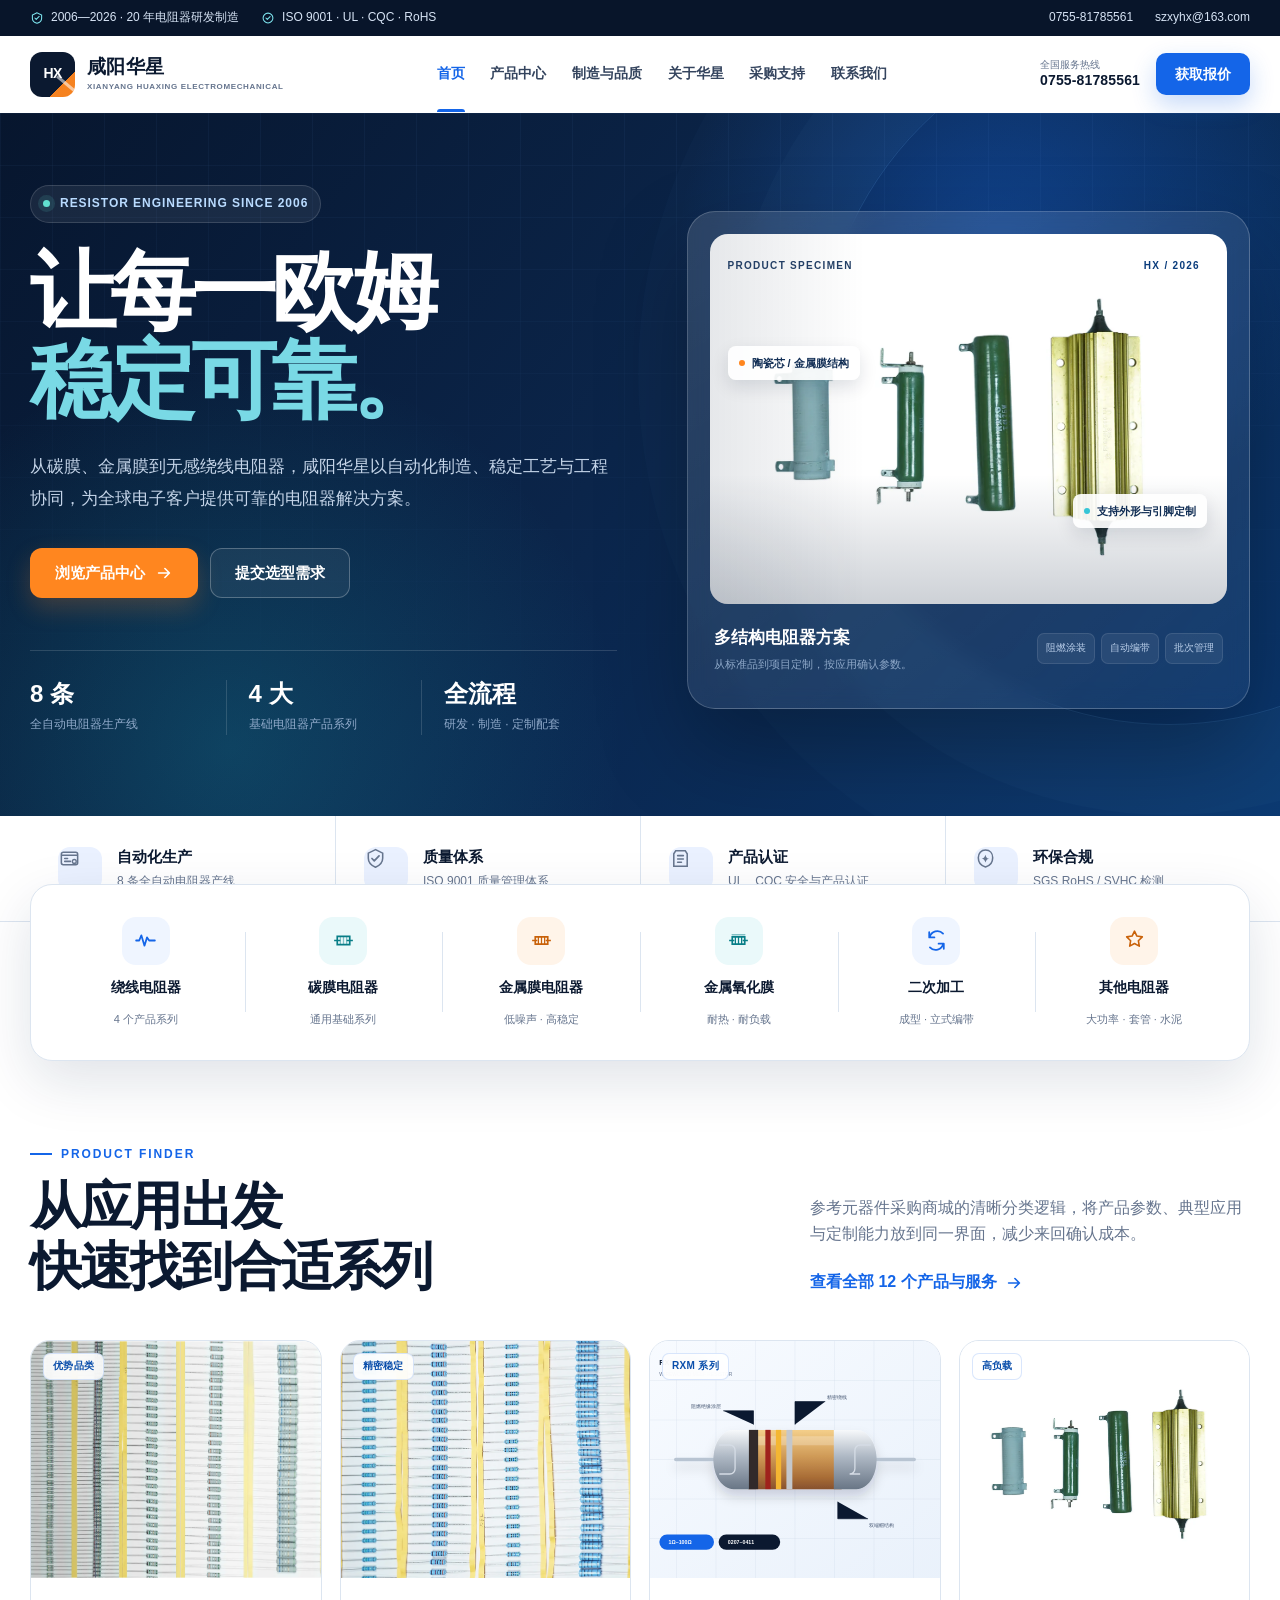
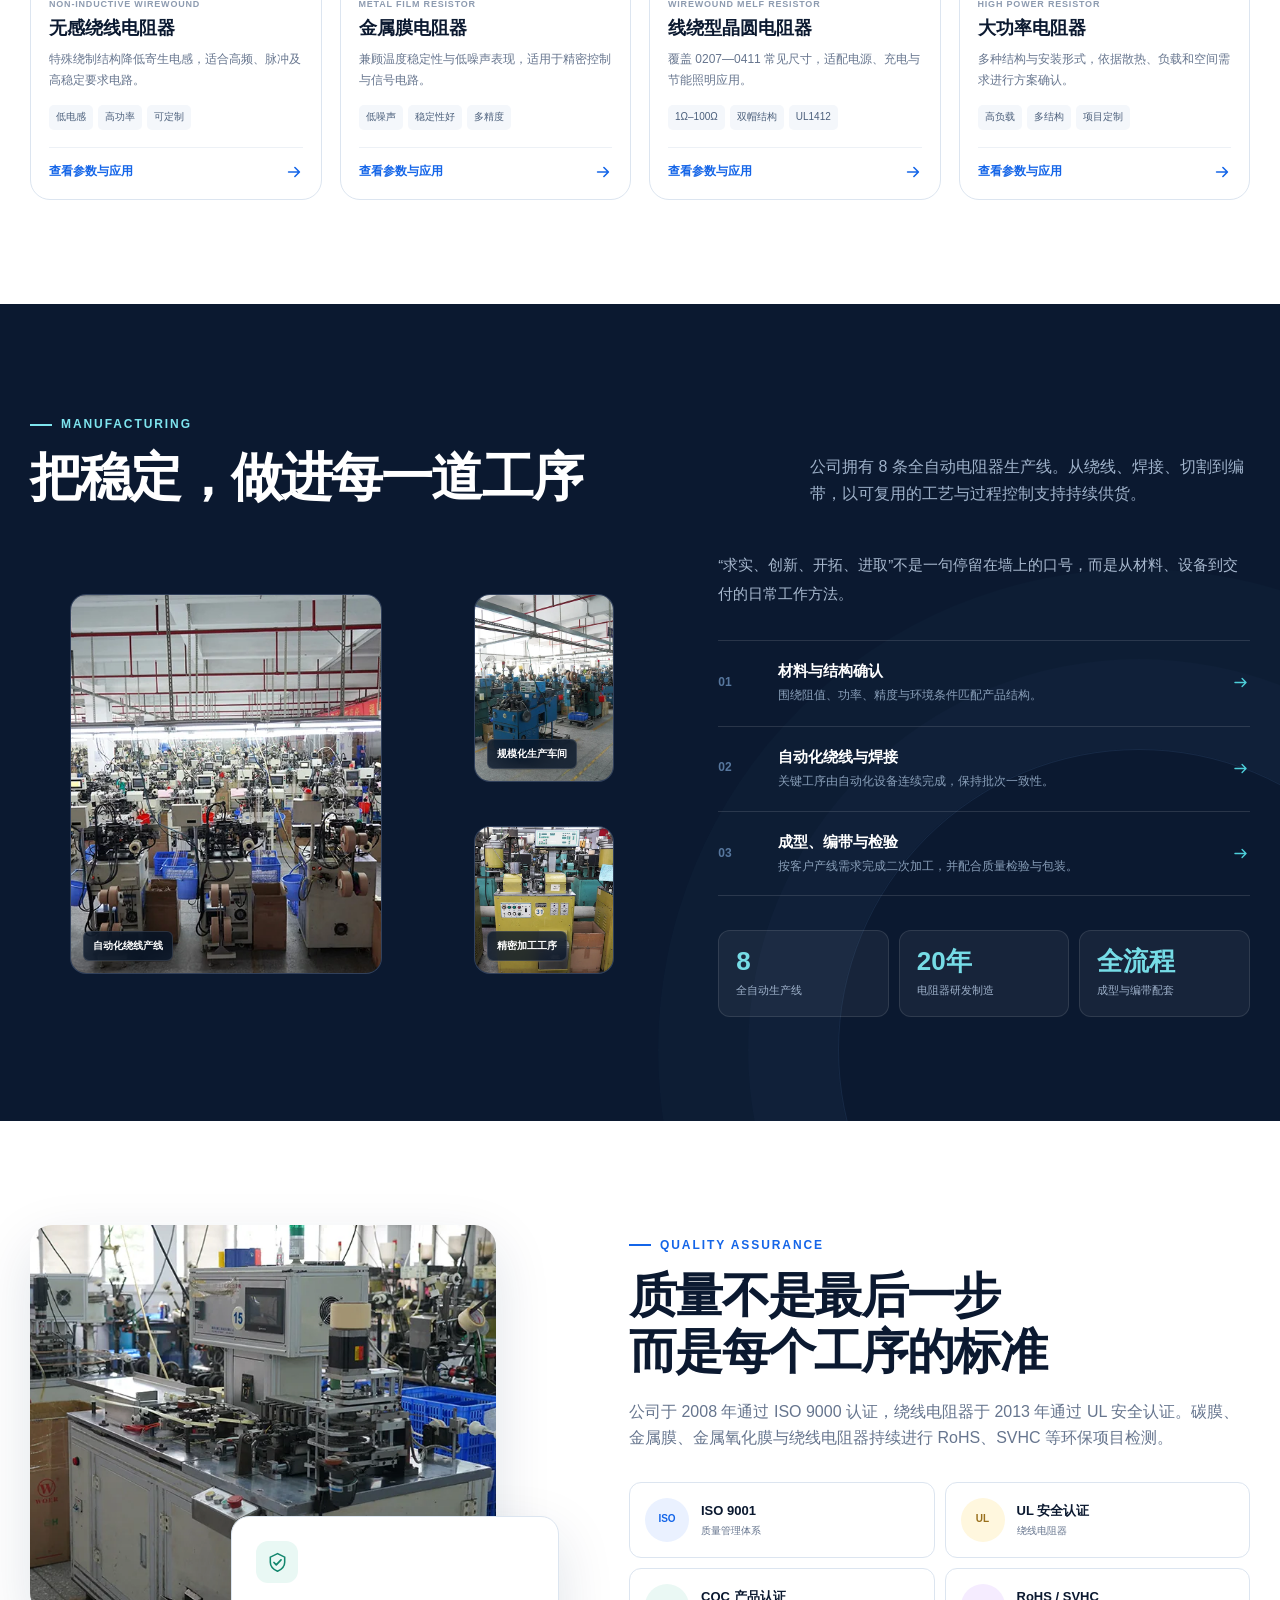
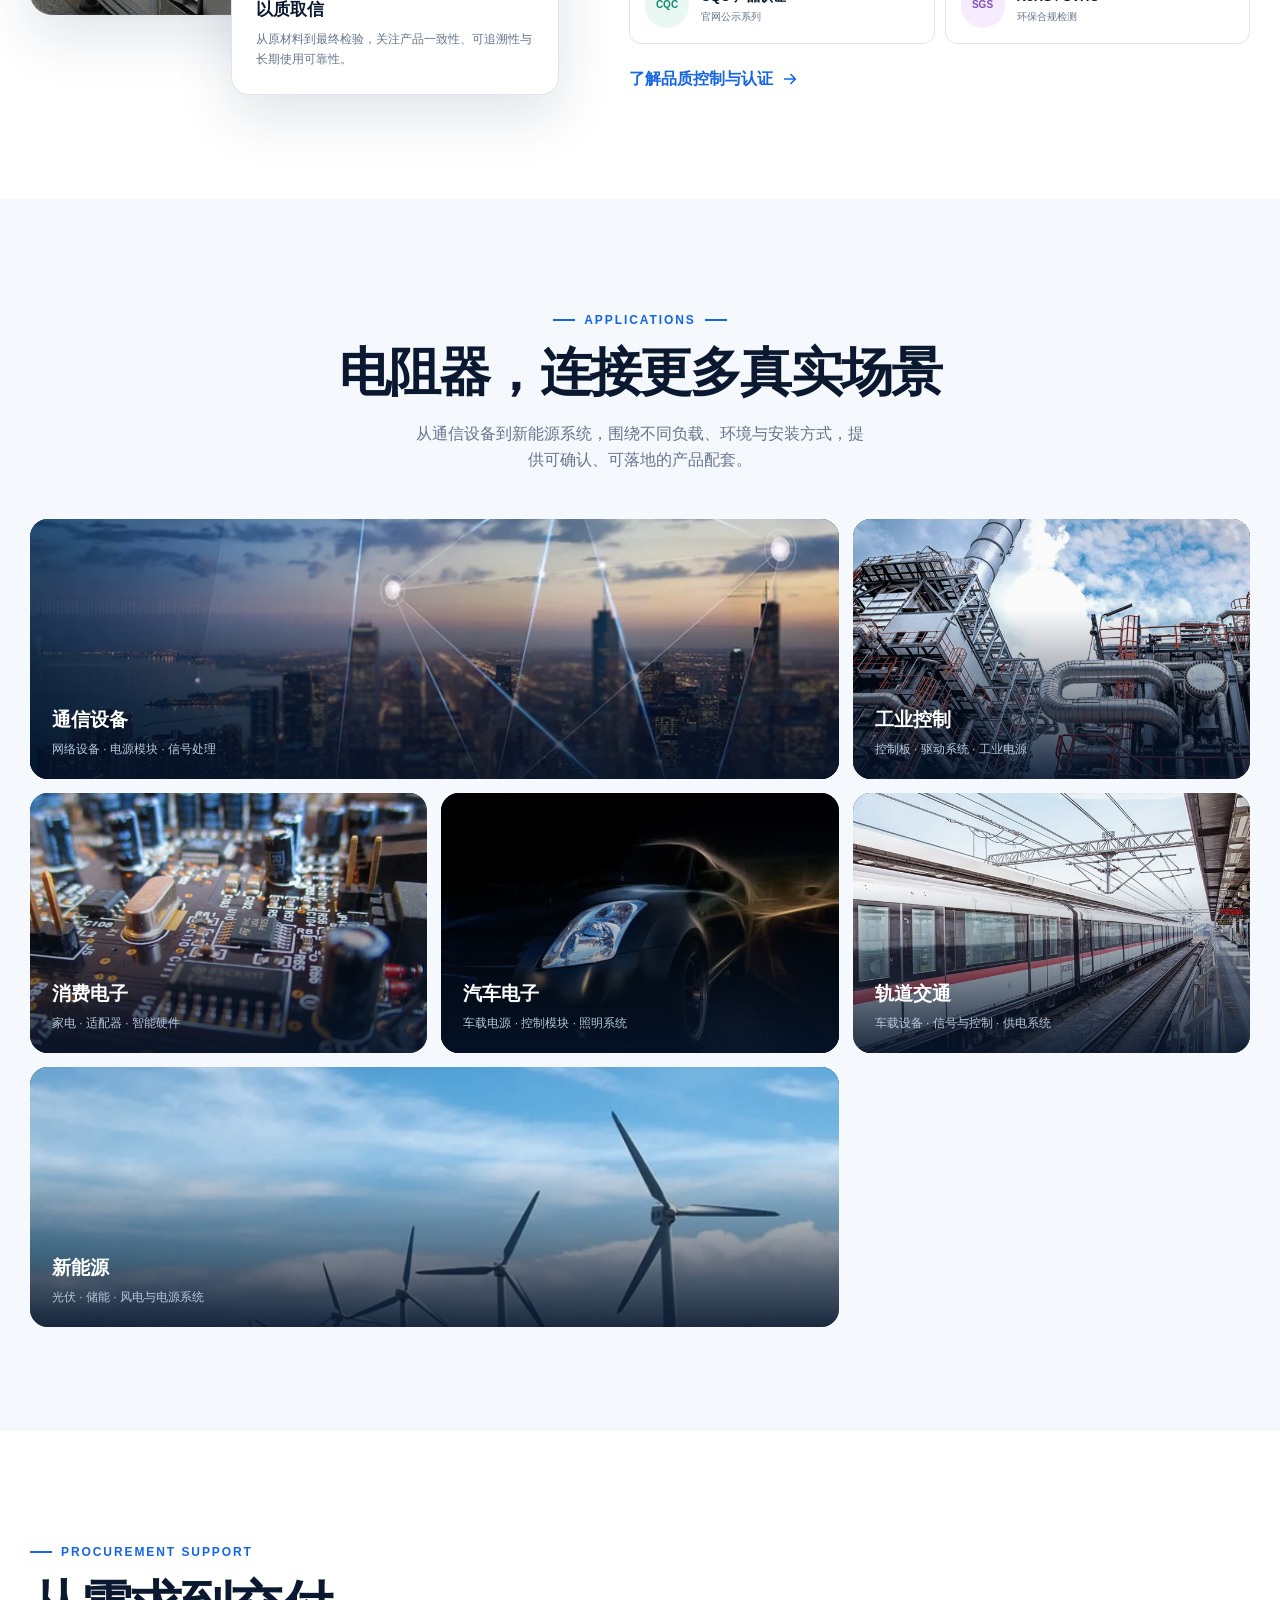
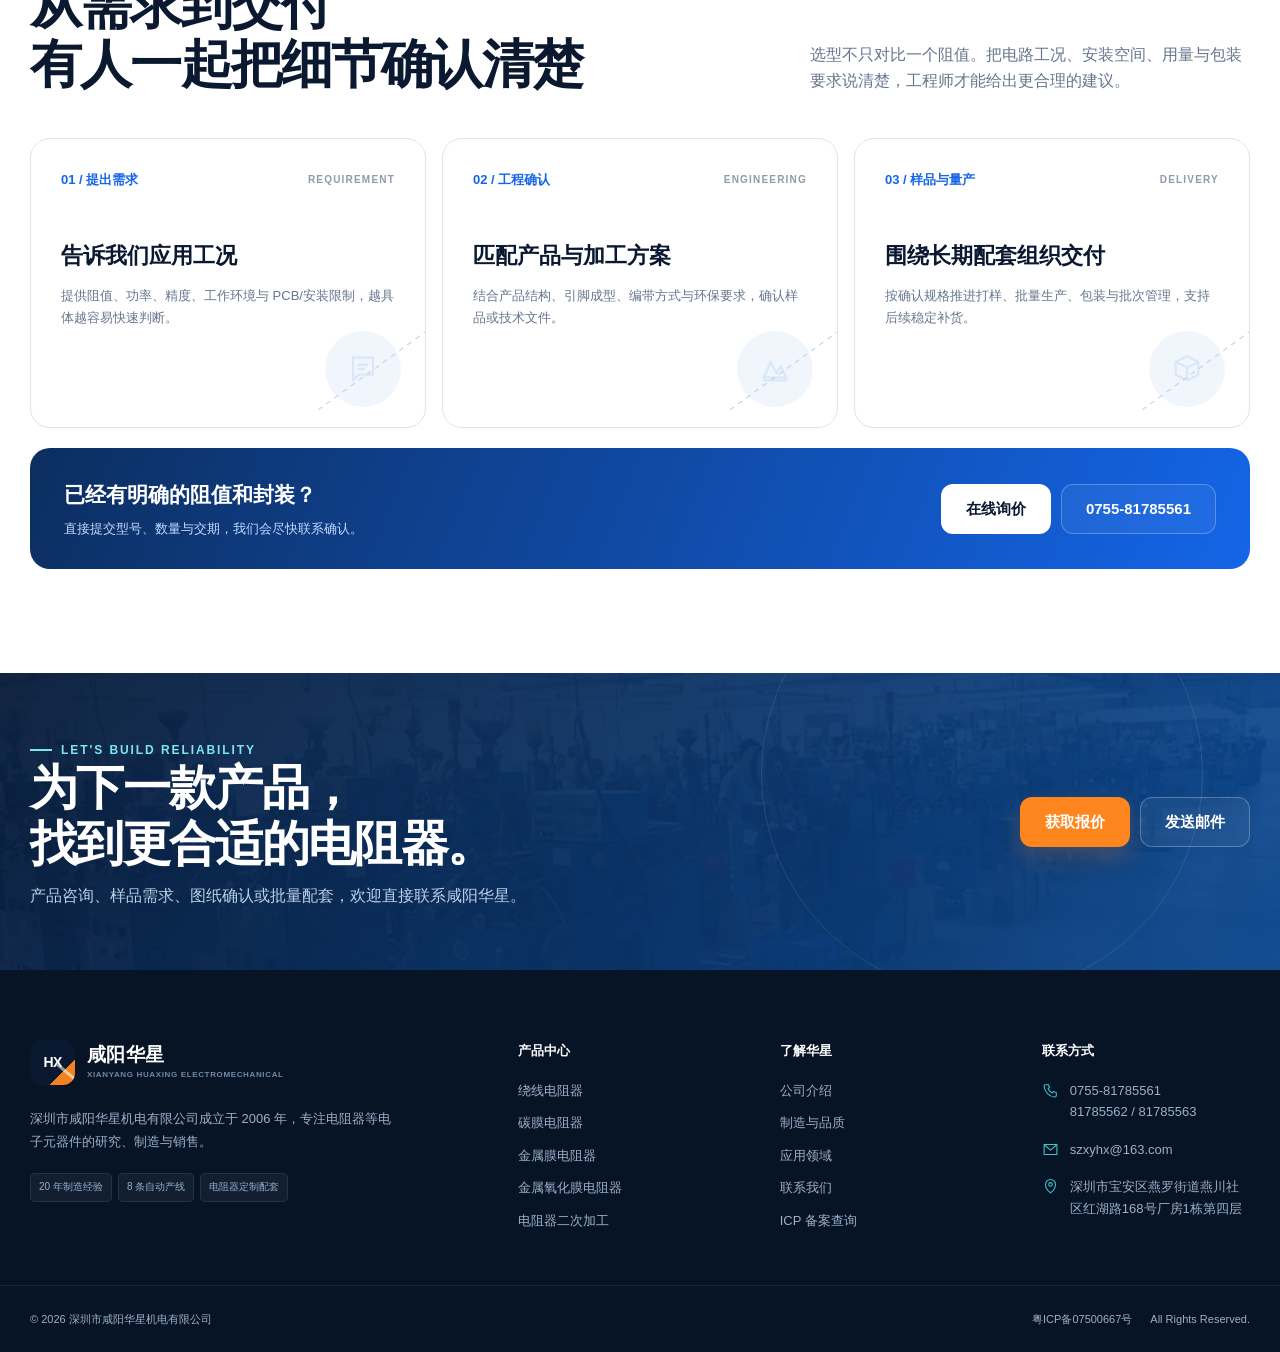
==== index.html @ 6aeedf69 "Build Xianyang Huaxing corporate website" ====
<!doctype html>
<html lang="zh-CN">
<head>
  <meta charset="utf-8">
  <meta name="viewport" content="width=device-width, initial-scale=1">
  <title>咸阳华星｜电阻器研发制造商｜深圳市咸阳华星机电有限公司</title>
  <meta name="description" content="深圳市咸阳华星机电有限公司成立于2006年，专注绕线、碳膜、金属膜、金属氧化膜电阻器及二次加工，为电源、工业控制、家电与新能源客户提供电阻器选型、定制与批量供货服务。">
  <meta name="keywords" content="咸阳华星,华星机电,电阻器厂家,绕线电阻器,无感绕线电阻器,金属膜电阻器,碳膜电阻器,金属氧化膜电阻器,深圳电阻器">
  <meta name="theme-color" content="#0b1930">
  <meta property="og:type" content="website">
  <meta property="og:title" content="咸阳华星｜让每一欧姆，稳定可靠">
  <meta property="og:description" content="20年专注电阻器研发与制造。绕线、膜式、二次加工及定制方案。">
  <meta property="og:image" content="assets/images/high-power.webp">
  <link rel="icon" href="assets/images/favicon.svg" type="image/svg+xml">
  <link rel="stylesheet" href="assets/css/styles.css">
  <script type="application/ld+json">
  {
    "@context": "https://schema.org",
    "@type": "Organization",
    "name": "深圳市咸阳华星机电有限公司",
    "alternateName": "咸阳华星",
    "url": "https://hhcnmtkrt8-lab.github.io/hx-ohm/",
    "foundingDate": "2006",
    "email": "szxyhx@163.com",
    "telephone": "+86-755-81785561",
    "address": {
      "@type": "PostalAddress",
      "addressLocality": "深圳市",
      "addressRegion": "广东",
      "streetAddress": "宝安区燕罗街道燕川社区红湖路168号厂房1栋第四层",
      "addressCountry": "CN"
    },
    "description": "专注电子元器件产品研究、制造与销售的电阻器研发制造企业。"
  }
  </script>
</head>
<body>
  <a class="skip-link" href="#main-content">跳至主要内容</a>
  <noscript><div class="no-script">浏览器未启用 JavaScript，产品筛选与询价表单增强功能将不可用；电话、邮箱及产品信息仍可正常浏览。</div></noscript>

  <div class="topbar">
    <div class="container topbar-inner">
      <div class="topbar-group">
        <span class="topbar-item">
          <svg viewBox="0 0 20 20" aria-hidden="true"><path d="M10 2.5 3.4 5.7v4.6c0 4 2.8 6.3 6.6 7.2 3.8-.9 6.6-3.2 6.6-7.2V5.7L10 2.5Z" fill="none" stroke="currentColor" stroke-width="1.5"/><path d="m6.9 10 2 2 4.2-4.2" fill="none" stroke="currentColor" stroke-width="1.5" stroke-linecap="round" stroke-linejoin="round"/></svg>
          2006—2026 · 20 年电阻器研发制造
        </span>
        <span class="topbar-item">
          <svg viewBox="0 0 20 20" aria-hidden="true"><circle cx="10" cy="10" r="7" fill="none" stroke="currentColor" stroke-width="1.5"/><path d="m7 10 2 2 4-4" fill="none" stroke="currentColor" stroke-width="1.5" stroke-linecap="round" stroke-linejoin="round"/></svg>
          ISO 9001 · UL · CQC · RoHS
        </span>
      </div>
      <div class="topbar-group">
        <a class="topbar-item" href="tel:+8675581785561">0755-81785561</a>
        <a class="topbar-item" href="mailto:szxyhx@163.com">szxyhx@163.com</a>
      </div>
    </div>
  </div>

  <header class="site-header">
    <div class="container header-inner">
      <a class="brand" href="index.html" aria-label="咸阳华星首页">
        <span class="brand-mark" aria-hidden="true">HX</span>
        <span class="brand-copy">
          <strong>咸阳华星</strong>
          <span>XIANYANG HUAXING ELECTROMECHANICAL</span>
        </span>
      </a>
      <nav class="primary-nav" id="primary-nav" aria-label="主导航">
        <a href="index.html" aria-current="page">首页</a>
        <a href="products.html">产品中心</a>
        <a href="quality.html">制造与品质</a>
        <a href="about.html">关于华星</a>
        <a href="index.html#support">采购支持</a>
        <a href="contact.html">联系我们</a>
      </nav>
      <div class="header-actions">
        <a class="header-hotline" href="tel:+8675581785561">
          <span>全国服务热线</span>
          <strong>0755-81785561</strong>
        </a>
        <a class="button button-primary header-quote" href="contact.html#inquiry">获取报价</a>
        <button class="nav-toggle" type="button" data-nav-toggle aria-controls="primary-nav" aria-expanded="false" aria-label="打开导航菜单"><span></span></button>
      </div>
    </div>
  </header>

  <main id="main-content">
    <section class="hero">
      <div class="container hero-inner">
        <div class="hero-copy">
          <span class="hero-pill"><i></i>RESISTOR ENGINEERING SINCE 2006</span>
          <h1>让每一欧姆<br><span>稳定可靠。</span></h1>
          <p class="hero-lead">从碳膜、金属膜到无感绕线电阻器，咸阳华星以自动化制造、稳定工艺与工程协同，为全球电子客户提供可靠的电阻器解决方案。</p>
          <div class="hero-actions">
            <a class="button button-orange" href="products.html">
              浏览产品中心
              <svg viewBox="0 0 20 20" aria-hidden="true"><path d="M4 10h11M11 5l5 5-5 5" fill="none" stroke="currentColor" stroke-width="1.8" stroke-linecap="round" stroke-linejoin="round"/></svg>
            </a>
            <a class="button button-outline-light" href="contact.html#inquiry">提交选型需求</a>
          </div>
          <div class="hero-proof" aria-label="公司能力概览">
            <div class="hero-proof-item">
              <strong>8 条</strong>
              <span>全自动电阻器生产线</span>
            </div>
            <div class="hero-proof-item">
              <strong>4 大</strong>
              <span>基础电阻器产品系列</span>
            </div>
            <div class="hero-proof-item">
              <strong>全流程</strong>
              <span>研发 · 制造 · 定制配套</span>
            </div>
          </div>
        </div>

        <div class="product-stage" aria-label="产品制造示意">
          <div class="stage-screen">
            <img src="assets/images/high-power.webp" alt="大功率及绕线电阻器产品组图" width="1200" height="947">
            <div class="stage-topline">
              <span>PRODUCT SPECIMEN</span>
              <span>HX / 2026</span>
            </div>
            <span class="stage-callout stage-callout-one">陶瓷芯 / 金属膜结构</span>
            <span class="stage-callout stage-callout-two">支持外形与引脚定制</span>
          </div>
          <div class="stage-caption">
            <div>
              <strong>多结构电阻器方案</strong>
              <span>从标准品到项目定制，按应用确认参数。</span>
            </div>
            <div class="stage-chip-row">
              <span>阻燃涂装</span>
              <span>自动编带</span>
              <span>批次管理</span>
            </div>
          </div>
        </div>
      </div>
    </section>

    <div class="trust-bar">
      <div class="container trust-grid">
        <div class="trust-item">
          <span class="trust-icon"><svg viewBox="0 0 24 24" aria-hidden="true"><path d="M3.5 8.5h17M5.5 5.5h13a2 2 0 0 1 2 2v9a2 2 0 0 1-2 2h-13a2 2 0 0 1-2-2v-9a2 2 0 0 1 2-2Z" fill="none" stroke="currentColor" stroke-width="1.6"/><path d="M7 12h3M7 15h6" stroke="currentColor" stroke-width="1.6" stroke-linecap="round"/><circle cx="17" cy="15" r="2" fill="none" stroke="currentColor" stroke-width="1.4"/></svg></span>
          <div><strong>自动化生产</strong><span>8 条全自动电阻器产线</span></div>
        </div>
        <div class="trust-item">
          <span class="trust-icon"><svg viewBox="0 0 24 24" aria-hidden="true"><path d="M12 2.8 4.5 6.4v5.4c0 4.8 3.2 7.5 7.5 9.3 4.3-1.8 7.5-4.5 7.5-9.3V6.4L12 2.8Z" fill="none" stroke="currentColor" stroke-width="1.6"/><path d="m8.3 12 2.4 2.4 5-5.2" fill="none" stroke="currentColor" stroke-width="1.8" stroke-linecap="round" stroke-linejoin="round"/></svg></span>
          <div><strong>质量体系</strong><span>ISO 9001 质量管理体系</span></div>
        </div>
        <div class="trust-item">
          <span class="trust-icon"><svg viewBox="0 0 24 24" aria-hidden="true"><path d="M7 4h10l2 3v13H5V7l2-3Z" fill="none" stroke="currentColor" stroke-width="1.6"/><path d="M9 12.5h6M9 16h4M9 9h6" stroke="currentColor" stroke-width="1.6" stroke-linecap="round"/></svg></span>
          <div><strong>产品认证</strong><span>UL、CQC 安全与产品认证</span></div>
        </div>
        <div class="trust-item">
          <span class="trust-icon"><svg viewBox="0 0 24 24" aria-hidden="true"><path d="M12 3.2c4.6 0 7.5 3.4 7.5 8 0 4.7-3 8.4-7.5 9.6-4.5-1.2-7.5-4.9-7.5-9.6 0-4.6 2.9-8 7.5-8Z" fill="none" stroke="currentColor" stroke-width="1.6"/><path d="M8 12.1c2.2-.2 3.2-1.8 4-4.1.6 2.8 1.7 4.2 4 4.1-2.3.4-3.3 1.9-4 4.2-.8-2.3-1.8-3.8-4-4.2Z" fill="currentColor"/></svg></span>
          <div><strong>环保合规</strong><span>SGS RoHS / SVHC 检测</span></div>
        </div>
      </div>
    </div>

    <section class="category-panel container" aria-labelledby="category-heading" data-reveal>
      <h2 class="visually-hidden" id="category-heading">产品分类</h2>
      <div class="category-grid">
        <a class="category-card" href="products.html?category=wirewound">
          <span class="category-icon"><svg viewBox="0 0 24 24" aria-hidden="true"><path d="M3 12h3l2-5 3 10 2.5-8 2 3H21" fill="none" stroke="currentColor" stroke-width="1.7" stroke-linecap="round" stroke-linejoin="round"/></svg></span>
          <strong>绕线电阻器</strong>
          <span>4 个产品系列</span>
        </a>
        <a class="category-card" href="products.html?category=carbon">
          <span class="category-icon"><svg viewBox="0 0 24 24" aria-hidden="true"><path d="M3 12h6M15 12h6M6 8h12v8H6z" fill="none" stroke="currentColor" stroke-width="1.6"/><path d="M9 8v8M12 8v8M15 8v8" stroke="currentColor" stroke-width="1.2" opacity=".45"/></svg></span>
          <strong>碳膜电阻器</strong>
          <span>通用基础系列</span>
        </a>
        <a class="category-card" href="products.html?category=metal">
          <span class="category-icon"><svg viewBox="0 0 24 24" aria-hidden="true"><path d="M3 12h5M16 12h5M6 8.5h12v7H6z" fill="none" stroke="currentColor" stroke-width="1.6"/><path d="M9 8.5v7M12 8.5v7M15 8.5v7" stroke="currentColor" stroke-width="1.2"/></svg></span>
          <strong>金属膜电阻器</strong>
          <span>低噪声 · 高稳定</span>
        </a>
        <a class="category-card" href="products.html?category=oxide">
          <span class="category-icon"><svg viewBox="0 0 24 24" aria-hidden="true"><path d="M3 12h5M16 12h5M6 8.5h12v7H6z" fill="none" stroke="currentColor" stroke-width="1.6"/><path d="M9 8.5v7M12 8.5v7M15 8.5v7" stroke="currentColor" stroke-width="1.2"/><path d="M6 6.5h12" stroke="currentColor" stroke-width="1.5" stroke-linecap="round" opacity=".45"/></svg></span>
          <strong>金属氧化膜</strong>
          <span>耐热 · 耐负载</span>
        </a>
        <a class="category-card" href="products.html?category=processing">
          <span class="category-icon"><svg viewBox="0 0 24 24" aria-hidden="true"><path d="M5 4v5h5M19 20v-5h-5M5.5 9a7.5 7.5 0 0 1 12.8-3.6M18.5 15a7.5 7.5 0 0 1-12.8 3.6" fill="none" stroke="currentColor" stroke-width="1.7" stroke-linecap="round" stroke-linejoin="round"/></svg></span>
          <strong>二次加工</strong>
          <span>成型 · 立式编带</span>
        </a>
        <a class="category-card" href="products.html?category=other">
          <span class="category-icon"><svg viewBox="0 0 24 24" aria-hidden="true"><path d="m12 3 2.3 4.7 5.2.8-3.8 3.7.9 5.2-4.6-2.5-4.6 2.5.9-5.2-3.8-3.7 5.2-.8L12 3Z" fill="none" stroke="currentColor" stroke-width="1.55" stroke-linejoin="round"/></svg></span>
          <strong>其他电阻器</strong>
          <span>大功率 · 套管 · 水泥</span>
        </a>
      </div>
    </section>

    <section class="section product-showcase" id="featured">
      <div class="container">
        <div class="section-heading" data-reveal>
          <div>
            <span class="eyebrow">PRODUCT FINDER</span>
            <h2>从应用出发<br>快速找到合适系列</h2>
          </div>
          <div>
            <p>参考元器件采购商城的清晰分类逻辑，将产品参数、典型应用与定制能力放到同一界面，减少来回确认成本。</p>
            <a class="section-link" href="products.html">查看全部 12 个产品与服务
              <svg viewBox="0 0 20 20" aria-hidden="true"><path d="M4 10h11M11 5l5 5-5 5" fill="none" stroke="currentColor" stroke-width="1.8" stroke-linecap="round" stroke-linejoin="round"/></svg>
            </a>
          </div>
        </div>

        <div class="product-grid">
          <article class="product-card" data-product-id="non-inductive-wirewound">
            <button class="product-card-link" type="button" aria-label="查看无感绕线电阻器详情">
              <span class="product-media">
                <span class="product-badge">优势品类</span>
                <img src="assets/images/non-inductive-wound.webp" alt="无感绕线电阻器编带产品" loading="lazy" width="1200" height="947">
              </span>
              <span class="product-copy">
                <span class="product-family">NON-INDUCTIVE WIREWOUND</span>
                <strong>无感绕线电阻器</strong>
                <span class="product-summary">特殊绕制结构降低寄生电感，适合高频、脉冲及高稳定要求电路。</span>
                <span class="product-tags"><span>低电感</span><span>高功率</span><span>可定制</span></span>
                <span class="product-card-footer"><span>查看参数与应用</span><svg viewBox="0 0 20 20" aria-hidden="true"><path d="M4 10h11M11 5l5 5-5 5" fill="none" stroke="currentColor" stroke-width="1.8" stroke-linecap="round" stroke-linejoin="round"/></svg></span>
              </span>
            </button>
          </article>
          <article class="product-card" data-product-id="metal-film">
            <button class="product-card-link" type="button" aria-label="查看金属膜电阻器详情">
              <span class="product-media">
                <span class="product-badge">精密稳定</span>
                <img src="assets/images/metal-film-main.webp" alt="金属膜电阻器编带产品" loading="lazy" width="1200" height="947">
              </span>
              <span class="product-copy">
                <span class="product-family">METAL FILM RESISTOR</span>
                <strong>金属膜电阻器</strong>
                <span class="product-summary">兼顾温度稳定性与低噪声表现，适用于精密控制与信号电路。</span>
                <span class="product-tags"><span>低噪声</span><span>稳定性好</span><span>多精度</span></span>
                <span class="product-card-footer"><span>查看参数与应用</span><svg viewBox="0 0 20 20" aria-hidden="true"><path d="M4 10h11M11 5l5 5-5 5" fill="none" stroke="currentColor" stroke-width="1.8" stroke-linecap="round" stroke-linejoin="round"/></svg></span>
              </span>
            </button>
          </article>
          <article class="product-card" data-product-id="rxm-wirewound">
            <button class="product-card-link" type="button" aria-label="查看线绕型晶圆电阻器详情">
              <span class="product-media">
                <span class="product-badge">RXM 系列</span>
                <img src="assets/images/rxm-illustration.svg" alt="线绕型晶圆电阻器结构示意" loading="lazy" width="960" height="720">
              </span>
              <span class="product-copy">
                <span class="product-family">WIREWOUND MELF RESISTOR</span>
                <strong>线绕型晶圆电阻器</strong>
                <span class="product-summary">覆盖 0207—0411 常见尺寸，适配电源、充电与节能照明应用。</span>
                <span class="product-tags"><span>1Ω–100Ω</span><span>双帽结构</span><span>UL1412</span></span>
                <span class="product-card-footer"><span>查看参数与应用</span><svg viewBox="0 0 20 20" aria-hidden="true"><path d="M4 10h11M11 5l5 5-5 5" fill="none" stroke="currentColor" stroke-width="1.8" stroke-linecap="round" stroke-linejoin="round"/></svg></span>
              </span>
            </button>
          </article>
          <article class="product-card" data-product-id="high-power">
            <button class="product-card-link" type="button" aria-label="查看大功率电阻器详情">
              <span class="product-media">
                <span class="product-badge">高负载</span>
                <img src="assets/images/high-power.webp" alt="多种大功率电阻器产品" loading="lazy" width="1200" height="947">
              </span>
              <span class="product-copy">
                <span class="product-family">HIGH POWER RESISTOR</span>
                <strong>大功率电阻器</strong>
                <span class="product-summary">多种结构与安装形式，依据散热、负载和空间需求进行方案确认。</span>
                <span class="product-tags"><span>高负载</span><span>多结构</span><span>项目定制</span></span>
                <span class="product-card-footer"><span>查看参数与应用</span><svg viewBox="0 0 20 20" aria-hidden="true"><path d="M4 10h11M11 5l5 5-5 5" fill="none" stroke="currentColor" stroke-width="1.8" stroke-linecap="round" stroke-linejoin="round"/></svg></span>
              </span>
            </button>
          </article>
        </div>
      </div>
    </section>

    <section class="section manufacturing" id="manufacturing">
      <div class="container">
        <div class="section-heading" data-reveal>
          <div>
            <span class="eyebrow eyebrow-light">MANUFACTURING</span>
            <h2>把稳定，做进每一道工序</h2>
          </div>
          <p>公司拥有 8 条全自动电阻器生产线。从绕线、焊接、切割到编带，以可复用的工艺与过程控制支持持续供货。</p>
        </div>
        <div class="manufacturing-grid">
          <div class="factory-mosaic" data-reveal>
            <figure class="factory-photo">
              <img src="assets/images/factory-winding.webp" alt="咸阳华星自动化绕线生产车间" loading="lazy" width="800" height="533">
              <span>自动化绕线产线</span>
            </figure>
            <figure class="factory-photo">
              <img src="assets/images/factory-welding.webp" alt="咸阳华星生产车间全貌" loading="lazy" width="800" height="533">
              <span>规模化生产车间</span>
            </figure>
            <figure class="factory-photo">
              <img src="assets/images/factory-cut.webp" alt="咸阳华星切割与加工设备" loading="lazy" width="800" height="533">
              <span>精密加工工序</span>
            </figure>
          </div>
          <div class="manufacturing-copy" data-reveal>
            <p>“求实、创新、开拓、进取”不是一句停留在墙上的口号，而是从材料、设备到交付的日常工作方法。</p>
            <div class="process-list">
              <div class="process-row">
                <span class="process-number">01</span>
                <div><strong>材料与结构确认</strong><p>围绕阻值、功率、精度与环境条件匹配产品结构。</p></div>
                <svg viewBox="0 0 24 24" aria-hidden="true"><path d="M5 12h14M14 7l5 5-5 5" fill="none" stroke="currentColor" stroke-width="1.7" stroke-linecap="round" stroke-linejoin="round"/></svg>
              </div>
              <div class="process-row">
                <span class="process-number">02</span>
                <div><strong>自动化绕线与焊接</strong><p>关键工序由自动化设备连续完成，保持批次一致性。</p></div>
                <svg viewBox="0 0 24 24" aria-hidden="true"><path d="M5 12h14M14 7l5 5-5 5" fill="none" stroke="currentColor" stroke-width="1.7" stroke-linecap="round" stroke-linejoin="round"/></svg>
              </div>
              <div class="process-row">
                <span class="process-number">03</span>
                <div><strong>成型、编带与检验</strong><p>按客户产线需求完成二次加工，并配合质量检验与包装。</p></div>
                <svg viewBox="0 0 24 24" aria-hidden="true"><path d="M5 12h14M14 7l5 5-5 5" fill="none" stroke="currentColor" stroke-width="1.7" stroke-linecap="round" stroke-linejoin="round"/></svg>
              </div>
            </div>
            <div class="manufacturing-stats">
              <div class="manufacturing-stat"><strong>8</strong><span>全自动生产线</span></div>
              <div class="manufacturing-stat"><strong>20年</strong><span>电阻器研发制造</span></div>
              <div class="manufacturing-stat"><strong>全流程</strong><span>成型与编带配套</span></div>
            </div>
          </div>
        </div>
      </div>
    </section>

    <section class="section" id="quality">
      <div class="container quality-grid">
        <div class="quality-visual" data-reveal>
          <div class="quality-image-main">
            <img src="assets/images/factory-taping.webp" alt="自动化编带设备与生产工序" loading="lazy" width="800" height="533">
          </div>
          <div class="quality-float-card">
            <span class="quality-float-icon"><svg viewBox="0 0 24 24" aria-hidden="true"><path d="M12 2.8 4.5 6.4v5.4c0 4.8 3.2 7.5 7.5 9.3 4.3-1.8 7.5-4.5 7.5-9.3V6.4L12 2.8Z" fill="none" stroke="currentColor" stroke-width="1.6"/><path d="m8.3 12 2.4 2.4 5-5.2" fill="none" stroke="currentColor" stroke-width="1.8" stroke-linecap="round" stroke-linejoin="round"/></svg></span>
            <strong>以质取信</strong>
            <p>从原材料到最终检验，关注产品一致性、可追溯性与长期使用可靠性。</p>
          </div>
        </div>
        <div class="quality-copy" data-reveal>
          <span class="eyebrow">QUALITY ASSURANCE</span>
          <h2>质量不是最后一步<br>而是每个工序的标准</h2>
          <p>公司于 2008 年通过 ISO 9000 认证，绕线电阻器于 2013 年通过 UL 安全认证。碳膜、金属膜、金属氧化膜与绕线电阻器持续进行 RoHS、SVHC 等环保项目检测。</p>
          <div class="certification-list">
            <div class="certification-item"><b>ISO</b><div><strong>ISO 9001</strong><span>质量管理体系</span></div></div>
            <div class="certification-item"><b>UL</b><div><strong>UL 安全认证</strong><span>绕线电阻器</span></div></div>
            <div class="certification-item"><b>CQC</b><div><strong>CQC 产品认证</strong><span>官网公示系列</span></div></div>
            <div class="certification-item"><b>SGS</b><div><strong>RoHS / SVHC</strong><span>环保合规检测</span></div></div>
          </div>
          <a class="section-link" href="quality.html">了解品质控制与认证
            <svg viewBox="0 0 20 20" aria-hidden="true"><path d="M4 10h11M11 5l5 5-5 5" fill="none" stroke="currentColor" stroke-width="1.8" stroke-linecap="round" stroke-linejoin="round"/></svg>
          </a>
        </div>
      </div>
    </section>

    <section class="section section-soft" id="applications">
      <div class="container">
        <div class="section-heading section-heading-centered" data-reveal>
          <span class="eyebrow">APPLICATIONS</span>
          <h2>电阻器，连接更多真实场景</h2>
          <p>从通信设备到新能源系统，围绕不同负载、环境与安装方式，提供可确认、可落地的产品配套。</p>
        </div>
        <div class="applications-grid" data-reveal>
          <article class="application-card">
            <img src="assets/images/application-1.webp" alt="通信网络与智慧城市应用" loading="lazy" width="760" height="440">
            <div class="application-content"><strong>通信设备</strong><span>网络设备 · 电源模块 · 信号处理</span></div>
          </article>
          <article class="application-card">
            <img src="assets/images/application-2.webp" alt="工业控制与大型工业设施" loading="lazy" width="760" height="440">
            <div class="application-content"><strong>工业控制</strong><span>控制板 · 驱动系统 · 工业电源</span></div>
          </article>
          <article class="application-card">
            <img src="assets/images/application-3.webp" alt="电子电路与消费电子" loading="lazy" width="760" height="440">
            <div class="application-content"><strong>消费电子</strong><span>家电 · 适配器 · 智能硬件</span></div>
          </article>
          <article class="application-card">
            <img src="assets/images/application-5.webp" alt="汽车电子应用" loading="lazy" width="760" height="440">
            <div class="application-content"><strong>汽车电子</strong><span>车载电源 · 控制模块 · 照明系统</span></div>
          </article>
          <article class="application-card">
            <img src="assets/images/application-7.webp" alt="轨道交通应用" loading="lazy" width="760" height="440">
            <div class="application-content"><strong>轨道交通</strong><span>车载设备 · 信号与控制 · 供电系统</span></div>
          </article>
          <article class="application-card">
            <img src="assets/images/application-8.webp" alt="风电与清洁能源应用" loading="lazy" width="760" height="440">
            <div class="application-content"><strong>新能源</strong><span>光伏 · 储能 · 风电与电源系统</span></div>
          </article>
        </div>
      </div>
    </section>

    <section class="section" id="support">
      <div class="container">
        <div class="section-heading" data-reveal>
          <div>
            <span class="eyebrow">PROCUREMENT SUPPORT</span>
            <h2>从需求到交付<br>有人一起把细节确认清楚</h2>
          </div>
          <p>选型不只对比一个阻值。把电路工况、安装空间、用量与包装要求说清楚，工程师才能给出更合理的建议。</p>
        </div>
        <div class="support-grid">
          <article class="support-card" data-reveal>
            <div class="support-step"><b>01 / 提出需求</b><span>REQUIREMENT</span></div>
            <h3>告诉我们应用工况</h3>
            <p>提供阻值、功率、精度、工作环境与 PCB/安装限制，越具体越容易快速判断。</p>
            <span class="support-icon"><svg viewBox="0 0 24 24" aria-hidden="true"><path d="M5 4h14v12H9l-4 4V4Z" fill="none" stroke="currentColor" stroke-width="1.6"/><path d="M9 9h6M9 12h4" stroke="currentColor" stroke-width="1.6" stroke-linecap="round"/></svg></span>
          </article>
          <article class="support-card" data-reveal>
            <div class="support-step"><b>02 / 工程确认</b><span>ENGINEERING</span></div>
            <h3>匹配产品与加工方案</h3>
            <p>结合产品结构、引脚成型、编带方式与环保要求，确认样品或技术文件。</p>
            <span class="support-icon"><svg viewBox="0 0 24 24" aria-hidden="true"><path d="M4 18 9 7l4 8 3-5 4 8H4Z" fill="none" stroke="currentColor" stroke-width="1.6" stroke-linejoin="round"/><path d="M4 20h16" stroke="currentColor" stroke-width="1.6" stroke-linecap="round"/></svg></span>
          </article>
          <article class="support-card" data-reveal>
            <div class="support-step"><b>03 / 样品与量产</b><span>DELIVERY</span></div>
            <h3>围绕长期配套组织交付</h3>
            <p>按确认规格推进打样、批量生产、包装与批次管理，支持后续稳定补货。</p>
            <span class="support-icon"><svg viewBox="0 0 24 24" aria-hidden="true"><path d="m4 7 8-4 8 4-8 4-8-4Z" fill="none" stroke="currentColor" stroke-width="1.6" stroke-linejoin="round"/><path d="M4 7v9l8 4 8-4V7M12 11v9" fill="none" stroke="currentColor" stroke-width="1.6" stroke-linejoin="round"/></svg></span>
          </article>
        </div>
        <div class="support-cta" data-reveal>
          <div>
            <strong>已经有明确的阻值和封装？</strong>
            <p>直接提交型号、数量与交期，我们会尽快联系确认。</p>
          </div>
          <div class="support-contact">
            <a class="button button-light" href="contact.html#inquiry">在线询价</a>
            <a class="button button-outline-light" href="tel:+8675581785561">0755-81785561</a>
          </div>
        </div>
      </div>
    </section>

    <section class="cta-band">
      <div class="container cta-band-inner">
        <div>
          <span class="eyebrow eyebrow-light">LET'S BUILD RELIABILITY</span>
          <h2>为下一款产品，<br>找到更合适的电阻器。</h2>
          <p>产品咨询、样品需求、图纸确认或批量配套，欢迎直接联系咸阳华星。</p>
        </div>
        <div class="cta-band-actions">
          <a class="button button-orange" href="contact.html#inquiry">获取报价</a>
          <a class="button button-outline-light" href="mailto:szxyhx@163.com">发送邮件</a>
        </div>
      </div>
    </section>
  </main>

  <footer class="site-footer">
    <div class="container footer-main">
      <div class="footer-brand">
        <a class="brand" href="index.html" aria-label="咸阳华星首页">
          <span class="brand-mark" aria-hidden="true">HX</span>
          <span class="brand-copy"><strong>咸阳华星</strong><span>XIANYANG HUAXING ELECTROMECHANICAL</span></span>
        </a>
        <p>深圳市咸阳华星机电有限公司成立于 2006 年，专注电阻器等电子元器件的研究、制造与销售。</p>
        <div class="footer-tags"><span>20 年制造经验</span><span>8 条自动产线</span><span>电阻器定制配套</span></div>
      </div>
      <div class="footer-column">
        <h3>产品中心</h3>
        <ul>
          <li><a href="products.html?category=wirewound">绕线电阻器</a></li>
          <li><a href="products.html?category=carbon">碳膜电阻器</a></li>
          <li><a href="products.html?category=metal">金属膜电阻器</a></li>
          <li><a href="products.html?category=oxide">金属氧化膜电阻器</a></li>
          <li><a href="products.html?category=processing">电阻器二次加工</a></li>
        </ul>
      </div>
      <div class="footer-column">
        <h3>了解华星</h3>
        <ul>
          <li><a href="about.html">公司介绍</a></li>
          <li><a href="quality.html">制造与品质</a></li>
          <li><a href="index.html#applications">应用领域</a></li>
          <li><a href="contact.html">联系我们</a></li>
          <li><a href="https://beian.miit.gov.cn/" target="_blank" rel="noopener">ICP 备案查询</a></li>
        </ul>
      </div>
      <div class="footer-column">
        <h3>联系方式</h3>
        <div class="footer-contact-list">
          <a href="tel:+8675581785561"><svg viewBox="0 0 24 24" aria-hidden="true"><path d="M5 3.8h4l1.6 4-2 1.6a14.8 14.8 0 0 0 6 6l1.6-2 4 1.6v4c0 1.2-1 2.2-2.2 2.2A17.2 17.2 0 0 1 2.8 6c0-1.2 1-2.2 2.2-2.2Z" fill="none" stroke="currentColor" stroke-width="1.5" stroke-linejoin="round"/></svg><span>0755-81785561<br>81785562 / 81785563</span></a>
          <a href="mailto:szxyhx@163.com"><svg viewBox="0 0 24 24" aria-hidden="true"><path d="M3 5h18v14H3V5Z" fill="none" stroke="currentColor" stroke-width="1.5"/><path d="m4 6 8 7 8-7" fill="none" stroke="currentColor" stroke-width="1.5" stroke-linejoin="round"/></svg><span>szxyhx@163.com</span></a>
          <div><svg viewBox="0 0 24 24" aria-hidden="true"><path d="M12 21s7-5.4 7-12a7 7 0 1 0-14 0c0 6.6 7 12 7 12Z" fill="none" stroke="currentColor" stroke-width="1.5"/><circle cx="12" cy="9" r="2.5" fill="none" stroke="currentColor" stroke-width="1.5"/></svg><span>深圳市宝安区燕罗街道燕川社区红湖路168号厂房1栋第四层</span></div>
        </div>
      </div>
    </div>
    <div class="footer-bottom">
      <div class="container footer-bottom-inner">
        <span>© <span data-year>2026</span> 深圳市咸阳华星机电有限公司</span>
        <div class="footer-bottom-links">
          <a href="https://beian.miit.gov.cn/" target="_blank" rel="noopener">粤ICP备07500667号</a>
          <span>All Rights Reserved.</span>
        </div>
      </div>
    </div>
  </footer>

  <script src="assets/js/products.js" defer></script>
  <script src="assets/js/main.js" defer></script>
</body>
</html>
---- assets/css/styles.css ----
:root {
  --ink: #0b1930;
  --ink-soft: #263650;
  --muted: #66758e;
  --muted-light: #8d9bb0;
  --blue: #1465e8;
  --blue-dark: #0a48bd;
  --blue-soft: #eaf1ff;
  --cyan: #35c5d6;
  --orange: #ff861f;
  --orange-dark: #e76d08;
  --green: #12866d;
  --paper: #f5f8fc;
  --paper-blue: #eef4fb;
  --surface: #ffffff;
  --line: #dce5f0;
  --line-dark: rgba(255, 255, 255, 0.14);
  --shadow-sm: 0 8px 28px rgba(13, 37, 78, 0.08);
  --shadow-md: 0 20px 56px rgba(13, 37, 78, 0.13);
  --radius-sm: 12px;
  --radius: 20px;
  --radius-lg: 30px;
  --container: 1220px;
  --header-height: 76px;
  --font-sans: "PingFang SC", "Hiragino Sans GB", "Microsoft YaHei", "Noto Sans CJK SC", Arial, sans-serif;
}

* {
  box-sizing: border-box;
}

html {
  scroll-behavior: smooth;
  scroll-padding-top: 104px;
}

body {
  margin: 0;
  color: var(--ink);
  background: var(--surface);
  font-family: var(--font-sans);
  font-size: 16px;
  line-height: 1.65;
  -webkit-font-smoothing: antialiased;
  text-rendering: optimizeLegibility;
}

body.nav-open,
body.dialog-open {
  overflow: hidden;
}

button,
input,
select,
textarea {
  color: inherit;
  font: inherit;
}

button,
a {
  -webkit-tap-highlight-color: transparent;
}

button {
  border: 0;
}

a {
  color: inherit;
  text-decoration: none;
}

img {
  display: block;
  max-width: 100%;
}

svg {
  display: block;
}

p,
h1,
h2,
h3,
h4,
ul,
ol,
dl,
dd {
  margin: 0;
}

ul,
ol {
  padding: 0;
  list-style: none;
}

::selection {
  color: #fff;
  background: var(--blue);
}

:focus-visible {
  outline: 3px solid rgba(20, 101, 232, 0.36);
  outline-offset: 3px;
}

.skip-link {
  position: fixed;
  z-index: 9999;
  top: 12px;
  left: 12px;
  padding: 10px 16px;
  color: #fff;
  background: var(--ink);
  border-radius: 8px;
  transform: translateY(-150%);
  transition: transform 0.2s ease;
}

.skip-link:focus {
  transform: translateY(0);
}

.container {
  width: min(calc(100% - 48px), var(--container));
  margin-inline: auto;
}

.container-wide {
  width: min(calc(100% - 48px), 1380px);
  margin-inline: auto;
}

.visually-hidden {
  position: absolute !important;
  width: 1px !important;
  height: 1px !important;
  padding: 0 !important;
  overflow: hidden !important;
  clip: rect(0, 0, 0, 0) !important;
  white-space: nowrap !important;
  border: 0 !important;
}

.section {
  padding: 104px 0;
}

.section-tight {
  padding: 76px 0;
}

.section-soft {
  background: var(--paper);
}

.section-blue-soft {
  background:
    radial-gradient(circle at 95% 0%, rgba(53, 197, 214, 0.13), transparent 32%),
    var(--paper-blue);
}

.eyebrow {
  display: inline-flex;
  align-items: center;
  gap: 9px;
  color: var(--blue);
  font-size: 12px;
  font-weight: 800;
  line-height: 1.2;
  letter-spacing: 0.16em;
  text-transform: uppercase;
}

.eyebrow::before {
  width: 22px;
  height: 2px;
  background: currentColor;
  content: "";
}

.eyebrow-light {
  color: #7ee5ef;
}

.section-heading {
  display: grid;
  grid-template-columns: minmax(0, 1fr) minmax(280px, 440px);
  gap: 56px;
  align-items: end;
  margin-bottom: 44px;
}

.section-heading h2,
.page-intro h1 {
  margin-top: 14px;
  color: var(--ink);
  font-size: clamp(32px, 4.3vw, 52px);
  font-weight: 750;
  line-height: 1.14;
  letter-spacing: -0.035em;
}

.section-heading p {
  max-width: 460px;
  color: var(--muted);
  font-size: 16px;
}

.section-heading-centered {
  display: block;
  max-width: 720px;
  margin-inline: auto;
  margin-bottom: 46px;
  text-align: center;
}

.section-heading-centered .eyebrow::after {
  width: 22px;
  height: 2px;
  background: currentColor;
  content: "";
}

.section-heading-centered p {
  margin: 18px auto 0;
}

.section-link {
  display: inline-flex;
  align-items: center;
  gap: 8px;
  margin-top: 22px;
  color: var(--blue);
  font-weight: 750;
}

.section-link svg {
  width: 18px;
  transition: transform 0.2s ease;
}

.section-link:hover svg {
  transform: translateX(4px);
}

.button {
  display: inline-flex;
  min-height: 50px;
  align-items: center;
  justify-content: center;
  gap: 10px;
  padding: 0 24px;
  border: 1px solid transparent;
  border-radius: 12px;
  cursor: pointer;
  font-size: 15px;
  font-weight: 750;
  line-height: 1.2;
  transition: transform 0.2s ease, background 0.2s ease, border-color 0.2s ease, box-shadow 0.2s ease;
}

.button svg {
  width: 18px;
}

.button:hover {
  transform: translateY(-2px);
}

.button-primary {
  color: #fff;
  background: var(--blue);
  box-shadow: 0 10px 24px rgba(20, 101, 232, 0.24);
}

.button-primary:hover {
  background: var(--blue-dark);
}

.button-orange {
  color: #fff;
  background: var(--orange);
  box-shadow: 0 10px 24px rgba(255, 134, 31, 0.22);
}

.button-orange:hover {
  background: var(--orange-dark);
}

.button-light {
  color: var(--ink);
  background: #fff;
}

.button-outline-light {
  color: #fff;
  background: rgba(255, 255, 255, 0.06);
  border-color: rgba(255, 255, 255, 0.26);
}

.button-quiet {
  color: var(--ink);
  background: #fff;
  border-color: var(--line);
}

.button-quiet:hover {
  border-color: #b8c8de;
}

.icon-button {
  display: inline-grid;
  width: 40px;
  height: 40px;
  place-items: center;
  background: transparent;
  border-radius: 10px;
  cursor: pointer;
}

.icon-button svg {
  width: 22px;
}

.text-link {
  color: var(--blue);
  font-weight: 700;
}

.fine-print {
  color: var(--muted);
  font-size: 12px;
  line-height: 1.65;
}

.topbar {
  color: #d7e4f5;
  background: #08152a;
  font-size: 12px;
}

.topbar-inner {
  display: flex;
  min-height: 36px;
  align-items: center;
  justify-content: space-between;
  gap: 24px;
}

.topbar-group {
  display: flex;
  align-items: center;
  gap: 22px;
}

.topbar-item {
  display: inline-flex;
  align-items: center;
  gap: 7px;
}

.topbar-item svg {
  width: 14px;
  color: #7ee5ef;
}

.topbar a:hover {
  color: #fff;
}

.site-header {
  position: sticky;
  z-index: 100;
  top: 0;
  background: rgba(255, 255, 255, 0.96);
  border-bottom: 1px solid transparent;
  backdrop-filter: blur(16px);
  transition: border-color 0.2s ease, box-shadow 0.2s ease;
}

.site-header.is-scrolled {
  border-color: var(--line);
  box-shadow: 0 8px 28px rgba(11, 25, 48, 0.06);
}

.header-inner {
  display: grid;
  min-height: var(--header-height);
  grid-template-columns: auto 1fr auto;
  align-items: center;
  gap: 34px;
}

.brand {
  display: inline-flex;
  align-items: center;
  gap: 12px;
  flex-shrink: 0;
}

.brand-mark {
  position: relative;
  display: grid;
  width: 45px;
  height: 45px;
  place-items: center;
  overflow: hidden;
  color: #fff;
  background:
    linear-gradient(135deg, transparent 72%, rgba(255, 134, 31, 0.96) 72%),
    var(--ink);
  border-radius: 12px;
  font-family: Arial, sans-serif;
  font-size: 14px;
  font-weight: 900;
  letter-spacing: -0.05em;
}

.brand-mark::after {
  position: absolute;
  right: -13px;
  bottom: 8px;
  width: 35px;
  height: 3px;
  background: rgba(255, 255, 255, 0.56);
  content: "";
  transform: rotate(40deg);
}

.brand-copy {
  display: flex;
  flex-direction: column;
  line-height: 1.16;
}

.brand-copy strong {
  font-size: 19px;
  font-weight: 800;
  letter-spacing: 0.025em;
}

.brand-copy span {
  margin-top: 4px;
  color: var(--muted);
  font-family: Arial, sans-serif;
  font-size: 8px;
  font-weight: 700;
  letter-spacing: 0.08em;
  white-space: nowrap;
}

.primary-nav {
  display: flex;
  align-items: center;
  justify-content: center;
  gap: clamp(15px, 2vw, 30px);
}

.primary-nav a {
  position: relative;
  display: inline-flex;
  min-height: var(--header-height);
  align-items: center;
  color: #34445e;
  font-size: 14px;
  font-weight: 650;
  white-space: nowrap;
}

.primary-nav a::after {
  position: absolute;
  right: 0;
  bottom: 0;
  left: 0;
  height: 3px;
  background: var(--blue);
  border-radius: 3px 3px 0 0;
  content: "";
  transform: scaleX(0);
  transition: transform 0.2s ease;
}

.primary-nav a:hover,
.primary-nav a[aria-current="page"] {
  color: var(--blue);
}

.primary-nav a:hover::after,
.primary-nav a[aria-current="page"]::after {
  transform: scaleX(1);
}

.header-actions {
  display: flex;
  align-items: center;
  gap: 16px;
}

.header-hotline {
  display: flex;
  flex-direction: column;
  line-height: 1.25;
}

.header-hotline span {
  color: var(--muted);
  font-size: 10px;
}

.header-hotline strong {
  font-family: Arial, sans-serif;
  font-size: 14px;
  letter-spacing: 0.01em;
}

.header-quote {
  min-height: 42px;
  padding-inline: 18px;
  border-radius: 10px;
  font-size: 14px;
}

.nav-toggle {
  display: none;
}

.hero {
  position: relative;
  overflow: hidden;
  color: #fff;
  background:
    radial-gradient(circle at 78% 20%, rgba(26, 116, 255, 0.35), transparent 28%),
    radial-gradient(circle at 18% 90%, rgba(30, 196, 211, 0.2), transparent 32%),
    linear-gradient(128deg, #07162e 0%, #0b254a 48%, #0a376f 100%);
}

.hero::before {
  position: absolute;
  inset: 0;
  opacity: 0.2;
  background-image:
    linear-gradient(rgba(121, 178, 255, 0.25) 1px, transparent 1px),
    linear-gradient(90deg, rgba(121, 178, 255, 0.25) 1px, transparent 1px);
  background-size: 52px 52px;
  content: "";
  mask-image: linear-gradient(to bottom, #000, transparent 90%);
}

.hero::after {
  position: absolute;
  top: -90px;
  right: -240px;
  width: 700px;
  height: 700px;
  border: 1px solid rgba(117, 195, 255, 0.16);
  border-radius: 50%;
  box-shadow:
    0 0 0 90px rgba(117, 195, 255, 0.025),
    0 0 0 180px rgba(117, 195, 255, 0.018);
  content: "";
}

.hero-inner {
  position: relative;
  z-index: 1;
  display: grid;
  min-height: 690px;
  grid-template-columns: minmax(0, 1.02fr) minmax(430px, 0.98fr);
  gap: 70px;
  align-items: center;
  padding: 72px 0 82px;
}

.hero-pill {
  display: inline-flex;
  align-items: center;
  gap: 10px;
  padding: 8px 12px;
  color: #b9dbff;
  background: rgba(255, 255, 255, 0.07);
  border: 1px solid rgba(255, 255, 255, 0.14);
  border-radius: 999px;
  font-size: 12px;
  font-weight: 700;
  letter-spacing: 0.08em;
}

.hero-pill i {
  width: 7px;
  height: 7px;
  background: #61e1d0;
  border-radius: 50%;
  box-shadow: 0 0 0 5px rgba(97, 225, 208, 0.12);
}

.hero h1 {
  max-width: 650px;
  margin-top: 24px;
  font-size: clamp(56px, 6.7vw, 90px);
  font-weight: 780;
  line-height: 1.04;
  letter-spacing: -0.065em;
}

.hero h1 span {
  color: #79d9e5;
}

.hero-lead {
  max-width: 580px;
  margin-top: 26px;
  color: #c4d4e8;
  font-size: 17px;
  line-height: 1.85;
}

.hero-actions {
  display: flex;
  flex-wrap: wrap;
  gap: 12px;
  margin-top: 34px;
}

.hero-proof {
  display: grid;
  max-width: 610px;
  grid-template-columns: repeat(3, 1fr);
  gap: 0;
  margin-top: 52px;
  padding-top: 29px;
  border-top: 1px solid rgba(255, 255, 255, 0.14);
}

.hero-proof-item {
  padding-right: 18px;
}

.hero-proof-item + .hero-proof-item {
  padding-left: 22px;
  border-left: 1px solid rgba(255, 255, 255, 0.14);
}

.hero-proof-item strong {
  display: block;
  color: #fff;
  font-size: 24px;
  font-weight: 760;
  line-height: 1.2;
}

.hero-proof-item span {
  display: block;
  margin-top: 6px;
  color: #8fa9c9;
  font-size: 12px;
}

.product-stage {
  position: relative;
  min-height: 498px;
  padding: 22px;
  background: linear-gradient(145deg, rgba(255, 255, 255, 0.13), rgba(255, 255, 255, 0.045));
  border: 1px solid rgba(255, 255, 255, 0.2);
  border-radius: 28px;
  box-shadow: 0 40px 90px rgba(0, 0, 0, 0.28);
  backdrop-filter: blur(10px);
}

.stage-screen {
  position: relative;
  height: 370px;
  overflow: hidden;
  background: #edf3fb;
  border-radius: 18px;
}

.stage-screen img {
  width: 100%;
  height: 100%;
  object-fit: cover;
  object-position: center;
}

.stage-screen::after {
  position: absolute;
  inset: 0;
  background:
    linear-gradient(90deg, rgba(6, 25, 52, 0.1), transparent 30%),
    linear-gradient(to top, rgba(6, 25, 52, 0.2), transparent 35%);
  content: "";
}

.stage-topline {
  position: absolute;
  z-index: 2;
  top: 18px;
  right: 18px;
  left: 18px;
  display: flex;
  align-items: center;
  justify-content: space-between;
  color: #233f65;
  font-family: Arial, sans-serif;
  font-size: 10px;
  font-weight: 800;
  letter-spacing: 0.13em;
}

.stage-topline span:last-child {
  padding: 6px 9px;
  color: #0a3c7c;
  background: rgba(255, 255, 255, 0.82);
  border-radius: 999px;
}

.stage-callout {
  position: absolute;
  z-index: 3;
  display: inline-flex;
  align-items: center;
  gap: 7px;
  padding: 8px 11px;
  color: #102d54;
  background: rgba(255, 255, 255, 0.92);
  border-radius: 8px;
  box-shadow: 0 7px 18px rgba(6, 25, 52, 0.12);
  font-size: 11px;
  font-weight: 750;
}

.stage-callout::before {
  width: 6px;
  height: 6px;
  background: var(--orange);
  border-radius: 50%;
  content: "";
}

.stage-callout-one {
  top: 112px;
  left: 18px;
}

.stage-callout-two {
  right: 20px;
  bottom: 76px;
}

.stage-callout-two::before {
  background: var(--cyan);
}

.stage-caption {
  display: flex;
  align-items: center;
  justify-content: space-between;
  gap: 20px;
  padding: 20px 4px 3px;
}

.stage-caption strong {
  display: block;
  font-size: 17px;
}

.stage-caption span {
  display: block;
  margin-top: 3px;
  color: #8fa9c9;
  font-size: 11px;
}

.stage-chip-row {
  display: flex;
  flex-wrap: wrap;
  justify-content: flex-end;
  gap: 6px;
}

.stage-chip-row span {
  margin: 0;
  padding: 6px 8px;
  color: #b9cee9;
  background: rgba(255, 255, 255, 0.07);
  border: 1px solid rgba(255, 255, 255, 0.1);
  border-radius: 7px;
  font-size: 10px;
}

.trust-bar {
  position: relative;
  z-index: 3;
  margin-top: -1px;
  background: #fff;
  border-bottom: 1px solid var(--line);
}

.trust-grid {
  display: grid;
  grid-template-columns: repeat(4, 1fr);
}

.trust-item {
  display: flex;
  min-height: 105px;
  align-items: center;
  gap: 15px;
  padding: 22px 28px;
}

.trust-item + .trust-item {
  border-left: 1px solid var(--line);
}

.trust-icon {
  display: grid;
  width: 44px;
  height: 44px;
  flex: 0 0 auto;
  place-items: center;
  color: var(--blue);
  background: var(--blue-soft);
  border-radius: 12px;
}

.trust-icon svg {
  width: 23px;
  height: 23px;
}

.trust-item strong {
  display: block;
  font-size: 15px;
}

.trust-item span {
  display: block;
  margin-top: 2px;
  color: var(--muted);
  font-size: 12px;
}

.category-panel {
  position: relative;
  z-index: 5;
  margin-top: -38px;
  padding: 16px;
  background: #fff;
  border: 1px solid var(--line);
  border-radius: 22px;
  box-shadow: var(--shadow-md);
}

.category-grid {
  display: grid;
  grid-template-columns: repeat(6, 1fr);
}

.category-card {
  position: relative;
  display: flex;
  min-height: 124px;
  flex-direction: column;
  align-items: center;
  justify-content: center;
  gap: 11px;
  padding: 16px 10px;
  border-radius: 15px;
  text-align: center;
  transition: color 0.2s ease, background 0.2s ease, transform 0.2s ease;
}

.category-card + .category-card::before {
  position: absolute;
  top: 22%;
  bottom: 22%;
  left: 0;
  width: 1px;
  background: var(--line);
  content: "";
}

.category-card:hover {
  color: var(--blue);
  background: #f4f8ff;
  transform: translateY(-2px);
}

.category-icon {
  display: grid;
  width: 48px;
  height: 48px;
  place-items: center;
  color: var(--blue);
  background: #eff5ff;
  border-radius: 14px;
}

.category-card:nth-child(2n) .category-icon {
  color: #087e87;
  background: #eaf9fa;
}

.category-card:nth-child(3n) .category-icon {
  color: #c9620a;
  background: #fff4e9;
}

.category-icon svg {
  width: 25px;
  height: 25px;
}

.category-card strong {
  font-size: 14px;
}

.category-card span:last-child {
  color: var(--muted);
  font-size: 11px;
}

.product-showcase {
  padding-top: 76px;
}

.product-toolbar {
  display: flex;
  align-items: center;
  justify-content: space-between;
  gap: 24px;
  margin-bottom: 26px;
}

.product-count-line {
  display: flex;
  align-items: baseline;
  gap: 8px;
  color: var(--muted);
  font-size: 13px;
}

.product-count-line strong {
  color: var(--ink);
  font-size: 18px;
}

.product-grid {
  display: grid;
  grid-template-columns: repeat(4, minmax(0, 1fr));
  gap: 18px;
}

.product-card {
  min-width: 0;
}

.product-card-link {
  display: block;
  width: 100%;
  height: 100%;
  padding: 0;
  overflow: hidden;
  background: #fff;
  border: 1px solid var(--line);
  border-radius: var(--radius);
  cursor: pointer;
  text-align: left;
  transition: transform 0.22s ease, border-color 0.22s ease, box-shadow 0.22s ease;
}

.product-card-link:hover {
  border-color: #b8cae2;
  box-shadow: var(--shadow-md);
  transform: translateY(-5px);
}

.product-media {
  position: relative;
  display: block;
  aspect-ratio: 1.22;
  overflow: hidden;
  background: #f2f6fb;
}

.product-media img {
  width: 100%;
  height: 100%;
  object-fit: cover;
  transition: transform 0.4s ease;
}

.product-card-link:hover .product-media img {
  transform: scale(1.035);
}

.product-badge {
  position: absolute;
  z-index: 2;
  top: 12px;
  left: 12px;
  display: inline-flex;
  align-items: center;
  min-height: 27px;
  padding: 0 9px;
  color: #0a4eab;
  background: rgba(255, 255, 255, 0.9);
  border: 1px solid rgba(20, 101, 232, 0.16);
  border-radius: 7px;
  font-size: 10px;
  font-weight: 800;
  letter-spacing: 0.03em;
  backdrop-filter: blur(8px);
}

.product-copy {
  display: block;
  padding: 19px 18px 17px;
}

.product-family {
  display: block;
  overflow: hidden;
  color: var(--muted-light);
  font-family: Arial, sans-serif;
  font-size: 9px;
  font-weight: 800;
  letter-spacing: 0.09em;
  text-overflow: ellipsis;
  white-space: nowrap;
}

.product-copy > strong {
  display: block;
  margin-top: 5px;
  font-size: 18px;
  font-weight: 760;
  line-height: 1.3;
}

.product-summary {
  display: -webkit-box;
  min-height: 42px;
  margin-top: 9px;
  overflow: hidden;
  color: var(--muted);
  font-size: 12px;
  line-height: 1.7;
  -webkit-box-orient: vertical;
  -webkit-line-clamp: 2;
}

.product-tags {
  display: flex;
  flex-wrap: wrap;
  gap: 5px;
  margin-top: 14px;
}

.product-tags span {
  padding: 4px 7px;
  color: #4c607c;
  background: #f4f7fb;
  border-radius: 5px;
  font-size: 10px;
}

.product-card-footer {
  display: flex;
  align-items: center;
  justify-content: space-between;
  margin-top: 17px;
  padding-top: 14px;
  color: var(--blue);
  border-top: 1px solid #edf1f6;
  font-size: 12px;
  font-weight: 750;
}

.product-card-footer svg {
  width: 18px;
  transition: transform 0.2s ease;
}

.product-card-link:hover .product-card-footer svg {
  transform: translateX(4px);
}

.manufacturing {
  position: relative;
  overflow: hidden;
  color: #fff;
  background: var(--ink);
}

.manufacturing::after {
  position: absolute;
  right: -160px;
  bottom: -230px;
  width: 600px;
  height: 600px;
  border: 1px solid rgba(118, 173, 244, 0.11);
  border-radius: 50%;
  box-shadow: 0 0 0 90px rgba(118, 173, 244, 0.025), 0 0 0 180px rgba(118, 173, 244, 0.018);
  content: "";
}

.manufacturing .section-heading h2 {
  color: #fff;
}

.manufacturing .section-heading p {
  color: #9fb2ca;
}

.manufacturing-grid {
  position: relative;
  z-index: 1;
  display: grid;
  grid-template-columns: minmax(0, 1.08fr) minmax(360px, 0.92fr);
  gap: 64px;
  align-items: center;
}

.factory-mosaic {
  display: grid;
  grid-template-columns: 1.28fr 0.72fr;
  grid-template-rows: 220px 180px;
  gap: 12px;
}

.factory-photo {
  position: relative;
  overflow: hidden;
  background: #142644;
  border: 1px solid rgba(255, 255, 255, 0.12);
  border-radius: 16px;
}

.factory-photo:first-child {
  grid-row: span 2;
}

.factory-photo img {
  width: 100%;
  height: 100%;
  object-fit: cover;
  transition: transform 0.5s ease;
}

.factory-photo:hover img {
  transform: scale(1.03);
}

.factory-photo span {
  position: absolute;
  bottom: 12px;
  left: 12px;
  padding: 6px 9px;
  color: #fff;
  background: rgba(6, 20, 41, 0.76);
  border: 1px solid rgba(255, 255, 255, 0.12);
  border-radius: 6px;
  font-size: 10px;
  font-weight: 700;
  backdrop-filter: blur(8px);
}

.manufacturing-copy > p {
  color: #a8b9cf;
  font-size: 15px;
  line-height: 1.9;
}

.process-list {
  display: grid;
  gap: 2px;
  margin-top: 32px;
}

.process-row {
  display: grid;
  grid-template-columns: 44px 1fr auto;
  gap: 16px;
  align-items: center;
  padding: 18px 0;
  border-top: 1px solid rgba(255, 255, 255, 0.12);
}

.process-row:last-child {
  border-bottom: 1px solid rgba(255, 255, 255, 0.12);
}

.process-number {
  color: #57779e;
  font-family: Arial, sans-serif;
  font-size: 12px;
  font-weight: 800;
}

.process-row strong {
  display: block;
  font-size: 15px;
}

.process-row p {
  margin-top: 2px;
  color: #899fb9;
  font-size: 12px;
}

.process-row svg {
  width: 19px;
  color: #4dcfda;
}

.manufacturing-stats {
  display: grid;
  grid-template-columns: repeat(3, 1fr);
  gap: 10px;
  margin-top: 34px;
}

.manufacturing-stat {
  padding: 17px;
  background: rgba(255, 255, 255, 0.05);
  border: 1px solid rgba(255, 255, 255, 0.1);
  border-radius: 12px;
}

.manufacturing-stat strong {
  display: block;
  color: #76dce6;
  font-family: Arial, sans-serif;
  font-size: 26px;
  line-height: 1;
}

.manufacturing-stat span {
  display: block;
  margin-top: 7px;
  color: #9db0c9;
  font-size: 11px;
}

.quality-grid {
  display: grid;
  grid-template-columns: minmax(0, 0.92fr) minmax(0, 1.08fr);
  gap: 70px;
  align-items: center;
}

.quality-visual {
  position: relative;
  min-height: 470px;
}

.quality-image-main {
  width: 88%;
  height: 390px;
  overflow: hidden;
  border-radius: 22px;
  box-shadow: var(--shadow-md);
}

.quality-image-main img {
  width: 100%;
  height: 100%;
  object-fit: cover;
}

.quality-float-card {
  position: absolute;
  right: 0;
  bottom: 0;
  width: min(330px, 62%);
  padding: 24px;
  background: #fff;
  border: 1px solid var(--line);
  border-radius: 18px;
  box-shadow: var(--shadow-md);
}

.quality-float-icon {
  display: grid;
  width: 42px;
  height: 42px;
  place-items: center;
  color: var(--green);
  background: #e9f8f4;
  border-radius: 12px;
}

.quality-float-icon svg {
  width: 23px;
}

.quality-float-card strong {
  display: block;
  margin-top: 13px;
  font-size: 17px;
}

.quality-float-card p {
  margin-top: 6px;
  color: var(--muted);
  font-size: 12px;
}

.quality-copy h2 {
  margin-top: 14px;
  font-size: clamp(32px, 4vw, 48px);
  line-height: 1.15;
  letter-spacing: -0.035em;
}

.quality-copy > p {
  margin-top: 20px;
  color: var(--muted);
}

.certification-list {
  display: grid;
  grid-template-columns: 1fr 1fr;
  gap: 10px;
  margin-top: 30px;
}

.certification-item {
  display: flex;
  align-items: center;
  gap: 12px;
  padding: 15px;
  background: #fff;
  border: 1px solid var(--line);
  border-radius: 12px;
}

.certification-item b {
  display: grid;
  width: 44px;
  height: 44px;
  flex: 0 0 auto;
  place-items: center;
  color: var(--blue);
  background: var(--blue-soft);
  border-radius: 50%;
  font-family: Arial, sans-serif;
  font-size: 10px;
}

.certification-item:nth-child(2) b {
  color: #99701c;
  background: #fff7de;
}

.certification-item:nth-child(3) b {
  color: var(--green);
  background: #eaf8f4;
}

.certification-item:nth-child(4) b {
  color: #834db3;
  background: #f5ecff;
}

.certification-item strong {
  display: block;
  font-size: 13px;
}

.certification-item span {
  display: block;
  margin-top: 2px;
  color: var(--muted);
  font-size: 10px;
}

.applications-grid {
  display: grid;
  grid-template-columns: repeat(3, 1fr);
  grid-auto-rows: 260px;
  gap: 14px;
}

.application-card {
  position: relative;
  overflow: hidden;
  background: #10213a;
  border-radius: 18px;
}

.application-card:nth-child(1),
.application-card:nth-child(6) {
  grid-column: span 2;
}

.application-card img {
  width: 100%;
  height: 100%;
  object-fit: cover;
  filter: saturate(0.82);
  transition: transform 0.5s ease, filter 0.5s ease;
}

.application-card::after {
  position: absolute;
  inset: 0;
  background: linear-gradient(to top, rgba(5, 20, 42, 0.88), rgba(5, 20, 42, 0.02) 65%);
  content: "";
}

.application-card:hover img {
  filter: saturate(1);
  transform: scale(1.035);
}

.application-content {
  position: absolute;
  z-index: 2;
  right: 22px;
  bottom: 20px;
  left: 22px;
  color: #fff;
}

.application-content strong {
  display: block;
  font-size: 19px;
}

.application-content span {
  display: block;
  margin-top: 4px;
  color: #b6c8dd;
  font-size: 12px;
}

.support-grid {
  display: grid;
  grid-template-columns: repeat(3, 1fr);
  gap: 16px;
}

.support-card {
  position: relative;
  min-height: 290px;
  padding: 30px;
  overflow: hidden;
  background: #fff;
  border: 1px solid var(--line);
  border-radius: var(--radius);
}

.support-step {
  display: flex;
  align-items: center;
  justify-content: space-between;
}

.support-step b {
  color: var(--blue);
  font-family: Arial, sans-serif;
  font-size: 13px;
}

.support-step span {
  color: var(--muted-light);
  font-family: Arial, sans-serif;
  font-size: 10px;
  font-weight: 800;
  letter-spacing: 0.12em;
}

.support-card h3 {
  margin-top: 47px;
  font-size: 22px;
}

.support-card p {
  margin-top: 11px;
  color: var(--muted);
  font-size: 13px;
}

.support-icon {
  position: absolute;
  right: 24px;
  bottom: 20px;
  display: grid;
  width: 76px;
  height: 76px;
  place-items: center;
  color: #d9e7fa;
  background: #f1f6fd;
  border-radius: 50%;
}

.support-icon svg {
  width: 34px;
  height: 34px;
}

.support-card::after {
  position: absolute;
  right: -20px;
  bottom: 58px;
  width: 140px;
  height: 1px;
  background: repeating-linear-gradient(90deg, #b9cee8 0 5px, transparent 5px 10px);
  content: "";
  transform: rotate(-36deg);
}

.support-cta {
  display: flex;
  align-items: center;
  justify-content: space-between;
  gap: 30px;
  margin-top: 20px;
  padding: 30px 34px;
  color: #fff;
  background: linear-gradient(112deg, #0c2e60, #1465e8);
  border-radius: var(--radius);
}

.support-cta strong {
  font-size: 21px;
}

.support-cta p {
  margin-top: 5px;
  color: #c4dbff;
  font-size: 13px;
}

.support-contact {
  display: flex;
  flex-wrap: wrap;
  gap: 10px;
}

.cta-band {
  position: relative;
  overflow: hidden;
  padding: 60px 0;
  color: #fff;
  background:
    linear-gradient(120deg, rgba(8, 28, 58, 0.96), rgba(10, 72, 147, 0.92)),
    url("../images/factory-welding.webp") center / cover;
}

.cta-band::after {
  position: absolute;
  top: -120px;
  right: 6%;
  width: 440px;
  height: 440px;
  border: 1px solid rgba(255, 255, 255, 0.1);
  border-radius: 50%;
  content: "";
}

.cta-band-inner {
  position: relative;
  z-index: 1;
  display: flex;
  align-items: center;
  justify-content: space-between;
  gap: 48px;
}

.cta-band h2 {
  font-size: clamp(31px, 4vw, 48px);
  line-height: 1.16;
  letter-spacing: -0.035em;
}

.cta-band p {
  max-width: 630px;
  margin-top: 12px;
  color: #bbd0e9;
}

.cta-band-actions {
  display: flex;
  flex: 0 0 auto;
  flex-wrap: wrap;
  gap: 10px;
}

.site-footer {
  color: #9bb0ca;
  background: #071426;
  font-size: 13px;
}

.footer-main {
  display: grid;
  grid-template-columns: minmax(260px, 1.25fr) repeat(3, minmax(150px, 0.6fr));
  gap: 54px;
  padding: 70px 0 54px;
}

.footer-brand .brand {
  color: #fff;
}

.footer-brand .brand-copy span {
  color: #7189a6;
}

.footer-brand p {
  max-width: 370px;
  margin-top: 22px;
  line-height: 1.8;
}

.footer-tags {
  display: flex;
  flex-wrap: wrap;
  gap: 6px;
  margin-top: 20px;
}

.footer-tags span {
  padding: 5px 8px;
  color: #93aecd;
  background: rgba(255, 255, 255, 0.05);
  border: 1px solid rgba(255, 255, 255, 0.08);
  border-radius: 5px;
  font-size: 10px;
}

.footer-column h3 {
  margin-bottom: 19px;
  color: #fff;
  font-size: 13px;
}

.footer-column ul {
  display: grid;
  gap: 11px;
}

.footer-column a:hover {
  color: #fff;
}

.footer-contact-list {
  display: grid;
  gap: 16px;
}

.footer-contact-list a,
.footer-contact-list div {
  display: grid;
  grid-template-columns: 20px 1fr;
  gap: 8px;
  align-items: start;
}

.footer-contact-list svg {
  width: 17px;
  margin-top: 2px;
  color: #41c5d1;
}

.footer-bottom {
  border-top: 1px solid rgba(255, 255, 255, 0.08);
}

.footer-bottom-inner {
  display: flex;
  min-height: 66px;
  align-items: center;
  justify-content: space-between;
  gap: 24px;
  font-size: 11px;
}

.footer-bottom-links {
  display: flex;
  gap: 18px;
}

.page-hero {
  position: relative;
  overflow: hidden;
  padding: 86px 0 72px;
  color: #fff;
  background:
    radial-gradient(circle at 88% 22%, rgba(49, 167, 230, 0.24), transparent 28%),
    linear-gradient(118deg, #07172f, #0b3d77);
}

.page-hero::before {
  position: absolute;
  inset: 0;
  opacity: 0.15;
  background-image:
    linear-gradient(rgba(255, 255, 255, 0.24) 1px, transparent 1px),
    linear-gradient(90deg, rgba(255, 255, 255, 0.24) 1px, transparent 1px);
  background-size: 46px 46px;
  content: "";
  mask-image: linear-gradient(to right, #000, transparent 80%);
}

.page-hero-inner {
  position: relative;
  z-index: 1;
  display: grid;
  grid-template-columns: minmax(0, 1fr) auto;
  gap: 56px;
  align-items: end;
}

.breadcrumbs {
  display: flex;
  align-items: center;
  gap: 8px;
  margin-bottom: 23px;
  color: #87a6c9;
  font-size: 12px;
}

.breadcrumbs a:hover {
  color: #fff;
}

.breadcrumbs span {
  color: #56799f;
}

.page-hero h1 {
  font-size: clamp(42px, 5.8vw, 70px);
  line-height: 1.08;
  letter-spacing: -0.05em;
}

.page-hero p {
  max-width: 620px;
  margin-top: 18px;
  color: #b8cbe0;
  font-size: 16px;
}

.page-hero-side {
  display: flex;
  max-width: 310px;
  flex-direction: column;
  gap: 10px;
  padding-left: 24px;
  border-left: 1px solid rgba(255, 255, 255, 0.18);
}

.page-hero-side span {
  color: #79dbe6;
  font-family: Arial, sans-serif;
  font-size: 10px;
  font-weight: 800;
  letter-spacing: 0.12em;
}

.page-hero-side strong {
  color: #fff;
  font-size: 19px;
  line-height: 1.5;
}

.page-hero-side a {
  color: #d4e6fa;
  font-size: 12px;
}

.catalog-tools {
  display: grid;
  grid-template-columns: 1fr auto;
  gap: 20px;
  align-items: center;
  margin-bottom: 28px;
}

.search-field {
  position: relative;
  display: flex;
  min-height: 54px;
  align-items: center;
  background: #fff;
  border: 1px solid var(--line);
  border-radius: 13px;
  box-shadow: 0 7px 20px rgba(15, 46, 87, 0.04);
}

.search-field:focus-within {
  border-color: #9dbded;
  box-shadow: 0 0 0 4px rgba(20, 101, 232, 0.08);
}

.search-field svg {
  width: 20px;
  margin-left: 18px;
  color: var(--muted);
}

.search-field input {
  width: 100%;
  height: 52px;
  padding: 0 54px 0 13px;
  background: transparent;
  border: 0;
  outline: 0;
  font-size: 14px;
}

.search-field kbd {
  position: absolute;
  right: 14px;
  padding: 3px 7px;
  color: var(--muted);
  background: var(--paper);
  border: 1px solid var(--line);
  border-radius: 5px;
  font-family: Arial, sans-serif;
  font-size: 10px;
}

.catalog-count {
  display: flex;
  align-items: center;
  gap: 7px;
  color: var(--muted);
  font-size: 12px;
  white-space: nowrap;
}

.catalog-count strong {
  color: var(--blue);
  font-family: Arial, sans-serif;
  font-size: 24px;
}

.filter-bar {
  display: flex;
  gap: 8px;
  margin-bottom: 26px;
  overflow-x: auto;
  scrollbar-width: none;
}

.filter-bar::-webkit-scrollbar {
  display: none;
}

.filter-chip {
  min-height: 38px;
  flex: 0 0 auto;
  padding: 0 16px;
  color: #4d5e76;
  background: #fff;
  border: 1px solid var(--line);
  border-radius: 999px;
  cursor: pointer;
  font-size: 12px;
  font-weight: 650;
  transition: all 0.2s ease;
}

.filter-chip:hover {
  color: var(--blue);
  border-color: #a9c3e6;
}

.filter-chip.is-active {
  color: #fff;
  background: var(--blue);
  border-color: var(--blue);
}

.catalog-grid {
  grid-template-columns: repeat(3, minmax(0, 1fr));
}

.empty-state {
  padding: 60px 20px;
  text-align: center;
}

.empty-state[hidden] {
  display: none;
}

.empty-icon {
  display: grid;
  width: 60px;
  height: 60px;
  margin: 0 auto 16px;
  place-items: center;
  color: var(--muted);
  background: var(--paper);
  border-radius: 50%;
}

.empty-icon svg {
  width: 26px;
}

.empty-state h3 {
  font-size: 18px;
}

.empty-state p {
  margin: 6px 0 18px;
  color: var(--muted);
  font-size: 13px;
}

.catalog-note {
  display: flex;
  align-items: flex-start;
  gap: 11px;
  margin-top: 30px;
  padding: 18px 20px;
  color: #536780;
  background: #eef4fb;
  border-radius: 12px;
  font-size: 12px;
}

.catalog-note svg {
  width: 18px;
  flex: 0 0 auto;
  color: var(--blue);
}

.intro-split {
  display: grid;
  grid-template-columns: minmax(0, 0.94fr) minmax(0, 1.06fr);
  gap: 80px;
  align-items: center;
}

.intro-image {
  position: relative;
  min-height: 520px;
}

.intro-image-main {
  width: 92%;
  height: 470px;
  overflow: hidden;
  border-radius: 24px;
}

.intro-image-main img {
  width: 100%;
  height: 100%;
  object-fit: cover;
}

.intro-badge {
  position: absolute;
  right: 0;
  bottom: 0;
  width: 210px;
  padding: 24px;
  color: #fff;
  background: var(--blue);
  border: 8px solid #fff;
  border-radius: 24px;
}

.intro-badge strong {
  display: block;
  font-family: Arial, sans-serif;
  font-size: 47px;
  line-height: 1;
}

.intro-badge span {
  display: block;
  margin-top: 8px;
  font-size: 12px;
  line-height: 1.5;
}

.intro-copy h2 {
  margin-top: 14px;
  font-size: clamp(33px, 4.4vw, 51px);
  line-height: 1.15;
  letter-spacing: -0.04em;
}

.intro-copy p {
  margin-top: 20px;
  color: var(--muted);
}

.intro-facts {
  display: grid;
  grid-template-columns: 1fr 1fr;
  gap: 12px;
  margin-top: 28px;
}

.intro-fact {
  padding: 17px;
  background: var(--paper);
  border: 1px solid var(--line);
  border-radius: 12px;
}

.intro-fact strong {
  display: block;
  font-size: 16px;
}

.intro-fact span {
  display: block;
  margin-top: 3px;
  color: var(--muted);
  font-size: 11px;
}

.timeline {
  position: relative;
  display: grid;
  grid-template-columns: repeat(4, 1fr);
  gap: 18px;
  margin-top: 50px;
}

.timeline::before {
  position: absolute;
  top: 26px;
  right: 10%;
  left: 10%;
  height: 1px;
  background: #cbd8e8;
  content: "";
}

.timeline-item {
  position: relative;
  padding-top: 62px;
}

.timeline-dot {
  position: absolute;
  top: 17px;
  left: 0;
  width: 19px;
  height: 19px;
  background: #fff;
  border: 4px solid var(--blue);
  border-radius: 50%;
  box-shadow: 0 0 0 5px #fff;
  transition: background 0.2s ease, transform 0.2s ease;
}

.timeline-item.is-current .timeline-dot {
  background: var(--blue);
  transform: scale(1.15);
}

.timeline-year {
  color: var(--blue);
  font-family: Arial, sans-serif;
  font-size: 28px;
  font-weight: 800;
  line-height: 1;
}

.timeline-item h3 {
  margin-top: 13px;
  font-size: 16px;
}

.timeline-item p {
  margin-top: 8px;
  color: var(--muted);
  font-size: 12px;
}

.value-grid {
  display: grid;
  grid-template-columns: repeat(4, 1fr);
  gap: 14px;
}

.value-card {
  padding: 27px;
  background: #fff;
  border: 1px solid var(--line);
  border-radius: 16px;
}

.value-card b {
  color: #b7c8dc;
  font-family: Arial, sans-serif;
  font-size: 11px;
  letter-spacing: 0.14em;
}

.value-card h3 {
  margin-top: 32px;
  font-size: 19px;
}

.value-card p {
  margin-top: 9px;
  color: var(--muted);
  font-size: 12px;
}

.gallery-grid {
  display: grid;
  grid-template-columns: 1.1fr 0.9fr 1fr;
  grid-auto-rows: 240px;
  gap: 12px;
}

.gallery-grid figure {
  position: relative;
  margin: 0;
  overflow: hidden;
  background: #dbe6f2;
  border-radius: 16px;
}

.gallery-grid figure:first-child {
  grid-row: span 2;
}

.gallery-grid img {
  width: 100%;
  height: 100%;
  object-fit: cover;
}

.gallery-grid figcaption {
  position: absolute;
  bottom: 13px;
  left: 13px;
  padding: 6px 9px;
  color: #fff;
  background: rgba(7, 20, 38, 0.72);
  border-radius: 6px;
  font-size: 10px;
  backdrop-filter: blur(8px);
}

.principle-grid {
  display: grid;
  grid-template-columns: repeat(3, 1fr);
  gap: 16px;
}

.principle-card {
  padding: 28px;
  background: #fff;
  border: 1px solid var(--line);
  border-radius: var(--radius);
}

.principle-icon {
  display: grid;
  width: 48px;
  height: 48px;
  place-items: center;
  color: var(--blue);
  background: var(--blue-soft);
  border-radius: 13px;
}

.principle-icon svg {
  width: 24px;
}

.principle-card h3 {
  margin-top: 22px;
  font-size: 19px;
}

.principle-card p {
  margin-top: 9px;
  color: var(--muted);
  font-size: 13px;
}

.quality-process {
  display: grid;
  grid-template-columns: repeat(6, 1fr);
  gap: 1px;
  overflow: hidden;
  background: var(--line);
  border: 1px solid var(--line);
  border-radius: 17px;
}

.quality-step {
  min-height: 180px;
  padding: 23px;
  background: #fff;
}

.quality-step b {
  color: var(--blue);
  font-family: Arial, sans-serif;
  font-size: 11px;
}

.quality-step h3 {
  margin-top: 44px;
  font-size: 16px;
}

.quality-step p {
  margin-top: 6px;
  color: var(--muted);
  font-size: 11px;
}

.cert-card-grid {
  display: grid;
  grid-template-columns: repeat(4, 1fr);
  gap: 13px;
}

.cert-card {
  position: relative;
  min-height: 230px;
  padding: 26px;
  overflow: hidden;
  background: #fff;
  border: 1px solid var(--line);
  border-radius: 17px;
}

.cert-card::after {
  position: absolute;
  right: -27px;
  bottom: -34px;
  width: 100px;
  height: 100px;
  border: 16px solid #eef4fc;
  border-radius: 50%;
  content: "";
}

.cert-card b {
  display: inline-grid;
  min-width: 52px;
  height: 31px;
  place-items: center;
  color: var(--blue);
  background: var(--blue-soft);
  border-radius: 7px;
  font-family: Arial, sans-serif;
  font-size: 10px;
}

.cert-card:nth-child(2) b {
  color: #a46f09;
  background: #fff6db;
}

.cert-card:nth-child(3) b {
  color: var(--green);
  background: #e9f8f4;
}

.cert-card:nth-child(4) b {
  color: #8151b0;
  background: #f3eafa;
}

.cert-card h3 {
  margin-top: 34px;
  font-size: 19px;
}

.cert-card p {
  margin-top: 8px;
  color: var(--muted);
  font-size: 12px;
}

.spec-table-wrap {
  overflow: auto;
  background: #fff;
  border: 1px solid var(--line);
  border-radius: var(--radius);
}

.spec-table {
  width: 100%;
  min-width: 760px;
  border-collapse: collapse;
  font-size: 13px;
}

.spec-table caption {
  padding: 24px 26px 8px;
  color: var(--ink);
  font-size: 20px;
  font-weight: 760;
  text-align: left;
}

.spec-table th,
.spec-table td {
  padding: 15px 22px;
  border-bottom: 1px solid #ebf0f6;
  text-align: left;
}

.spec-table th {
  color: #52647b;
  background: #f7f9fc;
  font-size: 11px;
  font-weight: 750;
}

.spec-table tr:last-child td {
  border-bottom: 0;
}

.spec-table td:first-child {
  color: var(--blue);
  font-family: Arial, sans-serif;
  font-weight: 800;
}

.spec-note {
  padding: 14px 26px 18px;
  color: var(--muted);
  background: #fbfcfe;
  border-top: 1px solid #ebf0f6;
  font-size: 11px;
}

.contact-layout {
  display: grid;
  grid-template-columns: minmax(300px, 0.84fr) minmax(0, 1.16fr);
  gap: 24px;
  align-items: start;
}

.contact-cards {
  display: grid;
  gap: 12px;
}

.contact-card {
  padding: 25px;
  background: #fff;
  border: 1px solid var(--line);
  border-radius: 16px;
}

.contact-card-head {
  display: flex;
  align-items: center;
  gap: 12px;
}

.contact-icon {
  display: grid;
  width: 42px;
  height: 42px;
  place-items: center;
  color: var(--blue);
  background: var(--blue-soft);
  border-radius: 12px;
}

.contact-icon svg {
  width: 21px;
}

.contact-card h3 {
  font-size: 15px;
}

.contact-card p {
  margin-top: 4px;
  color: var(--muted);
  font-size: 11px;
}

.contact-card-body {
  margin-top: 18px;
  padding-top: 16px;
  border-top: 1px solid #edf1f6;
}

.contact-card-body strong {
  display: block;
  font-size: 17px;
}

.contact-card-body a:hover {
  color: var(--blue);
}

.contact-card-body span {
  display: block;
  margin-top: 6px;
  color: var(--muted);
  font-size: 12px;
}

.copy-phone {
  margin-top: 12px;
  padding: 7px 10px;
  color: var(--blue);
  background: #f3f7fd;
  border-radius: 6px;
  cursor: pointer;
  font-size: 10px;
}

.copy-phone.is-copied {
  color: var(--green);
}

.inquiry-card {
  padding: 34px;
  background: #fff;
  border: 1px solid var(--line);
  border-radius: var(--radius);
  box-shadow: var(--shadow-sm);
}

.inquiry-header {
  display: flex;
  align-items: flex-start;
  justify-content: space-between;
  gap: 24px;
  margin-bottom: 26px;
}

.inquiry-header h2 {
  margin-top: 9px;
  font-size: 29px;
  letter-spacing: -0.025em;
}

.inquiry-header p {
  max-width: 330px;
  margin-top: 7px;
  color: var(--muted);
  font-size: 12px;
}

.response-badge {
  display: inline-flex;
  align-items: center;
  gap: 6px;
  padding: 7px 10px;
  color: var(--green);
  background: #ebf8f4;
  border-radius: 7px;
  font-size: 10px;
  font-weight: 750;
  white-space: nowrap;
}

.response-badge::before {
  width: 6px;
  height: 6px;
  background: currentColor;
  border-radius: 50%;
  content: "";
}

.form-grid {
  display: grid;
  grid-template-columns: 1fr 1fr;
  gap: 16px;
}

.form-field {
  display: grid;
  gap: 7px;
}

.form-field-full {
  grid-column: 1 / -1;
}

.form-field label {
  font-size: 12px;
  font-weight: 700;
}

.form-field label span {
  color: var(--orange-dark);
}

.form-field input,
.form-field select,
.form-field textarea {
  width: 100%;
  min-height: 48px;
  padding: 11px 13px;
  color: var(--ink);
  background: #f9fbfd;
  border: 1px solid var(--line);
  border-radius: 9px;
  outline: 0;
  font-size: 13px;
  transition: border-color 0.2s ease, box-shadow 0.2s ease, background 0.2s ease;
}

.form-field textarea {
  min-height: 120px;
  resize: vertical;
}

.form-field input:focus,
.form-field select:focus,
.form-field textarea:focus {
  background: #fff;
  border-color: #8eb5eb;
  box-shadow: 0 0 0 4px rgba(20, 101, 232, 0.07);
}

.form-actions {
  display: flex;
  flex-wrap: wrap;
  gap: 10px;
  margin-top: 20px;
}

.form-status {
  display: none;
  margin-top: 13px;
  padding: 10px 12px;
  color: #135b4e;
  background: #ecfaf6;
  border-radius: 8px;
  font-size: 11px;
}

.form-status.is-visible {
  display: block;
}

.privacy-note {
  margin-top: 14px;
  color: var(--muted);
  font-size: 10px;
}

.map-card {
  position: relative;
  min-height: 330px;
  overflow: hidden;
  color: #fff;
  background:
    linear-gradient(110deg, rgba(7, 23, 47, 0.93), rgba(10, 56, 110, 0.72)),
    url("../images/factory-welding.webp") center / cover;
  border-radius: var(--radius);
}

.map-card::before {
  position: absolute;
  inset: 0;
  opacity: 0.21;
  background-image:
    linear-gradient(rgba(255, 255, 255, 0.25) 1px, transparent 1px),
    linear-gradient(90deg, rgba(255, 255, 255, 0.25) 1px, transparent 1px);
  background-size: 34px 34px;
  content: "";
}

.map-card-inner {
  position: relative;
  z-index: 1;
  display: flex;
  min-height: 330px;
  flex-direction: column;
  justify-content: flex-end;
  padding: 32px;
}

.map-pin {
  display: grid;
  width: 54px;
  height: 54px;
  margin-bottom: 23px;
  place-items: center;
  color: #fff;
  background: var(--orange);
  border: 8px solid rgba(255, 255, 255, 0.14);
  border-radius: 50%;
  background-clip: padding-box;
}

.map-pin svg {
  width: 22px;
}

.map-card h3 {
  font-size: 22px;
}

.map-card p {
  max-width: 620px;
  margin-top: 8px;
  color: #c4d5e9;
  font-size: 13px;
}

.map-card a {
  display: inline-flex;
  align-items: center;
  gap: 8px;
  width: fit-content;
  margin-top: 19px;
  color: #80e4ec;
  font-size: 12px;
  font-weight: 700;
}

.map-card a svg {
  width: 16px;
}

.product-dialog {
  width: min(calc(100% - 36px), 1080px);
  max-height: min(90vh, 860px);
  padding: 0;
  overflow: auto;
  color: var(--ink);
  background: #fff;
  border: 0;
  border-radius: 24px;
  box-shadow: 0 40px 100px rgba(2, 14, 34, 0.35);
}

.product-dialog::backdrop {
  background: rgba(4, 15, 33, 0.76);
  backdrop-filter: blur(7px);
}

.dialog-close {
  position: sticky;
  z-index: 4;
  top: 14px;
  right: 14px;
  display: grid;
  width: 42px;
  height: 42px;
  margin: 14px 14px -56px auto;
  place-items: center;
  color: var(--ink);
  background: rgba(255, 255, 255, 0.92);
  border: 1px solid var(--line);
  border-radius: 50%;
  box-shadow: var(--shadow-sm);
  cursor: pointer;
  backdrop-filter: blur(8px);
}

.dialog-close svg {
  width: 21px;
}

.dialog-grid {
  display: grid;
  grid-template-columns: minmax(340px, 0.92fr) minmax(0, 1.08fr);
  align-items: stretch;
}

.dialog-media {
  position: relative;
  display: flex;
  min-height: 100%;
  flex-direction: column;
  justify-content: center;
  padding: 38px;
  background:
    linear-gradient(rgba(142, 166, 197, 0.11) 1px, transparent 1px),
    linear-gradient(90deg, rgba(142, 166, 197, 0.11) 1px, transparent 1px),
    #f2f6fb;
  background-size: 28px 28px;
}

.dialog-media .product-badge {
  top: 24px;
  left: 24px;
}

.dialog-media img {
  width: 100%;
  max-height: 410px;
  object-fit: contain;
  border-radius: 14px;
}

.dialog-media p {
  color: var(--muted);
  font-size: 10px;
  text-align: center;
}

.dialog-content {
  padding: 54px 44px 38px;
}

.dialog-content h2 {
  margin-top: 11px;
  font-size: 34px;
  letter-spacing: -0.035em;
}

.dialog-summary {
  margin-top: 13px;
  color: var(--muted);
  font-size: 14px;
}

.feature-list {
  display: grid;
  gap: 9px;
  margin-top: 22px;
}

.feature-list li {
  position: relative;
  padding-left: 21px;
  font-size: 12px;
}

.feature-list li::before {
  position: absolute;
  top: 0.55em;
  left: 0;
  width: 8px;
  height: 8px;
  background: var(--orange);
  border-radius: 50%;
  content: "";
}

.spec-list {
  display: grid;
  grid-template-columns: 1fr 1fr;
  gap: 1px;
  margin-top: 23px;
  overflow: hidden;
  background: var(--line);
  border: 1px solid var(--line);
  border-radius: 12px;
}

.spec-list div {
  min-height: 76px;
  padding: 13px;
  background: #f9fbfd;
}

.spec-list dt {
  color: var(--muted);
  font-size: 9px;
}

.spec-list dd {
  margin-top: 3px;
  font-size: 12px;
  font-weight: 650;
}

.dialog-actions {
  display: flex;
  flex-wrap: wrap;
  gap: 9px;
  margin-top: 24px;
}

.dialog-content .fine-print {
  margin-top: 15px;
}

.no-script {
  padding: 12px 20px;
  color: #683a00;
  background: #fff5de;
  border-bottom: 1px solid #f0d18d;
  font-size: 12px;
  text-align: center;
}

[data-reveal] {
  transition: opacity 0.65s ease, transform 0.65s ease;
}

[data-reveal].reveal-pending {
  opacity: 0;
  transform: translateY(22px);
}

[data-reveal].is-visible {
  opacity: 1;
  transform: translateY(0);
}

@media (max-width: 1180px) {
  .header-inner {
    gap: 22px;
  }

  .primary-nav {
    gap: 16px;
  }

  .header-hotline {
    display: none;
  }

  .hero-inner {
    grid-template-columns: minmax(0, 1fr) minmax(390px, 0.9fr);
    gap: 38px;
  }

  .product-grid {
    grid-template-columns: repeat(3, minmax(0, 1fr));
  }

  .footer-main {
    grid-template-columns: 1.25fr 0.65fr 0.65fr 1fr;
    gap: 28px;
  }
}

@media (max-width: 980px) {
  :root {
    --header-height: 68px;
  }

  .container,
  .container-wide {
    width: min(calc(100% - 36px), var(--container));
  }

  .section {
    padding: 80px 0;
  }

  .section-tight {
    padding: 60px 0;
  }

  .topbar {
    display: none;
  }

  .header-inner {
    min-height: var(--header-height);
    grid-template-columns: 1fr auto;
  }

  .brand-copy strong {
    font-size: 17px;
  }

  .primary-nav {
    position: absolute;
    top: var(--header-height);
    right: 0;
    left: 0;
    display: grid;
    max-height: 0;
    padding: 0 18px;
    overflow: hidden;
    background: #fff;
    border-bottom: 1px solid transparent;
    opacity: 0;
    pointer-events: none;
    transition: max-height 0.3s ease, opacity 0.2s ease, padding 0.3s ease, border-color 0.2s ease;
  }

  .primary-nav a {
    min-height: 52px;
    border-bottom: 1px solid #edf1f6;
  }

  .primary-nav a:last-child {
    border-bottom: 0;
  }

  .primary-nav a::after {
    display: none;
  }

  .nav-open .primary-nav {
    max-height: calc(100vh - var(--header-height));
    padding-block: 8px 18px;
    overflow-y: auto;
    border-color: var(--line);
    opacity: 1;
    pointer-events: auto;
  }

  .nav-toggle {
    display: inline-grid;
    width: 44px;
    height: 44px;
    place-items: center;
    background: #f3f7fc;
    border-radius: 10px;
    cursor: pointer;
  }

  .nav-toggle span {
    position: relative;
    width: 19px;
    height: 2px;
    background: var(--ink);
    transition: background 0.2s ease;
  }

  .nav-toggle span::before,
  .nav-toggle span::after {
    position: absolute;
    left: 0;
    width: 19px;
    height: 2px;
    background: var(--ink);
    content: "";
    transition: transform 0.2s ease, top 0.2s ease;
  }

  .nav-toggle span::before {
    top: -6px;
  }

  .nav-toggle span::after {
    top: 6px;
  }

  .nav-open .nav-toggle span {
    background: transparent;
  }

  .nav-open .nav-toggle span::before {
    top: 0;
    transform: rotate(45deg);
  }

  .nav-open .nav-toggle span::after {
    top: 0;
    transform: rotate(-45deg);
  }

  .header-actions .header-quote {
    display: none;
  }

  .hero-inner {
    min-height: auto;
    grid-template-columns: 1fr;
    gap: 54px;
    padding: 68px 0 76px;
  }

  .hero h1 {
    font-size: clamp(56px, 11vw, 84px);
  }

  .hero-lead {
    max-width: 640px;
  }

  .product-stage {
    max-width: 680px;
  }

  .trust-grid {
    grid-template-columns: 1fr 1fr;
  }

  .trust-item:nth-child(3) {
    border-left: 0;
  }

  .trust-item:nth-child(n + 3) {
    border-top: 1px solid var(--line);
  }

  .category-grid {
    grid-template-columns: repeat(3, 1fr);
  }

  .category-card:nth-child(4)::before {
    display: none;
  }

  .category-card:nth-child(n + 4) {
    border-top: 1px solid var(--line);
  }

  .section-heading {
    grid-template-columns: 1fr;
    gap: 18px;
    margin-bottom: 36px;
  }

  .section-heading p {
    max-width: 620px;
  }

  .manufacturing-grid,
  .quality-grid,
  .intro-split {
    grid-template-columns: 1fr;
    gap: 48px;
  }

  .quality-grid .quality-visual {
    order: 2;
  }

  .applications-grid {
    grid-template-columns: 1fr 1fr;
    grid-auto-rows: 230px;
  }

  .application-card:nth-child(1),
  .application-card:nth-child(6) {
    grid-column: span 1;
  }

  .support-grid {
    grid-template-columns: 1fr;
  }

  .support-card {
    min-height: 220px;
  }

  .support-card h3 {
    margin-top: 32px;
  }

  .cta-band-inner {
    align-items: flex-start;
    flex-direction: column;
  }

  .footer-main {
    grid-template-columns: 1.4fr 1fr 1fr;
    padding: 58px 0 44px;
  }

  .footer-column:last-child {
    grid-column: 2 / -1;
  }

  .page-hero {
    padding: 66px 0 58px;
  }

  .page-hero-inner {
    grid-template-columns: 1fr;
  }

  .page-hero-side {
    max-width: none;
    padding: 20px 0 0;
    border-top: 1px solid rgba(255, 255, 255, 0.16);
    border-left: 0;
  }

  .catalog-grid {
    grid-template-columns: repeat(2, minmax(0, 1fr));
  }

  .timeline {
    grid-template-columns: 1fr 1fr;
    gap: 38px 24px;
  }

  .timeline::before {
    display: none;
  }

  .value-grid {
    grid-template-columns: 1fr 1fr;
  }

  .gallery-grid {
    grid-template-columns: 1fr 1fr;
  }

  .gallery-grid figure:first-child {
    grid-column: span 2;
    grid-row: span 1;
  }

  .principle-grid {
    grid-template-columns: 1fr 1fr;
  }

  .quality-process {
    grid-template-columns: repeat(3, 1fr);
  }

  .cert-card-grid {
    grid-template-columns: 1fr 1fr;
  }

  .contact-layout {
    grid-template-columns: 1fr;
  }

  .contact-cards {
    grid-template-columns: 1fr 1fr;
  }

  .contact-card:first-child {
    grid-column: 1 / -1;
  }

  .dialog-grid {
    grid-template-columns: 1fr;
  }

  .dialog-media {
    min-height: 360px;
    padding: 50px 34px 20px;
  }

  .dialog-content {
    padding: 30px 34px 34px;
  }
}

@media (max-width: 720px) {
  .container,
  .container-wide {
    width: min(calc(100% - 28px), var(--container));
  }

  .section {
    padding: 64px 0;
  }

  .section-tight {
    padding: 52px 0;
  }

  .brand-mark {
    width: 41px;
    height: 41px;
  }

  .brand-copy span {
    display: none;
  }

  .hero-inner {
    padding: 54px 0 60px;
  }

  .hero h1 {
    font-size: clamp(48px, 15vw, 70px);
  }

  .hero-lead {
    font-size: 15px;
  }

  .hero-proof {
    grid-template-columns: 1fr 1fr;
    gap: 22px 0;
    margin-top: 37px;
  }

  .hero-proof-item:nth-child(3) {
    padding-left: 0;
    border-left: 0;
  }

  .product-stage {
    min-height: 0;
    padding: 14px;
    border-radius: 20px;
  }

  .stage-screen {
    height: 300px;
  }

  .stage-caption {
    align-items: flex-start;
    flex-direction: column;
    padding: 16px 4px 3px;
  }

  .stage-chip-row {
    justify-content: flex-start;
  }

  .trust-item {
    min-height: 95px;
    padding: 17px 12px;
  }

  .trust-icon {
    width: 39px;
    height: 39px;
  }

  .trust-item strong {
    font-size: 13px;
  }

  .trust-item span {
    font-size: 10px;
  }

  .category-panel {
    margin-top: 20px;
    padding: 8px;
  }

  .category-grid {
    grid-template-columns: 1fr 1fr;
  }

  .category-card {
    min-height: 108px;
  }

  .category-card + .category-card::before {
    display: none;
  }

  .category-card:nth-child(n + 3) {
    border-top: 1px solid var(--line);
  }

  .product-showcase {
    padding-top: 60px;
  }

  .product-grid,
  .catalog-grid {
    grid-template-columns: 1fr;
  }

  .product-toolbar {
    align-items: flex-start;
    flex-direction: column;
  }

  .factory-mosaic {
    grid-template-rows: 230px 140px;
    gap: 8px;
  }

  .manufacturing-stats {
    grid-template-columns: 1fr;
  }

  .quality-image-main {
    width: 100%;
    height: 330px;
  }

  .quality-float-card {
    position: relative;
    width: calc(100% - 28px);
    margin: -42px 0 0 auto;
  }

  .certification-list {
    grid-template-columns: 1fr;
  }

  .applications-grid {
    grid-template-columns: 1fr;
    grid-auto-rows: 230px;
  }

  .support-cta {
    align-items: flex-start;
    flex-direction: column;
    padding: 26px;
  }

  .cta-band {
    padding: 52px 0;
  }

  .footer-main {
    grid-template-columns: 1fr 1fr;
    gap: 36px 24px;
  }

  .footer-brand {
    grid-column: 1 / -1;
  }

  .footer-column:last-child {
    grid-column: 1 / -1;
  }

  .footer-bottom-inner {
    align-items: flex-start;
    flex-direction: column;
    justify-content: center;
    padding: 19px 0;
  }

  .page-hero {
    padding: 51px 0 46px;
  }

  .page-hero h1 {
    font-size: clamp(38px, 12vw, 56px);
  }

  .catalog-tools {
    grid-template-columns: 1fr;
  }

  .catalog-count {
    justify-content: flex-end;
  }

  .intro-image {
    min-height: 430px;
  }

  .intro-image-main {
    height: 390px;
  }

  .intro-badge {
    width: 175px;
    padding: 20px;
  }

  .intro-badge strong {
    font-size: 39px;
  }

  .timeline,
  .value-grid,
  .gallery-grid,
  .principle-grid,
  .contact-cards {
    grid-template-columns: 1fr;
  }

  .timeline {
    gap: 26px;
  }

  .timeline-item {
    padding: 0 0 0 46px;
  }

  .timeline-dot {
    top: 4px;
  }

  .gallery-grid figure:first-child {
    grid-column: auto;
  }

  .gallery-grid {
    grid-auto-rows: 220px;
  }

  .quality-process {
    grid-template-columns: 1fr 1fr;
  }

  .quality-step {
    min-height: 160px;
  }

  .cert-card-grid {
    grid-template-columns: 1fr;
  }

  .contact-card:first-child {
    grid-column: auto;
  }

  .inquiry-card {
    padding: 24px;
  }

  .inquiry-header {
    flex-direction: column;
  }

  .form-grid {
    grid-template-columns: 1fr;
  }

  .form-field-full {
    grid-column: auto;
  }

  .map-card-inner {
    padding: 25px;
  }

  .product-dialog {
    width: calc(100% - 20px);
    max-height: calc(100vh - 20px);
    border-radius: 18px;
  }

  .dialog-media {
    min-height: 290px;
    padding: 50px 22px 15px;
  }

  .dialog-content {
    padding: 24px 22px 28px;
  }

  .dialog-content h2 {
    font-size: 28px;
  }

  .spec-list {
    grid-template-columns: 1fr;
  }

  .dialog-actions .button {
    flex: 1 1 100%;
  }
}

@media (max-width: 420px) {
  .header-actions {
    gap: 5px;
  }

  .hero-actions .button {
    flex: 1 1 100%;
  }

  .hero-proof-item strong {
    font-size: 21px;
  }

  .stage-callout {
    font-size: 9px;
  }

  .stage-callout-one {
    top: 91px;
  }

  .factory-mosaic {
    grid-template-columns: 1fr;
    grid-template-rows: repeat(3, 200px);
  }

  .factory-photo:first-child {
    grid-row: auto;
    grid-column: auto;
  }

  .factory-photo:last-child {
    display: none;
  }

  .quality-process {
    grid-template-columns: 1fr;
  }

  .dialog-actions .button-quiet {
    min-width: 0;
  }
}

@media (prefers-reduced-motion: reduce) {
  html {
    scroll-behavior: auto;
  }

  *,
  *::before,
  *::after {
    scroll-behavior: auto !important;
    transition-duration: 0.01ms !important;
    animation-duration: 0.01ms !important;
    animation-iteration-count: 1 !important;
  }

  [data-reveal] {
    opacity: 1 !important;
    transform: none !important;
  }
}
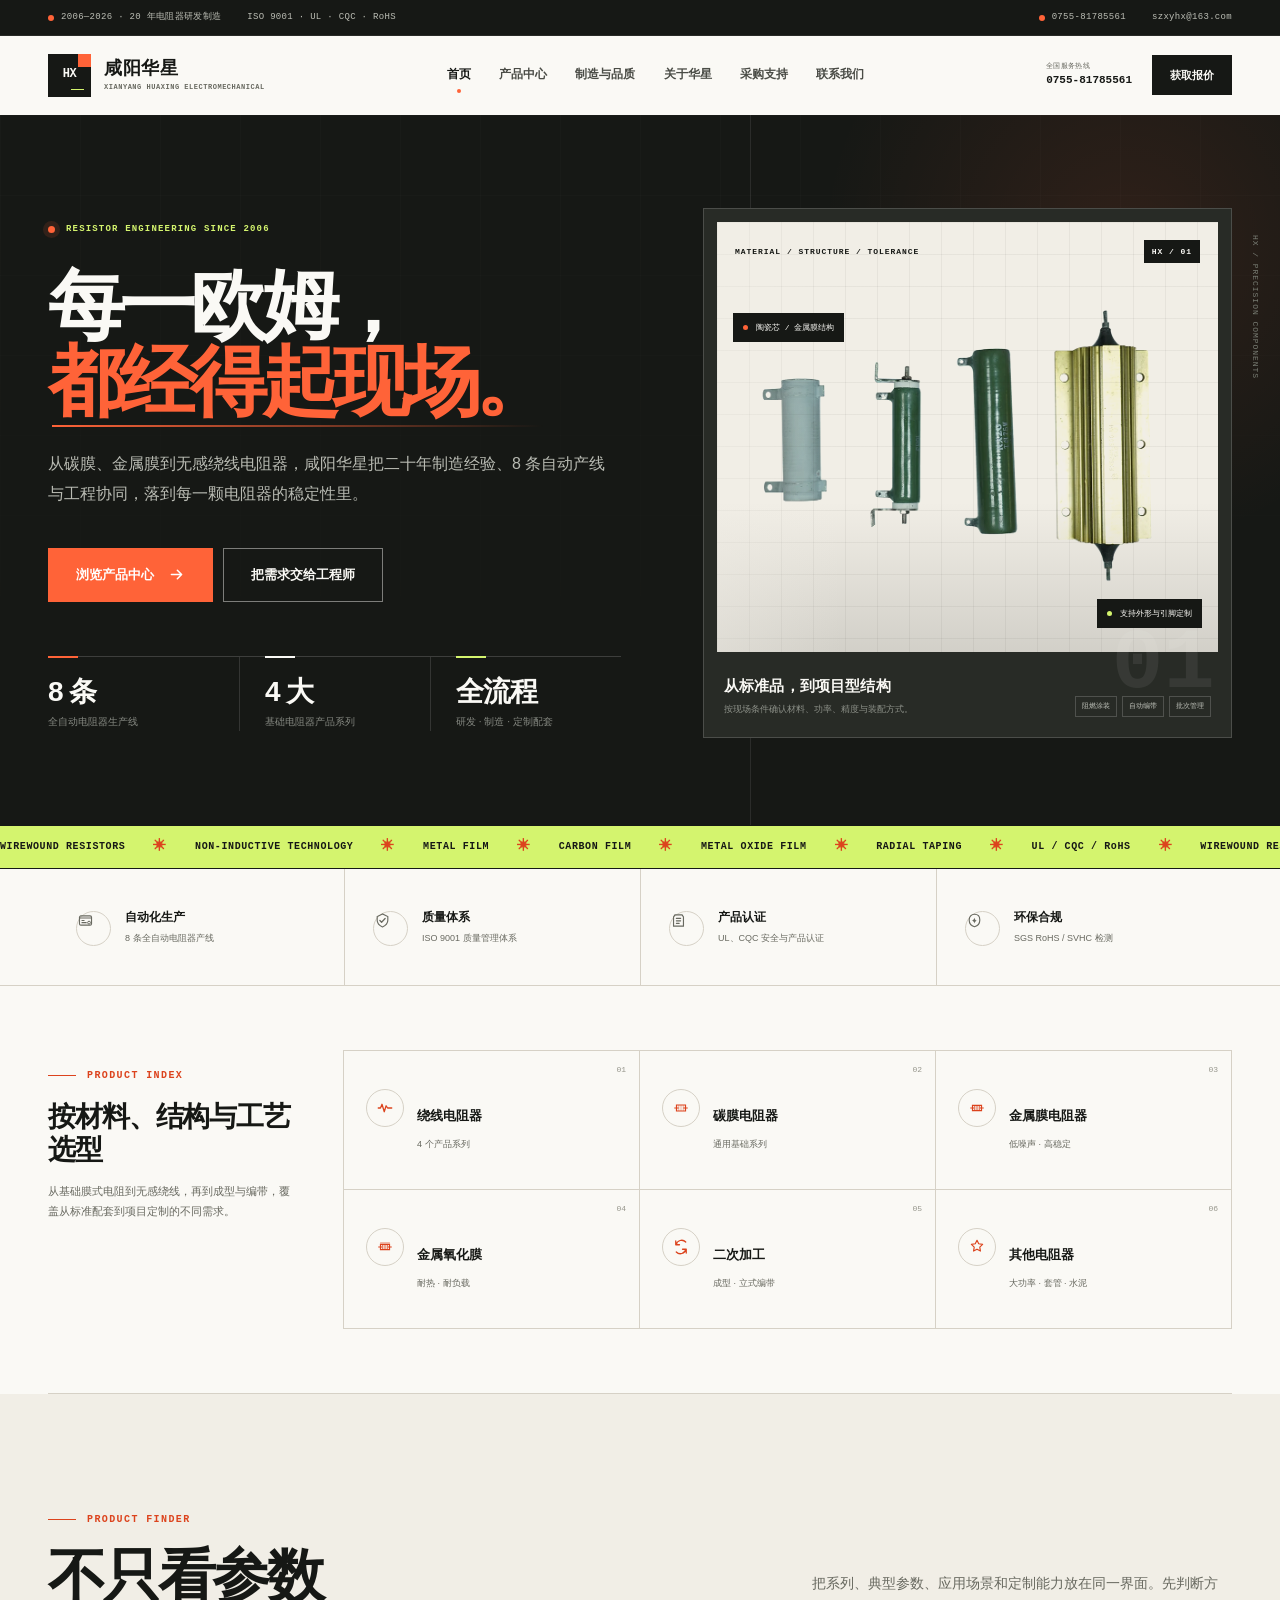
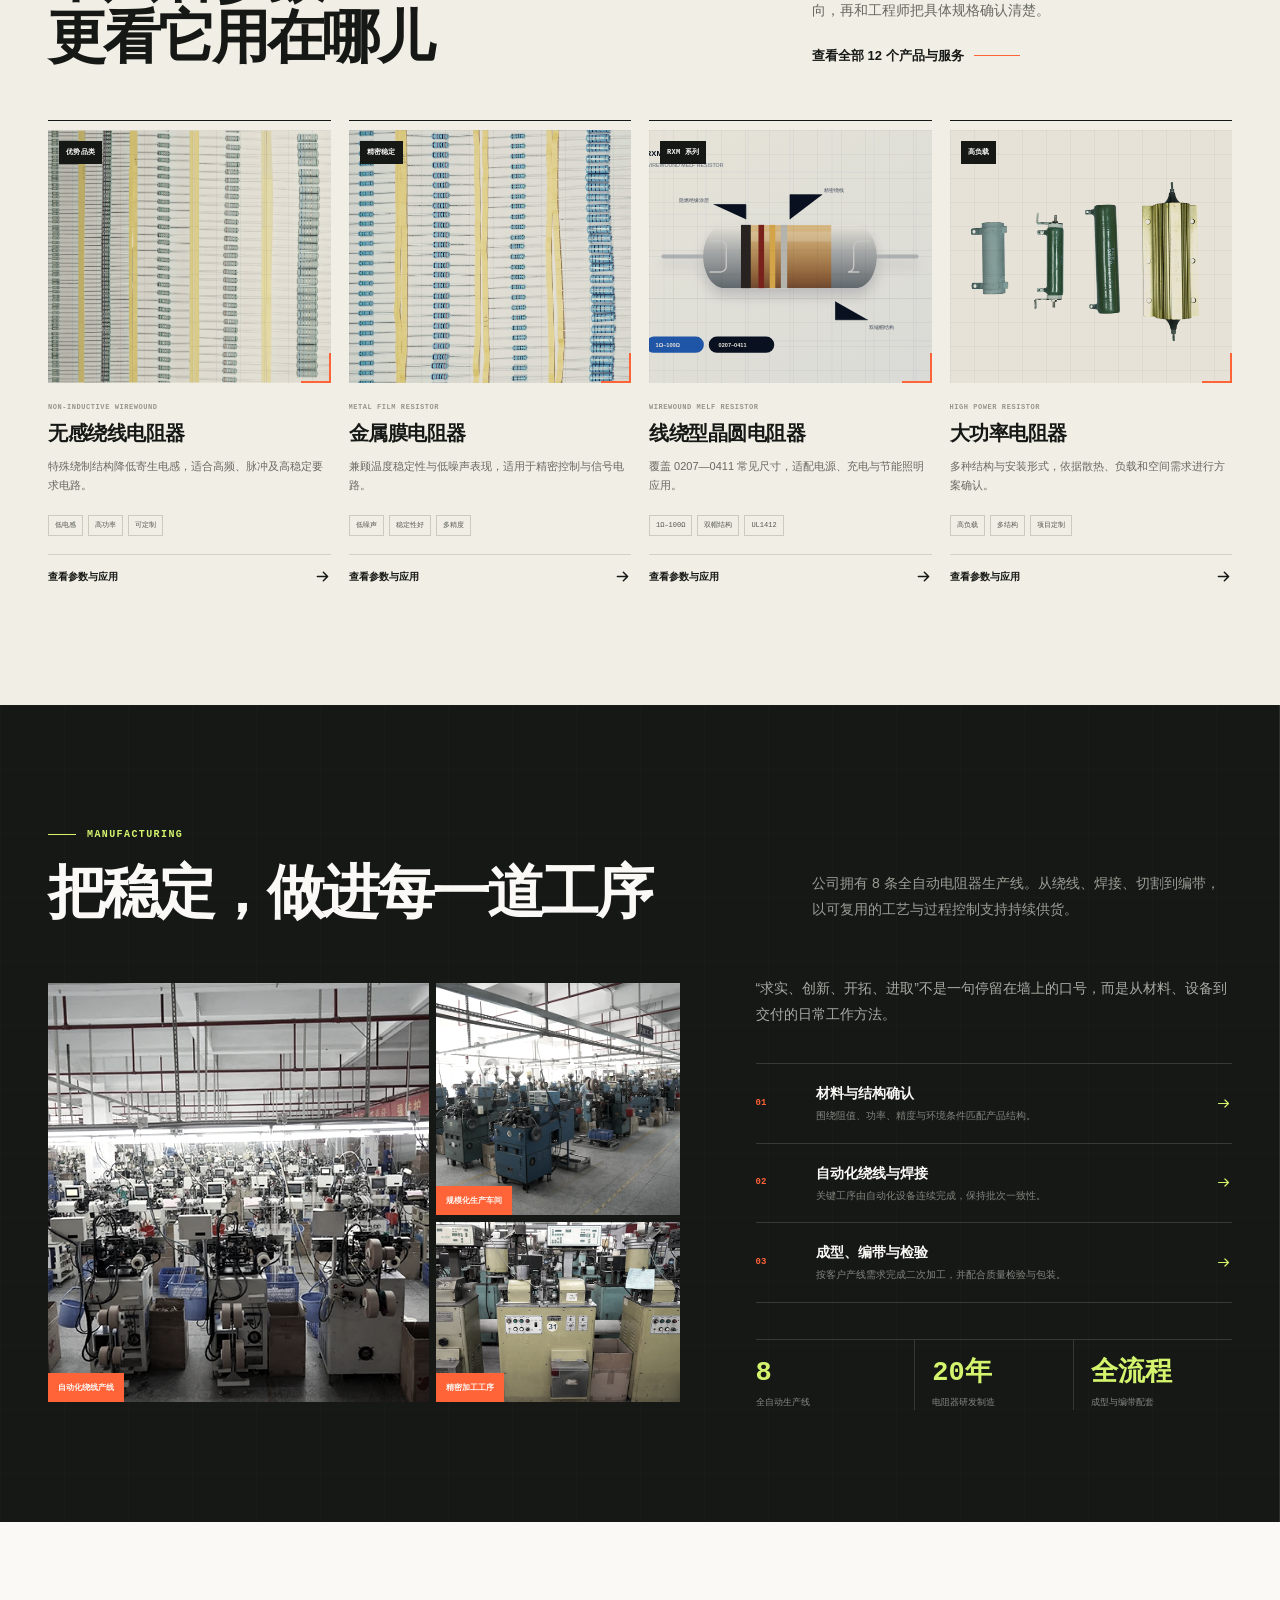
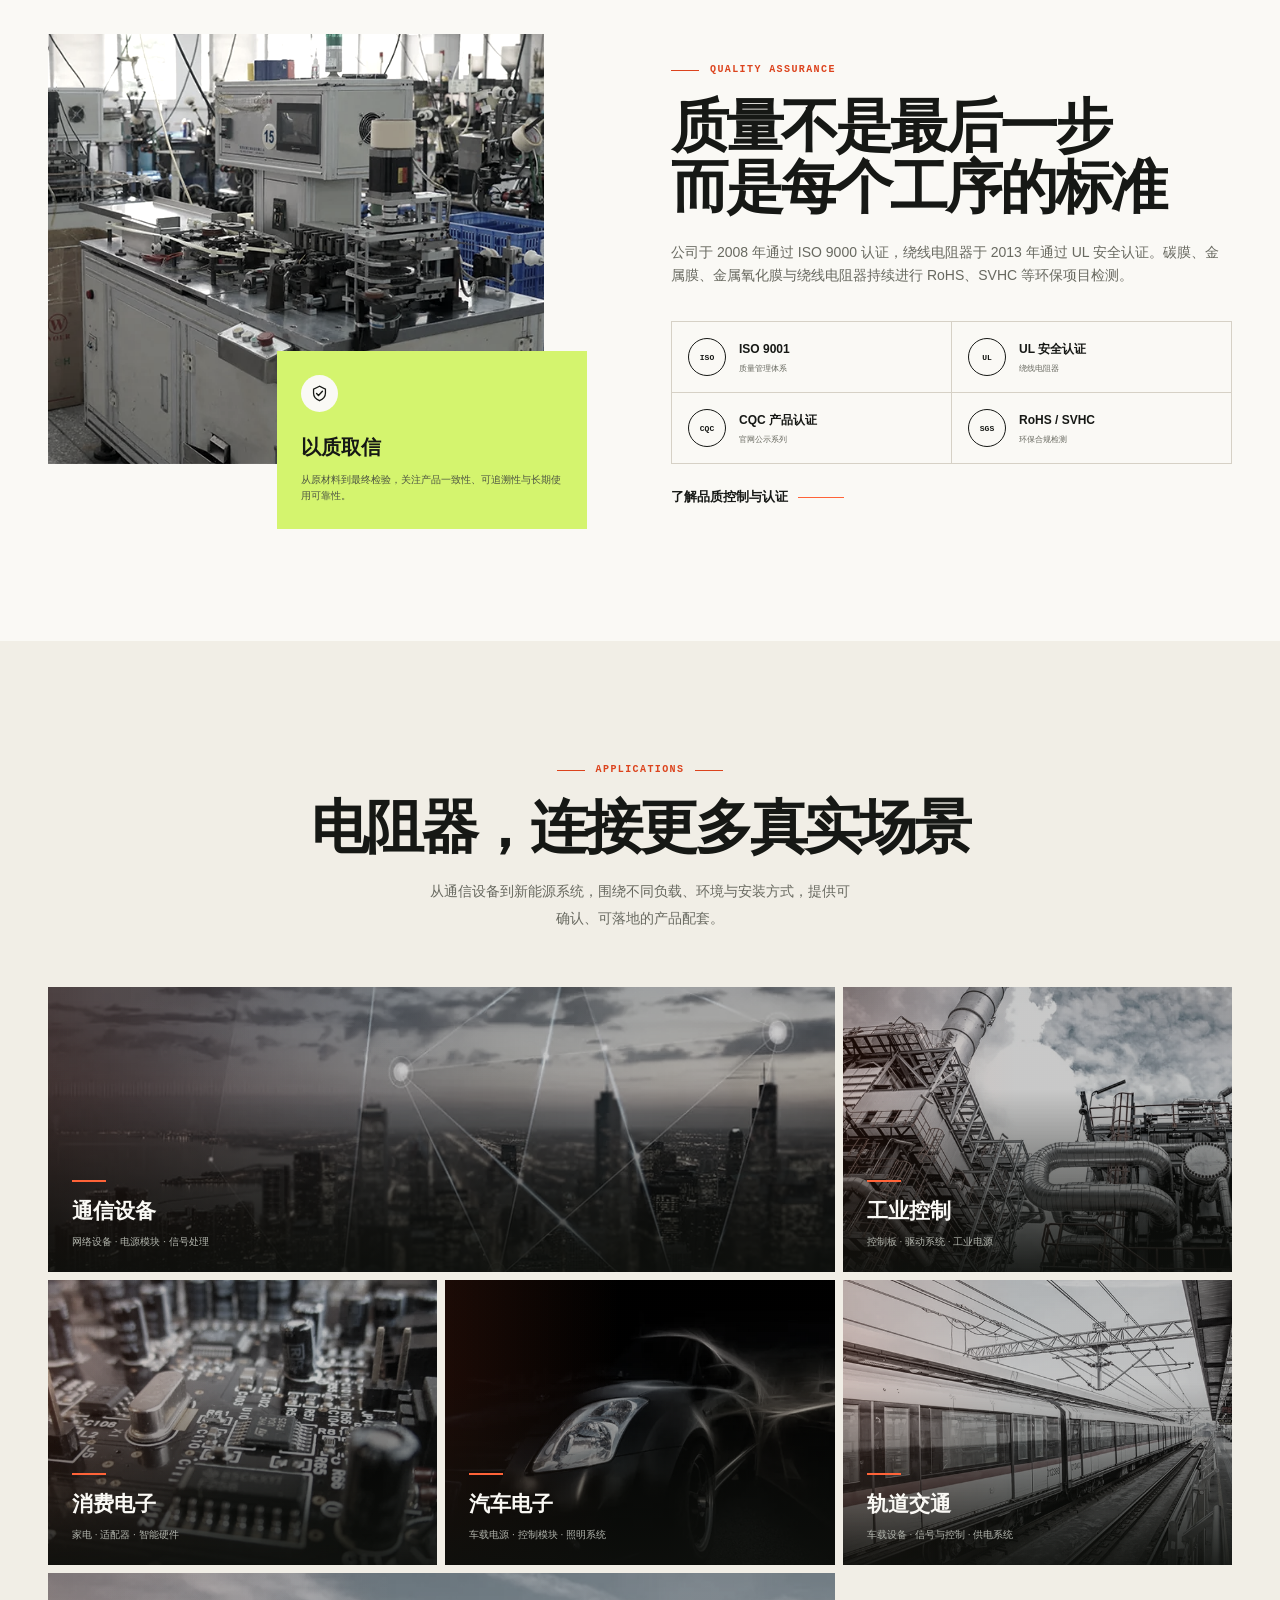
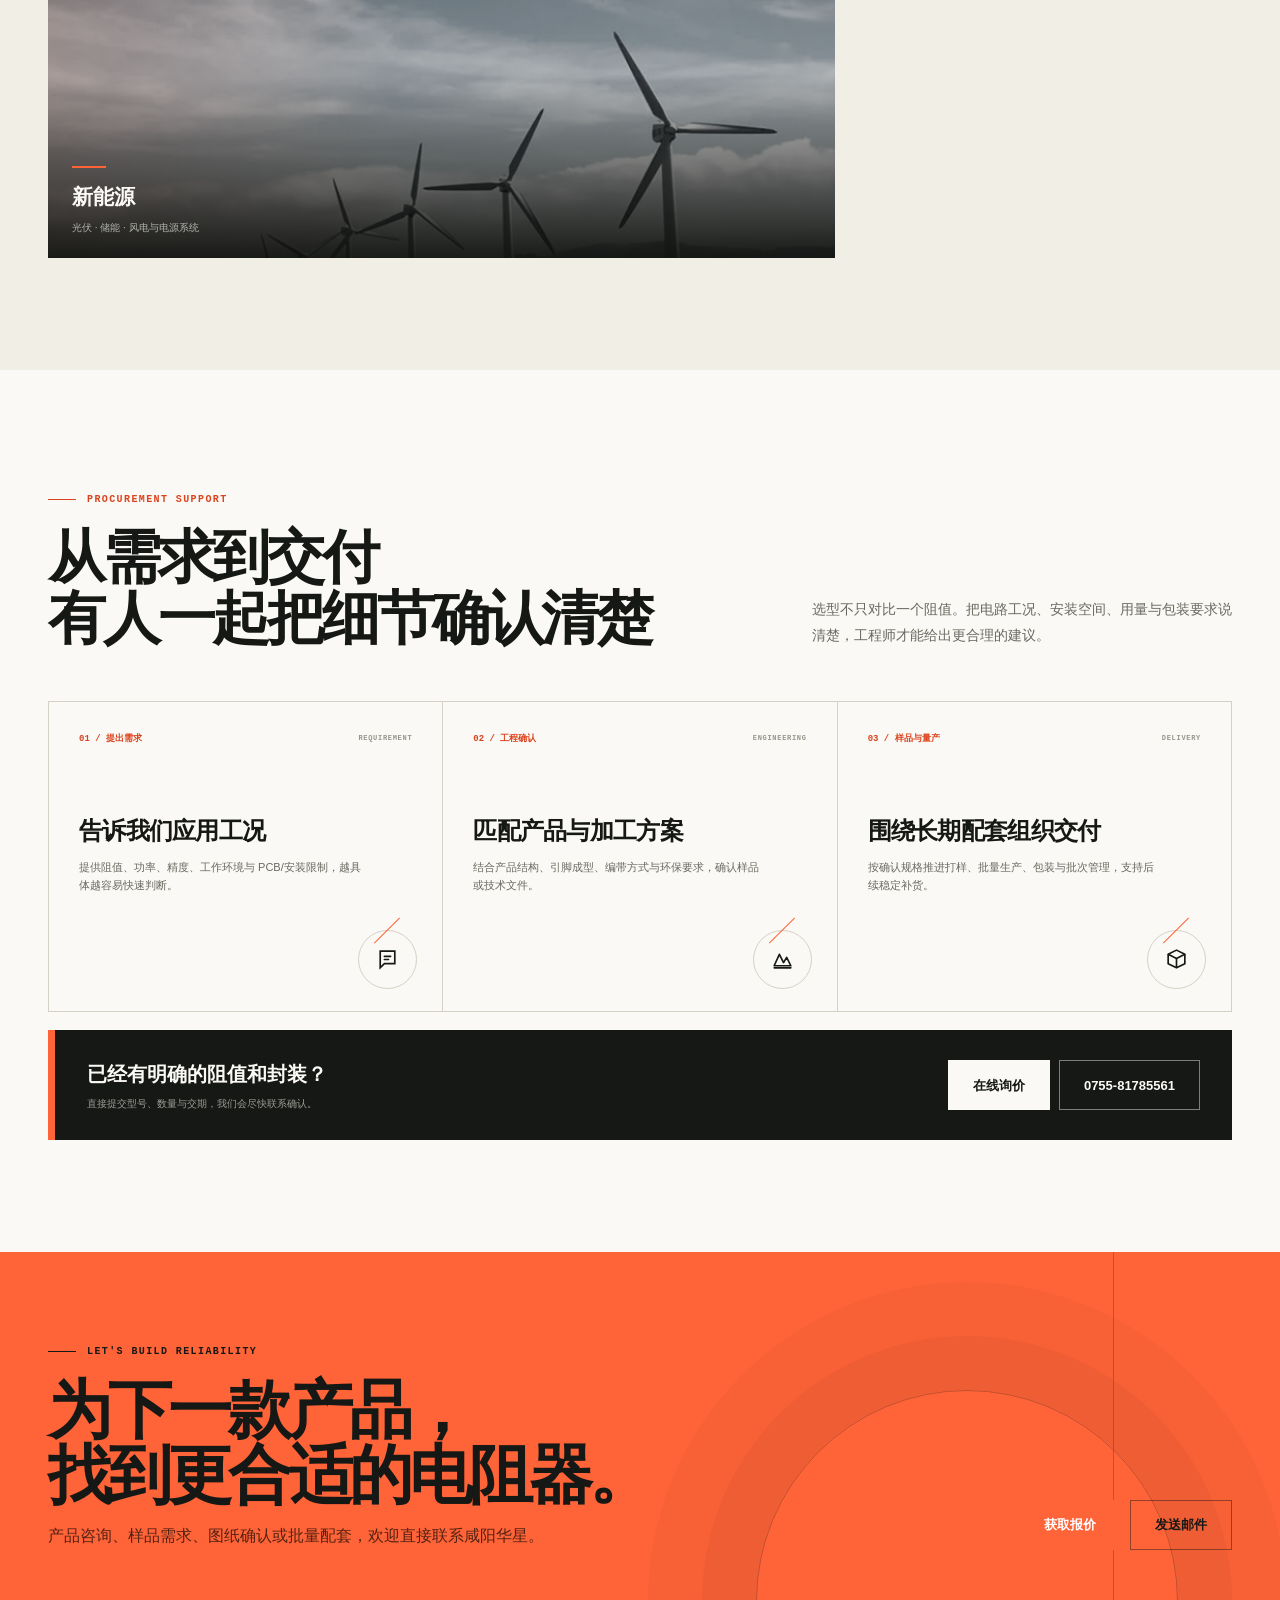
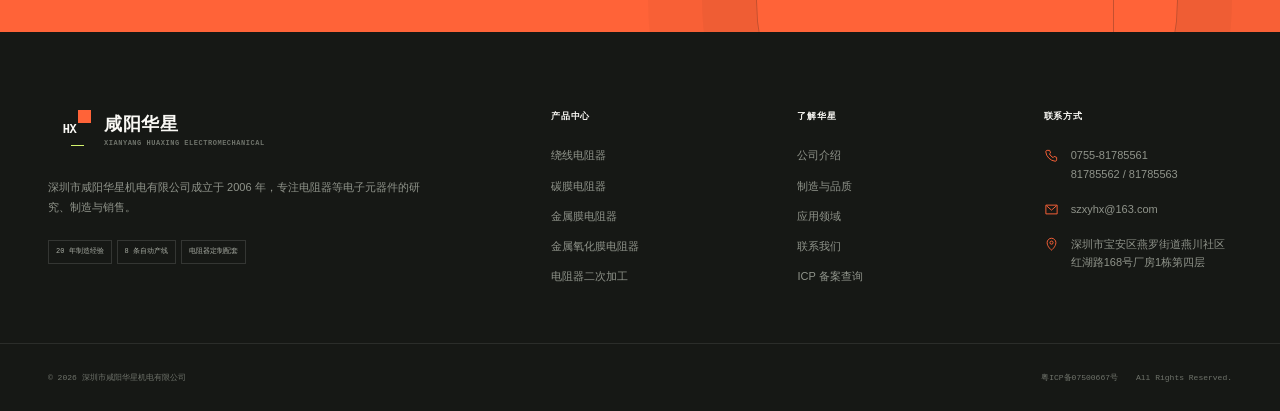
==== commit 8c36e8c5: "Redesign site with premium industrial visual system" ====
--- a/index.html
+++ b/index.html
@@ -6,20 +6,20 @@
   <title>咸阳华星｜电阻器研发制造商｜深圳市咸阳华星机电有限公司</title>
   <meta name="description" content="深圳市咸阳华星机电有限公司成立于2006年，专注绕线、碳膜、金属膜、金属氧化膜电阻器及二次加工，为电源、工业控制、家电与新能源客户提供电阻器选型、定制与批量供货服务。">
   <meta name="keywords" content="咸阳华星,华星机电,电阻器厂家,绕线电阻器,无感绕线电阻器,金属膜电阻器,碳膜电阻器,金属氧化膜电阻器,深圳电阻器">
-  <meta name="theme-color" content="#0b1930">
+  <meta name="theme-color" content="#161815">
   <meta property="og:type" content="website">
-  <meta property="og:title" content="咸阳华星｜让每一欧姆，稳定可靠">
+  <meta property="og:title" content="咸阳华星｜每一欧姆，都经得起现场">
   <meta property="og:description" content="20年专注电阻器研发与制造。绕线、膜式、二次加工及定制方案。">
   <meta property="og:image" content="assets/images/high-power.webp">
   <link rel="icon" href="assets/images/favicon.svg" type="image/svg+xml">
-  <link rel="stylesheet" href="assets/css/styles.css">
+  <link rel="stylesheet" href="assets/css/v2.css">
   <script type="application/ld+json">
   {
     "@context": "https://schema.org",
     "@type": "Organization",
     "name": "深圳市咸阳华星机电有限公司",
     "alternateName": "咸阳华星",
-    "url": "https://hhcnmtkrt8-lab.github.io/hx-ohm/",
+    "url": "https://hhcnmtkrt8-lab.github.io/huaxing-resistor/",
     "foundingDate": "2006",
     "email": "szxyhx@163.com",
     "telephone": "+86-755-81785561",
@@ -90,14 +90,14 @@
       <div class="container hero-inner">
         <div class="hero-copy">
           <span class="hero-pill"><i></i>RESISTOR ENGINEERING SINCE 2006</span>
-          <h1>让每一欧姆<br><span>稳定可靠。</span></h1>
-          <p class="hero-lead">从碳膜、金属膜到无感绕线电阻器，咸阳华星以自动化制造、稳定工艺与工程协同，为全球电子客户提供可靠的电阻器解决方案。</p>
+          <h1>每一欧姆，<br><span>都经得起现场。</span></h1>
+          <p class="hero-lead">从碳膜、金属膜到无感绕线电阻器，咸阳华星把二十年制造经验、8 条自动产线与工程协同，落到每一颗电阻器的稳定性里。</p>
           <div class="hero-actions">
             <a class="button button-orange" href="products.html">
               浏览产品中心
               <svg viewBox="0 0 20 20" aria-hidden="true"><path d="M4 10h11M11 5l5 5-5 5" fill="none" stroke="currentColor" stroke-width="1.8" stroke-linecap="round" stroke-linejoin="round"/></svg>
             </a>
-            <a class="button button-outline-light" href="contact.html#inquiry">提交选型需求</a>
+            <a class="button button-outline-light" href="contact.html#inquiry">把需求交给工程师</a>
           </div>
           <div class="hero-proof" aria-label="公司能力概览">
             <div class="hero-proof-item">
@@ -119,16 +119,16 @@
           <div class="stage-screen">
             <img src="assets/images/high-power.webp" alt="大功率及绕线电阻器产品组图" width="1200" height="947">
             <div class="stage-topline">
-              <span>PRODUCT SPECIMEN</span>
-              <span>HX / 2026</span>
+              <span>MATERIAL / STRUCTURE / TOLERANCE</span>
+              <span>HX / 01</span>
             </div>
             <span class="stage-callout stage-callout-one">陶瓷芯 / 金属膜结构</span>
             <span class="stage-callout stage-callout-two">支持外形与引脚定制</span>
           </div>
           <div class="stage-caption">
             <div>
-              <strong>多结构电阻器方案</strong>
-              <span>从标准品到项目定制，按应用确认参数。</span>
+              <strong>从标准品，到项目型结构</strong>
+              <span>按现场条件确认材料、功率、精度与装配方式。</span>
             </div>
             <div class="stage-chip-row">
               <span>阻燃涂装</span>
@@ -139,6 +139,29 @@
         </div>
       </div>
     </section>
+
+    <div class="product-marquee" aria-label="核心产品与技术能力">
+      <div class="product-marquee-track">
+        <div class="product-marquee-group">
+          <span>WIREWOUND RESISTORS</span>
+          <span>NON-INDUCTIVE TECHNOLOGY</span>
+          <span>METAL FILM</span>
+          <span>CARBON FILM</span>
+          <span>METAL OXIDE FILM</span>
+          <span>RADIAL TAPING</span>
+          <span>UL / CQC / RoHS</span>
+        </div>
+        <div class="product-marquee-group" aria-hidden="true">
+          <span>WIREWOUND RESISTORS</span>
+          <span>NON-INDUCTIVE TECHNOLOGY</span>
+          <span>METAL FILM</span>
+          <span>CARBON FILM</span>
+          <span>METAL OXIDE FILM</span>
+          <span>RADIAL TAPING</span>
+          <span>UL / CQC / RoHS</span>
+        </div>
+      </div>
+    </div>
 
     <div class="trust-bar">
       <div class="container trust-grid">
@@ -162,7 +185,11 @@
     </div>
 
     <section class="category-panel container" aria-labelledby="category-heading" data-reveal>
-      <h2 class="visually-hidden" id="category-heading">产品分类</h2>
+      <div class="category-intro">
+        <span class="eyebrow">PRODUCT INDEX</span>
+        <h2 id="category-heading">按材料、结构与工艺选型</h2>
+        <p>从基础膜式电阻到无感绕线，再到成型与编带，覆盖从标准配套到项目定制的不同需求。</p>
+      </div>
       <div class="category-grid">
         <a class="category-card" href="products.html?category=wirewound">
           <span class="category-icon"><svg viewBox="0 0 24 24" aria-hidden="true"><path d="M3 12h3l2-5 3 10 2.5-8 2 3H21" fill="none" stroke="currentColor" stroke-width="1.7" stroke-linecap="round" stroke-linejoin="round"/></svg></span>
@@ -202,10 +229,10 @@
         <div class="section-heading" data-reveal>
           <div>
             <span class="eyebrow">PRODUCT FINDER</span>
-            <h2>从应用出发<br>快速找到合适系列</h2>
+            <h2>不只看参数<br>更看它用在哪儿</h2>
           </div>
           <div>
-            <p>参考元器件采购商城的清晰分类逻辑，将产品参数、典型应用与定制能力放到同一界面，减少来回确认成本。</p>
+            <p>把系列、典型参数、应用场景和定制能力放在同一界面。先判断方向，再和工程师把具体规格确认清楚。</p>
             <a class="section-link" href="products.html">查看全部 12 个产品与服务
               <svg viewBox="0 0 20 20" aria-hidden="true"><path d="M4 10h11M11 5l5 5-5 5" fill="none" stroke="currentColor" stroke-width="1.8" stroke-linecap="round" stroke-linejoin="round"/></svg>
             </a>
--- a/assets/css/v2.css
+++ b/assets/css/v2.css
@@ -0,0 +1,3889 @@
+:root {
+  --ink: #161815;
+  --ink-2: #20231f;
+  --ink-3: #2b2f29;
+  --paper: #f1eee6;
+  --paper-deep: #e7e2d7;
+  --surface: #faf9f5;
+  --white: #fff;
+  --muted: #686960;
+  --muted-light: #96968c;
+  --line: #d6d1c6;
+  --line-dark: rgba(241, 238, 230, 0.18);
+  --accent: #ff6338;
+  --accent-deep: #dc431d;
+  --acid: #d4f46e;
+  --aqua: #74ddd4;
+  --success: #137c64;
+  --container: 1280px;
+  --gutter: 48px;
+  --header-height: 78px;
+  --font-sans: "Avenir Next", "PingFang SC", "Hiragino Sans GB", "Microsoft YaHei", sans-serif;
+  --font-mono: "SFMono-Regular", "Roboto Mono", "Courier New", monospace;
+  --radius: 4px;
+  --radius-lg: 8px;
+  --shadow: 0 20px 60px rgba(19, 22, 18, 0.1);
+}
+
+* {
+  box-sizing: border-box;
+}
+
+html {
+  scroll-behavior: smooth;
+  scroll-padding-top: 98px;
+}
+
+body {
+  margin: 0;
+  color: var(--ink);
+  background: var(--surface);
+  font-family: var(--font-sans);
+  font-size: 16px;
+  line-height: 1.65;
+  -webkit-font-smoothing: antialiased;
+  text-rendering: optimizeLegibility;
+}
+
+body.nav-open,
+body.dialog-open {
+  overflow: hidden;
+}
+
+button,
+input,
+select,
+textarea {
+  color: inherit;
+  font: inherit;
+}
+
+button {
+  border: 0;
+}
+
+a {
+  color: inherit;
+  text-decoration: none;
+}
+
+img,
+svg {
+  display: block;
+}
+
+img {
+  max-width: 100%;
+}
+
+p,
+h1,
+h2,
+h3,
+h4,
+ul,
+ol,
+dl,
+dd,
+figure {
+  margin: 0;
+}
+
+ul,
+ol {
+  padding: 0;
+  list-style: none;
+}
+
+::selection {
+  color: var(--ink);
+  background: var(--acid);
+}
+
+:focus-visible {
+  outline: 2px solid var(--accent);
+  outline-offset: 4px;
+}
+
+.container {
+  width: min(calc(100% - (var(--gutter) * 2)), var(--container));
+  margin-inline: auto;
+}
+
+.container-wide {
+  width: min(calc(100% - (var(--gutter) * 2)), 1440px);
+  margin-inline: auto;
+}
+
+.visually-hidden {
+  position: absolute !important;
+  width: 1px !important;
+  height: 1px !important;
+  padding: 0 !important;
+  overflow: hidden !important;
+  clip: rect(0, 0, 0, 0) !important;
+  white-space: nowrap !important;
+  border: 0 !important;
+}
+
+.skip-link {
+  position: fixed;
+  z-index: 1000;
+  top: 12px;
+  left: 12px;
+  padding: 10px 16px;
+  color: var(--surface);
+  background: var(--ink);
+  font-size: 12px;
+  transform: translateY(-160%);
+}
+
+.skip-link:focus {
+  transform: translateY(0);
+}
+
+.no-script {
+  padding: 10px 20px;
+  color: #5d3b00;
+  background: #fff0c6;
+  border-bottom: 1px solid #e1c36b;
+  font-size: 12px;
+  text-align: center;
+}
+
+.section {
+  padding: 112px 0;
+}
+
+.section-tight {
+  padding: 78px 0;
+}
+
+.section-soft {
+  background: var(--paper);
+}
+
+.section-blue-soft {
+  background: #e9e4da;
+}
+
+.eyebrow {
+  display: inline-flex;
+  align-items: center;
+  gap: 11px;
+  color: var(--accent-deep);
+  font-family: var(--font-mono);
+  font-size: 10px;
+  font-weight: 700;
+  line-height: 1.2;
+  letter-spacing: 0.14em;
+  text-transform: uppercase;
+}
+
+.eyebrow::before {
+  width: 28px;
+  height: 1px;
+  background: currentColor;
+  content: "";
+}
+
+.eyebrow-light {
+  color: var(--acid);
+}
+
+.section-heading {
+  display: grid;
+  grid-template-columns: minmax(0, 1fr) minmax(280px, 420px);
+  gap: 72px;
+  align-items: end;
+  margin-bottom: 52px;
+}
+
+.section-heading h2 {
+  margin-top: 18px;
+  font-size: clamp(38px, 4.5vw, 62px);
+  font-weight: 760;
+  line-height: 1.06;
+  letter-spacing: -0.055em;
+}
+
+.section-heading p {
+  max-width: 430px;
+  color: var(--muted);
+  font-size: 14px;
+  line-height: 1.9;
+}
+
+.section-heading-centered {
+  display: block;
+  max-width: 820px;
+  margin: 0 auto 56px;
+  text-align: center;
+}
+
+.section-heading-centered .eyebrow::after {
+  width: 28px;
+  height: 1px;
+  background: currentColor;
+  content: "";
+}
+
+.section-heading-centered p {
+  margin: 20px auto 0;
+}
+
+.section-link {
+  display: inline-flex;
+  align-items: center;
+  gap: 10px;
+  margin-top: 22px;
+  color: var(--ink);
+  font-size: 13px;
+  font-weight: 700;
+}
+
+.section-link::after {
+  width: 46px;
+  height: 1px;
+  background: var(--accent);
+  content: "";
+  transition: width 0.25s ease;
+}
+
+.section-link svg {
+  display: none;
+}
+
+.section-link:hover::after {
+  width: 70px;
+}
+
+.button {
+  display: inline-flex;
+  min-height: 50px;
+  align-items: center;
+  justify-content: center;
+  gap: 14px;
+  padding: 0 24px;
+  color: var(--ink);
+  background: transparent;
+  border: 1px solid var(--ink);
+  border-radius: 0;
+  cursor: pointer;
+  font-size: 13px;
+  font-weight: 700;
+  line-height: 1;
+  transition: color 0.2s ease, background 0.2s ease, border-color 0.2s ease;
+}
+
+.button svg {
+  width: 17px;
+  transition: transform 0.2s ease;
+}
+
+.button:hover svg {
+  transform: translateX(4px);
+}
+
+.button-primary {
+  color: var(--surface);
+  background: var(--ink);
+  border-color: var(--ink);
+}
+
+.button-primary:hover {
+  background: var(--ink-3);
+  border-color: var(--ink-3);
+}
+
+.button-orange {
+  color: #fff;
+  background: var(--accent);
+  border-color: var(--accent);
+}
+
+.button-orange:hover {
+  background: var(--accent-deep);
+  border-color: var(--accent-deep);
+}
+
+.button-light {
+  color: var(--ink);
+  background: var(--surface);
+  border-color: var(--surface);
+}
+
+.button-light:hover {
+  background: var(--acid);
+  border-color: var(--acid);
+}
+
+.button-outline-light {
+  color: var(--surface);
+  border-color: rgba(250, 249, 245, 0.45);
+}
+
+.button-outline-light:hover {
+  color: var(--ink);
+  background: var(--acid);
+  border-color: var(--acid);
+}
+
+.button-quiet {
+  color: var(--ink);
+  background: transparent;
+  border-color: var(--line);
+}
+
+.button-quiet:hover {
+  border-color: var(--ink);
+}
+
+.fine-print,
+.privacy-note {
+  color: var(--muted);
+  font-size: 11px;
+  line-height: 1.7;
+}
+
+.topbar {
+  color: #bcbeb5;
+  background: var(--ink);
+  border-bottom: 1px solid rgba(255, 255, 255, 0.08);
+  font-family: var(--font-mono);
+  font-size: 9px;
+  letter-spacing: 0.035em;
+}
+
+.topbar-inner {
+  display: flex;
+  min-height: 35px;
+  align-items: center;
+  justify-content: space-between;
+  gap: 24px;
+}
+
+.topbar-group {
+  display: flex;
+  align-items: center;
+  gap: 26px;
+}
+
+.topbar-item {
+  display: inline-flex;
+  align-items: center;
+  gap: 7px;
+}
+
+.topbar-item:first-child::before {
+  width: 6px;
+  height: 6px;
+  background: var(--accent);
+  border-radius: 50%;
+  content: "";
+}
+
+.topbar-item svg {
+  display: none;
+}
+
+.topbar a:hover {
+  color: var(--acid);
+}
+
+.site-header {
+  position: sticky;
+  z-index: 100;
+  top: 0;
+  background: rgba(250, 249, 245, 0.94);
+  border-bottom: 1px solid transparent;
+  backdrop-filter: blur(18px);
+  transition: border-color 0.2s ease, background 0.2s ease;
+}
+
+.site-header.is-scrolled {
+  background: rgba(250, 249, 245, 0.97);
+  border-color: var(--line);
+}
+
+.header-inner {
+  display: grid;
+  min-height: var(--header-height);
+  grid-template-columns: auto 1fr auto;
+  align-items: center;
+  gap: 40px;
+}
+
+.brand {
+  display: inline-flex;
+  align-items: center;
+  gap: 13px;
+  flex-shrink: 0;
+}
+
+.brand-mark {
+  position: relative;
+  display: grid;
+  width: 43px;
+  height: 43px;
+  place-items: center;
+  overflow: hidden;
+  color: var(--surface);
+  background: var(--ink);
+  font-family: var(--font-mono);
+  font-size: 12px;
+  font-weight: 800;
+  letter-spacing: -0.04em;
+}
+
+.brand-mark::before {
+  position: absolute;
+  top: 0;
+  right: 0;
+  width: 13px;
+  height: 13px;
+  background: var(--accent);
+  content: "";
+}
+
+.brand-mark::after {
+  position: absolute;
+  right: 7px;
+  bottom: 7px;
+  width: 13px;
+  height: 1px;
+  background: var(--acid);
+  content: "";
+}
+
+.brand-copy {
+  display: flex;
+  flex-direction: column;
+  line-height: 1.1;
+}
+
+.brand-copy strong {
+  font-size: 18px;
+  font-weight: 760;
+  letter-spacing: 0.04em;
+}
+
+.brand-copy span {
+  max-width: 190px;
+  margin-top: 5px;
+  color: var(--muted);
+  font-family: var(--font-mono);
+  font-size: 7px;
+  font-weight: 600;
+  letter-spacing: 0.075em;
+  white-space: nowrap;
+}
+
+.primary-nav {
+  display: flex;
+  align-items: center;
+  justify-content: center;
+  gap: clamp(18px, 2.2vw, 34px);
+}
+
+.primary-nav a {
+  position: relative;
+  display: inline-flex;
+  min-height: var(--header-height);
+  align-items: center;
+  color: #4a4c46;
+  font-size: 12px;
+  font-weight: 650;
+  white-space: nowrap;
+}
+
+.primary-nav a::before {
+  position: absolute;
+  bottom: 21px;
+  left: 50%;
+  width: 4px;
+  height: 4px;
+  background: var(--accent);
+  border-radius: 50%;
+  content: "";
+  opacity: 0;
+  transform: translateX(-50%) translateY(4px);
+  transition: opacity 0.2s ease, transform 0.2s ease;
+}
+
+.primary-nav a:hover,
+.primary-nav a[aria-current="page"] {
+  color: var(--ink);
+}
+
+.primary-nav a:hover::before,
+.primary-nav a[aria-current="page"]::before {
+  opacity: 1;
+  transform: translateX(-50%) translateY(0);
+}
+
+.header-actions {
+  display: flex;
+  align-items: center;
+  gap: 20px;
+}
+
+.header-hotline {
+  display: flex;
+  flex-direction: column;
+  line-height: 1.24;
+}
+
+.header-hotline span {
+  color: var(--muted);
+  font-family: var(--font-mono);
+  font-size: 7px;
+  letter-spacing: 0.04em;
+}
+
+.header-hotline strong {
+  margin-top: 3px;
+  font-family: var(--font-mono);
+  font-size: 11px;
+}
+
+.header-quote {
+  min-height: 40px;
+  padding-inline: 17px;
+  font-size: 11px;
+}
+
+.nav-toggle {
+  display: none;
+}
+
+.hero {
+  position: relative;
+  overflow: hidden;
+  color: var(--surface);
+  background:
+    radial-gradient(circle at 88% 18%, rgba(255, 99, 56, 0.11), transparent 24%),
+    var(--ink);
+}
+
+.hero::before {
+  position: absolute;
+  inset: 0;
+  opacity: 0.3;
+  background-image:
+    linear-gradient(rgba(238, 235, 226, 0.06) 1px, transparent 1px),
+    linear-gradient(90deg, rgba(238, 235, 226, 0.06) 1px, transparent 1px);
+  background-size: 80px 80px;
+  content: "";
+  mask-image: linear-gradient(to bottom, #000, transparent 90%);
+}
+
+.hero::after {
+  position: absolute;
+  top: 0;
+  bottom: 0;
+  left: calc(50% + 110px);
+  width: 1px;
+  background: rgba(255, 255, 255, 0.09);
+  content: "";
+}
+
+.hero-inner {
+  position: relative;
+  z-index: 1;
+  display: grid;
+  min-height: 710px;
+  grid-template-columns: minmax(0, 1.04fr) minmax(420px, 0.96fr);
+  gap: 82px;
+  align-items: center;
+  padding: 84px 0 78px;
+}
+
+.hero-pill {
+  display: inline-flex;
+  align-items: center;
+  gap: 11px;
+  padding: 0;
+  color: var(--acid);
+  font-family: var(--font-mono);
+  font-size: 9px;
+  font-weight: 700;
+  letter-spacing: 0.13em;
+}
+
+.hero-pill i {
+  width: 7px;
+  height: 7px;
+  background: var(--accent);
+  border-radius: 50%;
+  box-shadow: 0 0 0 5px rgba(255, 99, 56, 0.12);
+}
+
+.hero h1 {
+  max-width: 740px;
+  margin-top: 27px;
+  color: var(--surface);
+  font-size: clamp(58px, 6vw, 88px);
+  font-weight: 760;
+  line-height: 0.98;
+  letter-spacing: -0.075em;
+}
+
+.hero h1 span {
+  position: relative;
+  display: inline-block;
+  color: var(--accent);
+  white-space: nowrap;
+}
+
+.hero h1 span::after {
+  position: absolute;
+  right: 0.03em;
+  bottom: -0.1em;
+  left: 0.05em;
+  height: 2px;
+  background: linear-gradient(90deg, var(--accent), transparent);
+  content: "";
+}
+
+.hero-lead {
+  max-width: 580px;
+  margin-top: 30px;
+  color: #b9bbb3;
+  font-size: 16px;
+  line-height: 1.9;
+}
+
+.hero-actions {
+  display: flex;
+  flex-wrap: wrap;
+  gap: 10px;
+  margin-top: 38px;
+}
+
+.hero-actions .button {
+  min-height: 54px;
+  padding-inline: 27px;
+}
+
+.hero-proof {
+  display: grid;
+  max-width: 650px;
+  grid-template-columns: repeat(3, 1fr);
+  margin-top: 54px;
+  padding-top: 0;
+  border-top: 1px solid rgba(255, 255, 255, 0.17);
+}
+
+.hero-proof-item {
+  position: relative;
+  padding: 20px 20px 0 0;
+}
+
+.hero-proof-item + .hero-proof-item {
+  padding-left: 25px;
+  border-left: 1px solid rgba(255, 255, 255, 0.13);
+}
+
+.hero-proof-item::before {
+  position: absolute;
+  top: -1px;
+  left: 0;
+  width: 30px;
+  height: 2px;
+  background: var(--accent);
+  content: "";
+}
+
+.hero-proof-item + .hero-proof-item::before {
+  left: 25px;
+  background: var(--surface);
+}
+
+.hero-proof-item:last-child::before {
+  background: var(--acid);
+}
+
+.hero-proof-item strong {
+  display: block;
+  color: var(--surface);
+  font-size: 28px;
+  font-weight: 700;
+  line-height: 1.1;
+  letter-spacing: -0.035em;
+}
+
+.hero-proof-item span {
+  display: block;
+  margin-top: 7px;
+  color: #858881;
+  font-size: 10px;
+}
+
+.product-stage {
+  position: relative;
+  min-height: 0;
+  padding: 13px;
+  color: var(--ink);
+  background: #282b26;
+  border: 1px solid rgba(255, 255, 255, 0.16);
+  border-radius: 0;
+  box-shadow: none;
+}
+
+.product-stage::before {
+  position: absolute;
+  z-index: 2;
+  top: 26px;
+  right: -31px;
+  color: #7a7e75;
+  content: "HX / PRECISION COMPONENTS";
+  font-family: var(--font-mono);
+  font-size: 8px;
+  letter-spacing: 0.12em;
+  writing-mode: vertical-rl;
+}
+
+.product-stage::after {
+  position: absolute;
+  z-index: 0;
+  right: 16px;
+  bottom: 30px;
+  color: rgba(255, 255, 255, 0.07);
+  content: "01";
+  font-family: var(--font-mono);
+  font-size: 86px;
+  font-weight: 800;
+  line-height: 1;
+}
+
+.stage-screen {
+  position: relative;
+  height: 430px;
+  overflow: hidden;
+  background:
+    linear-gradient(rgba(22, 24, 21, 0.05) 1px, transparent 1px),
+    linear-gradient(90deg, rgba(22, 24, 21, 0.05) 1px, transparent 1px),
+    var(--paper);
+  background-size: 32px 32px;
+}
+
+.stage-screen img {
+  width: 100%;
+  height: 100%;
+  object-fit: cover;
+  mix-blend-mode: multiply;
+  filter: saturate(0.72) contrast(1.08);
+}
+
+.stage-screen::after {
+  position: absolute;
+  inset: 0;
+  background:
+    linear-gradient(90deg, rgba(241, 238, 230, 0.4), transparent 25%),
+    linear-gradient(to top, rgba(22, 24, 21, 0.14), transparent 35%);
+  content: "";
+}
+
+.stage-topline {
+  position: absolute;
+  z-index: 3;
+  top: 18px;
+  right: 18px;
+  left: 18px;
+  display: flex;
+  align-items: center;
+  justify-content: space-between;
+  color: var(--ink);
+  font-family: var(--font-mono);
+  font-size: 8px;
+  font-weight: 700;
+  letter-spacing: 0.12em;
+}
+
+.stage-topline span:last-child {
+  padding: 5px 8px;
+  color: var(--surface);
+  background: var(--ink);
+}
+
+.stage-callout {
+  position: absolute;
+  z-index: 3;
+  display: inline-flex;
+  align-items: center;
+  gap: 8px;
+  padding: 8px 10px;
+  color: var(--surface);
+  background: var(--ink);
+  border-radius: 0;
+  box-shadow: none;
+  font-family: var(--font-mono);
+  font-size: 8px;
+}
+
+.stage-callout::before {
+  width: 5px;
+  height: 5px;
+  background: var(--accent);
+  border-radius: 50%;
+  content: "";
+}
+
+.stage-callout-one {
+  top: 91px;
+  left: 16px;
+}
+
+.stage-callout-two {
+  right: 16px;
+  bottom: 24px;
+}
+
+.stage-callout-two::before {
+  background: var(--acid);
+}
+
+.stage-caption {
+  position: relative;
+  z-index: 2;
+  display: flex;
+  align-items: flex-end;
+  justify-content: space-between;
+  gap: 18px;
+  padding: 22px 7px 7px;
+  color: var(--surface);
+}
+
+.stage-caption strong {
+  display: block;
+  font-size: 15px;
+  letter-spacing: 0.01em;
+}
+
+.stage-caption span {
+  display: block;
+  margin-top: 4px;
+  color: #8c9088;
+  font-size: 9px;
+}
+
+.stage-chip-row {
+  display: flex;
+  flex-wrap: wrap;
+  justify-content: flex-end;
+  gap: 5px;
+}
+
+.stage-chip-row span {
+  margin: 0;
+  padding: 4px 6px;
+  color: #bfc2ba;
+  background: transparent;
+  border: 1px solid rgba(255, 255, 255, 0.18);
+  border-radius: 0;
+  font-family: var(--font-mono);
+  font-size: 7px;
+}
+
+.product-marquee {
+  overflow: hidden;
+  color: var(--ink);
+  background: var(--acid);
+  border-top: 1px solid var(--ink);
+  border-bottom: 1px solid var(--ink);
+}
+
+.product-marquee-track {
+  display: flex;
+  width: max-content;
+  animation: marquee 28s linear infinite;
+}
+
+.product-marquee-group {
+  display: flex;
+  flex-shrink: 0;
+  align-items: center;
+}
+
+.product-marquee span {
+  display: inline-flex;
+  min-height: 42px;
+  align-items: center;
+  gap: 28px;
+  padding-right: 28px;
+  font-family: var(--font-mono);
+  font-size: 10px;
+  font-weight: 700;
+  letter-spacing: 0.06em;
+  white-space: nowrap;
+}
+
+.product-marquee span::after {
+  color: var(--accent-deep);
+  content: "✳";
+  font-size: 13px;
+}
+
+@keyframes marquee {
+  to {
+    transform: translateX(-50%);
+  }
+}
+
+.trust-bar {
+  background: var(--surface);
+  border-bottom: 1px solid var(--line);
+}
+
+.trust-grid {
+  display: grid;
+  grid-template-columns: repeat(4, 1fr);
+}
+
+.trust-item {
+  display: grid;
+  min-height: 116px;
+  grid-template-columns: 35px 1fr;
+  align-items: center;
+  gap: 14px;
+  padding: 24px 28px;
+}
+
+.trust-item + .trust-item {
+  border-left: 1px solid var(--line);
+}
+
+.trust-icon {
+  display: grid;
+  width: 35px;
+  height: 35px;
+  place-items: center;
+  color: var(--accent-deep);
+  background: transparent;
+  border: 1px solid var(--line);
+  border-radius: 50%;
+}
+
+.trust-icon svg {
+  width: 17px;
+  height: 17px;
+}
+
+.trust-item strong {
+  display: block;
+  font-size: 12px;
+}
+
+.trust-item span {
+  display: block;
+  margin-top: 3px;
+  color: var(--muted);
+  font-size: 9px;
+}
+
+.category-panel {
+  display: grid;
+  grid-template-columns: 245px minmax(0, 1fr);
+  gap: 50px;
+  align-items: stretch;
+  margin-top: 0;
+  margin-bottom: 0;
+  padding-top: 64px;
+  padding-bottom: 64px;
+  background: transparent;
+  border: 0;
+  border-bottom: 1px solid var(--line);
+  border-radius: 0;
+  box-shadow: none;
+}
+
+.category-intro {
+  padding-top: 8px;
+}
+
+.category-intro h2 {
+  margin-top: 16px;
+  font-size: 28px;
+  font-weight: 720;
+  line-height: 1.18;
+  letter-spacing: -0.04em;
+}
+
+.category-intro p {
+  margin-top: 16px;
+  color: var(--muted);
+  font-size: 11px;
+  line-height: 1.8;
+}
+
+.category-grid {
+  display: grid;
+  grid-template-columns: repeat(3, 1fr);
+  counter-reset: categories;
+  border-top: 1px solid var(--line);
+  border-left: 1px solid var(--line);
+}
+
+.category-card {
+  position: relative;
+  display: grid;
+  min-height: 139px;
+  grid-template-columns: 38px 1fr;
+  align-content: center;
+  align-items: center;
+  gap: 10px 13px;
+  padding: 22px;
+  background: transparent;
+  border-right: 1px solid var(--line);
+  border-bottom: 1px solid var(--line);
+  border-radius: 0;
+  text-align: left;
+  counter-increment: categories;
+  transition: color 0.2s ease, background 0.2s ease;
+}
+
+.category-card + .category-card::before {
+  display: none;
+}
+
+.category-card::after {
+  position: absolute;
+  top: 12px;
+  right: 13px;
+  color: var(--muted-light);
+  content: "0" counter(categories);
+  font-family: var(--font-mono);
+  font-size: 8px;
+}
+
+.category-card:hover {
+  color: var(--surface);
+  background: var(--ink);
+  transform: none;
+}
+
+.category-icon {
+  display: grid;
+  width: 38px;
+  height: 38px;
+  place-items: center;
+  color: var(--accent-deep);
+  background: transparent;
+  border: 1px solid var(--line);
+  border-radius: 50%;
+}
+
+.category-card:hover .category-icon {
+  color: var(--acid);
+  border-color: rgba(255, 255, 255, 0.22);
+}
+
+.category-card:nth-child(2n) .category-icon,
+.category-card:nth-child(3n) .category-icon {
+  color: var(--accent-deep);
+  background: transparent;
+}
+
+.category-card:hover .category-icon {
+  color: var(--acid);
+  background: transparent;
+}
+
+.category-icon svg {
+  width: 18px;
+  height: 18px;
+}
+
+.category-card strong {
+  align-self: end;
+  font-size: 13px;
+}
+
+.category-card span:last-child {
+  grid-column: 2;
+  align-self: start;
+  color: var(--muted);
+  font-size: 9px;
+}
+
+.category-card:hover span:last-child {
+  color: #979b93;
+}
+
+.product-showcase {
+  padding: 108px 0 120px;
+  background: var(--paper);
+}
+
+.product-toolbar {
+  display: flex;
+  align-items: center;
+  justify-content: space-between;
+  gap: 20px;
+  margin-bottom: 25px;
+}
+
+.product-count-line {
+  display: flex;
+  align-items: baseline;
+  gap: 7px;
+  color: var(--muted);
+  font-size: 11px;
+}
+
+.product-count-line strong {
+  color: var(--ink);
+  font-family: var(--font-mono);
+  font-size: 19px;
+}
+
+.product-grid {
+  display: grid;
+  grid-template-columns: repeat(4, minmax(0, 1fr));
+  gap: 28px 18px;
+}
+
+.product-card {
+  min-width: 0;
+}
+
+.product-card-link {
+  display: block;
+  width: 100%;
+  height: 100%;
+  padding: 0;
+  background: transparent;
+  border: 0;
+  border-top: 1px solid var(--ink);
+  border-radius: 0;
+  cursor: pointer;
+  text-align: left;
+}
+
+.product-card-link:hover {
+  border-color: var(--ink);
+  box-shadow: none;
+  transform: none;
+}
+
+.product-media {
+  position: relative;
+  display: block;
+  aspect-ratio: 1.12;
+  margin-top: 9px;
+  overflow: hidden;
+  background-color: var(--paper-deep);
+  background-image:
+    linear-gradient(rgba(22, 24, 21, 0.04) 1px, transparent 1px),
+    linear-gradient(90deg, rgba(22, 24, 21, 0.04) 1px, transparent 1px);
+  background-size: 24px 24px;
+}
+
+.product-media::after {
+  position: absolute;
+  right: 0;
+  bottom: 0;
+  width: 28px;
+  height: 28px;
+  border-right: 2px solid var(--accent);
+  border-bottom: 2px solid var(--accent);
+  content: "";
+}
+
+.product-media img {
+  width: 100%;
+  height: 100%;
+  object-fit: cover;
+  mix-blend-mode: multiply;
+  filter: saturate(0.73) contrast(1.05);
+  transition: transform 0.45s ease, filter 0.45s ease;
+}
+
+.product-card-link:hover .product-media img {
+  filter: saturate(0.95) contrast(1.02);
+  transform: scale(1.035);
+}
+
+.product-badge {
+  position: absolute;
+  z-index: 2;
+  top: 11px;
+  left: 11px;
+  display: inline-flex;
+  min-height: 23px;
+  align-items: center;
+  padding: 0 7px;
+  color: var(--surface);
+  background: var(--ink);
+  border: 0;
+  border-radius: 0;
+  font-family: var(--font-mono);
+  font-size: 7px;
+  font-weight: 700;
+  letter-spacing: 0.04em;
+  backdrop-filter: none;
+}
+
+.product-copy {
+  display: block;
+  padding: 19px 0 0;
+}
+
+.product-family {
+  display: block;
+  overflow: hidden;
+  color: var(--muted-light);
+  font-family: var(--font-mono);
+  font-size: 7px;
+  font-weight: 600;
+  letter-spacing: 0.08em;
+  text-overflow: ellipsis;
+  white-space: nowrap;
+}
+
+.product-copy > strong {
+  display: block;
+  margin-top: 8px;
+  font-size: 20px;
+  font-weight: 720;
+  line-height: 1.28;
+  letter-spacing: -0.025em;
+}
+
+.product-summary {
+  display: -webkit-box;
+  min-height: 44px;
+  margin-top: 10px;
+  overflow: hidden;
+  color: var(--muted);
+  font-size: 11px;
+  line-height: 1.75;
+  -webkit-box-orient: vertical;
+  -webkit-line-clamp: 2;
+}
+
+.product-tags {
+  display: flex;
+  flex-wrap: wrap;
+  gap: 5px;
+  margin-top: 14px;
+}
+
+.product-tags span {
+  padding: 4px 6px;
+  color: #555950;
+  background: transparent;
+  border: 1px solid #cfcabe;
+  border-radius: 0;
+  font-family: var(--font-mono);
+  font-size: 7px;
+}
+
+.product-card-footer {
+  display: flex;
+  align-items: center;
+  justify-content: space-between;
+  margin-top: 18px;
+  padding: 13px 0 0;
+  color: var(--ink);
+  border-top: 1px solid var(--line);
+  font-size: 10px;
+  font-weight: 700;
+}
+
+.product-card-footer svg {
+  width: 17px;
+  transition: transform 0.2s ease;
+}
+
+.product-card-link:hover .product-card-footer svg {
+  color: var(--accent);
+  transform: translateX(4px);
+}
+
+.manufacturing {
+  position: relative;
+  overflow: hidden;
+  color: var(--surface);
+  background: var(--ink);
+}
+
+.manufacturing::before {
+  position: absolute;
+  inset: 0;
+  opacity: 0.22;
+  background-image:
+    linear-gradient(rgba(255, 255, 255, 0.06) 1px, transparent 1px),
+    linear-gradient(90deg, rgba(255, 255, 255, 0.06) 1px, transparent 1px);
+  background-size: 64px 64px;
+  content: "";
+}
+
+.manufacturing::after {
+  position: absolute;
+  top: 0;
+  right: calc((100% - var(--container)) / 2);
+  width: 1px;
+  height: 100%;
+  background: rgba(255, 255, 255, 0.1);
+  content: "";
+}
+
+.manufacturing .container {
+  position: relative;
+  z-index: 1;
+}
+
+.manufacturing .section-heading h2 {
+  color: var(--surface);
+}
+
+.manufacturing .section-heading p {
+  color: #9a9d95;
+}
+
+.manufacturing-grid {
+  display: grid;
+  grid-template-columns: minmax(0, 1.14fr) minmax(360px, 0.86fr);
+  gap: 76px;
+  align-items: center;
+}
+
+.factory-mosaic {
+  display: grid;
+  grid-template-columns: 1.22fr 0.78fr;
+  grid-template-rows: 232px 180px;
+  gap: 7px;
+}
+
+.factory-photo {
+  position: relative;
+  overflow: hidden;
+  background: var(--ink-3);
+  border: 0;
+  border-radius: 0;
+}
+
+.factory-photo:first-child {
+  grid-row: span 2;
+}
+
+.factory-photo img {
+  width: 100%;
+  height: 100%;
+  object-fit: cover;
+  filter: grayscale(0.34) sepia(0.06) saturate(0.58) contrast(1.06);
+  transition: filter 0.35s ease, transform 0.5s ease;
+}
+
+.factory-photo:hover img {
+  filter: grayscale(0.08) sepia(0.04) saturate(0.9) contrast(1);
+  transform: scale(1.025);
+}
+
+.factory-photo span {
+  position: absolute;
+  bottom: 0;
+  left: 0;
+  padding: 8px 10px;
+  color: var(--surface);
+  background: var(--accent);
+  border: 0;
+  border-radius: 0;
+  font-family: var(--font-mono);
+  font-size: 8px;
+  font-weight: 700;
+  backdrop-filter: none;
+}
+
+.manufacturing-copy > p {
+  color: #a8aaa3;
+  font-size: 14px;
+  line-height: 1.9;
+}
+
+.process-list {
+  display: grid;
+  gap: 0;
+  margin-top: 35px;
+}
+
+.process-row {
+  display: grid;
+  grid-template-columns: 44px 1fr auto;
+  gap: 16px;
+  align-items: center;
+  padding: 18px 0;
+  border-top: 1px solid rgba(255, 255, 255, 0.14);
+}
+
+.process-row:last-child {
+  border-bottom: 1px solid rgba(255, 255, 255, 0.14);
+}
+
+.process-number {
+  color: var(--accent);
+  font-family: var(--font-mono);
+  font-size: 9px;
+  font-weight: 700;
+}
+
+.process-row strong {
+  display: block;
+  color: var(--surface);
+  font-size: 14px;
+}
+
+.process-row p {
+  margin-top: 3px;
+  color: #81857d;
+  font-size: 10px;
+}
+
+.process-row svg {
+  width: 17px;
+  color: var(--acid);
+}
+
+.manufacturing-stats {
+  display: grid;
+  grid-template-columns: repeat(3, 1fr);
+  gap: 0;
+  margin-top: 36px;
+  border-top: 1px solid rgba(255, 255, 255, 0.14);
+}
+
+.manufacturing-stat {
+  padding: 20px 15px 0 0;
+  background: transparent;
+  border: 0;
+  border-radius: 0;
+}
+
+.manufacturing-stat + .manufacturing-stat {
+  padding-left: 17px;
+  border-left: 1px solid rgba(255, 255, 255, 0.14);
+}
+
+.manufacturing-stat strong {
+  display: block;
+  color: var(--acid);
+  font-family: var(--font-mono);
+  font-size: 27px;
+  line-height: 1;
+}
+
+.manufacturing-stat span {
+  display: block;
+  margin-top: 8px;
+  color: #858881;
+  font-size: 9px;
+}
+
+.quality-grid {
+  display: grid;
+  grid-template-columns: minmax(0, 0.98fr) minmax(0, 1.02fr);
+  gap: 84px;
+  align-items: center;
+}
+
+.quality-visual {
+  position: relative;
+  min-height: 495px;
+}
+
+.quality-image-main {
+  width: 92%;
+  height: 430px;
+  overflow: hidden;
+  border-radius: 0;
+  box-shadow: none;
+}
+
+.quality-image-main img {
+  width: 100%;
+  height: 100%;
+  object-fit: cover;
+  filter: grayscale(0.34) sepia(0.06) saturate(0.62) contrast(1.05);
+}
+
+.quality-float-card {
+  position: absolute;
+  right: 0;
+  bottom: 0;
+  width: min(310px, 62%);
+  padding: 24px;
+  color: var(--ink);
+  background: var(--acid);
+  border: 0;
+  border-radius: 0;
+  box-shadow: none;
+}
+
+.quality-float-icon {
+  display: grid;
+  width: 37px;
+  height: 37px;
+  place-items: center;
+  color: var(--ink);
+  background: var(--surface);
+  border-radius: 50%;
+}
+
+.quality-float-icon svg {
+  width: 19px;
+}
+
+.quality-float-card strong {
+  display: block;
+  margin-top: 19px;
+  font-size: 20px;
+}
+
+.quality-float-card p {
+  margin-top: 8px;
+  color: #4d5442;
+  font-size: 10px;
+}
+
+.quality-copy h2 {
+  margin-top: 17px;
+  font-size: clamp(38px, 4.5vw, 60px);
+  line-height: 1.06;
+  letter-spacing: -0.055em;
+}
+
+.quality-copy > p {
+  margin-top: 23px;
+  color: var(--muted);
+  font-size: 14px;
+}
+
+.certification-list {
+  display: grid;
+  grid-template-columns: 1fr 1fr;
+  gap: 0;
+  margin-top: 34px;
+  border-top: 1px solid var(--line);
+  border-left: 1px solid var(--line);
+}
+
+.certification-item {
+  display: flex;
+  align-items: center;
+  gap: 13px;
+  padding: 16px;
+  background: transparent;
+  border-right: 1px solid var(--line);
+  border-bottom: 1px solid var(--line);
+  border-radius: 0;
+}
+
+.certification-item b {
+  display: grid;
+  width: 38px;
+  height: 38px;
+  flex: 0 0 auto;
+  place-items: center;
+  color: var(--ink);
+  background: transparent;
+  border: 1px solid var(--ink);
+  border-radius: 50%;
+  font-family: var(--font-mono);
+  font-size: 8px;
+}
+
+.certification-item:nth-child(2) b,
+.certification-item:nth-child(3) b,
+.certification-item:nth-child(4) b {
+  color: var(--ink);
+  background: transparent;
+}
+
+.certification-item strong {
+  display: block;
+  font-size: 12px;
+}
+
+.certification-item span {
+  display: block;
+  margin-top: 2px;
+  color: var(--muted);
+  font-size: 8px;
+}
+
+.applications-grid {
+  display: grid;
+  grid-template-columns: repeat(3, 1fr);
+  grid-auto-rows: 285px;
+  gap: 8px;
+}
+
+.application-card {
+  position: relative;
+  overflow: hidden;
+  background: var(--ink);
+  border-radius: 0;
+}
+
+.application-card:nth-child(1),
+.application-card:nth-child(6) {
+  grid-column: span 2;
+}
+
+.application-card img {
+  width: 100%;
+  height: 100%;
+  object-fit: cover;
+  filter: grayscale(0.72) saturate(0.55) brightness(0.8);
+  transition: filter 0.45s ease, transform 0.6s ease;
+}
+
+.application-card::after {
+  position: absolute;
+  inset: 0;
+  background:
+    linear-gradient(to top, rgba(14, 16, 13, 0.9), rgba(14, 16, 13, 0.02) 64%),
+    linear-gradient(90deg, rgba(255, 99, 56, 0.11), transparent 45%);
+  content: "";
+}
+
+.application-card:hover img {
+  filter: grayscale(0.15) saturate(0.78) brightness(0.85);
+  transform: scale(1.035);
+}
+
+.application-content {
+  position: absolute;
+  z-index: 2;
+  right: 24px;
+  bottom: 22px;
+  left: 24px;
+  color: var(--surface);
+}
+
+.application-content::before {
+  display: block;
+  width: 34px;
+  height: 2px;
+  margin-bottom: 12px;
+  background: var(--accent);
+  content: "";
+}
+
+.application-content strong {
+  display: block;
+  font-size: 21px;
+  font-weight: 700;
+}
+
+.application-content span {
+  display: block;
+  margin-top: 5px;
+  color: #b1b4ac;
+  font-size: 10px;
+}
+
+.support-grid {
+  display: grid;
+  grid-template-columns: repeat(3, 1fr);
+  gap: 0;
+  border-top: 1px solid var(--line);
+  border-left: 1px solid var(--line);
+}
+
+.support-card {
+  position: relative;
+  min-height: 310px;
+  padding: 30px;
+  overflow: hidden;
+  background: transparent;
+  border-right: 1px solid var(--line);
+  border-bottom: 1px solid var(--line);
+  border-radius: 0;
+}
+
+.support-step {
+  display: flex;
+  align-items: center;
+  justify-content: space-between;
+}
+
+.support-step b {
+  color: var(--accent-deep);
+  font-family: var(--font-mono);
+  font-size: 9px;
+}
+
+.support-step span {
+  color: var(--muted-light);
+  font-family: var(--font-mono);
+  font-size: 7px;
+  font-weight: 600;
+  letter-spacing: 0.1em;
+}
+
+.support-card h3 {
+  max-width: 250px;
+  margin-top: 70px;
+  font-size: 24px;
+  line-height: 1.18;
+  letter-spacing: -0.03em;
+}
+
+.support-card p {
+  max-width: 290px;
+  margin-top: 13px;
+  color: var(--muted);
+  font-size: 11px;
+}
+
+.support-icon {
+  position: absolute;
+  right: 25px;
+  bottom: 22px;
+  display: grid;
+  width: 59px;
+  height: 59px;
+  place-items: center;
+  color: var(--ink);
+  background: transparent;
+  border: 1px solid var(--line);
+  border-radius: 50%;
+}
+
+.support-icon svg {
+  width: 25px;
+  height: 25px;
+}
+
+.support-card::after {
+  position: absolute;
+  right: 37px;
+  bottom: 80px;
+  width: 36px;
+  height: 1px;
+  background: var(--accent);
+  content: "";
+  transform: rotate(-45deg);
+}
+
+.support-cta {
+  display: flex;
+  align-items: center;
+  justify-content: space-between;
+  gap: 30px;
+  margin-top: 18px;
+  padding: 28px 32px;
+  color: var(--surface);
+  background: var(--ink);
+  border-left: 7px solid var(--accent);
+  border-radius: 0;
+}
+
+.support-cta strong {
+  font-size: 20px;
+}
+
+.support-cta p {
+  margin-top: 5px;
+  color: #9b9e96;
+  font-size: 10px;
+}
+
+.support-contact {
+  display: flex;
+  flex-wrap: wrap;
+  gap: 9px;
+}
+
+.cta-band {
+  position: relative;
+  overflow: hidden;
+  padding: 82px 0;
+  color: var(--ink);
+  background: var(--accent);
+}
+
+.cta-band::before {
+  position: absolute;
+  top: 0;
+  right: 13%;
+  width: 1px;
+  height: 100%;
+  background: rgba(22, 24, 21, 0.25);
+  content: "";
+}
+
+.cta-band::after {
+  position: absolute;
+  right: 8%;
+  bottom: -180px;
+  width: 420px;
+  height: 420px;
+  border: 1px solid rgba(22, 24, 21, 0.26);
+  border-radius: 50%;
+  box-shadow:
+    0 0 0 54px rgba(22, 24, 21, 0.035),
+    0 0 0 108px rgba(22, 24, 21, 0.026);
+  content: "";
+}
+
+.cta-band .eyebrow {
+  color: var(--ink);
+}
+
+.cta-band-inner {
+  position: relative;
+  z-index: 1;
+  display: flex;
+  align-items: flex-end;
+  justify-content: space-between;
+  gap: 50px;
+}
+
+.cta-band h2 {
+  margin-top: 17px;
+  font-size: clamp(42px, 5vw, 66px);
+  line-height: 1.02;
+  letter-spacing: -0.06em;
+}
+
+.cta-band p {
+  max-width: 610px;
+  margin-top: 15px;
+  color: #552313;
+}
+
+.cta-band-actions {
+  display: flex;
+  flex: 0 0 auto;
+  flex-wrap: wrap;
+  gap: 9px;
+}
+
+.cta-band .button-outline-light {
+  color: var(--ink);
+  border-color: rgba(22, 24, 21, 0.45);
+}
+
+.cta-band .button-outline-light:hover {
+  color: var(--surface);
+  background: var(--ink);
+  border-color: var(--ink);
+}
+
+.site-footer {
+  color: #90948b;
+  background: var(--ink);
+  font-size: 11px;
+}
+
+.footer-main {
+  display: grid;
+  grid-template-columns: minmax(280px, 1.3fr) repeat(3, minmax(140px, 0.55fr));
+  gap: 58px;
+  padding: 78px 0 58px;
+}
+
+.footer-brand .brand {
+  color: var(--surface);
+}
+
+.footer-brand .brand-copy span {
+  color: #6f736b;
+}
+
+.footer-brand p {
+  max-width: 380px;
+  margin-top: 24px;
+  line-height: 1.9;
+}
+
+.footer-tags {
+  display: flex;
+  flex-wrap: wrap;
+  gap: 5px;
+  margin-top: 22px;
+}
+
+.footer-tags span {
+  padding: 5px 7px;
+  color: #a8aca3;
+  background: transparent;
+  border: 1px solid rgba(255, 255, 255, 0.13);
+  border-radius: 0;
+  font-family: var(--font-mono);
+  font-size: 7px;
+}
+
+.footer-column h3 {
+  margin-bottom: 22px;
+  color: var(--surface);
+  font-family: var(--font-mono);
+  font-size: 9px;
+  letter-spacing: 0.08em;
+}
+
+.footer-column ul {
+  display: grid;
+  gap: 12px;
+}
+
+.footer-column a:hover {
+  color: var(--acid);
+}
+
+.footer-contact-list {
+  display: grid;
+  gap: 17px;
+}
+
+.footer-contact-list a,
+.footer-contact-list div {
+  display: grid;
+  grid-template-columns: 18px 1fr;
+  gap: 9px;
+  align-items: start;
+}
+
+.footer-contact-list svg {
+  width: 15px;
+  margin-top: 2px;
+  color: var(--accent);
+}
+
+.footer-bottom {
+  border-top: 1px solid rgba(255, 255, 255, 0.09);
+}
+
+.footer-bottom-inner {
+  display: flex;
+  min-height: 67px;
+  align-items: center;
+  justify-content: space-between;
+  gap: 24px;
+  color: #6f736b;
+  font-family: var(--font-mono);
+  font-size: 8px;
+}
+
+.footer-bottom-links {
+  display: flex;
+  gap: 18px;
+}
+
+.page-hero {
+  position: relative;
+  overflow: hidden;
+  padding: 104px 0 82px;
+  color: var(--surface);
+  background: var(--ink);
+}
+
+.page-hero::before {
+  position: absolute;
+  inset: 0;
+  opacity: 0.28;
+  background-image:
+    linear-gradient(rgba(255, 255, 255, 0.06) 1px, transparent 1px),
+    linear-gradient(90deg, rgba(255, 255, 255, 0.06) 1px, transparent 1px);
+  background-size: 70px 70px;
+  content: "";
+  mask-image: linear-gradient(to right, #000, transparent 82%);
+}
+
+.page-hero::after {
+  position: absolute;
+  top: 0;
+  right: 14%;
+  width: 1px;
+  height: 100%;
+  background: rgba(255, 255, 255, 0.12);
+  content: "";
+}
+
+.page-hero-inner {
+  position: relative;
+  z-index: 1;
+  display: grid;
+  grid-template-columns: minmax(0, 1fr) 300px;
+  gap: 70px;
+  align-items: end;
+}
+
+.breadcrumbs {
+  display: flex;
+  align-items: center;
+  gap: 9px;
+  margin-bottom: 29px;
+  color: #72766e;
+  font-family: var(--font-mono);
+  font-size: 8px;
+}
+
+.breadcrumbs a:hover {
+  color: var(--acid);
+}
+
+.breadcrumbs span {
+  color: #51554e;
+}
+
+.page-hero h1 {
+  max-width: 860px;
+  font-size: clamp(52px, 6.5vw, 88px);
+  font-weight: 760;
+  line-height: 1;
+  letter-spacing: -0.065em;
+}
+
+.page-hero p {
+  max-width: 680px;
+  margin-top: 23px;
+  color: #aeb1a8;
+  font-size: 14px;
+}
+
+.page-hero-side {
+  display: flex;
+  max-width: none;
+  flex-direction: column;
+  gap: 12px;
+  padding: 21px 0 0 25px;
+  border-top: 1px solid rgba(255, 255, 255, 0.2);
+  border-left: 1px solid rgba(255, 255, 255, 0.2);
+}
+
+.page-hero-side span {
+  color: var(--acid);
+  font-family: var(--font-mono);
+  font-size: 8px;
+  font-weight: 700;
+  letter-spacing: 0.11em;
+}
+
+.page-hero-side strong {
+  color: var(--surface);
+  font-size: 17px;
+  line-height: 1.55;
+}
+
+.page-hero-side a {
+  color: #9da098;
+  font-size: 10px;
+}
+
+.page-hero-side a:hover {
+  color: var(--accent);
+}
+
+.catalog-tools {
+  display: grid;
+  grid-template-columns: 1fr auto;
+  gap: 25px;
+  align-items: center;
+  margin-bottom: 22px;
+}
+
+.search-field {
+  position: relative;
+  display: flex;
+  min-height: 56px;
+  align-items: center;
+  background: var(--surface);
+  border: 1px solid var(--ink);
+  border-radius: 0;
+  box-shadow: none;
+}
+
+.search-field:focus-within {
+  border-color: var(--accent);
+  box-shadow: 0 0 0 3px rgba(255, 99, 56, 0.11);
+}
+
+.search-field svg {
+  width: 19px;
+  margin-left: 18px;
+  color: var(--ink);
+}
+
+.search-field input {
+  width: 100%;
+  height: 54px;
+  padding: 0 56px 0 13px;
+  background: transparent;
+  border: 0;
+  outline: 0;
+  font-size: 12px;
+}
+
+.search-field kbd {
+  position: absolute;
+  right: 14px;
+  padding: 3px 7px;
+  color: var(--muted);
+  background: var(--paper);
+  border: 1px solid var(--line);
+  border-radius: 0;
+  font-family: var(--font-mono);
+  font-size: 8px;
+}
+
+.catalog-count {
+  display: flex;
+  align-items: center;
+  gap: 7px;
+  color: var(--muted);
+  font-family: var(--font-mono);
+  font-size: 9px;
+  white-space: nowrap;
+}
+
+.catalog-count strong {
+  color: var(--ink);
+  font-size: 22px;
+}
+
+.filter-bar {
+  display: flex;
+  gap: 5px;
+  margin-bottom: 30px;
+  overflow-x: auto;
+  scrollbar-width: none;
+}
+
+.filter-bar::-webkit-scrollbar {
+  display: none;
+}
+
+.filter-chip {
+  min-height: 36px;
+  flex: 0 0 auto;
+  padding: 0 15px;
+  color: #565950;
+  background: transparent;
+  border: 1px solid var(--line);
+  border-radius: 0;
+  cursor: pointer;
+  font-size: 10px;
+  font-weight: 650;
+  transition: color 0.2s ease, background 0.2s ease, border-color 0.2s ease;
+}
+
+.filter-chip:hover {
+  color: var(--ink);
+  border-color: var(--ink);
+}
+
+.filter-chip.is-active {
+  color: var(--surface);
+  background: var(--ink);
+  border-color: var(--ink);
+}
+
+.catalog-grid {
+  grid-template-columns: repeat(3, minmax(0, 1fr));
+}
+
+.empty-state {
+  padding: 65px 20px;
+  text-align: center;
+}
+
+.empty-state[hidden] {
+  display: none;
+}
+
+.empty-icon {
+  display: grid;
+  width: 54px;
+  height: 54px;
+  margin: 0 auto 18px;
+  place-items: center;
+  color: var(--muted);
+  background: transparent;
+  border: 1px solid var(--line);
+  border-radius: 50%;
+}
+
+.empty-icon svg {
+  width: 23px;
+}
+
+.empty-state h3 {
+  font-size: 19px;
+}
+
+.empty-state p {
+  margin: 7px 0 20px;
+  color: var(--muted);
+  font-size: 11px;
+}
+
+.catalog-note {
+  display: flex;
+  align-items: flex-start;
+  gap: 11px;
+  margin-top: 32px;
+  padding: 16px 18px;
+  color: #555950;
+  background: transparent;
+  border-top: 1px solid var(--line);
+  border-bottom: 1px solid var(--line);
+  border-radius: 0;
+  font-size: 10px;
+}
+
+.catalog-note svg {
+  width: 16px;
+  flex: 0 0 auto;
+  color: var(--accent-deep);
+}
+
+.intro-split {
+  display: grid;
+  grid-template-columns: minmax(0, 0.98fr) minmax(0, 1.02fr);
+  gap: 88px;
+  align-items: center;
+}
+
+.intro-image {
+  position: relative;
+  min-height: 535px;
+}
+
+.intro-image-main {
+  width: 94%;
+  height: 480px;
+  overflow: hidden;
+  border-radius: 0;
+}
+
+.intro-image-main img {
+  width: 100%;
+  height: 100%;
+  object-fit: cover;
+  filter: grayscale(0.34) sepia(0.06) saturate(0.62) contrast(1.05);
+}
+
+.intro-badge {
+  position: absolute;
+  right: 0;
+  bottom: 0;
+  width: 190px;
+  padding: 23px;
+  color: var(--ink);
+  background: var(--acid);
+  border: 0;
+  border-radius: 0;
+}
+
+.intro-badge strong {
+  display: block;
+  font-family: var(--font-mono);
+  font-size: 57px;
+  font-weight: 700;
+  line-height: 1;
+}
+
+.intro-badge span {
+  display: block;
+  margin-top: 8px;
+  font-family: var(--font-mono);
+  font-size: 8px;
+  line-height: 1.6;
+}
+
+.intro-copy h2 {
+  margin-top: 17px;
+  font-size: clamp(40px, 4.7vw, 62px);
+  line-height: 1.06;
+  letter-spacing: -0.055em;
+}
+
+.intro-copy p {
+  margin-top: 21px;
+  color: var(--muted);
+  font-size: 14px;
+}
+
+.intro-facts {
+  display: grid;
+  grid-template-columns: 1fr 1fr;
+  gap: 0;
+  margin-top: 33px;
+  border-top: 1px solid var(--line);
+  border-left: 1px solid var(--line);
+}
+
+.intro-fact {
+  padding: 17px;
+  background: transparent;
+  border-right: 1px solid var(--line);
+  border-bottom: 1px solid var(--line);
+  border-radius: 0;
+}
+
+.intro-fact strong {
+  display: block;
+  font-size: 13px;
+}
+
+.intro-fact span {
+  display: block;
+  margin-top: 4px;
+  color: var(--muted);
+  font-size: 9px;
+}
+
+.timeline {
+  position: relative;
+  display: grid;
+  grid-template-columns: repeat(4, 1fr);
+  gap: 18px;
+  margin-top: 58px;
+}
+
+.timeline::before {
+  position: absolute;
+  top: 17px;
+  right: 4%;
+  left: 4%;
+  height: 1px;
+  background: var(--line);
+  content: "";
+}
+
+.timeline-item {
+  position: relative;
+  padding-top: 59px;
+}
+
+.timeline-dot {
+  position: absolute;
+  top: 11px;
+  left: 0;
+  width: 13px;
+  height: 13px;
+  background: var(--paper);
+  border: 1px solid var(--ink);
+  border-radius: 50%;
+  box-shadow: none;
+  transition: background 0.2s ease, transform 0.2s ease;
+}
+
+.timeline-item.is-current .timeline-dot {
+  background: var(--accent);
+  border-color: var(--accent);
+  transform: scale(1.15);
+}
+
+.timeline-year {
+  color: var(--accent-deep);
+  font-family: var(--font-mono);
+  font-size: 27px;
+  font-weight: 700;
+  line-height: 1;
+}
+
+.timeline-item h3 {
+  margin-top: 16px;
+  font-size: 15px;
+}
+
+.timeline-item p {
+  margin-top: 9px;
+  color: var(--muted);
+  font-size: 10px;
+}
+
+.value-grid {
+  display: grid;
+  grid-template-columns: repeat(4, 1fr);
+  gap: 0;
+  border-top: 1px solid var(--line);
+  border-left: 1px solid var(--line);
+}
+
+.value-card {
+  min-height: 245px;
+  padding: 28px;
+  background: transparent;
+  border-right: 1px solid var(--line);
+  border-bottom: 1px solid var(--line);
+  border-radius: 0;
+}
+
+.value-card b {
+  color: var(--accent-deep);
+  font-family: var(--font-mono);
+  font-size: 8px;
+  letter-spacing: 0.1em;
+}
+
+.value-card h3 {
+  margin-top: 70px;
+  font-size: 22px;
+}
+
+.value-card p {
+  margin-top: 11px;
+  color: var(--muted);
+  font-size: 10px;
+}
+
+.gallery-grid {
+  display: grid;
+  grid-template-columns: 1.15fr 0.85fr 1fr;
+  grid-auto-rows: 250px;
+  gap: 7px;
+}
+
+.gallery-grid figure {
+  position: relative;
+  margin: 0;
+  overflow: hidden;
+  background: var(--ink-3);
+  border-radius: 0;
+}
+
+.gallery-grid figure:first-child {
+  grid-row: span 2;
+}
+
+.gallery-grid img {
+  width: 100%;
+  height: 100%;
+  object-fit: cover;
+  filter: grayscale(0.34) sepia(0.06) saturate(0.6) contrast(1.04);
+}
+
+.gallery-grid figcaption {
+  position: absolute;
+  bottom: 0;
+  left: 0;
+  padding: 8px 10px;
+  color: var(--ink);
+  background: var(--acid);
+  border-radius: 0;
+  font-family: var(--font-mono);
+  font-size: 8px;
+  backdrop-filter: none;
+}
+
+.principle-grid {
+  display: grid;
+  grid-template-columns: repeat(3, 1fr);
+  gap: 0;
+  border-top: 1px solid var(--line);
+  border-left: 1px solid var(--line);
+}
+
+.principle-card {
+  min-height: 260px;
+  padding: 29px;
+  background: transparent;
+  border-right: 1px solid var(--line);
+  border-bottom: 1px solid var(--line);
+  border-radius: 0;
+}
+
+.principle-icon {
+  display: grid;
+  width: 41px;
+  height: 41px;
+  place-items: center;
+  color: var(--accent-deep);
+  background: transparent;
+  border: 1px solid var(--ink);
+  border-radius: 50%;
+}
+
+.principle-icon svg {
+  width: 20px;
+}
+
+.principle-card h3 {
+  margin-top: 55px;
+  font-size: 21px;
+}
+
+.principle-card p {
+  margin-top: 10px;
+  color: var(--muted);
+  font-size: 10px;
+}
+
+.quality-process {
+  display: grid;
+  grid-template-columns: repeat(6, 1fr);
+  gap: 0;
+  overflow: hidden;
+  background: transparent;
+  border-top: 1px solid var(--ink);
+  border-left: 1px solid var(--line);
+  border-radius: 0;
+}
+
+.quality-step {
+  min-height: 190px;
+  padding: 23px;
+  background: transparent;
+  border-right: 1px solid var(--line);
+  border-bottom: 1px solid var(--line);
+}
+
+.quality-step b {
+  color: var(--accent-deep);
+  font-family: var(--font-mono);
+  font-size: 9px;
+}
+
+.quality-step h3 {
+  margin-top: 70px;
+  font-size: 15px;
+}
+
+.quality-step p {
+  margin-top: 8px;
+  color: var(--muted);
+  font-size: 9px;
+}
+
+.cert-card-grid {
+  display: grid;
+  grid-template-columns: repeat(4, 1fr);
+  gap: 0;
+  border-top: 1px solid var(--line);
+  border-left: 1px solid var(--line);
+}
+
+.cert-card {
+  position: relative;
+  min-height: 240px;
+  padding: 27px;
+  overflow: hidden;
+  background: transparent;
+  border-right: 1px solid var(--line);
+  border-bottom: 1px solid var(--line);
+  border-radius: 0;
+}
+
+.cert-card::after {
+  position: absolute;
+  right: -40px;
+  bottom: -45px;
+  width: 120px;
+  height: 120px;
+  border: 1px solid var(--line);
+  border-radius: 50%;
+  content: "";
+}
+
+.cert-card b {
+  display: inline-grid;
+  min-width: 58px;
+  height: 29px;
+  place-items: center;
+  color: var(--ink);
+  background: transparent;
+  border: 1px solid var(--ink);
+  border-radius: 0;
+  font-family: var(--font-mono);
+  font-size: 8px;
+}
+
+.cert-card:nth-child(2) b,
+.cert-card:nth-child(3) b,
+.cert-card:nth-child(4) b {
+  color: var(--ink);
+  background: transparent;
+}
+
+.cert-card h3 {
+  margin-top: 52px;
+  font-size: 19px;
+}
+
+.cert-card p {
+  margin-top: 10px;
+  color: var(--muted);
+  font-size: 10px;
+}
+
+.spec-table-wrap {
+  overflow: auto;
+  background: var(--surface);
+  border: 1px solid var(--ink);
+  border-radius: 0;
+}
+
+.spec-table {
+  width: 100%;
+  min-width: 760px;
+  border-collapse: collapse;
+  font-size: 11px;
+}
+
+.spec-table caption {
+  padding: 27px 26px 10px;
+  color: var(--ink);
+  font-size: 20px;
+  font-weight: 700;
+  text-align: left;
+}
+
+.spec-table th,
+.spec-table td {
+  padding: 16px 22px;
+  border-bottom: 1px solid #dfdbd1;
+  text-align: left;
+}
+
+.spec-table th {
+  color: var(--muted);
+  background: var(--paper);
+  font-family: var(--font-mono);
+  font-size: 8px;
+  font-weight: 600;
+}
+
+.spec-table tr:last-child td {
+  border-bottom: 0;
+}
+
+.spec-table td:first-child {
+  color: var(--accent-deep);
+  font-family: var(--font-mono);
+  font-weight: 700;
+}
+
+.spec-note {
+  padding: 15px 26px 20px;
+  color: var(--muted);
+  background: var(--paper);
+  border-top: 1px solid var(--line);
+  font-size: 9px;
+}
+
+.contact-layout {
+  display: grid;
+  grid-template-columns: minmax(300px, 0.78fr) minmax(0, 1.22fr);
+  gap: 20px;
+  align-items: start;
+}
+
+.contact-cards {
+  display: grid;
+  gap: 0;
+  border-top: 1px solid var(--line);
+  border-left: 1px solid var(--line);
+}
+
+.contact-card {
+  padding: 23px;
+  background: transparent;
+  border-right: 1px solid var(--line);
+  border-bottom: 1px solid var(--line);
+  border-radius: 0;
+}
+
+.contact-card-head {
+  display: flex;
+  align-items: center;
+  gap: 12px;
+}
+
+.contact-icon {
+  display: grid;
+  width: 37px;
+  height: 37px;
+  place-items: center;
+  color: var(--accent-deep);
+  background: transparent;
+  border: 1px solid var(--line);
+  border-radius: 50%;
+}
+
+.contact-icon svg {
+  width: 18px;
+}
+
+.contact-card h3 {
+  font-size: 13px;
+}
+
+.contact-card p {
+  margin-top: 2px;
+  color: var(--muted);
+  font-size: 9px;
+}
+
+.contact-card-body {
+  margin-top: 16px;
+  padding-top: 14px;
+  border-top: 1px solid var(--line);
+}
+
+.contact-card-body strong {
+  display: block;
+  font-size: 16px;
+}
+
+.contact-card-body a:hover {
+  color: var(--accent-deep);
+}
+
+.contact-card-body span {
+  display: block;
+  margin-top: 6px;
+  color: var(--muted);
+  font-size: 10px;
+}
+
+.copy-phone {
+  margin-top: 12px;
+  padding: 6px 9px;
+  color: var(--accent-deep);
+  background: transparent;
+  border: 1px solid var(--line);
+  border-radius: 0;
+  cursor: pointer;
+  font-family: var(--font-mono);
+  font-size: 8px;
+}
+
+.copy-phone.is-copied {
+  color: var(--success);
+}
+
+.inquiry-card {
+  padding: 36px;
+  background: var(--surface);
+  border: 1px solid var(--ink);
+  border-radius: 0;
+  box-shadow: none;
+}
+
+.inquiry-header {
+  display: flex;
+  align-items: flex-start;
+  justify-content: space-between;
+  gap: 24px;
+  margin-bottom: 29px;
+}
+
+.inquiry-header h2 {
+  margin-top: 12px;
+  font-size: 34px;
+  letter-spacing: -0.045em;
+}
+
+.inquiry-header p {
+  max-width: 430px;
+  margin-top: 9px;
+  color: var(--muted);
+  font-size: 10px;
+}
+
+.response-badge {
+  display: inline-flex;
+  align-items: center;
+  gap: 7px;
+  padding: 7px 9px;
+  color: var(--ink);
+  background: var(--acid);
+  border-radius: 0;
+  font-family: var(--font-mono);
+  font-size: 8px;
+  font-weight: 700;
+  white-space: nowrap;
+}
+
+.response-badge::before {
+  width: 5px;
+  height: 5px;
+  background: currentColor;
+  border-radius: 50%;
+  content: "";
+}
+
+.form-grid {
+  display: grid;
+  grid-template-columns: 1fr 1fr;
+  gap: 17px;
+}
+
+.form-field {
+  display: grid;
+  gap: 7px;
+}
+
+.form-field-full {
+  grid-column: 1 / -1;
+}
+
+.form-field label {
+  font-family: var(--font-mono);
+  font-size: 8px;
+  font-weight: 600;
+  letter-spacing: 0.04em;
+}
+
+.form-field label span {
+  color: var(--accent-deep);
+}
+
+.form-field input,
+.form-field select,
+.form-field textarea {
+  width: 100%;
+  min-height: 47px;
+  padding: 10px 2px;
+  color: var(--ink);
+  background: transparent;
+  border: 0;
+  border-bottom: 1px solid var(--line);
+  border-radius: 0;
+  outline: 0;
+  font-size: 12px;
+  transition: border-color 0.2s ease, background 0.2s ease;
+}
+
+.form-field select {
+  padding-right: 20px;
+}
+
+.form-field textarea {
+  min-height: 110px;
+  resize: vertical;
+}
+
+.form-field input:focus,
+.form-field select:focus,
+.form-field textarea:focus {
+  background: transparent;
+  border-color: var(--accent);
+  box-shadow: none;
+}
+
+.form-actions {
+  display: flex;
+  flex-wrap: wrap;
+  gap: 9px;
+  margin-top: 24px;
+}
+
+.form-status {
+  display: none;
+  margin-top: 14px;
+  padding: 9px 11px;
+  color: #234d3f;
+  background: #e4f2eb;
+  border-left: 3px solid var(--success);
+  border-radius: 0;
+  font-size: 10px;
+}
+
+.form-status.is-visible {
+  display: block;
+}
+
+.privacy-note {
+  margin-top: 15px;
+}
+
+.map-card {
+  position: relative;
+  min-height: 375px;
+  overflow: hidden;
+  color: var(--surface);
+  background:
+    linear-gradient(105deg, rgba(16, 18, 15, 0.95), rgba(16, 18, 15, 0.48)),
+    url("../images/factory-welding.webp") center / cover;
+  border-radius: 0;
+}
+
+.map-card::before {
+  position: absolute;
+  inset: 0;
+  opacity: 0.22;
+  background-image:
+    linear-gradient(rgba(255, 255, 255, 0.16) 1px, transparent 1px),
+    linear-gradient(90deg, rgba(255, 255, 255, 0.16) 1px, transparent 1px);
+  background-size: 48px 48px;
+  content: "";
+}
+
+.map-card-inner {
+  position: relative;
+  z-index: 1;
+  display: flex;
+  min-height: 375px;
+  flex-direction: column;
+  justify-content: flex-end;
+  padding: 36px;
+}
+
+.map-pin {
+  display: grid;
+  width: 50px;
+  height: 50px;
+  margin-bottom: 24px;
+  place-items: center;
+  color: var(--ink);
+  background: var(--acid);
+  border: 0;
+  border-radius: 50%;
+  background-clip: border-box;
+}
+
+.map-pin svg {
+  width: 21px;
+}
+
+.map-card h3 {
+  font-size: 25px;
+}
+
+.map-card p {
+  max-width: 650px;
+  margin-top: 10px;
+  color: #b7bab2;
+  font-size: 11px;
+}
+
+.map-card a {
+  display: inline-flex;
+  align-items: center;
+  gap: 8px;
+  width: fit-content;
+  margin-top: 20px;
+  color: var(--acid);
+  font-family: var(--font-mono);
+  font-size: 8px;
+  font-weight: 700;
+}
+
+.map-card a svg {
+  width: 15px;
+}
+
+.product-dialog {
+  width: min(calc(100% - 36px), 1080px);
+  max-height: min(90vh, 860px);
+  padding: 0;
+  overflow: auto;
+  color: var(--ink);
+  background: var(--surface);
+  border: 1px solid rgba(255, 255, 255, 0.15);
+  border-radius: 0;
+  box-shadow: 0 40px 100px rgba(0, 0, 0, 0.42);
+}
+
+.product-dialog::backdrop {
+  background: rgba(10, 12, 9, 0.8);
+  backdrop-filter: blur(7px);
+}
+
+.dialog-close {
+  position: sticky;
+  z-index: 4;
+  top: 14px;
+  right: 14px;
+  display: grid;
+  width: 41px;
+  height: 41px;
+  margin: 14px 14px -55px auto;
+  place-items: center;
+  color: var(--surface);
+  background: var(--ink);
+  border: 1px solid rgba(255, 255, 255, 0.18);
+  border-radius: 50%;
+  box-shadow: none;
+  cursor: pointer;
+  backdrop-filter: none;
+}
+
+.dialog-close svg {
+  width: 20px;
+}
+
+.dialog-grid {
+  display: grid;
+  grid-template-columns: minmax(340px, 0.94fr) minmax(0, 1.06fr);
+  align-items: stretch;
+}
+
+.dialog-media {
+  position: relative;
+  display: flex;
+  min-height: 100%;
+  flex-direction: column;
+  justify-content: center;
+  padding: 42px;
+  background:
+    linear-gradient(rgba(22, 24, 21, 0.05) 1px, transparent 1px),
+    linear-gradient(90deg, rgba(22, 24, 21, 0.05) 1px, transparent 1px),
+    var(--paper);
+  background-size: 30px 30px;
+}
+
+.dialog-media .product-badge {
+  top: 25px;
+  left: 25px;
+}
+
+.dialog-media img {
+  width: 100%;
+  max-height: 420px;
+  object-fit: contain;
+  border-radius: 0;
+  mix-blend-mode: multiply;
+}
+
+.dialog-media p {
+  color: var(--muted);
+  font-size: 8px;
+  text-align: center;
+}
+
+.dialog-content {
+  padding: 56px 44px 40px;
+}
+
+.dialog-content h2 {
+  margin-top: 12px;
+  font-size: 37px;
+  letter-spacing: -0.045em;
+}
+
+.dialog-summary {
+  margin-top: 14px;
+  color: var(--muted);
+  font-size: 12px;
+}
+
+.feature-list {
+  display: grid;
+  gap: 9px;
+  margin-top: 24px;
+}
+
+.feature-list li {
+  position: relative;
+  padding-left: 18px;
+  font-size: 10px;
+}
+
+.feature-list li::before {
+  position: absolute;
+  top: 0.65em;
+  left: 0;
+  width: 6px;
+  height: 1px;
+  background: var(--accent);
+  border-radius: 0;
+  content: "";
+}
+
+.spec-list {
+  display: grid;
+  grid-template-columns: 1fr 1fr;
+  gap: 0;
+  margin-top: 26px;
+  overflow: hidden;
+  background: transparent;
+  border-top: 1px solid var(--line);
+  border-left: 1px solid var(--line);
+  border-radius: 0;
+}
+
+.spec-list div {
+  min-height: 76px;
+  padding: 13px;
+  background: transparent;
+  border-right: 1px solid var(--line);
+  border-bottom: 1px solid var(--line);
+}
+
+.spec-list dt {
+  color: var(--muted);
+  font-family: var(--font-mono);
+  font-size: 7px;
+}
+
+.spec-list dd {
+  margin-top: 4px;
+  font-size: 10px;
+  font-weight: 650;
+}
+
+.dialog-actions {
+  display: flex;
+  flex-wrap: wrap;
+  gap: 9px;
+  margin-top: 26px;
+}
+
+.dialog-content .fine-print {
+  margin-top: 16px;
+}
+
+[data-reveal] {
+  transition: opacity 0.65s ease, transform 0.65s ease;
+}
+
+[data-reveal].reveal-pending {
+  opacity: 0;
+  transform: translateY(20px);
+}
+
+[data-reveal].is-visible {
+  opacity: 1;
+  transform: translateY(0);
+}
+
+@media (max-width: 1180px) {
+  :root {
+    --gutter: 34px;
+  }
+
+  .header-inner {
+    gap: 24px;
+  }
+
+  .primary-nav {
+    gap: 16px;
+  }
+
+  .header-hotline {
+    display: none;
+  }
+
+  .hero-inner {
+    grid-template-columns: minmax(0, 1fr) minmax(380px, 0.86fr);
+    gap: 52px;
+  }
+
+  .category-panel {
+    grid-template-columns: 200px minmax(0, 1fr);
+    gap: 34px;
+  }
+
+  .product-grid {
+    grid-template-columns: repeat(3, minmax(0, 1fr));
+  }
+
+  .footer-main {
+    grid-template-columns: 1.3fr 0.6fr 0.6fr 0.9fr;
+    gap: 30px;
+  }
+}
+
+@media (max-width: 980px) {
+  :root {
+    --header-height: 69px;
+    --gutter: 22px;
+  }
+
+  .section {
+    padding: 82px 0;
+  }
+
+  .section-tight {
+    padding: 62px 0;
+  }
+
+  .topbar {
+    display: none;
+  }
+
+  .header-inner {
+    grid-template-columns: 1fr auto;
+  }
+
+  .brand-copy strong {
+    font-size: 17px;
+  }
+
+  .primary-nav {
+    position: absolute;
+    top: var(--header-height);
+    right: 0;
+    left: 0;
+    display: grid;
+    max-height: 0;
+    padding: 0 var(--gutter);
+    overflow: hidden;
+    background: var(--surface);
+    border-bottom: 1px solid transparent;
+    opacity: 0;
+    pointer-events: none;
+    transition: max-height 0.3s ease, opacity 0.2s ease, padding 0.3s ease, border-color 0.2s ease;
+  }
+
+  .primary-nav a {
+    min-height: 52px;
+    border-bottom: 1px solid var(--line);
+  }
+
+  .primary-nav a:last-child {
+    border-bottom: 0;
+  }
+
+  .primary-nav a::before {
+    display: none;
+  }
+
+  .nav-open .primary-nav {
+    max-height: calc(100vh - var(--header-height));
+    padding-block: 8px 19px;
+    overflow-y: auto;
+    border-color: var(--line);
+    opacity: 1;
+    pointer-events: auto;
+  }
+
+  .nav-toggle {
+    display: inline-grid;
+    width: 43px;
+    height: 43px;
+    place-items: center;
+    background: transparent;
+    border: 1px solid var(--line);
+    border-radius: 0;
+    cursor: pointer;
+  }
+
+  .nav-toggle span {
+    position: relative;
+    width: 18px;
+    height: 1px;
+    background: var(--ink);
+    transition: background 0.2s ease;
+  }
+
+  .nav-toggle span::before,
+  .nav-toggle span::after {
+    position: absolute;
+    left: 0;
+    width: 18px;
+    height: 1px;
+    background: var(--ink);
+    content: "";
+    transition: transform 0.2s ease, top 0.2s ease;
+  }
+
+  .nav-toggle span::before {
+    top: -6px;
+  }
+
+  .nav-toggle span::after {
+    top: 6px;
+  }
+
+  .nav-open .nav-toggle span {
+    background: transparent;
+  }
+
+  .nav-open .nav-toggle span::before {
+    top: 0;
+    transform: rotate(45deg);
+  }
+
+  .nav-open .nav-toggle span::after {
+    top: 0;
+    transform: rotate(-45deg);
+  }
+
+  .header-actions .header-quote {
+    display: none;
+  }
+
+  .hero::after {
+    display: none;
+  }
+
+  .hero-inner {
+    min-height: 0;
+    grid-template-columns: 1fr;
+    gap: 54px;
+    padding: 69px 0 70px;
+  }
+
+  .hero h1 {
+    max-width: 720px;
+    font-size: clamp(54px, 9vw, 76px);
+  }
+
+  .product-stage {
+    max-width: 680px;
+  }
+
+  .product-stage::before {
+    display: none;
+  }
+
+  .trust-grid {
+    grid-template-columns: 1fr 1fr;
+  }
+
+  .trust-item:nth-child(3) {
+    border-left: 0;
+  }
+
+  .trust-item:nth-child(n + 3) {
+    border-top: 1px solid var(--line);
+  }
+
+  .category-panel {
+    grid-template-columns: 1fr;
+    gap: 30px;
+  }
+
+  .category-intro p {
+    max-width: 520px;
+  }
+
+  .category-grid {
+    grid-template-columns: repeat(3, 1fr);
+  }
+
+  .section-heading {
+    grid-template-columns: 1fr;
+    gap: 20px;
+    margin-bottom: 40px;
+  }
+
+  .section-heading p {
+    max-width: 610px;
+  }
+
+  .manufacturing-grid,
+  .quality-grid,
+  .intro-split {
+    grid-template-columns: 1fr;
+    gap: 50px;
+  }
+
+  .quality-grid .quality-visual {
+    order: 2;
+  }
+
+  .applications-grid {
+    grid-template-columns: 1fr 1fr;
+    grid-auto-rows: 250px;
+  }
+
+  .application-card:nth-child(1),
+  .application-card:nth-child(6) {
+    grid-column: span 1;
+  }
+
+  .support-grid {
+    grid-template-columns: 1fr;
+  }
+
+  .support-card {
+    min-height: 225px;
+  }
+
+  .support-card h3 {
+    margin-top: 35px;
+  }
+
+  .cta-band-inner {
+    align-items: flex-start;
+    flex-direction: column;
+  }
+
+  .footer-main {
+    grid-template-columns: 1.4fr 1fr 1fr;
+    padding: 58px 0 44px;
+  }
+
+  .footer-column:last-child {
+    grid-column: 2 / -1;
+  }
+
+  .page-hero {
+    padding: 73px 0 65px;
+  }
+
+  .page-hero-inner {
+    grid-template-columns: 1fr;
+    gap: 40px;
+  }
+
+  .page-hero-side {
+    max-width: 560px;
+    padding: 18px 0 0;
+    border-top: 1px solid rgba(255, 255, 255, 0.16);
+    border-left: 0;
+  }
+
+  .catalog-grid {
+    grid-template-columns: repeat(2, minmax(0, 1fr));
+  }
+
+  .timeline {
+    grid-template-columns: 1fr 1fr;
+    gap: 38px 24px;
+  }
+
+  .timeline::before {
+    display: none;
+  }
+
+  .value-grid {
+    grid-template-columns: 1fr 1fr;
+  }
+
+  .gallery-grid {
+    grid-template-columns: 1fr 1fr;
+  }
+
+  .gallery-grid figure:first-child {
+    grid-column: span 2;
+    grid-row: span 1;
+  }
+
+  .principle-grid {
+    grid-template-columns: 1fr 1fr;
+  }
+
+  .quality-process {
+    grid-template-columns: repeat(3, 1fr);
+  }
+
+  .cert-card-grid {
+    grid-template-columns: 1fr 1fr;
+  }
+
+  .contact-layout {
+    grid-template-columns: 1fr;
+  }
+
+  .contact-cards {
+    grid-template-columns: 1fr 1fr;
+  }
+
+  .contact-card:first-child {
+    grid-column: 1 / -1;
+  }
+
+  .dialog-grid {
+    grid-template-columns: 1fr;
+  }
+
+  .dialog-media {
+    min-height: 360px;
+    padding: 52px 34px 20px;
+  }
+
+  .dialog-content {
+    padding: 32px 34px 36px;
+  }
+}
+
+@media (max-width: 720px) {
+  :root {
+    --gutter: 16px;
+  }
+
+  .section {
+    padding: 66px 0;
+  }
+
+  .section-tight {
+    padding: 53px 0;
+  }
+
+  .brand-mark {
+    width: 40px;
+    height: 40px;
+  }
+
+  .brand-copy span {
+    max-width: 155px;
+    font-size: 6px;
+  }
+
+  .hero-inner {
+    padding: 55px 0 59px;
+  }
+
+  .hero h1 {
+    font-size: clamp(40px, 12vw, 52px);
+  }
+
+  .hero-lead {
+    font-size: 14px;
+  }
+
+  .hero-actions .button {
+    flex: 1 1 100%;
+  }
+
+  .hero-proof {
+    grid-template-columns: 1fr 1fr;
+    gap: 18px 0;
+    margin-top: 38px;
+  }
+
+  .hero-proof-item:nth-child(3) {
+    padding-left: 0;
+    border-left: 0;
+  }
+
+  .hero-proof-item:nth-child(3)::before {
+    left: 0;
+  }
+
+  .stage-screen {
+    height: 305px;
+  }
+
+  .stage-caption {
+    align-items: flex-start;
+    flex-direction: column;
+    padding-top: 17px;
+  }
+
+  .stage-chip-row {
+    justify-content: flex-start;
+  }
+
+  .product-stage::after {
+    display: none;
+  }
+
+  .trust-item {
+    min-height: 101px;
+    grid-template-columns: 31px 1fr;
+    gap: 10px;
+    padding: 17px 10px;
+  }
+
+  .trust-icon {
+    width: 31px;
+    height: 31px;
+  }
+
+  .trust-item strong {
+    font-size: 10px;
+  }
+
+  .trust-item span {
+    font-size: 8px;
+  }
+
+  .category-panel {
+    padding: 53px 0;
+  }
+
+  .category-intro h2 {
+    font-size: 25px;
+  }
+
+  .category-grid {
+    grid-template-columns: 1fr 1fr;
+  }
+
+  .category-card {
+    min-height: 118px;
+    grid-template-columns: 32px 1fr;
+    padding: 15px;
+  }
+
+  .category-icon {
+    width: 32px;
+    height: 32px;
+  }
+
+  .product-showcase {
+    padding: 70px 0 82px;
+  }
+
+  .product-grid,
+  .catalog-grid {
+    grid-template-columns: 1fr;
+  }
+
+  .product-toolbar {
+    align-items: flex-start;
+    flex-direction: column;
+  }
+
+  .product-media {
+    aspect-ratio: 1.2;
+  }
+
+  .factory-mosaic {
+    grid-template-rows: 230px 140px;
+    gap: 5px;
+  }
+
+  .manufacturing-stats {
+    grid-template-columns: 1fr;
+  }
+
+  .manufacturing-stat {
+    padding: 17px 0;
+  }
+
+  .manufacturing-stat + .manufacturing-stat {
+    padding-left: 0;
+    border-top: 1px solid rgba(255, 255, 255, 0.14);
+    border-left: 0;
+  }
+
+  .quality-image-main {
+    width: 100%;
+    height: 340px;
+  }
+
+  .quality-float-card {
+    position: relative;
+    width: calc(100% - 24px);
+    margin: -38px 0 0 auto;
+  }
+
+  .certification-list {
+    grid-template-columns: 1fr;
+  }
+
+  .applications-grid {
+    grid-template-columns: 1fr;
+    grid-auto-rows: 240px;
+  }
+
+  .support-cta {
+    align-items: flex-start;
+    flex-direction: column;
+    padding: 26px;
+  }
+
+  .cta-band {
+    padding: 64px 0;
+  }
+
+  .footer-main {
+    grid-template-columns: 1fr 1fr;
+    gap: 37px 24px;
+  }
+
+  .footer-brand {
+    grid-column: 1 / -1;
+  }
+
+  .footer-column:last-child {
+    grid-column: 1 / -1;
+  }
+
+  .footer-bottom-inner {
+    align-items: flex-start;
+    flex-direction: column;
+    justify-content: center;
+    padding: 19px 0;
+  }
+
+  .page-hero {
+    padding: 57px 0 53px;
+  }
+
+  .page-hero h1 {
+    font-size: clamp(42px, 12vw, 60px);
+  }
+
+  .page-hero p {
+    font-size: 12px;
+  }
+
+  .catalog-tools {
+    grid-template-columns: 1fr;
+  }
+
+  .catalog-count {
+    justify-content: flex-end;
+  }
+
+  .intro-image {
+    min-height: 440px;
+  }
+
+  .intro-image-main {
+    height: 400px;
+  }
+
+  .intro-badge {
+    width: 165px;
+    padding: 19px;
+  }
+
+  .intro-badge strong {
+    font-size: 47px;
+  }
+
+  .timeline,
+  .value-grid,
+  .gallery-grid,
+  .principle-grid,
+  .contact-cards {
+    grid-template-columns: 1fr;
+  }
+
+  .timeline {
+    gap: 27px;
+  }
+
+  .timeline-item {
+    padding: 0 0 0 41px;
+  }
+
+  .timeline-dot {
+    top: 3px;
+  }
+
+  .gallery-grid figure:first-child {
+    grid-column: auto;
+  }
+
+  .gallery-grid {
+    grid-auto-rows: 225px;
+  }
+
+  .quality-process {
+    grid-template-columns: 1fr 1fr;
+  }
+
+  .quality-step {
+    min-height: 165px;
+  }
+
+  .quality-step h3 {
+    margin-top: 46px;
+  }
+
+  .cert-card-grid {
+    grid-template-columns: 1fr;
+  }
+
+  .contact-card:first-child {
+    grid-column: auto;
+  }
+
+  .inquiry-card {
+    padding: 25px;
+  }
+
+  .inquiry-header {
+    flex-direction: column;
+  }
+
+  .form-grid {
+    grid-template-columns: 1fr;
+  }
+
+  .form-field-full {
+    grid-column: auto;
+  }
+
+  .map-card-inner {
+    padding: 27px;
+  }
+
+  .product-dialog {
+    width: calc(100% - 18px);
+    max-height: calc(100vh - 18px);
+  }
+
+  .dialog-media {
+    min-height: 290px;
+    padding: 50px 22px 15px;
+  }
+
+  .dialog-content {
+    padding: 25px 22px 29px;
+  }
+
+  .dialog-content h2 {
+    font-size: 29px;
+  }
+
+  .spec-list {
+    grid-template-columns: 1fr;
+  }
+
+  .dialog-actions .button {
+    flex: 1 1 100%;
+  }
+}
+
+@media (max-width: 420px) {
+  .brand-copy span {
+    display: none;
+  }
+
+  .hero-proof-item strong {
+    font-size: 23px;
+  }
+
+  .stage-callout {
+    font-size: 7px;
+  }
+
+  .stage-callout-one {
+    top: 88px;
+  }
+
+  .category-card {
+    grid-template-columns: 1fr;
+    align-content: center;
+  }
+
+  .category-card span:last-child {
+    grid-column: 1;
+  }
+
+  .factory-mosaic {
+    grid-template-columns: 1fr;
+    grid-template-rows: repeat(3, 205px);
+  }
+
+  .factory-photo:first-child {
+    grid-row: auto;
+    grid-column: auto;
+  }
+
+  .factory-photo:last-child {
+    display: none;
+  }
+
+  .quality-process {
+    grid-template-columns: 1fr;
+  }
+}
+
+@media (prefers-reduced-motion: reduce) {
+  html {
+    scroll-behavior: auto;
+  }
+
+  *,
+  *::before,
+  *::after {
+    scroll-behavior: auto !important;
+    animation-duration: 0.01ms !important;
+    animation-iteration-count: 1 !important;
+    transition-duration: 0.01ms !important;
+  }
+
+  [data-reveal] {
+    opacity: 1 !important;
+    transform: none !important;
+  }
+}
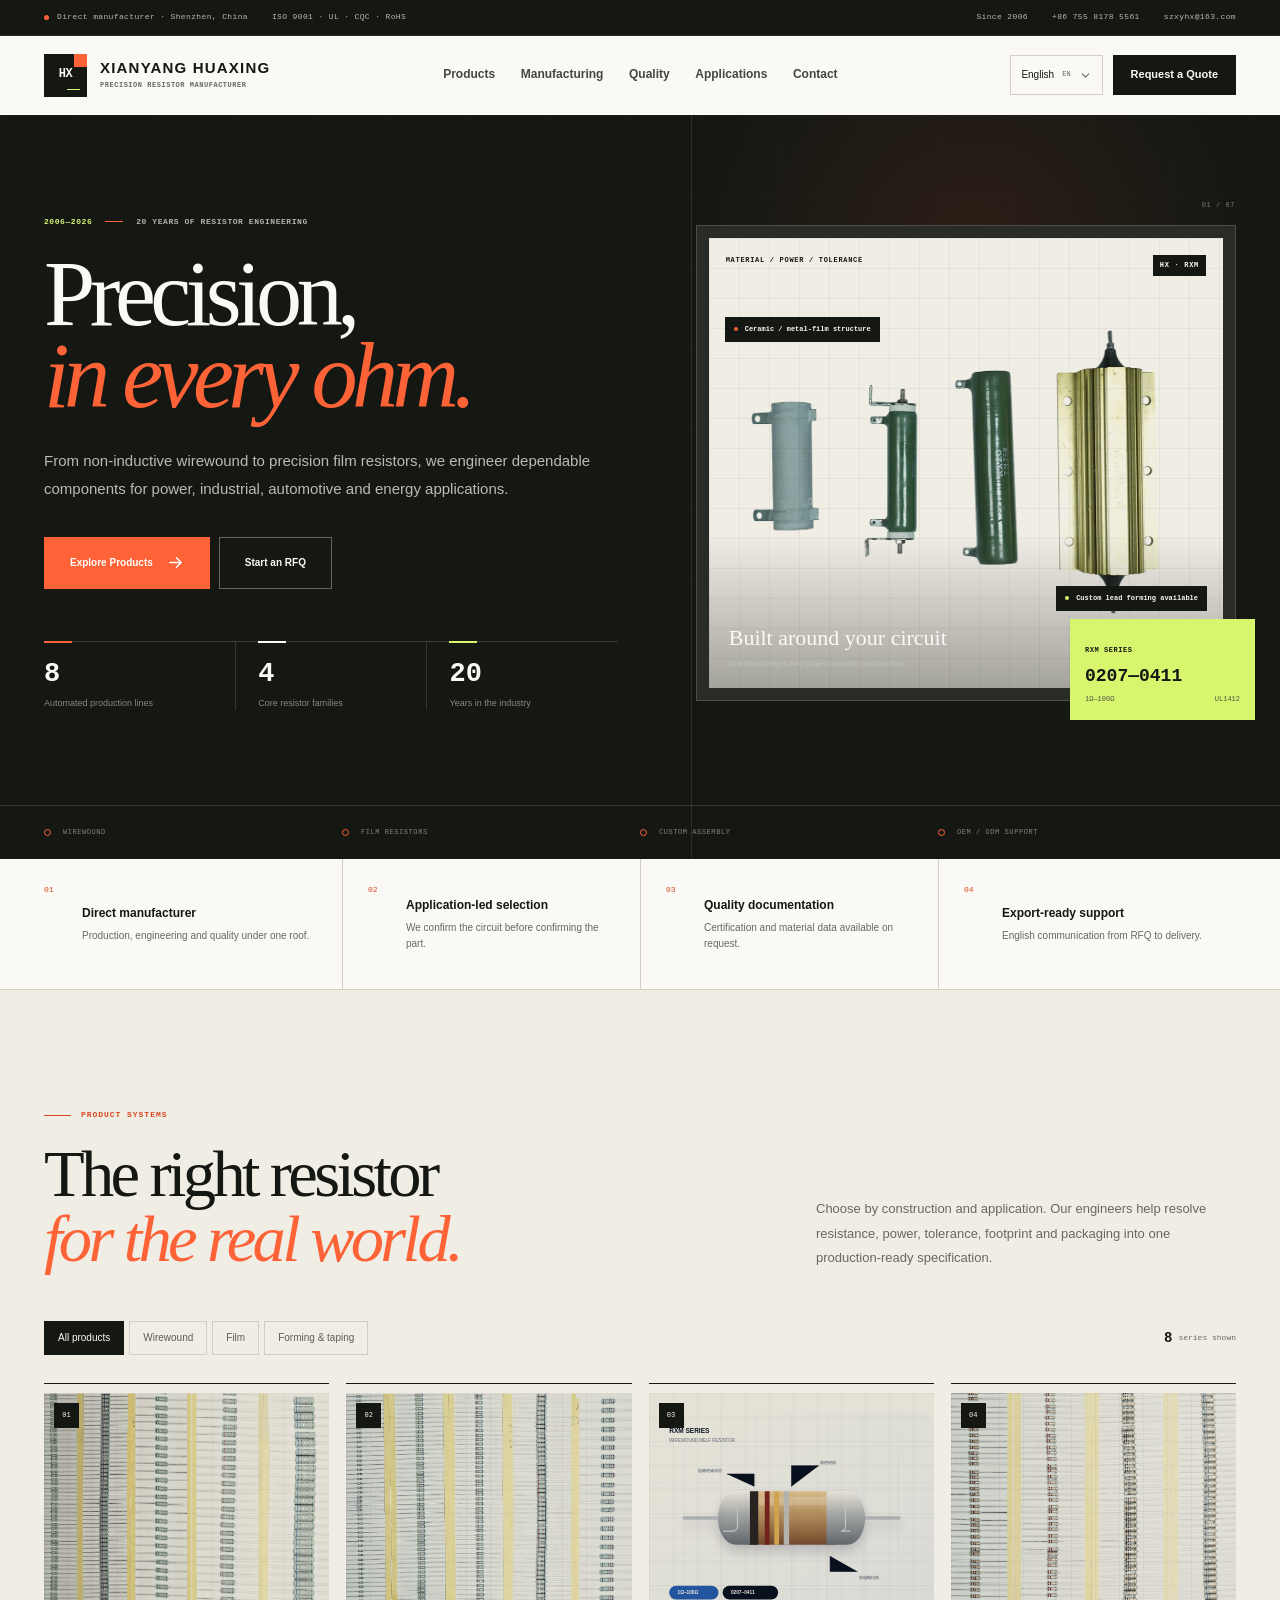
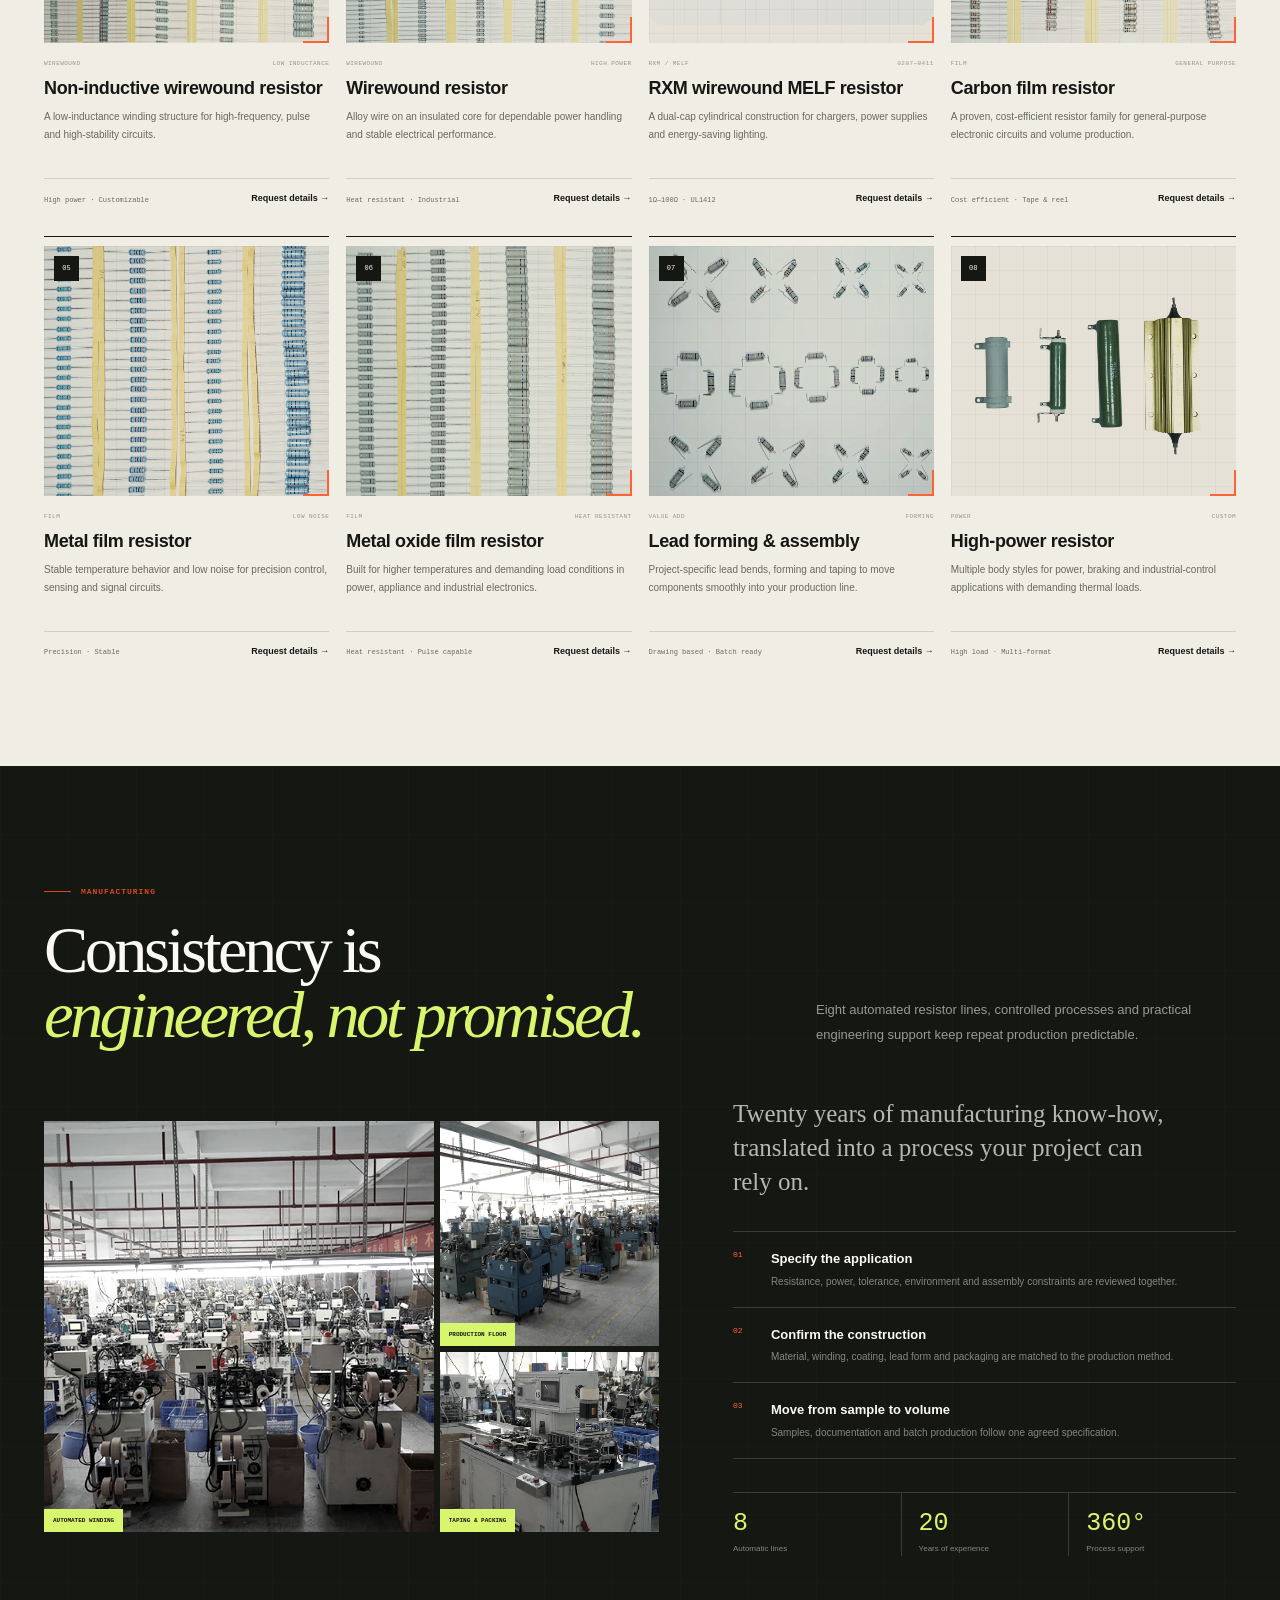
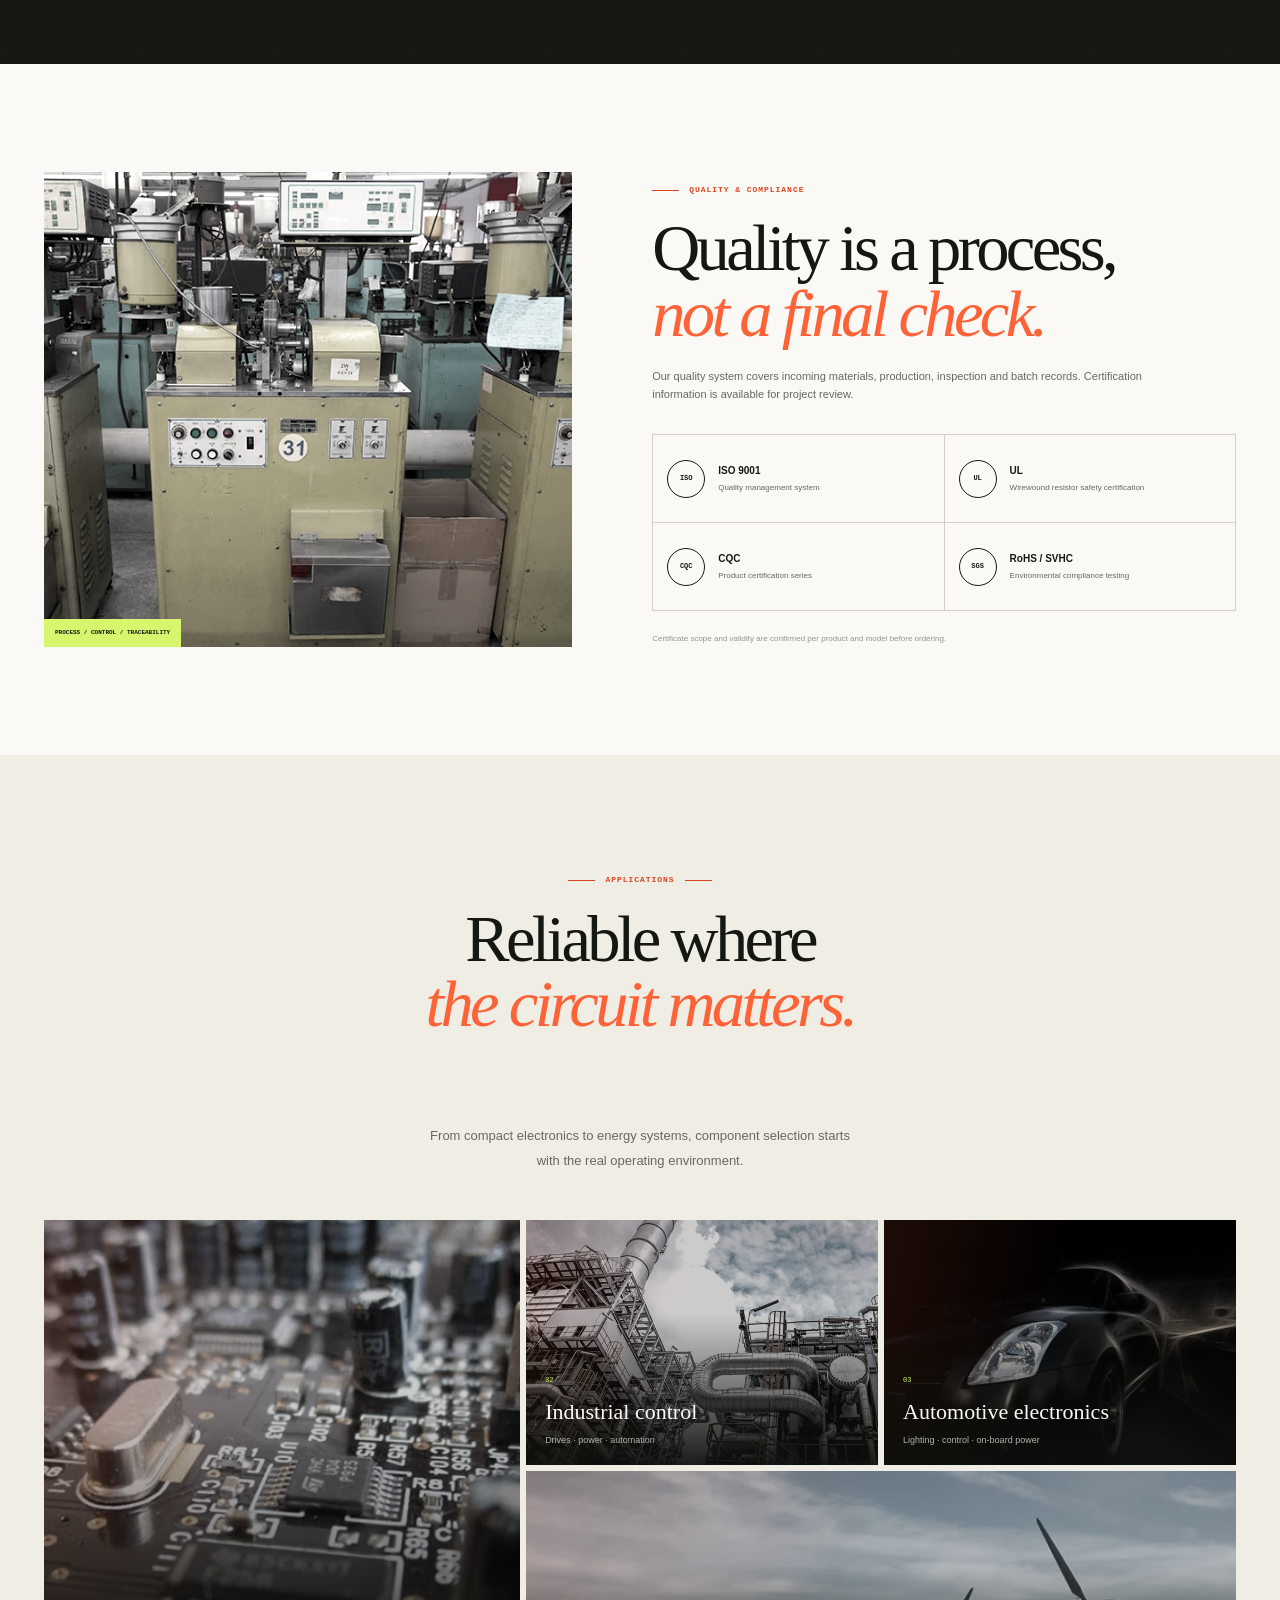
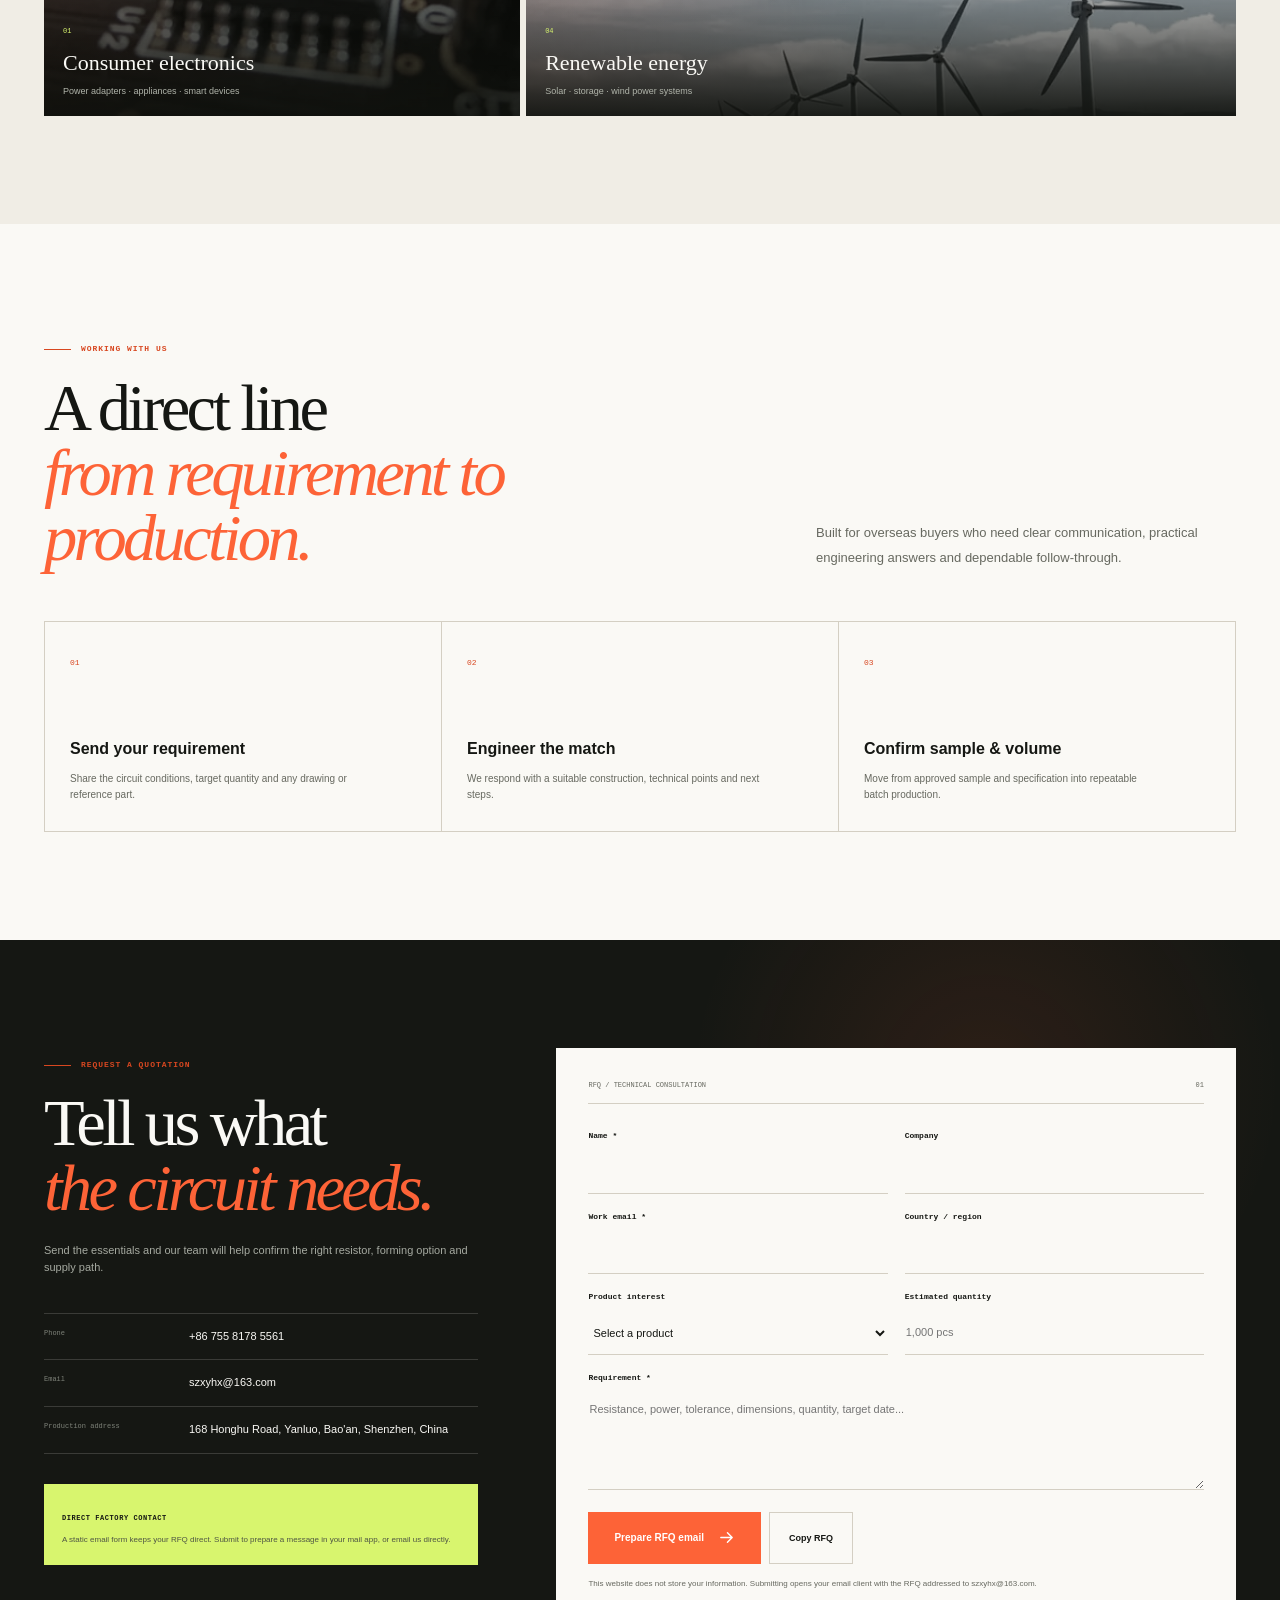
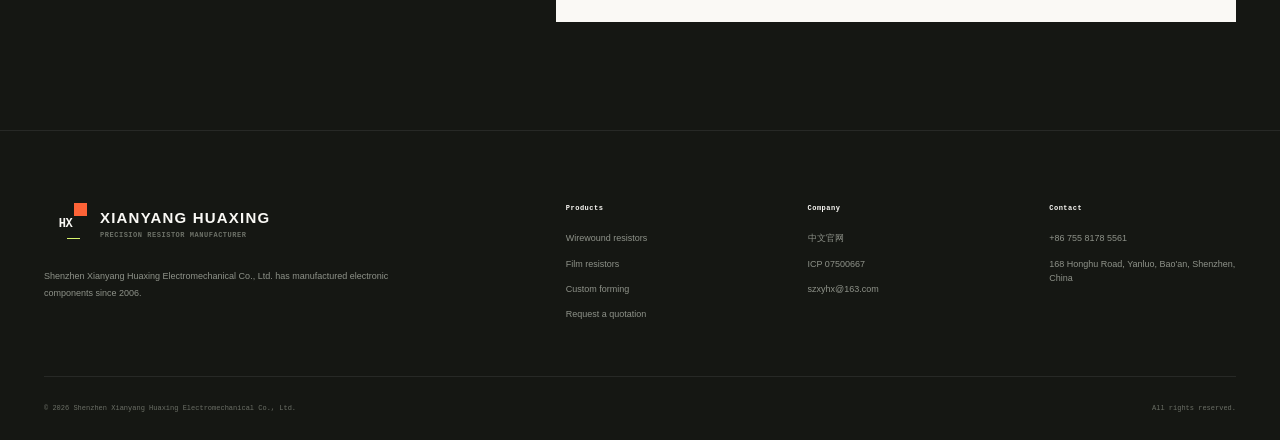
==== commit 23a205fd: "Launch English-first multilingual export website" ====
--- a/index.html
+++ b/index.html
@@ -1,535 +1,523 @@
 <!doctype html>
-<html lang="zh-CN">
+<html lang="en">
 <head>
   <meta charset="utf-8">
   <meta name="viewport" content="width=device-width, initial-scale=1">
-  <title>咸阳华星｜电阻器研发制造商｜深圳市咸阳华星机电有限公司</title>
-  <meta name="description" content="深圳市咸阳华星机电有限公司成立于2006年，专注绕线、碳膜、金属膜、金属氧化膜电阻器及二次加工，为电源、工业控制、家电与新能源客户提供电阻器选型、定制与批量供货服务。">
-  <meta name="keywords" content="咸阳华星,华星机电,电阻器厂家,绕线电阻器,无感绕线电阻器,金属膜电阻器,碳膜电阻器,金属氧化膜电阻器,深圳电阻器">
-  <meta name="theme-color" content="#161815">
+  <title>Xianyang Huaxing | Precision Resistor Manufacturer</title>
+  <meta name="description" content="Xianyang Huaxing is a Shenzhen-based resistor manufacturer with 20 years of experience in wirewound, film, high-power and custom resistor solutions for global buyers.">
+  <meta name="theme-color" content="#151713">
   <meta property="og:type" content="website">
-  <meta property="og:title" content="咸阳华星｜每一欧姆，都经得起现场">
-  <meta property="og:description" content="20年专注电阻器研发与制造。绕线、膜式、二次加工及定制方案。">
+  <meta property="og:title" content="Xianyang Huaxing | Precision in Every Ohm">
+  <meta property="og:description" content="Direct manufacturer of wirewound, carbon film, metal film and metal oxide resistors. Export-focused support from sample to volume.">
   <meta property="og:image" content="assets/images/high-power.webp">
+  <link rel="canonical" href="https://hhcnmtkrt8-lab.github.io/huaxing-resistor/">
+  <link rel="alternate" hreflang="en" href="https://hhcnmtkrt8-lab.github.io/huaxing-resistor/">
+  <link rel="alternate" hreflang="zh-CN" href="https://hhcnmtkrt8-lab.github.io/huaxing-resistor/zh.html">
+  <link rel="alternate" hreflang="es-MX" href="https://hhcnmtkrt8-lab.github.io/huaxing-resistor/?lang=es-mx">
+  <link rel="alternate" hreflang="vi" href="https://hhcnmtkrt8-lab.github.io/huaxing-resistor/?lang=vi">
+  <link rel="alternate" hreflang="pt-BR" href="https://hhcnmtkrt8-lab.github.io/huaxing-resistor/?lang=pt-br">
+  <link rel="alternate" hreflang="es-AR" href="https://hhcnmtkrt8-lab.github.io/huaxing-resistor/?lang=es-ar">
+  <link rel="alternate" hreflang="fr" href="https://hhcnmtkrt8-lab.github.io/huaxing-resistor/?lang=fr">
   <link rel="icon" href="assets/images/favicon.svg" type="image/svg+xml">
-  <link rel="stylesheet" href="assets/css/v2.css">
-  <script type="application/ld+json">
-  {
-    "@context": "https://schema.org",
-    "@type": "Organization",
-    "name": "深圳市咸阳华星机电有限公司",
-    "alternateName": "咸阳华星",
-    "url": "https://hhcnmtkrt8-lab.github.io/huaxing-resistor/",
-    "foundingDate": "2006",
-    "email": "szxyhx@163.com",
-    "telephone": "+86-755-81785561",
-    "address": {
-      "@type": "PostalAddress",
-      "addressLocality": "深圳市",
-      "addressRegion": "广东",
-      "streetAddress": "宝安区燕罗街道燕川社区红湖路168号厂房1栋第四层",
-      "addressCountry": "CN"
-    },
-    "description": "专注电子元器件产品研究、制造与销售的电阻器研发制造企业。"
-  }
-  </script>
+  <link rel="preload" href="assets/images/high-power.webp" as="image" type="image/webp">
+  <link rel="stylesheet" href="assets/css/global.css">
 </head>
 <body>
-  <a class="skip-link" href="#main-content">跳至主要内容</a>
-  <noscript><div class="no-script">浏览器未启用 JavaScript，产品筛选与询价表单增强功能将不可用；电话、邮箱及产品信息仍可正常浏览。</div></noscript>
-
-  <div class="topbar">
-    <div class="container topbar-inner">
-      <div class="topbar-group">
-        <span class="topbar-item">
-          <svg viewBox="0 0 20 20" aria-hidden="true"><path d="M10 2.5 3.4 5.7v4.6c0 4 2.8 6.3 6.6 7.2 3.8-.9 6.6-3.2 6.6-7.2V5.7L10 2.5Z" fill="none" stroke="currentColor" stroke-width="1.5"/><path d="m6.9 10 2 2 4.2-4.2" fill="none" stroke="currentColor" stroke-width="1.5" stroke-linecap="round" stroke-linejoin="round"/></svg>
-          2006—2026 · 20 年电阻器研发制造
-        </span>
-        <span class="topbar-item">
-          <svg viewBox="0 0 20 20" aria-hidden="true"><circle cx="10" cy="10" r="7" fill="none" stroke="currentColor" stroke-width="1.5"/><path d="m7 10 2 2 4-4" fill="none" stroke="currentColor" stroke-width="1.5" stroke-linecap="round" stroke-linejoin="round"/></svg>
-          ISO 9001 · UL · CQC · RoHS
-        </span>
-      </div>
-      <div class="topbar-group">
-        <a class="topbar-item" href="tel:+8675581785561">0755-81785561</a>
-        <a class="topbar-item" href="mailto:szxyhx@163.com">szxyhx@163.com</a>
+  <a class="skip-link" href="#main-content">Skip to content</a>
+  <div class="utility-bar">
+    <div class="shell utility-inner">
+      <div class="utility-group">
+        <span><i></i><span data-i18n="utility.direct">Direct manufacturer · Shenzhen, China</span></span>
+        <span data-i18n="utility.cert">ISO 9001 · UL · CQC · RoHS</span>
+      </div>
+      <div class="utility-group">
+        <span data-i18n="utility.since">Since 2006</span>
+        <a href="tel:+8675581785561">+86 755 8178 5561</a>
+        <a href="mailto:szxyhx@163.com">szxyhx@163.com</a>
       </div>
     </div>
   </div>
 
   <header class="site-header">
-    <div class="container header-inner">
-      <a class="brand" href="index.html" aria-label="咸阳华星首页">
+    <div class="shell header-inner">
+      <a class="brand" href="index.html" data-localized-home aria-label="Xianyang Huaxing home">
         <span class="brand-mark" aria-hidden="true">HX</span>
         <span class="brand-copy">
-          <strong>咸阳华星</strong>
-          <span>XIANYANG HUAXING ELECTROMECHANICAL</span>
+          <strong>XIANYANG HUAXING</strong>
+          <span>PRECISION RESISTOR MANUFACTURER</span>
         </span>
       </a>
-      <nav class="primary-nav" id="primary-nav" aria-label="主导航">
-        <a href="index.html" aria-current="page">首页</a>
-        <a href="products.html">产品中心</a>
-        <a href="quality.html">制造与品质</a>
-        <a href="about.html">关于华星</a>
-        <a href="index.html#support">采购支持</a>
-        <a href="contact.html">联系我们</a>
+
+      <nav class="primary-nav" id="primary-nav" aria-label="Primary navigation">
+        <a href="#products" data-i18n="nav.products">Products</a>
+        <a href="#manufacturing" data-i18n="nav.manufacturing">Manufacturing</a>
+        <a href="#quality" data-i18n="nav.quality">Quality</a>
+        <a href="#applications" data-i18n="nav.applications">Applications</a>
+        <a href="#rfq" data-i18n="nav.contact">Contact</a>
       </nav>
+
       <div class="header-actions">
-        <a class="header-hotline" href="tel:+8675581785561">
-          <span>全国服务热线</span>
-          <strong>0755-81785561</strong>
-        </a>
-        <a class="button button-primary header-quote" href="contact.html#inquiry">获取报价</a>
-        <button class="nav-toggle" type="button" data-nav-toggle aria-controls="primary-nav" aria-expanded="false" aria-label="打开导航菜单"><span></span></button>
+        <div class="language-picker" data-language-picker>
+          <button class="language-trigger" type="button" data-language-trigger aria-expanded="false" aria-controls="language-menu">
+            <span data-language-name>English</span>
+            <em data-language-code>EN</em>
+            <svg viewBox="0 0 16 16" aria-hidden="true"><path d="m4 6 4 4 4-4" fill="none" stroke="currentColor" stroke-width="1.3" stroke-linecap="round" stroke-linejoin="round"/></svg>
+          </button>
+          <div class="language-menu" id="language-menu" data-language-menu hidden>
+            <button type="button" data-locale="en"><span>English</span><em>EN</em></button>
+            <a href="zh.html" hreflang="zh"><span>中文</span><em>ZH</em></a>
+            <button type="button" data-locale="es-mx"><span>Español (México)</span><em>MX</em></button>
+            <button type="button" data-locale="vi"><span>Tiếng Việt</span><em>VN</em></button>
+            <button type="button" data-locale="pt-br"><span>Português (Brasil)</span><em>BR</em></button>
+            <button type="button" data-locale="es-ar"><span>Español (Argentina)</span><em>AR</em></button>
+            <button type="button" data-locale="fr"><span>Français</span><em>FR</em></button>
+          </div>
+        </div>
+        <a class="header-cta" href="#rfq" data-i18n="nav.quote">Request a Quote</a>
+        <button class="nav-toggle" type="button" data-nav-toggle aria-controls="primary-nav" aria-expanded="false" aria-label="Open navigation">
+          <span></span>
+        </button>
       </div>
     </div>
   </header>
 
   <main id="main-content">
     <section class="hero">
-      <div class="container hero-inner">
+      <div class="shell hero-grid">
         <div class="hero-copy">
-          <span class="hero-pill"><i></i>RESISTOR ENGINEERING SINCE 2006</span>
-          <h1>每一欧姆，<br><span>都经得起现场。</span></h1>
-          <p class="hero-lead">从碳膜、金属膜到无感绕线电阻器，咸阳华星把二十年制造经验、8 条自动产线与工程协同，落到每一颗电阻器的稳定性里。</p>
+          <div class="hero-kicker">
+            <span>2006—2026</span>
+            <span data-i18n="hero.kicker">20 years of resistor engineering</span>
+          </div>
+          <h1>
+            <span data-i18n="hero.title1">Precision,</span>
+            <em data-i18n="hero.title2">in every ohm.</em>
+          </h1>
+          <p class="hero-lede" data-i18n="hero.lede">From non-inductive wirewound to precision film resistors, we engineer dependable components for power, industrial, automotive and energy applications.</p>
           <div class="hero-actions">
-            <a class="button button-orange" href="products.html">
-              浏览产品中心
-              <svg viewBox="0 0 20 20" aria-hidden="true"><path d="M4 10h11M11 5l5 5-5 5" fill="none" stroke="currentColor" stroke-width="1.8" stroke-linecap="round" stroke-linejoin="round"/></svg>
+            <a class="btn btn-accent" href="#products">
+              <span data-i18n="hero.ctaPrimary">Explore Products</span>
+              <svg viewBox="0 0 18 18" aria-hidden="true"><path d="M3 9h11M10 4l5 5-5 5" fill="none" stroke="currentColor" stroke-width="1.5" stroke-linecap="round" stroke-linejoin="round"/></svg>
             </a>
-            <a class="button button-outline-light" href="contact.html#inquiry">把需求交给工程师</a>
-          </div>
-          <div class="hero-proof" aria-label="公司能力概览">
-            <div class="hero-proof-item">
-              <strong>8 条</strong>
-              <span>全自动电阻器生产线</span>
-            </div>
-            <div class="hero-proof-item">
-              <strong>4 大</strong>
-              <span>基础电阻器产品系列</span>
-            </div>
-            <div class="hero-proof-item">
-              <strong>全流程</strong>
-              <span>研发 · 制造 · 定制配套</span>
-            </div>
-          </div>
-        </div>
-
-        <div class="product-stage" aria-label="产品制造示意">
-          <div class="stage-screen">
-            <img src="assets/images/high-power.webp" alt="大功率及绕线电阻器产品组图" width="1200" height="947">
-            <div class="stage-topline">
-              <span>MATERIAL / STRUCTURE / TOLERANCE</span>
-              <span>HX / 01</span>
-            </div>
-            <span class="stage-callout stage-callout-one">陶瓷芯 / 金属膜结构</span>
-            <span class="stage-callout stage-callout-two">支持外形与引脚定制</span>
-          </div>
-          <div class="stage-caption">
-            <div>
-              <strong>从标准品，到项目型结构</strong>
-              <span>按现场条件确认材料、功率、精度与装配方式。</span>
-            </div>
-            <div class="stage-chip-row">
-              <span>阻燃涂装</span>
-              <span>自动编带</span>
-              <span>批次管理</span>
-            </div>
-          </div>
-        </div>
-      </div>
-    </section>
-
-    <div class="product-marquee" aria-label="核心产品与技术能力">
-      <div class="product-marquee-track">
-        <div class="product-marquee-group">
-          <span>WIREWOUND RESISTORS</span>
-          <span>NON-INDUCTIVE TECHNOLOGY</span>
-          <span>METAL FILM</span>
-          <span>CARBON FILM</span>
-          <span>METAL OXIDE FILM</span>
-          <span>RADIAL TAPING</span>
-          <span>UL / CQC / RoHS</span>
-        </div>
-        <div class="product-marquee-group" aria-hidden="true">
-          <span>WIREWOUND RESISTORS</span>
-          <span>NON-INDUCTIVE TECHNOLOGY</span>
-          <span>METAL FILM</span>
-          <span>CARBON FILM</span>
-          <span>METAL OXIDE FILM</span>
-          <span>RADIAL TAPING</span>
-          <span>UL / CQC / RoHS</span>
-        </div>
+            <a class="btn btn-ghost" href="#rfq" data-i18n="hero.ctaSecondary">Start an RFQ</a>
+          </div>
+          <div class="hero-metrics">
+            <div><strong>8</strong><span data-i18n="hero.metric1">Automated production lines</span></div>
+            <div><strong>4</strong><span data-i18n="hero.metric2">Core resistor families</span></div>
+            <div><strong>20</strong><span data-i18n="hero.metric3">Years in the industry</span></div>
+          </div>
+        </div>
+
+        <div class="hero-visual" data-reveal>
+          <span class="visual-index">01 / 07</span>
+          <div class="visual-frame">
+            <div class="visual-topline">
+              <span>MATERIAL / POWER / TOLERANCE</span>
+              <span>HX · RXM</span>
+            </div>
+            <img src="assets/images/high-power.webp" alt="High power and wirewound resistor product range" width="1200" height="947">
+            <span class="visual-label visual-label-a" data-i18n="hero.callout1">Ceramic / metal-film structure</span>
+            <span class="visual-label visual-label-b" data-i18n="hero.callout2">Custom lead forming available</span>
+            <div class="visual-caption">
+              <strong data-i18n="hero.visualTitle">Built around your circuit</strong>
+              <span data-i18n="hero.visualText">Standard ranges and project-specific construction.</span>
+            </div>
+          </div>
+          <div class="spec-card">
+            <span>RXM SERIES</span>
+            <strong>0207—0411</strong>
+            <div><span>1Ω—100Ω</span><span>UL1412</span></div>
+          </div>
+        </div>
+      </div>
+      <div class="hero-footer">
+        <div class="shell hero-footer-inner">
+          <span data-i18n="hero.footer1">WIREWOUND</span>
+          <span data-i18n="hero.footer2">FILM RESISTORS</span>
+          <span data-i18n="hero.footer3">CUSTOM ASSEMBLY</span>
+          <span data-i18n="hero.footer4">OEM / ODM SUPPORT</span>
+        </div>
+      </div>
+    </section>
+
+    <section class="feature-rail" aria-label="Core capabilities">
+      <div class="shell feature-grid">
+        <div class="feature">
+          <span>01</span>
+          <div><strong data-i18n="feature.1title">Direct manufacturer</strong><p data-i18n="feature.1text">Production, engineering and quality under one roof.</p></div>
+        </div>
+        <div class="feature">
+          <span>02</span>
+          <div><strong data-i18n="feature.2title">Application-led selection</strong><p data-i18n="feature.2text">We confirm the circuit before confirming the part.</p></div>
+        </div>
+        <div class="feature">
+          <span>03</span>
+          <div><strong data-i18n="feature.3title">Quality documentation</strong><p data-i18n="feature.3text">Certification and material data available on request.</p></div>
+        </div>
+        <div class="feature">
+          <span>04</span>
+          <div><strong data-i18n="feature.4title">Export-ready support</strong><p data-i18n="feature.4text">English communication from RFQ to delivery.</p></div>
+        </div>
+      </div>
+    </section>
+
+    <section class="section products-section" id="products">
+      <div class="shell">
+        <div class="section-head">
+          <div>
+            <span class="eyebrow" data-i18n="products.eyebrow">PRODUCT SYSTEMS</span>
+            <h2><span data-i18n="products.title1">The right resistor</span><br><em data-i18n="products.title2">for the real world.</em></h2>
+          </div>
+          <p data-i18n="products.lede">Choose by construction and application. Our engineers help resolve resistance, power, tolerance, footprint and packaging into one production-ready specification.</p>
+        </div>
+
+        <div class="product-filter" aria-label="Product filters">
+          <button class="is-active" type="button" data-global-filter="all" aria-pressed="true" data-i18n="filters.all">All products</button>
+          <button type="button" data-global-filter="wirewound" aria-pressed="false" data-i18n="filters.wirewound">Wirewound</button>
+          <button type="button" data-global-filter="film" aria-pressed="false" data-i18n="filters.film">Film</button>
+          <button type="button" data-global-filter="assembly" aria-pressed="false" data-i18n="filters.assembly">Forming &amp; taping</button>
+          <span class="product-result"><b data-product-count>8</b> <span data-i18n="filters.count">series shown</span></span>
+        </div>
+
+        <div class="global-product-grid">
+          <article class="global-product" data-group="wirewound">
+            <div class="gp-media">
+              <span>01</span>
+              <img src="assets/images/non-inductive-wound.webp" alt="Non-inductive wirewound resistor" loading="lazy" width="1200" height="947">
+            </div>
+            <div class="gp-meta"><span>WIREWOUND</span><span>LOW INDUCTANCE</span></div>
+            <h3 data-i18n="product.nonInductive.name">Non-inductive wirewound resistor</h3>
+            <p data-i18n="product.nonInductive.text">A low-inductance winding structure for high-frequency, pulse and high-stability circuits.</p>
+            <div class="gp-bottom">
+              <span class="gp-tag" data-i18n="product.nonInductive.tag">High power · Customizable</span>
+              <button type="button" data-rfq-product="nonInductive" data-i18n="common.request">Request details →</button>
+            </div>
+          </article>
+
+          <article class="global-product" data-group="wirewound">
+            <div class="gp-media">
+              <span>02</span>
+              <img src="assets/images/wound-resistor-alt.webp" alt="Wirewound resistor series" loading="lazy" width="1200" height="947">
+            </div>
+            <div class="gp-meta"><span>WIREWOUND</span><span>HIGH POWER</span></div>
+            <h3 data-i18n="product.wirewound.name">Wirewound resistor</h3>
+            <p data-i18n="product.wirewound.text">Alloy wire on an insulated core for dependable power handling and stable electrical performance.</p>
+            <div class="gp-bottom">
+              <span class="gp-tag" data-i18n="product.wirewound.tag">Heat resistant · Industrial</span>
+              <button type="button" data-rfq-product="wirewound" data-i18n="common.request">Request details →</button>
+            </div>
+          </article>
+
+          <article class="global-product" data-group="wirewound">
+            <div class="gp-media gp-media-illustration">
+              <span>03</span>
+              <img src="assets/images/rxm-illustration.svg" alt="RXM MELF wirewound resistor illustration" loading="lazy" width="960" height="720">
+            </div>
+            <div class="gp-meta"><span>RXM / MELF</span><span>0207—0411</span></div>
+            <h3 data-i18n="product.rxm.name">RXM wirewound MELF resistor</h3>
+            <p data-i18n="product.rxm.text">A dual-cap cylindrical construction for chargers, power supplies and energy-saving lighting.</p>
+            <div class="gp-bottom">
+              <span class="gp-tag" data-i18n="product.rxm.tag">1Ω—100Ω · UL1412</span>
+              <button type="button" data-rfq-product="rxm" data-i18n="common.request">Request details →</button>
+            </div>
+          </article>
+
+          <article class="global-product" data-group="film">
+            <div class="gp-media">
+              <span>04</span>
+              <img src="assets/images/carbon-film.webp" alt="Carbon film resistor tape" loading="lazy" width="1200" height="947">
+            </div>
+            <div class="gp-meta"><span>FILM</span><span>GENERAL PURPOSE</span></div>
+            <h3 data-i18n="product.carbon.name">Carbon film resistor</h3>
+            <p data-i18n="product.carbon.text">A proven, cost-efficient resistor family for general-purpose electronic circuits and volume production.</p>
+            <div class="gp-bottom">
+              <span class="gp-tag" data-i18n="product.carbon.tag">Cost efficient · Tape &amp; reel</span>
+              <button type="button" data-rfq-product="carbon" data-i18n="common.request">Request details →</button>
+            </div>
+          </article>
+
+          <article class="global-product" data-group="film">
+            <div class="gp-media">
+              <span>05</span>
+              <img src="assets/images/metal-film-main.webp" alt="Metal film resistor tape" loading="lazy" width="1200" height="947">
+            </div>
+            <div class="gp-meta"><span>FILM</span><span>LOW NOISE</span></div>
+            <h3 data-i18n="product.metal.name">Metal film resistor</h3>
+            <p data-i18n="product.metal.text">Stable temperature behavior and low noise for precision control, sensing and signal circuits.</p>
+            <div class="gp-bottom">
+              <span class="gp-tag" data-i18n="product.metal.tag">Precision · Stable</span>
+              <button type="button" data-rfq-product="metal" data-i18n="common.request">Request details →</button>
+            </div>
+          </article>
+
+          <article class="global-product" data-group="film">
+            <div class="gp-media">
+              <span>06</span>
+              <img src="assets/images/metal-oxide-main.webp" alt="Metal oxide film resistor tape" loading="lazy" width="1200" height="947">
+            </div>
+            <div class="gp-meta"><span>FILM</span><span>HEAT RESISTANT</span></div>
+            <h3 data-i18n="product.oxide.name">Metal oxide film resistor</h3>
+            <p data-i18n="product.oxide.text">Built for higher temperatures and demanding load conditions in power, appliance and industrial electronics.</p>
+            <div class="gp-bottom">
+              <span class="gp-tag" data-i18n="product.oxide.tag">Heat resistant · Pulse capable</span>
+              <button type="button" data-rfq-product="oxide" data-i18n="common.request">Request details →</button>
+            </div>
+          </article>
+
+          <article class="global-product" data-group="assembly">
+            <div class="gp-media">
+              <span>07</span>
+              <img src="assets/images/formed.webp" alt="Formed resistor components" loading="lazy" width="1200" height="947">
+            </div>
+            <div class="gp-meta"><span>VALUE ADD</span><span>FORMING</span></div>
+            <h3 data-i18n="product.forming.name">Lead forming &amp; assembly</h3>
+            <p data-i18n="product.forming.text">Project-specific lead bends, forming and taping to move components smoothly into your production line.</p>
+            <div class="gp-bottom">
+              <span class="gp-tag" data-i18n="product.forming.tag">Drawing based · Batch ready</span>
+              <button type="button" data-rfq-product="forming" data-i18n="common.request">Request details →</button>
+            </div>
+          </article>
+
+          <article class="global-product" data-group="assembly">
+            <div class="gp-media">
+              <span>08</span>
+              <img src="assets/images/high-power.webp" alt="High power resistor products" loading="lazy" width="1200" height="947">
+            </div>
+            <div class="gp-meta"><span>POWER</span><span>CUSTOM</span></div>
+            <h3 data-i18n="product.highPower.name">High-power resistor</h3>
+            <p data-i18n="product.highPower.text">Multiple body styles for power, braking and industrial-control applications with demanding thermal loads.</p>
+            <div class="gp-bottom">
+              <span class="gp-tag" data-i18n="product.highPower.tag">High load · Multi-format</span>
+              <button type="button" data-rfq-product="highPower" data-i18n="common.request">Request details →</button>
+            </div>
+          </article>
+        </div>
+      </div>
+    </section>
+
+    <section class="section manufacturing" id="manufacturing">
+      <div class="shell">
+        <div class="section-head section-head-dark">
+          <div>
+            <span class="eyebrow" data-i18n="manufacturing.eyebrow">MANUFACTURING</span>
+            <h2><span data-i18n="manufacturing.title1">Consistency is</span><br><em data-i18n="manufacturing.title2">engineered, not promised.</em></h2>
+          </div>
+          <p data-i18n="manufacturing.lede">Eight automated resistor lines, controlled processes and practical engineering support keep repeat production predictable.</p>
+        </div>
+
+        <div class="manufacturing-layout">
+          <div class="factory-visual" data-reveal>
+            <figure class="factory-main">
+              <img src="assets/images/factory-winding.webp" alt="Automated resistor winding line" loading="lazy" width="800" height="533">
+              <figcaption data-i18n="manufacturing.caption1">AUTOMATED WINDING</figcaption>
+            </figure>
+            <figure>
+              <img src="assets/images/factory-welding.webp" alt="Resistor production floor" loading="lazy" width="800" height="533">
+              <figcaption data-i18n="manufacturing.caption2">PRODUCTION FLOOR</figcaption>
+            </figure>
+            <figure>
+              <img src="assets/images/factory-taping.webp" alt="Automated resistor taping equipment" loading="lazy" width="800" height="533">
+              <figcaption data-i18n="manufacturing.caption3">TAPING &amp; PACKING</figcaption>
+            </figure>
+          </div>
+          <div class="manufacturing-copy" data-reveal>
+            <p class="manufacturing-lead" data-i18n="manufacturing.copy">Twenty years of manufacturing know-how, translated into a process your project can rely on.</p>
+            <div class="process-list">
+              <div>
+                <span>01</span>
+                <h3 data-i18n="manufacturing.step1title">Specify the application</h3>
+                <p data-i18n="manufacturing.step1text">Resistance, power, tolerance, environment and assembly constraints are reviewed together.</p>
+              </div>
+              <div>
+                <span>02</span>
+                <h3 data-i18n="manufacturing.step2title">Confirm the construction</h3>
+                <p data-i18n="manufacturing.step2text">Material, winding, coating, lead form and packaging are matched to the production method.</p>
+              </div>
+              <div>
+                <span>03</span>
+                <h3 data-i18n="manufacturing.step3title">Move from sample to volume</h3>
+                <p data-i18n="manufacturing.step3text">Samples, documentation and batch production follow one agreed specification.</p>
+              </div>
+            </div>
+            <div class="manufacturing-stats">
+              <div><strong>8</strong><span data-i18n="manufacturing.stat1">Automatic lines</span></div>
+              <div><strong>20</strong><span data-i18n="manufacturing.stat2">Years of experience</span></div>
+              <div><strong>360°</strong><span data-i18n="manufacturing.stat3">Process support</span></div>
+            </div>
+          </div>
+        </div>
+      </div>
+    </section>
+
+    <section class="section quality" id="quality">
+      <div class="shell quality-layout">
+        <div class="quality-image" data-reveal>
+          <img src="assets/images/factory-cut.webp" alt="Precision resistor manufacturing equipment" loading="lazy" width="800" height="533">
+          <span data-i18n="quality.imageLabel">PROCESS / CONTROL / TRACEABILITY</span>
+        </div>
+        <div class="quality-copy" data-reveal>
+          <span class="eyebrow" data-i18n="quality.eyebrow">QUALITY &amp; COMPLIANCE</span>
+          <h2><span data-i18n="quality.title1">Quality is a process,</span><br><em data-i18n="quality.title2">not a final check.</em></h2>
+          <p data-i18n="quality.lede">Our quality system covers incoming materials, production, inspection and batch records. Certification information is available for project review.</p>
+          <div class="cert-grid">
+            <div><b>ISO</b><span><strong>ISO 9001</strong><small data-i18n="quality.iso">Quality management system</small></span></div>
+            <div><b>UL</b><span><strong>UL</strong><small data-i18n="quality.ul">Wirewound resistor safety certification</small></span></div>
+            <div><b>CQC</b><span><strong>CQC</strong><small data-i18n="quality.cqc">Product certification series</small></span></div>
+            <div><b>SGS</b><span><strong>RoHS / SVHC</strong><small data-i18n="quality.rohs">Environmental compliance testing</small></span></div>
+          </div>
+          <p class="quality-note" data-i18n="quality.note">Certificate scope and validity are confirmed per product and model before ordering.</p>
+        </div>
+      </div>
+    </section>
+
+    <section class="section applications" id="applications">
+      <div class="shell">
+        <div class="section-head section-head-center">
+          <div>
+            <span class="eyebrow" data-i18n="applications.eyebrow">APPLICATIONS</span>
+            <h2><span data-i18n="applications.title1">Reliable where</span><br><em data-i18n="applications.title2">the circuit matters.</em></h2>
+          </div>
+          <p data-i18n="applications.lede">From compact electronics to energy systems, component selection starts with the real operating environment.</p>
+        </div>
+        <div class="application-grid" data-reveal>
+          <figure class="application-large">
+            <img src="assets/images/application-3.webp" alt="Consumer electronics circuit board" loading="lazy" width="760" height="440">
+            <figcaption><span>01</span><strong data-i18n="application.electronics">Consumer electronics</strong><small data-i18n="application.electronicsText">Power adapters · appliances · smart devices</small></figcaption>
+          </figure>
+          <figure>
+            <img src="assets/images/application-2.webp" alt="Industrial control environment" loading="lazy" width="760" height="440">
+            <figcaption><span>02</span><strong data-i18n="application.industrial">Industrial control</strong><small data-i18n="application.industrialText">Drives · power · automation</small></figcaption>
+          </figure>
+          <figure>
+            <img src="assets/images/application-5.webp" alt="Automotive electronics environment" loading="lazy" width="760" height="440">
+            <figcaption><span>03</span><strong data-i18n="application.automotive">Automotive electronics</strong><small data-i18n="application.automotiveText">Lighting · control · on-board power</small></figcaption>
+          </figure>
+          <figure class="application-wide">
+            <img src="assets/images/application-8.webp" alt="Wind energy application" loading="lazy" width="760" height="440">
+            <figcaption><span>04</span><strong data-i18n="application.energy">Renewable energy</strong><small data-i18n="application.energyText">Solar · storage · wind power systems</small></figcaption>
+          </figure>
+        </div>
+      </div>
+    </section>
+
+    <section class="section export-section">
+      <div class="shell">
+        <div class="export-head">
+          <div>
+            <span class="eyebrow" data-i18n="export.eyebrow">WORKING WITH US</span>
+            <h2><span data-i18n="export.title1">A direct line</span><br><em data-i18n="export.title2">from requirement to production.</em></h2>
+          </div>
+          <p data-i18n="export.lede">Built for overseas buyers who need clear communication, practical engineering answers and dependable follow-through.</p>
+        </div>
+        <div class="export-steps">
+          <article data-reveal>
+            <span>01</span>
+            <h3 data-i18n="export.step1title">Send your requirement</h3>
+            <p data-i18n="export.step1text">Share the circuit conditions, target quantity and any drawing or reference part.</p>
+          </article>
+          <article data-reveal>
+            <span>02</span>
+            <h3 data-i18n="export.step2title">Engineer the match</h3>
+            <p data-i18n="export.step2text">We respond with a suitable construction, technical points and next steps.</p>
+          </article>
+          <article data-reveal>
+            <span>03</span>
+            <h3 data-i18n="export.step3title">Confirm sample &amp; volume</h3>
+            <p data-i18n="export.step3text">Move from approved sample and specification into repeatable batch production.</p>
+          </article>
+        </div>
+      </div>
+    </section>
+
+    <section class="section rfq-section" id="rfq">
+      <div class="shell rfq-layout">
+        <div class="rfq-copy">
+          <span class="eyebrow" data-i18n="rfq.eyebrow">REQUEST A QUOTATION</span>
+          <h2><span data-i18n="rfq.title1">Tell us what</span><br><em data-i18n="rfq.title2">the circuit needs.</em></h2>
+          <p data-i18n="rfq.lede">Send the essentials and our team will help confirm the right resistor, forming option and supply path.</p>
+          <div class="contact-list">
+            <a href="tel:+8675581785561"><span data-i18n="rfq.phone">Phone</span><strong>+86 755 8178 5561</strong></a>
+            <a href="mailto:szxyhx@163.com"><span data-i18n="rfq.email">Email</span><strong>szxyhx@163.com</strong></a>
+            <div><span data-i18n="rfq.factory">Production address</span><strong data-i18n="rfq.address">168 Honghu Road, Yanluo, Bao'an, Shenzhen, China</strong></div>
+          </div>
+          <div class="rfq-note">
+            <span data-i18n="rfq.directLabel">DIRECT FACTORY CONTACT</span>
+            <p data-i18n="rfq.directText">A static email form keeps your RFQ direct. Submit to prepare a message in your mail app, or email us directly.</p>
+          </div>
+        </div>
+
+        <form class="rfq-form" id="global-inquiry-form" novalidate>
+          <div class="form-topline"><span>RFQ / TECHNICAL CONSULTATION</span><span>01</span></div>
+          <div class="form-row">
+            <label><span data-i18n="form.name">Name *</span><input name="name" type="text" autocomplete="name" required></label>
+            <label><span data-i18n="form.company">Company</span><input name="company" type="text" autocomplete="organization"></label>
+            <label><span data-i18n="form.email">Work email *</span><input name="email" type="email" autocomplete="email" required></label>
+            <label><span data-i18n="form.country">Country / region</span><input name="country" type="text" autocomplete="country-name"></label>
+            <label><span data-i18n="form.product">Product interest</span>
+              <select name="product" id="global-product">
+                <option value="" data-i18n="form.selectProduct">Select a product</option>
+                <option value="nonInductive" data-i18n="product.nonInductive.name">Non-inductive wirewound resistor</option>
+                <option value="wirewound" data-i18n="product.wirewound.name">Wirewound resistor</option>
+                <option value="rxm" data-i18n="product.rxm.name">RXM wirewound MELF resistor</option>
+                <option value="carbon" data-i18n="product.carbon.name">Carbon film resistor</option>
+                <option value="metal" data-i18n="product.metal.name">Metal film resistor</option>
+                <option value="oxide" data-i18n="product.oxide.name">Metal oxide film resistor</option>
+                <option value="forming" data-i18n="product.forming.name">Lead forming &amp; assembly</option>
+                <option value="highPower" data-i18n="product.highPower.name">High-power resistor</option>
+              </select>
+            </label>
+            <label><span data-i18n="form.quantity">Estimated quantity</span><input name="quantity" type="text" placeholder="1,000 pcs"></label>
+            <label class="row-wide"><span data-i18n="form.message">Requirement *</span><textarea name="message" required data-i18n-placeholder="form.messagePlaceholder" placeholder="Resistance, power, tolerance, dimensions, quantity, target date..."></textarea></label>
+          </div>
+          <div class="form-actions">
+            <button class="btn btn-accent" type="submit">
+              <span data-i18n="form.submit">Prepare RFQ email</span>
+              <svg viewBox="0 0 18 18" aria-hidden="true"><path d="M3 9h11M10 4l5 5-5 5" fill="none" stroke="currentColor" stroke-width="1.5" stroke-linecap="round" stroke-linejoin="round"/></svg>
+            </button>
+            <button class="copy-button" type="button" data-global-copy data-i18n="form.copy">Copy RFQ</button>
+          </div>
+          <p class="form-status" data-global-form-status role="status" aria-live="polite"></p>
+          <p class="form-disclaimer" data-i18n="form.disclaimer">This website does not store your information. Submitting opens your email client with the RFQ addressed to szxyhx@163.com.</p>
+        </form>
+      </div>
+    </section>
+  </main>
+
+  <footer class="site-footer">
+    <div class="shell footer-main">
+      <div class="footer-brand">
+        <a class="brand" href="index.html" data-localized-home aria-label="Xianyang Huaxing home">
+          <span class="brand-mark" aria-hidden="true">HX</span>
+          <span class="brand-copy"><strong>XIANYANG HUAXING</strong><span>PRECISION RESISTOR MANUFACTURER</span></span>
+        </a>
+        <p data-i18n="footer.description">Shenzhen Xianyang Huaxing Electromechanical Co., Ltd. has manufactured electronic components since 2006.</p>
+      </div>
+      <div class="footer-column">
+        <h3 data-i18n="footer.products">Products</h3>
+        <a href="#products" data-i18n="footer.wirewound">Wirewound resistors</a>
+        <a href="#products" data-i18n="footer.film">Film resistors</a>
+        <a href="#products" data-i18n="footer.custom">Custom forming</a>
+        <a href="#rfq" data-i18n="footer.rfq">Request a quotation</a>
+      </div>
+      <div class="footer-column">
+        <h3 data-i18n="footer.company">Company</h3>
+        <a href="zh.html" data-i18n="footer.chinese">中文官网</a>
+        <a href="https://beian.miit.gov.cn/" target="_blank" rel="noopener">ICP 07500667</a>
+        <a href="mailto:szxyhx@163.com">szxyhx@163.com</a>
+      </div>
+      <div class="footer-column">
+        <h3 data-i18n="footer.contact">Contact</h3>
+        <a href="tel:+8675581785561">+86 755 8178 5561</a>
+        <p data-i18n="footer.address">168 Honghu Road, Yanluo, Bao'an, Shenzhen, China</p>
       </div>
     </div>
-
-    <div class="trust-bar">
-      <div class="container trust-grid">
-        <div class="trust-item">
-          <span class="trust-icon"><svg viewBox="0 0 24 24" aria-hidden="true"><path d="M3.5 8.5h17M5.5 5.5h13a2 2 0 0 1 2 2v9a2 2 0 0 1-2 2h-13a2 2 0 0 1-2-2v-9a2 2 0 0 1 2-2Z" fill="none" stroke="currentColor" stroke-width="1.6"/><path d="M7 12h3M7 15h6" stroke="currentColor" stroke-width="1.6" stroke-linecap="round"/><circle cx="17" cy="15" r="2" fill="none" stroke="currentColor" stroke-width="1.4"/></svg></span>
-          <div><strong>自动化生产</strong><span>8 条全自动电阻器产线</span></div>
-        </div>
-        <div class="trust-item">
-          <span class="trust-icon"><svg viewBox="0 0 24 24" aria-hidden="true"><path d="M12 2.8 4.5 6.4v5.4c0 4.8 3.2 7.5 7.5 9.3 4.3-1.8 7.5-4.5 7.5-9.3V6.4L12 2.8Z" fill="none" stroke="currentColor" stroke-width="1.6"/><path d="m8.3 12 2.4 2.4 5-5.2" fill="none" stroke="currentColor" stroke-width="1.8" stroke-linecap="round" stroke-linejoin="round"/></svg></span>
-          <div><strong>质量体系</strong><span>ISO 9001 质量管理体系</span></div>
-        </div>
-        <div class="trust-item">
-          <span class="trust-icon"><svg viewBox="0 0 24 24" aria-hidden="true"><path d="M7 4h10l2 3v13H5V7l2-3Z" fill="none" stroke="currentColor" stroke-width="1.6"/><path d="M9 12.5h6M9 16h4M9 9h6" stroke="currentColor" stroke-width="1.6" stroke-linecap="round"/></svg></span>
-          <div><strong>产品认证</strong><span>UL、CQC 安全与产品认证</span></div>
-        </div>
-        <div class="trust-item">
-          <span class="trust-icon"><svg viewBox="0 0 24 24" aria-hidden="true"><path d="M12 3.2c4.6 0 7.5 3.4 7.5 8 0 4.7-3 8.4-7.5 9.6-4.5-1.2-7.5-4.9-7.5-9.6 0-4.6 2.9-8 7.5-8Z" fill="none" stroke="currentColor" stroke-width="1.6"/><path d="M8 12.1c2.2-.2 3.2-1.8 4-4.1.6 2.8 1.7 4.2 4 4.1-2.3.4-3.3 1.9-4 4.2-.8-2.3-1.8-3.8-4-4.2Z" fill="currentColor"/></svg></span>
-          <div><strong>环保合规</strong><span>SGS RoHS / SVHC 检测</span></div>
-        </div>
-      </div>
-    </div>
-
-    <section class="category-panel container" aria-labelledby="category-heading" data-reveal>
-      <div class="category-intro">
-        <span class="eyebrow">PRODUCT INDEX</span>
-        <h2 id="category-heading">按材料、结构与工艺选型</h2>
-        <p>从基础膜式电阻到无感绕线，再到成型与编带，覆盖从标准配套到项目定制的不同需求。</p>
-      </div>
-      <div class="category-grid">
-        <a class="category-card" href="products.html?category=wirewound">
-          <span class="category-icon"><svg viewBox="0 0 24 24" aria-hidden="true"><path d="M3 12h3l2-5 3 10 2.5-8 2 3H21" fill="none" stroke="currentColor" stroke-width="1.7" stroke-linecap="round" stroke-linejoin="round"/></svg></span>
-          <strong>绕线电阻器</strong>
-          <span>4 个产品系列</span>
-        </a>
-        <a class="category-card" href="products.html?category=carbon">
-          <span class="category-icon"><svg viewBox="0 0 24 24" aria-hidden="true"><path d="M3 12h6M15 12h6M6 8h12v8H6z" fill="none" stroke="currentColor" stroke-width="1.6"/><path d="M9 8v8M12 8v8M15 8v8" stroke="currentColor" stroke-width="1.2" opacity=".45"/></svg></span>
-          <strong>碳膜电阻器</strong>
-          <span>通用基础系列</span>
-        </a>
-        <a class="category-card" href="products.html?category=metal">
-          <span class="category-icon"><svg viewBox="0 0 24 24" aria-hidden="true"><path d="M3 12h5M16 12h5M6 8.5h12v7H6z" fill="none" stroke="currentColor" stroke-width="1.6"/><path d="M9 8.5v7M12 8.5v7M15 8.5v7" stroke="currentColor" stroke-width="1.2"/></svg></span>
-          <strong>金属膜电阻器</strong>
-          <span>低噪声 · 高稳定</span>
-        </a>
-        <a class="category-card" href="products.html?category=oxide">
-          <span class="category-icon"><svg viewBox="0 0 24 24" aria-hidden="true"><path d="M3 12h5M16 12h5M6 8.5h12v7H6z" fill="none" stroke="currentColor" stroke-width="1.6"/><path d="M9 8.5v7M12 8.5v7M15 8.5v7" stroke="currentColor" stroke-width="1.2"/><path d="M6 6.5h12" stroke="currentColor" stroke-width="1.5" stroke-linecap="round" opacity=".45"/></svg></span>
-          <strong>金属氧化膜</strong>
-          <span>耐热 · 耐负载</span>
-        </a>
-        <a class="category-card" href="products.html?category=processing">
-          <span class="category-icon"><svg viewBox="0 0 24 24" aria-hidden="true"><path d="M5 4v5h5M19 20v-5h-5M5.5 9a7.5 7.5 0 0 1 12.8-3.6M18.5 15a7.5 7.5 0 0 1-12.8 3.6" fill="none" stroke="currentColor" stroke-width="1.7" stroke-linecap="round" stroke-linejoin="round"/></svg></span>
-          <strong>二次加工</strong>
-          <span>成型 · 立式编带</span>
-        </a>
-        <a class="category-card" href="products.html?category=other">
-          <span class="category-icon"><svg viewBox="0 0 24 24" aria-hidden="true"><path d="m12 3 2.3 4.7 5.2.8-3.8 3.7.9 5.2-4.6-2.5-4.6 2.5.9-5.2-3.8-3.7 5.2-.8L12 3Z" fill="none" stroke="currentColor" stroke-width="1.55" stroke-linejoin="round"/></svg></span>
-          <strong>其他电阻器</strong>
-          <span>大功率 · 套管 · 水泥</span>
-        </a>
-      </div>
-    </section>
-
-    <section class="section product-showcase" id="featured">
-      <div class="container">
-        <div class="section-heading" data-reveal>
-          <div>
-            <span class="eyebrow">PRODUCT FINDER</span>
-            <h2>不只看参数<br>更看它用在哪儿</h2>
-          </div>
-          <div>
-            <p>把系列、典型参数、应用场景和定制能力放在同一界面。先判断方向，再和工程师把具体规格确认清楚。</p>
-            <a class="section-link" href="products.html">查看全部 12 个产品与服务
-              <svg viewBox="0 0 20 20" aria-hidden="true"><path d="M4 10h11M11 5l5 5-5 5" fill="none" stroke="currentColor" stroke-width="1.8" stroke-linecap="round" stroke-linejoin="round"/></svg>
-            </a>
-          </div>
-        </div>
-
-        <div class="product-grid">
-          <article class="product-card" data-product-id="non-inductive-wirewound">
-            <button class="product-card-link" type="button" aria-label="查看无感绕线电阻器详情">
-              <span class="product-media">
-                <span class="product-badge">优势品类</span>
-                <img src="assets/images/non-inductive-wound.webp" alt="无感绕线电阻器编带产品" loading="lazy" width="1200" height="947">
-              </span>
-              <span class="product-copy">
-                <span class="product-family">NON-INDUCTIVE WIREWOUND</span>
-                <strong>无感绕线电阻器</strong>
-                <span class="product-summary">特殊绕制结构降低寄生电感，适合高频、脉冲及高稳定要求电路。</span>
-                <span class="product-tags"><span>低电感</span><span>高功率</span><span>可定制</span></span>
-                <span class="product-card-footer"><span>查看参数与应用</span><svg viewBox="0 0 20 20" aria-hidden="true"><path d="M4 10h11M11 5l5 5-5 5" fill="none" stroke="currentColor" stroke-width="1.8" stroke-linecap="round" stroke-linejoin="round"/></svg></span>
-              </span>
-            </button>
-          </article>
-          <article class="product-card" data-product-id="metal-film">
-            <button class="product-card-link" type="button" aria-label="查看金属膜电阻器详情">
-              <span class="product-media">
-                <span class="product-badge">精密稳定</span>
-                <img src="assets/images/metal-film-main.webp" alt="金属膜电阻器编带产品" loading="lazy" width="1200" height="947">
-              </span>
-              <span class="product-copy">
-                <span class="product-family">METAL FILM RESISTOR</span>
-                <strong>金属膜电阻器</strong>
-                <span class="product-summary">兼顾温度稳定性与低噪声表现，适用于精密控制与信号电路。</span>
-                <span class="product-tags"><span>低噪声</span><span>稳定性好</span><span>多精度</span></span>
-                <span class="product-card-footer"><span>查看参数与应用</span><svg viewBox="0 0 20 20" aria-hidden="true"><path d="M4 10h11M11 5l5 5-5 5" fill="none" stroke="currentColor" stroke-width="1.8" stroke-linecap="round" stroke-linejoin="round"/></svg></span>
-              </span>
-            </button>
-          </article>
-          <article class="product-card" data-product-id="rxm-wirewound">
-            <button class="product-card-link" type="button" aria-label="查看线绕型晶圆电阻器详情">
-              <span class="product-media">
-                <span class="product-badge">RXM 系列</span>
-                <img src="assets/images/rxm-illustration.svg" alt="线绕型晶圆电阻器结构示意" loading="lazy" width="960" height="720">
-              </span>
-              <span class="product-copy">
-                <span class="product-family">WIREWOUND MELF RESISTOR</span>
-                <strong>线绕型晶圆电阻器</strong>
-                <span class="product-summary">覆盖 0207—0411 常见尺寸，适配电源、充电与节能照明应用。</span>
-                <span class="product-tags"><span>1Ω–100Ω</span><span>双帽结构</span><span>UL1412</span></span>
-                <span class="product-card-footer"><span>查看参数与应用</span><svg viewBox="0 0 20 20" aria-hidden="true"><path d="M4 10h11M11 5l5 5-5 5" fill="none" stroke="currentColor" stroke-width="1.8" stroke-linecap="round" stroke-linejoin="round"/></svg></span>
-              </span>
-            </button>
-          </article>
-          <article class="product-card" data-product-id="high-power">
-            <button class="product-card-link" type="button" aria-label="查看大功率电阻器详情">
-              <span class="product-media">
-                <span class="product-badge">高负载</span>
-                <img src="assets/images/high-power.webp" alt="多种大功率电阻器产品" loading="lazy" width="1200" height="947">
-              </span>
-              <span class="product-copy">
-                <span class="product-family">HIGH POWER RESISTOR</span>
-                <strong>大功率电阻器</strong>
-                <span class="product-summary">多种结构与安装形式，依据散热、负载和空间需求进行方案确认。</span>
-                <span class="product-tags"><span>高负载</span><span>多结构</span><span>项目定制</span></span>
-                <span class="product-card-footer"><span>查看参数与应用</span><svg viewBox="0 0 20 20" aria-hidden="true"><path d="M4 10h11M11 5l5 5-5 5" fill="none" stroke="currentColor" stroke-width="1.8" stroke-linecap="round" stroke-linejoin="round"/></svg></span>
-              </span>
-            </button>
-          </article>
-        </div>
-      </div>
-    </section>
-
-    <section class="section manufacturing" id="manufacturing">
-      <div class="container">
-        <div class="section-heading" data-reveal>
-          <div>
-            <span class="eyebrow eyebrow-light">MANUFACTURING</span>
-            <h2>把稳定，做进每一道工序</h2>
-          </div>
-          <p>公司拥有 8 条全自动电阻器生产线。从绕线、焊接、切割到编带，以可复用的工艺与过程控制支持持续供货。</p>
-        </div>
-        <div class="manufacturing-grid">
-          <div class="factory-mosaic" data-reveal>
-            <figure class="factory-photo">
-              <img src="assets/images/factory-winding.webp" alt="咸阳华星自动化绕线生产车间" loading="lazy" width="800" height="533">
-              <span>自动化绕线产线</span>
-            </figure>
-            <figure class="factory-photo">
-              <img src="assets/images/factory-welding.webp" alt="咸阳华星生产车间全貌" loading="lazy" width="800" height="533">
-              <span>规模化生产车间</span>
-            </figure>
-            <figure class="factory-photo">
-              <img src="assets/images/factory-cut.webp" alt="咸阳华星切割与加工设备" loading="lazy" width="800" height="533">
-              <span>精密加工工序</span>
-            </figure>
-          </div>
-          <div class="manufacturing-copy" data-reveal>
-            <p>“求实、创新、开拓、进取”不是一句停留在墙上的口号，而是从材料、设备到交付的日常工作方法。</p>
-            <div class="process-list">
-              <div class="process-row">
-                <span class="process-number">01</span>
-                <div><strong>材料与结构确认</strong><p>围绕阻值、功率、精度与环境条件匹配产品结构。</p></div>
-                <svg viewBox="0 0 24 24" aria-hidden="true"><path d="M5 12h14M14 7l5 5-5 5" fill="none" stroke="currentColor" stroke-width="1.7" stroke-linecap="round" stroke-linejoin="round"/></svg>
-              </div>
-              <div class="process-row">
-                <span class="process-number">02</span>
-                <div><strong>自动化绕线与焊接</strong><p>关键工序由自动化设备连续完成，保持批次一致性。</p></div>
-                <svg viewBox="0 0 24 24" aria-hidden="true"><path d="M5 12h14M14 7l5 5-5 5" fill="none" stroke="currentColor" stroke-width="1.7" stroke-linecap="round" stroke-linejoin="round"/></svg>
-              </div>
-              <div class="process-row">
-                <span class="process-number">03</span>
-                <div><strong>成型、编带与检验</strong><p>按客户产线需求完成二次加工，并配合质量检验与包装。</p></div>
-                <svg viewBox="0 0 24 24" aria-hidden="true"><path d="M5 12h14M14 7l5 5-5 5" fill="none" stroke="currentColor" stroke-width="1.7" stroke-linecap="round" stroke-linejoin="round"/></svg>
-              </div>
-            </div>
-            <div class="manufacturing-stats">
-              <div class="manufacturing-stat"><strong>8</strong><span>全自动生产线</span></div>
-              <div class="manufacturing-stat"><strong>20年</strong><span>电阻器研发制造</span></div>
-              <div class="manufacturing-stat"><strong>全流程</strong><span>成型与编带配套</span></div>
-            </div>
-          </div>
-        </div>
-      </div>
-    </section>
-
-    <section class="section" id="quality">
-      <div class="container quality-grid">
-        <div class="quality-visual" data-reveal>
-          <div class="quality-image-main">
-            <img src="assets/images/factory-taping.webp" alt="自动化编带设备与生产工序" loading="lazy" width="800" height="533">
-          </div>
-          <div class="quality-float-card">
-            <span class="quality-float-icon"><svg viewBox="0 0 24 24" aria-hidden="true"><path d="M12 2.8 4.5 6.4v5.4c0 4.8 3.2 7.5 7.5 9.3 4.3-1.8 7.5-4.5 7.5-9.3V6.4L12 2.8Z" fill="none" stroke="currentColor" stroke-width="1.6"/><path d="m8.3 12 2.4 2.4 5-5.2" fill="none" stroke="currentColor" stroke-width="1.8" stroke-linecap="round" stroke-linejoin="round"/></svg></span>
-            <strong>以质取信</strong>
-            <p>从原材料到最终检验，关注产品一致性、可追溯性与长期使用可靠性。</p>
-          </div>
-        </div>
-        <div class="quality-copy" data-reveal>
-          <span class="eyebrow">QUALITY ASSURANCE</span>
-          <h2>质量不是最后一步<br>而是每个工序的标准</h2>
-          <p>公司于 2008 年通过 ISO 9000 认证，绕线电阻器于 2013 年通过 UL 安全认证。碳膜、金属膜、金属氧化膜与绕线电阻器持续进行 RoHS、SVHC 等环保项目检测。</p>
-          <div class="certification-list">
-            <div class="certification-item"><b>ISO</b><div><strong>ISO 9001</strong><span>质量管理体系</span></div></div>
-            <div class="certification-item"><b>UL</b><div><strong>UL 安全认证</strong><span>绕线电阻器</span></div></div>
-            <div class="certification-item"><b>CQC</b><div><strong>CQC 产品认证</strong><span>官网公示系列</span></div></div>
-            <div class="certification-item"><b>SGS</b><div><strong>RoHS / SVHC</strong><span>环保合规检测</span></div></div>
-          </div>
-          <a class="section-link" href="quality.html">了解品质控制与认证
-            <svg viewBox="0 0 20 20" aria-hidden="true"><path d="M4 10h11M11 5l5 5-5 5" fill="none" stroke="currentColor" stroke-width="1.8" stroke-linecap="round" stroke-linejoin="round"/></svg>
-          </a>
-        </div>
-      </div>
-    </section>
-
-    <section class="section section-soft" id="applications">
-      <div class="container">
-        <div class="section-heading section-heading-centered" data-reveal>
-          <span class="eyebrow">APPLICATIONS</span>
-          <h2>电阻器，连接更多真实场景</h2>
-          <p>从通信设备到新能源系统，围绕不同负载、环境与安装方式，提供可确认、可落地的产品配套。</p>
-        </div>
-        <div class="applications-grid" data-reveal>
-          <article class="application-card">
-            <img src="assets/images/application-1.webp" alt="通信网络与智慧城市应用" loading="lazy" width="760" height="440">
-            <div class="application-content"><strong>通信设备</strong><span>网络设备 · 电源模块 · 信号处理</span></div>
-          </article>
-          <article class="application-card">
-            <img src="assets/images/application-2.webp" alt="工业控制与大型工业设施" loading="lazy" width="760" height="440">
-            <div class="application-content"><strong>工业控制</strong><span>控制板 · 驱动系统 · 工业电源</span></div>
-          </article>
-          <article class="application-card">
-            <img src="assets/images/application-3.webp" alt="电子电路与消费电子" loading="lazy" width="760" height="440">
-            <div class="application-content"><strong>消费电子</strong><span>家电 · 适配器 · 智能硬件</span></div>
-          </article>
-          <article class="application-card">
-            <img src="assets/images/application-5.webp" alt="汽车电子应用" loading="lazy" width="760" height="440">
-            <div class="application-content"><strong>汽车电子</strong><span>车载电源 · 控制模块 · 照明系统</span></div>
-          </article>
-          <article class="application-card">
-            <img src="assets/images/application-7.webp" alt="轨道交通应用" loading="lazy" width="760" height="440">
-            <div class="application-content"><strong>轨道交通</strong><span>车载设备 · 信号与控制 · 供电系统</span></div>
-          </article>
-          <article class="application-card">
-            <img src="assets/images/application-8.webp" alt="风电与清洁能源应用" loading="lazy" width="760" height="440">
-            <div class="application-content"><strong>新能源</strong><span>光伏 · 储能 · 风电与电源系统</span></div>
-          </article>
-        </div>
-      </div>
-    </section>
-
-    <section class="section" id="support">
-      <div class="container">
-        <div class="section-heading" data-reveal>
-          <div>
-            <span class="eyebrow">PROCUREMENT SUPPORT</span>
-            <h2>从需求到交付<br>有人一起把细节确认清楚</h2>
-          </div>
-          <p>选型不只对比一个阻值。把电路工况、安装空间、用量与包装要求说清楚，工程师才能给出更合理的建议。</p>
-        </div>
-        <div class="support-grid">
-          <article class="support-card" data-reveal>
-            <div class="support-step"><b>01 / 提出需求</b><span>REQUIREMENT</span></div>
-            <h3>告诉我们应用工况</h3>
-            <p>提供阻值、功率、精度、工作环境与 PCB/安装限制，越具体越容易快速判断。</p>
-            <span class="support-icon"><svg viewBox="0 0 24 24" aria-hidden="true"><path d="M5 4h14v12H9l-4 4V4Z" fill="none" stroke="currentColor" stroke-width="1.6"/><path d="M9 9h6M9 12h4" stroke="currentColor" stroke-width="1.6" stroke-linecap="round"/></svg></span>
-          </article>
-          <article class="support-card" data-reveal>
-            <div class="support-step"><b>02 / 工程确认</b><span>ENGINEERING</span></div>
-            <h3>匹配产品与加工方案</h3>
-            <p>结合产品结构、引脚成型、编带方式与环保要求，确认样品或技术文件。</p>
-            <span class="support-icon"><svg viewBox="0 0 24 24" aria-hidden="true"><path d="M4 18 9 7l4 8 3-5 4 8H4Z" fill="none" stroke="currentColor" stroke-width="1.6" stroke-linejoin="round"/><path d="M4 20h16" stroke="currentColor" stroke-width="1.6" stroke-linecap="round"/></svg></span>
-          </article>
-          <article class="support-card" data-reveal>
-            <div class="support-step"><b>03 / 样品与量产</b><span>DELIVERY</span></div>
-            <h3>围绕长期配套组织交付</h3>
-            <p>按确认规格推进打样、批量生产、包装与批次管理，支持后续稳定补货。</p>
-            <span class="support-icon"><svg viewBox="0 0 24 24" aria-hidden="true"><path d="m4 7 8-4 8 4-8 4-8-4Z" fill="none" stroke="currentColor" stroke-width="1.6" stroke-linejoin="round"/><path d="M4 7v9l8 4 8-4V7M12 11v9" fill="none" stroke="currentColor" stroke-width="1.6" stroke-linejoin="round"/></svg></span>
-          </article>
-        </div>
-        <div class="support-cta" data-reveal>
-          <div>
-            <strong>已经有明确的阻值和封装？</strong>
-            <p>直接提交型号、数量与交期，我们会尽快联系确认。</p>
-          </div>
-          <div class="support-contact">
-            <a class="button button-light" href="contact.html#inquiry">在线询价</a>
-            <a class="button button-outline-light" href="tel:+8675581785561">0755-81785561</a>
-          </div>
-        </div>
-      </div>
-    </section>
-
-    <section class="cta-band">
-      <div class="container cta-band-inner">
-        <div>
-          <span class="eyebrow eyebrow-light">LET'S BUILD RELIABILITY</span>
-          <h2>为下一款产品，<br>找到更合适的电阻器。</h2>
-          <p>产品咨询、样品需求、图纸确认或批量配套，欢迎直接联系咸阳华星。</p>
-        </div>
-        <div class="cta-band-actions">
-          <a class="button button-orange" href="contact.html#inquiry">获取报价</a>
-          <a class="button button-outline-light" href="mailto:szxyhx@163.com">发送邮件</a>
-        </div>
-      </div>
-    </section>
-  </main>
-
-  <footer class="site-footer">
-    <div class="container footer-main">
-      <div class="footer-brand">
-        <a class="brand" href="index.html" aria-label="咸阳华星首页">
-          <span class="brand-mark" aria-hidden="true">HX</span>
-          <span class="brand-copy"><strong>咸阳华星</strong><span>XIANYANG HUAXING ELECTROMECHANICAL</span></span>
-        </a>
-        <p>深圳市咸阳华星机电有限公司成立于 2006 年，专注电阻器等电子元器件的研究、制造与销售。</p>
-        <div class="footer-tags"><span>20 年制造经验</span><span>8 条自动产线</span><span>电阻器定制配套</span></div>
-      </div>
-      <div class="footer-column">
-        <h3>产品中心</h3>
-        <ul>
-          <li><a href="products.html?category=wirewound">绕线电阻器</a></li>
-          <li><a href="products.html?category=carbon">碳膜电阻器</a></li>
-          <li><a href="products.html?category=metal">金属膜电阻器</a></li>
-          <li><a href="products.html?category=oxide">金属氧化膜电阻器</a></li>
-          <li><a href="products.html?category=processing">电阻器二次加工</a></li>
-        </ul>
-      </div>
-      <div class="footer-column">
-        <h3>了解华星</h3>
-        <ul>
-          <li><a href="about.html">公司介绍</a></li>
-          <li><a href="quality.html">制造与品质</a></li>
-          <li><a href="index.html#applications">应用领域</a></li>
-          <li><a href="contact.html">联系我们</a></li>
-          <li><a href="https://beian.miit.gov.cn/" target="_blank" rel="noopener">ICP 备案查询</a></li>
-        </ul>
-      </div>
-      <div class="footer-column">
-        <h3>联系方式</h3>
-        <div class="footer-contact-list">
-          <a href="tel:+8675581785561"><svg viewBox="0 0 24 24" aria-hidden="true"><path d="M5 3.8h4l1.6 4-2 1.6a14.8 14.8 0 0 0 6 6l1.6-2 4 1.6v4c0 1.2-1 2.2-2.2 2.2A17.2 17.2 0 0 1 2.8 6c0-1.2 1-2.2 2.2-2.2Z" fill="none" stroke="currentColor" stroke-width="1.5" stroke-linejoin="round"/></svg><span>0755-81785561<br>81785562 / 81785563</span></a>
-          <a href="mailto:szxyhx@163.com"><svg viewBox="0 0 24 24" aria-hidden="true"><path d="M3 5h18v14H3V5Z" fill="none" stroke="currentColor" stroke-width="1.5"/><path d="m4 6 8 7 8-7" fill="none" stroke="currentColor" stroke-width="1.5" stroke-linejoin="round"/></svg><span>szxyhx@163.com</span></a>
-          <div><svg viewBox="0 0 24 24" aria-hidden="true"><path d="M12 21s7-5.4 7-12a7 7 0 1 0-14 0c0 6.6 7 12 7 12Z" fill="none" stroke="currentColor" stroke-width="1.5"/><circle cx="12" cy="9" r="2.5" fill="none" stroke="currentColor" stroke-width="1.5"/></svg><span>深圳市宝安区燕罗街道燕川社区红湖路168号厂房1栋第四层</span></div>
-        </div>
-      </div>
-    </div>
-    <div class="footer-bottom">
-      <div class="container footer-bottom-inner">
-        <span>© <span data-year>2026</span> 深圳市咸阳华星机电有限公司</span>
-        <div class="footer-bottom-links">
-          <a href="https://beian.miit.gov.cn/" target="_blank" rel="noopener">粤ICP备07500667号</a>
-          <span>All Rights Reserved.</span>
-        </div>
-      </div>
+    <div class="shell footer-bottom">
+      <span>© <span data-year>2026</span> Shenzhen Xianyang Huaxing Electromechanical Co., Ltd.</span>
+      <span data-i18n="footer.rights">All rights reserved.</span>
     </div>
   </footer>
 
-  <script src="assets/js/products.js" defer></script>
   <script src="assets/js/main.js" defer></script>
+  <script src="assets/js/global.js" defer></script>
 </body>
 </html>
--- a/assets/css/global.css
+++ b/assets/css/global.css
@@ -0,0 +1,2230 @@
+:root {
+  --ink: #151713;
+  --ink-2: #20231e;
+  --ink-3: #2a2d27;
+  --paper: #f0ede5;
+  --paper-2: #e6e1d6;
+  --surface: #faf9f5;
+  --white: #fff;
+  --muted: #676960;
+  --muted-2: #92958c;
+  --line: #d4cfc3;
+  --line-dark: rgba(240, 237, 229, 0.17);
+  --accent: #fd6337;
+  --accent-deep: #d84720;
+  --acid: #d8f56e;
+  --aqua: #7ae1d7;
+  --serif: "Iowan Old Style", "Baskerville", "Times New Roman", serif;
+  --sans: "Avenir Next", "Helvetica Neue", Arial, sans-serif;
+  --mono: "SFMono-Regular", "Roboto Mono", "Courier New", monospace;
+  --shell: 1300px;
+  --gutter: 44px;
+  --header-h: 78px;
+}
+
+* {
+  box-sizing: border-box;
+}
+
+html {
+  scroll-behavior: smooth;
+  scroll-padding-top: 92px;
+}
+
+body {
+  margin: 0;
+  color: var(--ink);
+  background: var(--surface);
+  font-family: var(--sans);
+  font-size: 16px;
+  line-height: 1.6;
+  -webkit-font-smoothing: antialiased;
+  text-rendering: optimizeLegibility;
+}
+
+body.nav-open {
+  overflow: hidden;
+}
+
+button,
+input,
+select,
+textarea {
+  color: inherit;
+  font: inherit;
+}
+
+button {
+  border: 0;
+}
+
+a {
+  color: inherit;
+  text-decoration: none;
+}
+
+img,
+svg {
+  display: block;
+}
+
+img {
+  max-width: 100%;
+}
+
+p,
+h1,
+h2,
+h3,
+h4,
+figure {
+  margin: 0;
+}
+
+::selection {
+  color: var(--ink);
+  background: var(--acid);
+}
+
+:focus-visible {
+  outline: 2px solid var(--accent);
+  outline-offset: 4px;
+}
+
+.shell {
+  width: min(calc(100% - (var(--gutter) * 2)), var(--shell));
+  margin-inline: auto;
+}
+
+.skip-link {
+  position: fixed;
+  z-index: 10000;
+  top: 10px;
+  left: 10px;
+  padding: 10px 15px;
+  color: var(--surface);
+  background: var(--ink);
+  font-family: var(--mono);
+  font-size: 10px;
+  transform: translateY(-160%);
+}
+
+.skip-link:focus {
+  transform: translateY(0);
+}
+
+.utility-bar {
+  color: #b6b9b0;
+  background: var(--ink);
+  border-bottom: 1px solid rgba(255, 255, 255, 0.08);
+  font-family: var(--mono);
+  font-size: 8px;
+  letter-spacing: 0.045em;
+}
+
+.utility-inner {
+  display: flex;
+  min-height: 35px;
+  align-items: center;
+  justify-content: space-between;
+  gap: 24px;
+}
+
+.utility-group {
+  display: flex;
+  align-items: center;
+  gap: 24px;
+}
+
+.utility-group > span,
+.utility-group > a {
+  display: inline-flex;
+  align-items: center;
+  gap: 8px;
+}
+
+.utility-group i {
+  width: 5px;
+  height: 5px;
+  background: var(--accent);
+  border-radius: 50%;
+}
+
+.utility-group a:hover {
+  color: var(--acid);
+}
+
+.site-header {
+  position: sticky;
+  z-index: 100;
+  top: 0;
+  background: rgba(250, 249, 245, 0.94);
+  border-bottom: 1px solid transparent;
+  backdrop-filter: blur(18px);
+  transition: border-color 0.2s ease;
+}
+
+.site-header.is-scrolled {
+  border-color: var(--line);
+}
+
+.header-inner {
+  display: grid;
+  min-height: var(--header-h);
+  grid-template-columns: auto 1fr auto;
+  align-items: center;
+  gap: 38px;
+}
+
+.brand {
+  display: inline-flex;
+  align-items: center;
+  gap: 13px;
+  flex-shrink: 0;
+}
+
+.brand-mark {
+  position: relative;
+  display: grid;
+  width: 43px;
+  height: 43px;
+  place-items: center;
+  overflow: hidden;
+  color: var(--surface);
+  background: var(--ink);
+  font-family: var(--mono);
+  font-size: 12px;
+  font-weight: 800;
+  letter-spacing: -0.04em;
+}
+
+.brand-mark::before {
+  position: absolute;
+  top: 0;
+  right: 0;
+  width: 13px;
+  height: 13px;
+  background: var(--accent);
+  content: "";
+}
+
+.brand-mark::after {
+  position: absolute;
+  right: 7px;
+  bottom: 7px;
+  width: 13px;
+  height: 1px;
+  background: var(--acid);
+  content: "";
+}
+
+.brand-copy {
+  display: flex;
+  flex-direction: column;
+  line-height: 1.1;
+}
+
+.brand-copy strong {
+  font-size: 15px;
+  font-weight: 750;
+  letter-spacing: 0.08em;
+}
+
+.brand-copy span {
+  margin-top: 5px;
+  color: var(--muted);
+  font-family: var(--mono);
+  font-size: 7px;
+  font-weight: 600;
+  letter-spacing: 0.075em;
+  white-space: nowrap;
+}
+
+.primary-nav {
+  display: flex;
+  align-items: center;
+  justify-content: center;
+  gap: clamp(18px, 2vw, 32px);
+}
+
+.primary-nav a {
+  position: relative;
+  display: inline-flex;
+  min-height: var(--header-h);
+  align-items: center;
+  color: #444740;
+  font-size: 12px;
+  font-weight: 650;
+}
+
+.primary-nav a::after {
+  position: absolute;
+  bottom: 19px;
+  left: 50%;
+  width: 4px;
+  height: 4px;
+  background: var(--accent);
+  border-radius: 50%;
+  content: "";
+  opacity: 0;
+  transform: translate(-50%, 4px);
+  transition: opacity 0.2s ease, transform 0.2s ease;
+}
+
+.primary-nav a:hover::after {
+  opacity: 1;
+  transform: translate(-50%, 0);
+}
+
+.header-actions {
+  display: flex;
+  align-items: center;
+  gap: 10px;
+}
+
+.header-cta {
+  display: inline-flex;
+  min-height: 40px;
+  align-items: center;
+  padding: 0 17px;
+  color: var(--surface);
+  background: var(--ink);
+  border: 1px solid var(--ink);
+  font-size: 11px;
+  font-weight: 700;
+  white-space: nowrap;
+  transition: color 0.2s ease, background 0.2s ease;
+}
+
+.header-cta:hover {
+  color: var(--ink);
+  background: var(--acid);
+  border-color: var(--acid);
+}
+
+.language-picker {
+  position: relative;
+}
+
+.language-trigger {
+  display: inline-flex;
+  min-height: 40px;
+  align-items: center;
+  gap: 8px;
+  padding: 0 10px;
+  background: transparent;
+  border: 1px solid var(--line);
+  cursor: pointer;
+}
+
+.language-trigger > span {
+  max-width: 115px;
+  overflow: hidden;
+  font-size: 10px;
+  text-overflow: ellipsis;
+  white-space: nowrap;
+}
+
+.language-trigger em {
+  color: var(--muted);
+  font-family: var(--mono);
+  font-size: 7px;
+  font-style: normal;
+}
+
+.language-trigger svg {
+  width: 13px;
+  color: var(--muted);
+  transition: transform 0.2s ease;
+}
+
+.language-trigger[aria-expanded="true"] svg {
+  transform: rotate(180deg);
+}
+
+.language-menu {
+  position: absolute;
+  z-index: 20;
+  top: calc(100% + 8px);
+  right: 0;
+  width: 238px;
+  padding: 7px;
+  background: var(--surface);
+  border: 1px solid var(--line);
+  box-shadow: 0 20px 50px rgba(15, 18, 13, 0.18);
+}
+
+.language-menu[hidden] {
+  display: none;
+}
+
+.language-menu button,
+.language-menu a {
+  display: flex;
+  width: 100%;
+  min-height: 38px;
+  align-items: center;
+  justify-content: space-between;
+  padding: 0 10px;
+  color: var(--ink);
+  background: transparent;
+  cursor: pointer;
+  font-size: 11px;
+  text-align: left;
+}
+
+.language-menu button:hover,
+.language-menu a:hover,
+.language-menu button.is-current {
+  background: var(--paper);
+}
+
+.language-menu em {
+  color: var(--muted);
+  font-family: var(--mono);
+  font-size: 8px;
+  font-style: normal;
+}
+
+.nav-toggle {
+  display: none;
+}
+
+.hero {
+  position: relative;
+  overflow: hidden;
+  color: var(--surface);
+  background:
+    radial-gradient(circle at 76% 18%, rgba(253, 99, 55, 0.1), transparent 24%),
+    var(--ink);
+}
+
+.hero::before {
+  position: absolute;
+  inset: 0;
+  opacity: 0.24;
+  background-image:
+    linear-gradient(rgba(255, 255, 255, 0.07) 1px, transparent 1px),
+    linear-gradient(90deg, rgba(255, 255, 255, 0.07) 1px, transparent 1px);
+  background-size: 78px 78px;
+  content: "";
+  mask-image: linear-gradient(to bottom, #000, transparent 92%);
+}
+
+.hero::after {
+  position: absolute;
+  top: 0;
+  bottom: 0;
+  left: 54%;
+  width: 1px;
+  background: rgba(255, 255, 255, 0.1);
+  content: "";
+}
+
+.hero-grid {
+  position: relative;
+  z-index: 1;
+  display: grid;
+  min-height: 690px;
+  grid-template-columns: minmax(0, 1.03fr) minmax(420px, 0.97fr);
+  gap: 78px;
+  align-items: center;
+  padding: 76px 0 70px;
+}
+
+.hero-kicker {
+  display: flex;
+  align-items: center;
+  gap: 13px;
+  color: #b1b4ac;
+  font-family: var(--mono);
+  font-size: 8px;
+  font-weight: 600;
+  letter-spacing: 0.07em;
+  text-transform: uppercase;
+}
+
+.hero-kicker span:first-child {
+  color: var(--acid);
+}
+
+.hero-kicker span + span::before {
+  display: inline-block;
+  width: 18px;
+  height: 1px;
+  margin-right: 13px;
+  vertical-align: middle;
+  background: var(--accent);
+  content: "";
+}
+
+.hero h1 {
+  display: flex;
+  max-width: 720px;
+  flex-direction: column;
+  margin-top: 25px;
+  font-family: var(--serif);
+  font-size: clamp(75px, 7.2vw, 108px);
+  font-weight: 400;
+  line-height: 0.89;
+  letter-spacing: -0.06em;
+}
+
+.hero h1 span {
+  color: var(--surface);
+}
+
+.hero h1 em {
+  color: var(--accent);
+  font-style: italic;
+}
+
+.hero-lede {
+  max-width: 600px;
+  margin-top: 30px;
+  color: #b9bcb3;
+  font-size: 15px;
+  line-height: 1.85;
+}
+
+.hero-actions {
+  display: flex;
+  flex-wrap: wrap;
+  gap: 9px;
+  margin-top: 34px;
+}
+
+.btn {
+  display: inline-flex;
+  min-height: 52px;
+  align-items: center;
+  justify-content: center;
+  gap: 14px;
+  padding: 0 25px;
+  border: 1px solid transparent;
+  cursor: pointer;
+  font-size: 10px;
+  font-weight: 700;
+  line-height: 1;
+  transition: color 0.2s ease, background 0.2s ease, border-color 0.2s ease;
+}
+
+.btn svg {
+  width: 17px;
+  transition: transform 0.2s ease;
+}
+
+.btn:hover svg {
+  transform: translateX(4px);
+}
+
+.btn-accent {
+  color: #fff;
+  background: var(--accent);
+  border-color: var(--accent);
+}
+
+.btn-accent:hover {
+  background: var(--accent-deep);
+  border-color: var(--accent-deep);
+}
+
+.btn-ghost {
+  color: var(--surface);
+  background: transparent;
+  border-color: rgba(255, 255, 255, 0.34);
+}
+
+.btn-ghost:hover {
+  color: var(--ink);
+  background: var(--acid);
+  border-color: var(--acid);
+}
+
+.hero-metrics {
+  display: grid;
+  max-width: 630px;
+  grid-template-columns: repeat(3, 1fr);
+  margin-top: 52px;
+  border-top: 1px solid rgba(255, 255, 255, 0.16);
+}
+
+.hero-metrics > div {
+  position: relative;
+  padding: 19px 18px 0 0;
+}
+
+.hero-metrics > div + div {
+  padding-left: 22px;
+  border-left: 1px solid rgba(255, 255, 255, 0.13);
+}
+
+.hero-metrics > div::before {
+  position: absolute;
+  top: -1px;
+  left: 0;
+  width: 28px;
+  height: 2px;
+  background: var(--accent);
+  content: "";
+}
+
+.hero-metrics > div + div::before {
+  left: 22px;
+  background: var(--surface);
+}
+
+.hero-metrics > div:last-child::before {
+  background: var(--acid);
+}
+
+.hero-metrics strong {
+  display: block;
+  font-family: var(--mono);
+  font-size: 27px;
+  font-weight: 600;
+  line-height: 1;
+}
+
+.hero-metrics span {
+  display: block;
+  max-width: 150px;
+  margin-top: 8px;
+  color: #858980;
+  font-size: 9px;
+}
+
+.hero-visual {
+  position: relative;
+  padding: 12px;
+  background: #282b26;
+  border: 1px solid rgba(255, 255, 255, 0.17);
+}
+
+.visual-index {
+  position: absolute;
+  z-index: 3;
+  top: -26px;
+  right: 0;
+  color: #777b72;
+  font-family: var(--mono);
+  font-size: 7px;
+  letter-spacing: 0.08em;
+}
+
+.visual-frame {
+  position: relative;
+  height: 450px;
+  overflow: hidden;
+  background:
+    linear-gradient(rgba(21, 23, 19, 0.05) 1px, transparent 1px),
+    linear-gradient(90deg, rgba(21, 23, 19, 0.05) 1px, transparent 1px),
+    var(--paper);
+  background-size: 30px 30px;
+}
+
+.visual-frame > img {
+  width: 100%;
+  height: 100%;
+  object-fit: cover;
+  mix-blend-mode: multiply;
+  filter: saturate(0.66) contrast(1.06);
+}
+
+.visual-frame::after {
+  position: absolute;
+  inset: 0;
+  background: linear-gradient(to top, rgba(21, 23, 19, 0.35), transparent 34%);
+  content: "";
+  pointer-events: none;
+}
+
+.visual-topline {
+  position: absolute;
+  z-index: 3;
+  top: 17px;
+  right: 17px;
+  left: 17px;
+  display: flex;
+  justify-content: space-between;
+  color: var(--ink);
+  font-family: var(--mono);
+  font-size: 7px;
+  font-weight: 700;
+  letter-spacing: 0.1em;
+}
+
+.visual-topline span:last-child {
+  padding: 5px 7px;
+  color: var(--surface);
+  background: var(--ink);
+}
+
+.visual-label {
+  position: absolute;
+  z-index: 3;
+  padding: 7px 9px;
+  color: var(--surface);
+  background: var(--ink);
+  font-family: var(--mono);
+  font-size: 7px;
+  font-weight: 600;
+}
+
+.visual-label::before {
+  display: inline-block;
+  width: 4px;
+  height: 4px;
+  margin-right: 7px;
+  background: var(--accent);
+  border-radius: 50%;
+  content: "";
+}
+
+.visual-label-a {
+  top: 79px;
+  left: 16px;
+}
+
+.visual-label-b {
+  right: 16px;
+  bottom: 77px;
+}
+
+.visual-label-b::before {
+  background: var(--acid);
+}
+
+.visual-caption {
+  position: absolute;
+  z-index: 3;
+  right: 20px;
+  bottom: 17px;
+  left: 20px;
+  color: var(--surface);
+}
+
+.visual-caption strong {
+  display: block;
+  font-family: var(--serif);
+  font-size: 22px;
+  font-weight: 400;
+}
+
+.visual-caption span {
+  display: block;
+  margin-top: 3px;
+  color: #c3c5bd;
+  font-size: 8px;
+}
+
+.spec-card {
+  position: absolute;
+  z-index: 4;
+  right: -20px;
+  bottom: -20px;
+  width: 185px;
+  padding: 15px;
+  color: var(--ink);
+  background: var(--acid);
+}
+
+.spec-card > span {
+  font-family: var(--mono);
+  font-size: 7px;
+  font-weight: 700;
+  letter-spacing: 0.08em;
+}
+
+.spec-card > strong {
+  display: block;
+  margin: 7px 0 9px;
+  font-family: var(--mono);
+  font-size: 18px;
+  line-height: 1;
+}
+
+.spec-card div {
+  display: flex;
+  justify-content: space-between;
+  color: #4f5546;
+  font-family: var(--mono);
+  font-size: 7px;
+}
+
+.hero-footer {
+  position: relative;
+  z-index: 1;
+  border-top: 1px solid rgba(255, 255, 255, 0.13);
+}
+
+.hero-footer-inner {
+  display: grid;
+  min-height: 53px;
+  grid-template-columns: repeat(4, 1fr);
+  align-items: center;
+  color: #80847b;
+  font-family: var(--mono);
+  font-size: 7px;
+  letter-spacing: 0.08em;
+}
+
+.hero-footer-inner span {
+  display: flex;
+  align-items: center;
+  gap: 12px;
+}
+
+.hero-footer-inner span::before {
+  width: 5px;
+  height: 5px;
+  border: 1px solid var(--accent);
+  border-radius: 50%;
+  content: "";
+}
+
+.feature-rail {
+  background: var(--surface);
+  border-bottom: 1px solid var(--line);
+}
+
+.feature-grid {
+  display: grid;
+  grid-template-columns: repeat(4, 1fr);
+}
+
+.feature {
+  display: grid;
+  min-height: 130px;
+  grid-template-columns: 28px 1fr;
+  gap: 10px;
+  align-items: center;
+  padding: 25px 25px 25px 0;
+}
+
+.feature + .feature {
+  padding-left: 25px;
+  border-left: 1px solid var(--line);
+}
+
+.feature > span {
+  align-self: start;
+  color: var(--accent-deep);
+  font-family: var(--mono);
+  font-size: 8px;
+}
+
+.feature strong {
+  display: block;
+  font-size: 12px;
+}
+
+.feature p {
+  margin-top: 5px;
+  color: var(--muted);
+  font-size: 10px;
+  line-height: 1.6;
+}
+
+.section {
+  padding: 108px 0;
+}
+
+.section-head,
+.export-head {
+  display: grid;
+  grid-template-columns: minmax(0, 1fr) minmax(300px, 420px);
+  gap: 70px;
+  align-items: end;
+  margin-bottom: 50px;
+}
+
+.eyebrow {
+  display: inline-flex;
+  align-items: center;
+  gap: 10px;
+  color: var(--accent-deep);
+  font-family: var(--mono);
+  font-size: 8px;
+  font-weight: 700;
+  letter-spacing: 0.12em;
+}
+
+.eyebrow::before {
+  width: 27px;
+  height: 1px;
+  background: currentColor;
+  content: "";
+}
+
+.section-head h2,
+.export-head h2,
+.quality-copy h2,
+.rfq-copy h2 {
+  margin-top: 17px;
+  font-family: var(--serif);
+  font-size: clamp(48px, 5.2vw, 72px);
+  font-weight: 400;
+  line-height: 0.98;
+  letter-spacing: -0.055em;
+}
+
+.section-head h2 em,
+.export-head h2 em,
+.quality-copy h2 em,
+.rfq-copy h2 em {
+  color: var(--accent);
+  font-style: italic;
+}
+
+.section-head > p,
+.export-head > p {
+  max-width: 430px;
+  color: var(--muted);
+  font-size: 13px;
+  line-height: 1.9;
+}
+
+.products-section {
+  background: var(--paper);
+}
+
+.product-filter {
+  display: flex;
+  align-items: center;
+  gap: 5px;
+  margin-bottom: 28px;
+}
+
+.product-filter button {
+  min-height: 34px;
+  padding: 0 13px;
+  color: #5b5e55;
+  background: transparent;
+  border: 1px solid var(--line);
+  cursor: pointer;
+  font-size: 10px;
+  transition: color 0.2s ease, background 0.2s ease, border-color 0.2s ease;
+}
+
+.product-filter button:hover {
+  border-color: var(--ink);
+}
+
+.product-filter button.is-active {
+  color: var(--surface);
+  background: var(--ink);
+  border-color: var(--ink);
+}
+
+.product-result {
+  display: inline-flex;
+  align-items: center;
+  gap: 6px;
+  margin-left: auto;
+  color: var(--muted);
+  font-family: var(--mono);
+  font-size: 8px;
+}
+
+.product-result b {
+  color: var(--ink);
+  font-size: 14px;
+}
+
+.global-product-grid {
+  display: grid;
+  grid-template-columns: repeat(4, minmax(0, 1fr));
+  gap: 30px 17px;
+}
+
+.global-product {
+  min-width: 0;
+  border-top: 1px solid var(--ink);
+  transition: opacity 0.2s ease;
+}
+
+.global-product.is-filtered {
+  display: none;
+}
+
+.gp-media {
+  position: relative;
+  aspect-ratio: 1.14;
+  margin-top: 9px;
+  overflow: hidden;
+  background:
+    linear-gradient(rgba(21, 23, 19, 0.04) 1px, transparent 1px),
+    linear-gradient(90deg, rgba(21, 23, 19, 0.04) 1px, transparent 1px),
+    var(--paper-2);
+  background-size: 24px 24px;
+}
+
+.gp-media::after {
+  position: absolute;
+  right: 0;
+  bottom: 0;
+  width: 24px;
+  height: 24px;
+  border-right: 2px solid var(--accent);
+  border-bottom: 2px solid var(--accent);
+  content: "";
+}
+
+.gp-media > span {
+  position: absolute;
+  z-index: 2;
+  top: 10px;
+  left: 10px;
+  display: grid;
+  width: 25px;
+  height: 25px;
+  place-items: center;
+  color: var(--surface);
+  background: var(--ink);
+  font-family: var(--mono);
+  font-size: 7px;
+}
+
+.gp-media img {
+  width: 100%;
+  height: 100%;
+  object-fit: cover;
+  mix-blend-mode: multiply;
+  filter: saturate(0.68) contrast(1.05);
+  transition: transform 0.45s ease, filter 0.45s ease;
+}
+
+.global-product:hover .gp-media img {
+  filter: saturate(0.95) contrast(1.02);
+  transform: scale(1.035);
+}
+
+.gp-media-illustration img {
+  object-fit: contain;
+}
+
+.gp-meta {
+  display: flex;
+  justify-content: space-between;
+  margin-top: 16px;
+  color: var(--muted-2);
+  font-family: var(--mono);
+  font-size: 6px;
+  letter-spacing: 0.075em;
+}
+
+.global-product h3 {
+  margin-top: 8px;
+  font-size: 18px;
+  font-weight: 680;
+  line-height: 1.25;
+  letter-spacing: -0.02em;
+}
+
+.global-product p {
+  min-height: 53px;
+  margin-top: 9px;
+  color: var(--muted);
+  font-size: 10px;
+  line-height: 1.75;
+}
+
+.gp-bottom {
+  display: flex;
+  align-items: flex-end;
+  justify-content: space-between;
+  gap: 12px;
+  margin-top: 17px;
+  padding-top: 12px;
+  border-top: 1px solid var(--line);
+}
+
+.gp-tag {
+  max-width: 150px;
+  color: #686b62;
+  font-family: var(--mono);
+  font-size: 7px;
+  line-height: 1.6;
+}
+
+.gp-bottom button {
+  padding: 0;
+  color: var(--ink);
+  background: transparent;
+  cursor: pointer;
+  font-size: 9px;
+  font-weight: 700;
+  white-space: nowrap;
+}
+
+.gp-bottom button:hover {
+  color: var(--accent-deep);
+}
+
+.manufacturing {
+  position: relative;
+  overflow: hidden;
+  color: var(--surface);
+  background: var(--ink);
+}
+
+.manufacturing::before {
+  position: absolute;
+  inset: 0;
+  opacity: 0.18;
+  background-image:
+    linear-gradient(rgba(255, 255, 255, 0.07) 1px, transparent 1px),
+    linear-gradient(90deg, rgba(255, 255, 255, 0.07) 1px, transparent 1px);
+  background-size: 68px 68px;
+  content: "";
+}
+
+.manufacturing .shell {
+  position: relative;
+  z-index: 1;
+}
+
+.section-head-dark h2 {
+  color: var(--surface);
+}
+
+.section-head-dark em {
+  color: var(--acid) !important;
+}
+
+.section-head-dark > p {
+  color: #979a92;
+}
+
+.manufacturing-layout {
+  display: grid;
+  grid-template-columns: minmax(0, 1.1fr) minmax(360px, 0.9fr);
+  gap: 74px;
+  align-items: center;
+}
+
+.factory-visual {
+  display: grid;
+  grid-template-columns: 1.28fr 0.72fr;
+  grid-template-rows: 225px 180px;
+  gap: 6px;
+}
+
+.factory-visual figure {
+  position: relative;
+  overflow: hidden;
+  margin: 0;
+  background: var(--ink-3);
+}
+
+.factory-visual .factory-main {
+  grid-row: span 2;
+}
+
+.factory-visual img {
+  width: 100%;
+  height: 100%;
+  object-fit: cover;
+  filter: grayscale(0.32) sepia(0.06) saturate(0.58) contrast(1.06);
+  transition: filter 0.35s ease, transform 0.5s ease;
+}
+
+.factory-visual figure:hover img {
+  filter: grayscale(0.05) sepia(0.04) saturate(0.9) contrast(1.02);
+  transform: scale(1.02);
+}
+
+.factory-visual figcaption {
+  position: absolute;
+  bottom: 0;
+  left: 0;
+  padding: 7px 9px;
+  color: var(--ink);
+  background: var(--acid);
+  font-family: var(--mono);
+  font-size: 6px;
+  font-weight: 700;
+}
+
+.manufacturing-lead {
+  max-width: 450px;
+  color: #b5b8af;
+  font-family: var(--serif);
+  font-size: 25px;
+  line-height: 1.35;
+}
+
+.process-list {
+  margin-top: 32px;
+}
+
+.process-list > div {
+  display: grid;
+  grid-template-columns: 38px 1fr;
+  padding: 17px 0;
+  border-top: 1px solid var(--line-dark);
+}
+
+.process-list > div:last-child {
+  border-bottom: 1px solid var(--line-dark);
+}
+
+.process-list > div > span {
+  color: var(--accent);
+  font-family: var(--mono);
+  font-size: 8px;
+}
+
+.process-list h3 {
+  color: var(--surface);
+  font-size: 13px;
+  font-weight: 650;
+}
+
+.process-list p {
+  grid-column: 2;
+  margin-top: 4px;
+  color: #83877e;
+  font-size: 10px;
+}
+
+.manufacturing-stats {
+  display: grid;
+  grid-template-columns: repeat(3, 1fr);
+  margin-top: 33px;
+  border-top: 1px solid var(--line-dark);
+}
+
+.manufacturing-stats > div {
+  padding: 18px 12px 0 0;
+}
+
+.manufacturing-stats > div + div {
+  padding-left: 17px;
+  border-left: 1px solid var(--line-dark);
+}
+
+.manufacturing-stats strong {
+  display: block;
+  color: var(--acid);
+  font-family: var(--mono);
+  font-size: 25px;
+  font-weight: 500;
+  line-height: 1;
+}
+
+.manufacturing-stats span {
+  display: block;
+  margin-top: 7px;
+  color: #858980;
+  font-size: 8px;
+}
+
+.quality {
+  background: var(--surface);
+}
+
+.quality-layout {
+  display: grid;
+  grid-template-columns: minmax(0, 0.95fr) minmax(0, 1.05fr);
+  gap: 80px;
+  align-items: center;
+}
+
+.quality-image {
+  position: relative;
+  height: 475px;
+  overflow: hidden;
+}
+
+.quality-image img {
+  width: 100%;
+  height: 100%;
+  object-fit: cover;
+  filter: grayscale(0.4) sepia(0.08) saturate(0.52) contrast(1.05);
+}
+
+.quality-image > span {
+  position: absolute;
+  bottom: 0;
+  left: 0;
+  padding: 9px 11px;
+  color: var(--ink);
+  background: var(--acid);
+  font-family: var(--mono);
+  font-size: 6px;
+  font-weight: 700;
+}
+
+.quality-copy > p {
+  max-width: 510px;
+  margin-top: 22px;
+  color: var(--muted);
+  font-size: 11px;
+}
+
+.cert-grid {
+  display: grid;
+  grid-template-columns: 1fr 1fr;
+  margin-top: 31px;
+  border-top: 1px solid var(--line);
+  border-left: 1px solid var(--line);
+}
+
+.cert-grid > div {
+  display: flex;
+  min-height: 88px;
+  align-items: center;
+  gap: 13px;
+  padding: 14px;
+  border-right: 1px solid var(--line);
+  border-bottom: 1px solid var(--line);
+}
+
+.cert-grid b {
+  display: grid;
+  width: 38px;
+  height: 38px;
+  flex: 0 0 auto;
+  place-items: center;
+  border: 1px solid var(--ink);
+  border-radius: 50%;
+  font-family: var(--mono);
+  font-size: 7px;
+}
+
+.cert-grid strong {
+  display: block;
+  font-size: 10px;
+}
+
+.cert-grid small {
+  display: block;
+  margin-top: 3px;
+  color: var(--muted);
+  font-size: 8px;
+  line-height: 1.5;
+}
+
+.quality-note {
+  margin-top: 15px;
+  color: var(--muted-2) !important;
+  font-size: 8px !important;
+}
+
+.applications {
+  background: var(--paper);
+}
+
+.section-head-center {
+  display: flex;
+  max-width: 780px;
+  flex-direction: column;
+  align-items: center;
+  margin: 0 auto 47px;
+  text-align: center;
+}
+
+.section-head-center .eyebrow::after {
+  width: 27px;
+  height: 1px;
+  background: currentColor;
+  content: "";
+}
+
+.section-head-center > p {
+  margin: 18px auto 0;
+}
+
+.application-grid {
+  display: grid;
+  grid-template-columns: 1.15fr 0.85fr 0.85fr;
+  grid-template-rows: 245px 245px;
+  gap: 6px;
+}
+
+.application-grid figure {
+  position: relative;
+  overflow: hidden;
+  margin: 0;
+  background: var(--ink);
+}
+
+.application-grid .application-large {
+  grid-row: span 2;
+}
+
+.application-grid .application-wide {
+  grid-column: span 2;
+}
+
+.application-grid img {
+  width: 100%;
+  height: 100%;
+  object-fit: cover;
+  filter: grayscale(0.62) saturate(0.55) brightness(0.8);
+  transition: transform 0.55s ease, filter 0.4s ease;
+}
+
+.application-grid figure:hover img {
+  filter: grayscale(0.14) saturate(0.82) brightness(0.86);
+  transform: scale(1.035);
+}
+
+.application-grid figure::after {
+  position: absolute;
+  inset: 0;
+  background:
+    linear-gradient(to top, rgba(14, 16, 12, 0.9), transparent 62%),
+    linear-gradient(100deg, rgba(253, 99, 55, 0.12), transparent 48%);
+  content: "";
+}
+
+.application-grid figcaption {
+  position: absolute;
+  z-index: 2;
+  right: 19px;
+  bottom: 18px;
+  left: 19px;
+  color: var(--surface);
+}
+
+.application-grid figcaption > span {
+  display: block;
+  margin-bottom: 8px;
+  color: var(--acid);
+  font-family: var(--mono);
+  font-size: 7px;
+}
+
+.application-grid figcaption strong {
+  display: block;
+  font-family: var(--serif);
+  font-size: 22px;
+  font-weight: 400;
+}
+
+.application-grid figcaption small {
+  display: block;
+  margin-top: 4px;
+  color: #b0b4aa;
+  font-size: 9px;
+}
+
+.export-section {
+  background: var(--surface);
+}
+
+.export-steps {
+  display: grid;
+  grid-template-columns: repeat(3, 1fr);
+  border-top: 1px solid var(--line);
+  border-left: 1px solid var(--line);
+}
+
+.export-steps article {
+  min-height: 210px;
+  padding: 25px;
+  border-right: 1px solid var(--line);
+  border-bottom: 1px solid var(--line);
+}
+
+.export-steps article > span {
+  color: var(--accent-deep);
+  font-family: var(--mono);
+  font-size: 8px;
+}
+
+.export-steps h3 {
+  margin-top: 64px;
+  font-size: 16px;
+  font-weight: 650;
+}
+
+.export-steps p {
+  max-width: 300px;
+  margin-top: 9px;
+  color: var(--muted);
+  font-size: 10px;
+}
+
+.rfq-section {
+  color: var(--surface);
+  background:
+    radial-gradient(circle at 77% 18%, rgba(253, 99, 55, 0.1), transparent 25%),
+    var(--ink);
+}
+
+.rfq-layout {
+  display: grid;
+  grid-template-columns: minmax(0, 0.78fr) minmax(0, 1.22fr);
+  gap: 78px;
+  align-items: start;
+}
+
+.rfq-copy h2 {
+  color: var(--surface);
+}
+
+.rfq-copy > p {
+  max-width: 470px;
+  margin-top: 21px;
+  color: #a6aaa1;
+  font-size: 11px;
+}
+
+.contact-list {
+  display: grid;
+  margin-top: 36px;
+  border-top: 1px solid var(--line-dark);
+}
+
+.contact-list > a,
+.contact-list > div {
+  display: grid;
+  grid-template-columns: 130px 1fr;
+  gap: 15px;
+  padding: 14px 0;
+  border-bottom: 1px solid var(--line-dark);
+}
+
+.contact-list span {
+  color: #7f837a;
+  font-family: var(--mono);
+  font-size: 7px;
+}
+
+.contact-list strong {
+  color: var(--surface);
+  font-size: 11px;
+  font-weight: 500;
+}
+
+.contact-list a:hover strong {
+  color: var(--acid);
+}
+
+.rfq-note {
+  margin-top: 30px;
+  padding: 18px;
+  color: var(--ink);
+  background: var(--acid);
+}
+
+.rfq-note span {
+  font-family: var(--mono);
+  font-size: 7px;
+  font-weight: 700;
+  letter-spacing: 0.08em;
+}
+
+.rfq-note p {
+  margin-top: 7px;
+  color: #4e5544;
+  font-size: 8px;
+}
+
+.rfq-form {
+  padding: 32px;
+  color: var(--ink);
+  background: var(--surface);
+}
+
+.form-topline {
+  display: flex;
+  justify-content: space-between;
+  margin-bottom: 26px;
+  padding-bottom: 12px;
+  color: var(--muted);
+  border-bottom: 1px solid var(--line);
+  font-family: var(--mono);
+  font-size: 7px;
+}
+
+.form-row {
+  display: grid;
+  grid-template-columns: 1fr 1fr;
+  gap: 17px;
+}
+
+.form-row label {
+  display: grid;
+  gap: 7px;
+}
+
+.form-row label > span {
+  font-family: var(--mono);
+  font-size: 8px;
+  font-weight: 600;
+}
+
+.form-row .row-wide {
+  grid-column: 1 / -1;
+}
+
+.form-row input,
+.form-row select,
+.form-row textarea {
+  width: 100%;
+  min-height: 44px;
+  padding: 9px 1px;
+  color: var(--ink);
+  background: transparent;
+  border: 0;
+  border-bottom: 1px solid var(--line);
+  border-radius: 0;
+  outline: 0;
+  font-size: 11px;
+}
+
+.form-row select {
+  padding-right: 18px;
+}
+
+.form-row textarea {
+  min-height: 98px;
+  resize: vertical;
+}
+
+.form-row input:focus,
+.form-row select:focus,
+.form-row textarea:focus {
+  border-color: var(--accent);
+}
+
+.form-actions {
+  display: flex;
+  flex-wrap: wrap;
+  gap: 8px;
+  margin-top: 22px;
+}
+
+.copy-button {
+  min-height: 52px;
+  padding: 0 19px;
+  color: var(--ink);
+  background: transparent;
+  border: 1px solid var(--line);
+  cursor: pointer;
+  font-size: 9px;
+  font-weight: 700;
+}
+
+.copy-button:hover {
+  border-color: var(--ink);
+}
+
+.form-status {
+  display: none;
+  margin-top: 13px;
+  padding: 9px 11px;
+  color: #204c40;
+  background: #e1f0e9;
+  border-left: 3px solid #1a7760;
+  font-size: 8px;
+}
+
+.form-status.is-visible {
+  display: block;
+}
+
+.form-disclaimer {
+  margin-top: 13px;
+  color: var(--muted);
+  font-size: 8px;
+  line-height: 1.65;
+}
+
+.site-footer {
+  color: #8e9289;
+  background: var(--ink);
+  border-top: 1px solid rgba(255, 255, 255, 0.08);
+}
+
+.footer-main {
+  display: grid;
+  grid-template-columns: 1.5fr repeat(3, 0.6fr);
+  gap: 55px;
+  padding: 72px 0 54px;
+}
+
+.footer-brand .brand {
+  color: var(--surface);
+}
+
+.footer-brand .brand-copy span {
+  color: #6d7168;
+}
+
+.footer-brand > p {
+  max-width: 360px;
+  margin-top: 22px;
+  font-size: 9px;
+  line-height: 1.85;
+}
+
+.footer-column {
+  display: flex;
+  flex-direction: column;
+  align-items: flex-start;
+  gap: 11px;
+}
+
+.footer-column h3 {
+  margin-bottom: 6px;
+  color: var(--surface);
+  font-family: var(--mono);
+  font-size: 7px;
+  font-weight: 600;
+  letter-spacing: 0.07em;
+}
+
+.footer-column a,
+.footer-column p {
+  max-width: 210px;
+  font-size: 9px;
+  line-height: 1.6;
+}
+
+.footer-column a:hover {
+  color: var(--acid);
+}
+
+.footer-bottom {
+  display: flex;
+  min-height: 64px;
+  align-items: center;
+  justify-content: space-between;
+  gap: 20px;
+  color: #6b6f66;
+  border-top: 1px solid rgba(255, 255, 255, 0.08);
+  font-family: var(--mono);
+  font-size: 7px;
+}
+
+[data-reveal] {
+  transition: opacity 0.65s ease, transform 0.65s ease;
+}
+
+[data-reveal].reveal-pending {
+  opacity: 0;
+  transform: translateY(18px);
+}
+
+[data-reveal].is-visible {
+  opacity: 1;
+  transform: translateY(0);
+}
+
+@media (max-width: 1180px) {
+  :root {
+    --gutter: 30px;
+  }
+
+  .header-inner {
+    gap: 22px;
+  }
+
+  .primary-nav {
+    gap: 15px;
+  }
+
+  .language-trigger > span {
+    max-width: 80px;
+  }
+
+  .hero-grid {
+    grid-template-columns: minmax(0, 1fr) minmax(380px, 0.88fr);
+    gap: 48px;
+  }
+
+  .hero h1 {
+    font-size: clamp(64px, 7.2vw, 88px);
+  }
+
+  .global-product-grid {
+    grid-template-columns: repeat(3, minmax(0, 1fr));
+  }
+
+  .footer-main {
+    grid-template-columns: 1.3fr repeat(3, 0.65fr);
+    gap: 30px;
+  }
+}
+
+@media (max-width: 980px) {
+  :root {
+    --gutter: 20px;
+    --header-h: 69px;
+  }
+
+  .utility-bar {
+    display: none;
+  }
+
+  .header-inner {
+    grid-template-columns: 1fr auto;
+  }
+
+  .primary-nav {
+    position: absolute;
+    top: var(--header-h);
+    right: 0;
+    left: 0;
+    display: grid;
+    max-height: 0;
+    padding: 0 var(--gutter);
+    overflow: hidden;
+    background: var(--surface);
+    border-bottom: 1px solid transparent;
+    opacity: 0;
+    pointer-events: none;
+    transition: max-height 0.3s ease, padding 0.3s ease, opacity 0.2s ease, border-color 0.2s ease;
+  }
+
+  .primary-nav a {
+    min-height: 52px;
+    border-bottom: 1px solid var(--line);
+  }
+
+  .primary-nav a:last-child {
+    border-bottom: 0;
+  }
+
+  .primary-nav a::after {
+    display: none;
+  }
+
+  .nav-open .primary-nav {
+    max-height: calc(100vh - var(--header-h));
+    padding-block: 8px 18px;
+    overflow-y: auto;
+    border-color: var(--line);
+    opacity: 1;
+    pointer-events: auto;
+  }
+
+  .nav-toggle {
+    display: inline-grid;
+    width: 43px;
+    height: 43px;
+    place-items: center;
+    background: transparent;
+    border: 1px solid var(--line);
+    cursor: pointer;
+  }
+
+  .nav-toggle span {
+    position: relative;
+    width: 18px;
+    height: 1px;
+    background: var(--ink);
+    transition: background 0.2s ease;
+  }
+
+  .nav-toggle span::before,
+  .nav-toggle span::after {
+    position: absolute;
+    left: 0;
+    width: 18px;
+    height: 1px;
+    background: var(--ink);
+    content: "";
+    transition: transform 0.2s ease, top 0.2s ease;
+  }
+
+  .nav-toggle span::before {
+    top: -6px;
+  }
+
+  .nav-toggle span::after {
+    top: 6px;
+  }
+
+  .nav-open .nav-toggle span {
+    background: transparent;
+  }
+
+  .nav-open .nav-toggle span::before {
+    top: 0;
+    transform: rotate(45deg);
+  }
+
+  .nav-open .nav-toggle span::after {
+    top: 0;
+    transform: rotate(-45deg);
+  }
+
+  .header-cta {
+    display: none;
+  }
+
+  .hero::after {
+    display: none;
+  }
+
+  .hero-grid {
+    min-height: 0;
+    grid-template-columns: 1fr;
+    gap: 50px;
+    padding: 66px 0 73px;
+  }
+
+  .hero h1 {
+    font-size: clamp(70px, 12vw, 104px);
+  }
+
+  .hero-visual {
+    max-width: 680px;
+  }
+
+  .feature-grid {
+    grid-template-columns: 1fr 1fr;
+  }
+
+  .feature:nth-child(3) {
+    padding-left: 0;
+    border-top: 1px solid var(--line);
+    border-left: 0;
+  }
+
+  .feature:nth-child(4) {
+    border-top: 1px solid var(--line);
+  }
+
+  .section {
+    padding: 82px 0;
+  }
+
+  .section-head,
+  .export-head {
+    grid-template-columns: 1fr;
+    gap: 19px;
+    margin-bottom: 38px;
+  }
+
+  .manufacturing-layout,
+  .quality-layout,
+  .rfq-layout {
+    grid-template-columns: 1fr;
+    gap: 48px;
+  }
+
+  .quality-image {
+    height: 430px;
+  }
+
+  .application-grid {
+    grid-template-columns: 1fr 1fr;
+    grid-template-rows: 300px 230px 280px;
+  }
+
+  .application-grid .application-large {
+    grid-column: span 2;
+    grid-row: auto;
+  }
+
+  .application-grid .application-wide {
+    grid-column: span 2;
+  }
+
+  .export-steps {
+    grid-template-columns: 1fr;
+  }
+
+  .export-steps article {
+    min-height: 170px;
+  }
+
+  .export-steps h3 {
+    margin-top: 38px;
+  }
+
+  .footer-main {
+    grid-template-columns: 1.3fr 1fr 1fr;
+  }
+
+  .footer-column:last-child {
+    grid-column: 2 / -1;
+  }
+}
+
+@media (max-width: 720px) {
+  :root {
+    --gutter: 15px;
+  }
+
+  .brand-copy strong {
+    font-size: 12px;
+  }
+
+  .brand-copy span {
+    font-size: 6px;
+  }
+
+  .language-trigger {
+    padding-inline: 8px;
+  }
+
+  .language-trigger > span {
+    max-width: 56px;
+    font-size: 8px;
+  }
+
+  .language-menu {
+    right: -6px;
+    width: 225px;
+  }
+
+  .hero-grid {
+    padding: 53px 0 61px;
+  }
+
+  .hero-kicker {
+    align-items: flex-start;
+    flex-direction: column;
+    gap: 7px;
+  }
+
+  .hero-kicker span + span::before {
+    display: none;
+  }
+
+  .hero h1 {
+    margin-top: 20px;
+    font-size: clamp(52px, 15.2vw, 72px);
+    line-height: 0.92;
+  }
+
+  .hero-lede {
+    margin-top: 23px;
+    font-size: 13px;
+  }
+
+  .hero-actions .btn {
+    flex: 1 1 100%;
+  }
+
+  .hero-metrics {
+    grid-template-columns: 1fr 1fr;
+    gap: 17px 0;
+    margin-top: 37px;
+  }
+
+  .hero-metrics > div:nth-child(3) {
+    padding-left: 0;
+    border-left: 0;
+  }
+
+  .hero-metrics > div:nth-child(3)::before {
+    left: 0;
+  }
+
+  .visual-frame {
+    height: 322px;
+  }
+
+  .spec-card {
+    position: relative;
+    right: auto;
+    bottom: auto;
+    width: 100%;
+  }
+
+  .hero-footer-inner {
+    grid-template-columns: 1fr 1fr;
+    gap: 11px;
+    padding-block: 15px;
+  }
+
+  .feature {
+    min-height: 118px;
+    padding: 18px 13px 18px 0;
+  }
+
+  .feature + .feature {
+    padding-left: 13px;
+  }
+
+  .feature p {
+    font-size: 8px;
+  }
+
+  .section {
+    padding: 67px 0;
+  }
+
+  .section-head h2,
+  .export-head h2,
+  .quality-copy h2,
+  .rfq-copy h2 {
+    font-size: clamp(42px, 11.5vw, 55px);
+  }
+
+  .product-filter {
+    flex-wrap: wrap;
+    gap: 5px;
+  }
+
+  .product-result {
+    width: 100%;
+    margin: 8px 0 0;
+  }
+
+  .global-product-grid {
+    grid-template-columns: 1fr;
+    gap: 31px;
+  }
+
+  .gp-media {
+    aspect-ratio: 1.2;
+  }
+
+  .factory-visual {
+    grid-template-columns: 1fr;
+    grid-template-rows: 280px 190px;
+  }
+
+  .factory-visual .factory-main {
+    grid-row: auto;
+  }
+
+  .factory-visual figure:last-child {
+    display: none;
+  }
+
+  .manufacturing-stats {
+    grid-template-columns: 1fr;
+  }
+
+  .manufacturing-stats > div {
+    padding: 15px 0;
+  }
+
+  .manufacturing-stats > div + div {
+    padding-left: 0;
+    border-top: 1px solid var(--line-dark);
+    border-left: 0;
+  }
+
+  .quality-image {
+    height: 320px;
+  }
+
+  .cert-grid {
+    grid-template-columns: 1fr;
+  }
+
+  .application-grid {
+    grid-template-columns: 1fr;
+    grid-template-rows: repeat(4, 250px);
+  }
+
+  .application-grid .application-large,
+  .application-grid .application-wide {
+    grid-column: auto;
+  }
+
+  .rfq-form {
+    padding: 23px;
+  }
+
+  .form-row {
+    grid-template-columns: 1fr;
+  }
+
+  .form-row .row-wide {
+    grid-column: auto;
+  }
+
+  .contact-list > a,
+  .contact-list > div {
+    grid-template-columns: 1fr;
+    gap: 4px;
+  }
+
+  .footer-main {
+    grid-template-columns: 1fr 1fr;
+    gap: 35px 20px;
+    padding: 54px 0 42px;
+  }
+
+  .footer-brand {
+    grid-column: 1 / -1;
+  }
+
+  .footer-column:last-child {
+    grid-column: 1 / -1;
+  }
+
+  .footer-bottom {
+    align-items: flex-start;
+    flex-direction: column;
+    justify-content: center;
+    padding-block: 17px;
+  }
+}
+
+@media (max-width: 410px) {
+  .brand-copy span {
+    display: none;
+  }
+
+  .language-trigger > span {
+    display: none;
+  }
+
+  .language-trigger {
+    min-width: 54px;
+    justify-content: center;
+  }
+
+  .hero h1 {
+    font-size: 50px;
+  }
+
+  .hero-metrics strong {
+    font-size: 23px;
+  }
+
+  .visual-label {
+    font-size: 6px;
+  }
+
+  .feature-grid {
+    grid-template-columns: 1fr;
+  }
+
+  .feature,
+  .feature + .feature,
+  .feature:nth-child(3) {
+    min-height: 102px;
+    padding: 15px 0;
+    border-top: 1px solid var(--line);
+    border-left: 0;
+  }
+
+  .feature:first-child {
+    border-top: 0;
+  }
+}
+
+@media (prefers-reduced-motion: reduce) {
+  html {
+    scroll-behavior: auto;
+  }
+
+  *,
+  *::before,
+  *::after {
+    animation-duration: 0.01ms !important;
+    animation-iteration-count: 1 !important;
+    transition-duration: 0.01ms !important;
+  }
+
+  [data-reveal] {
+    opacity: 1 !important;
+    transform: none !important;
+  }
+}
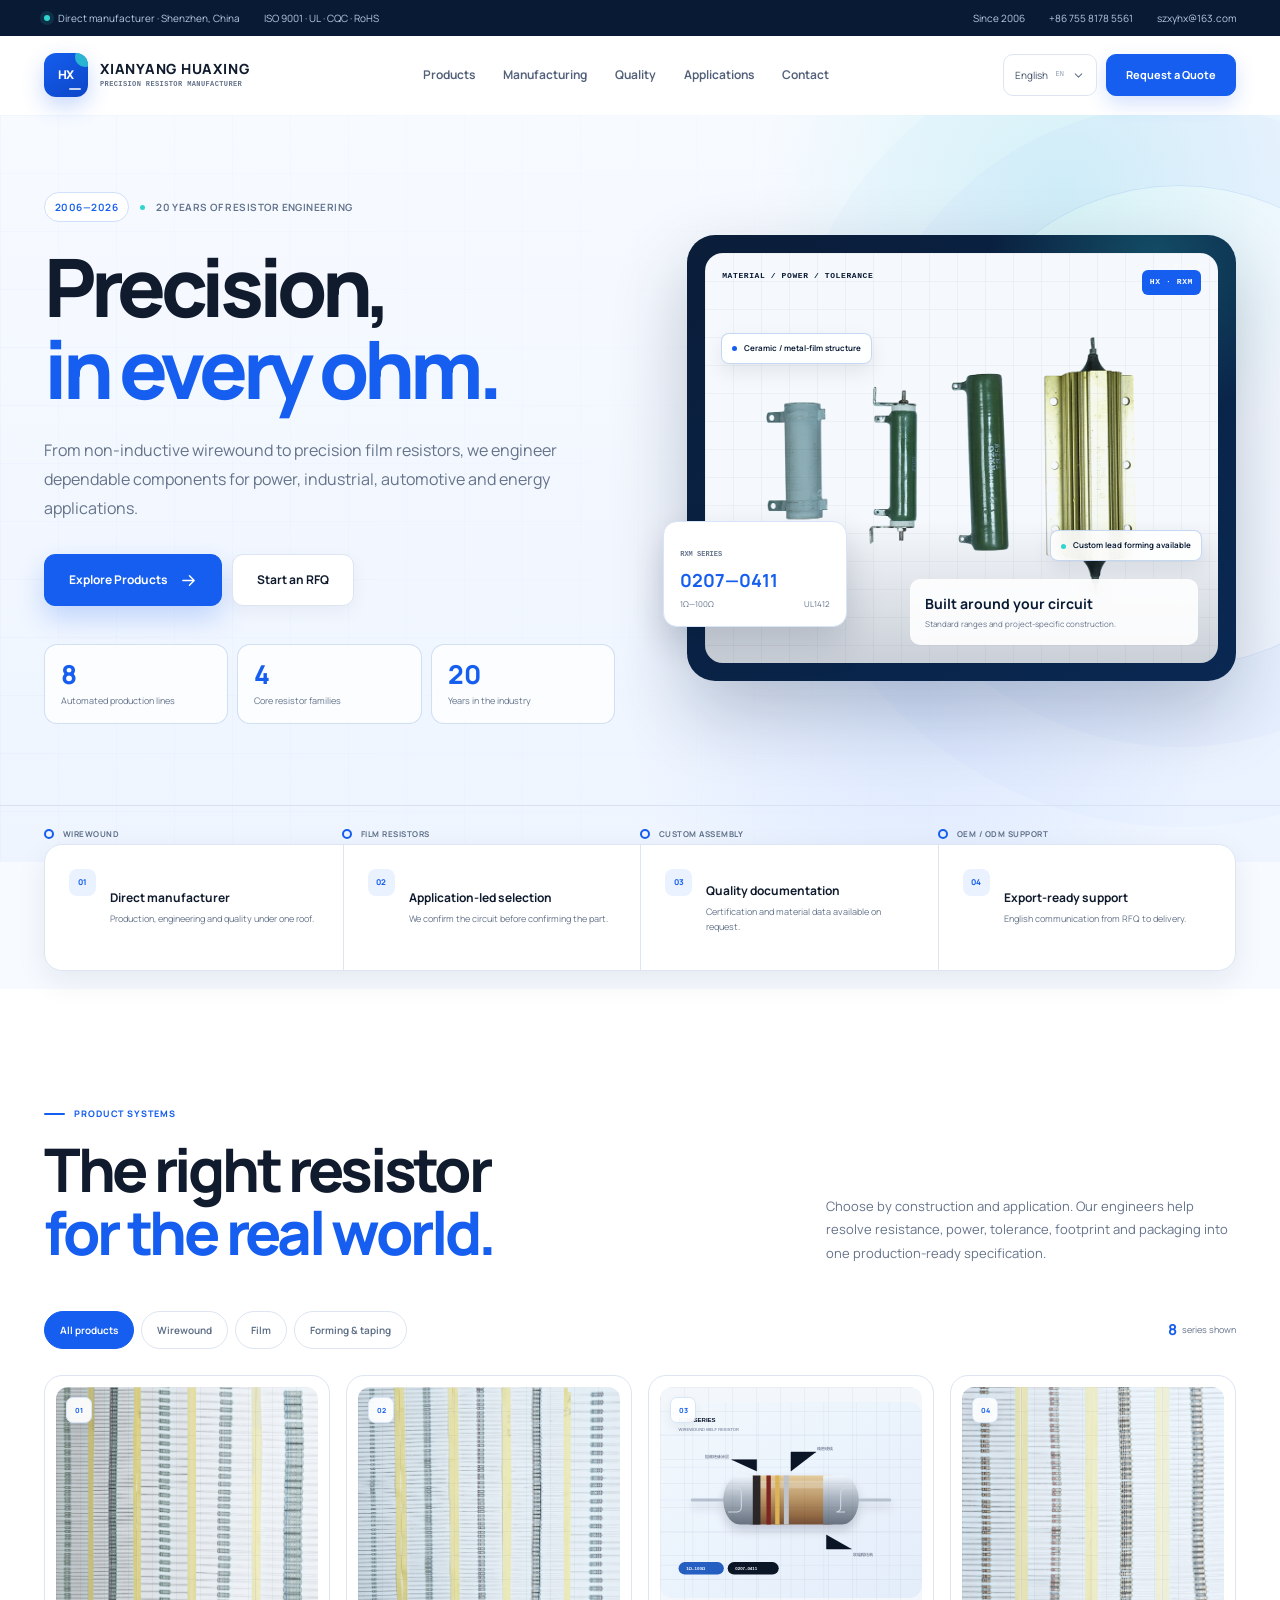
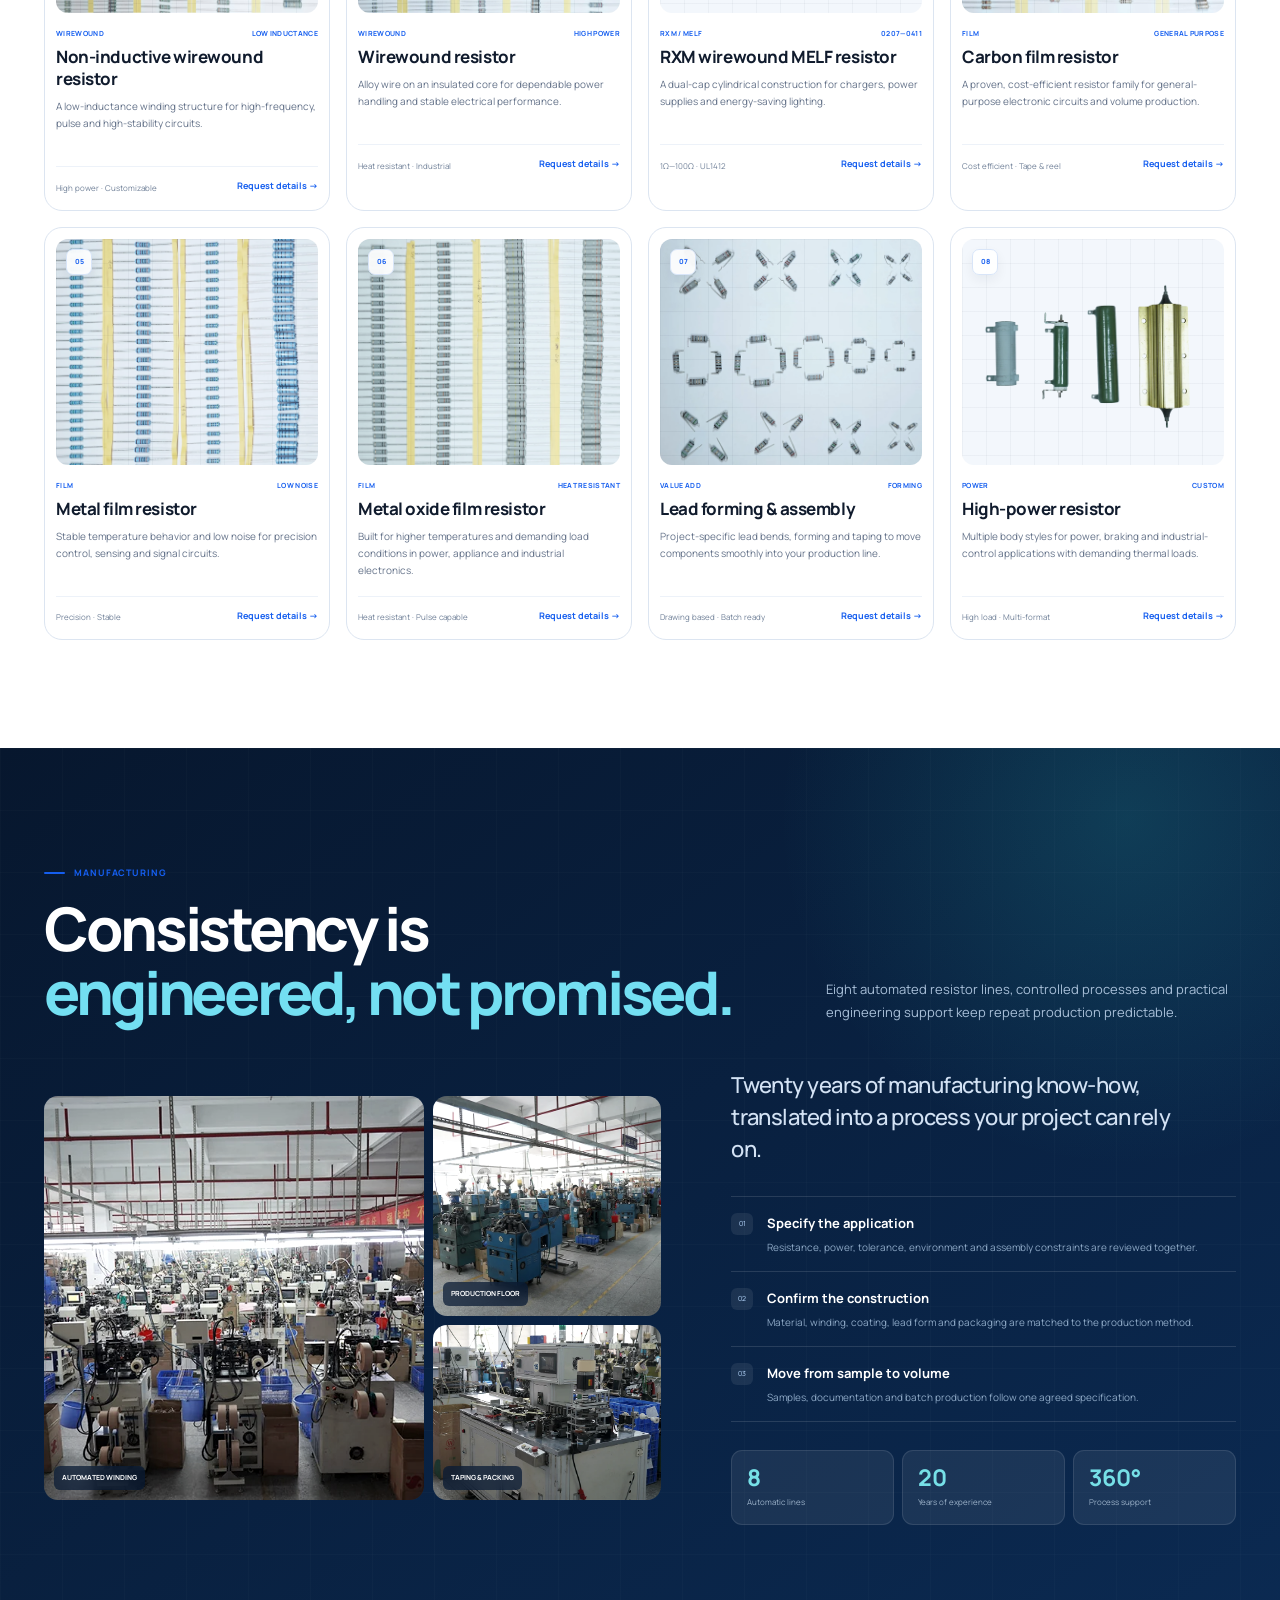
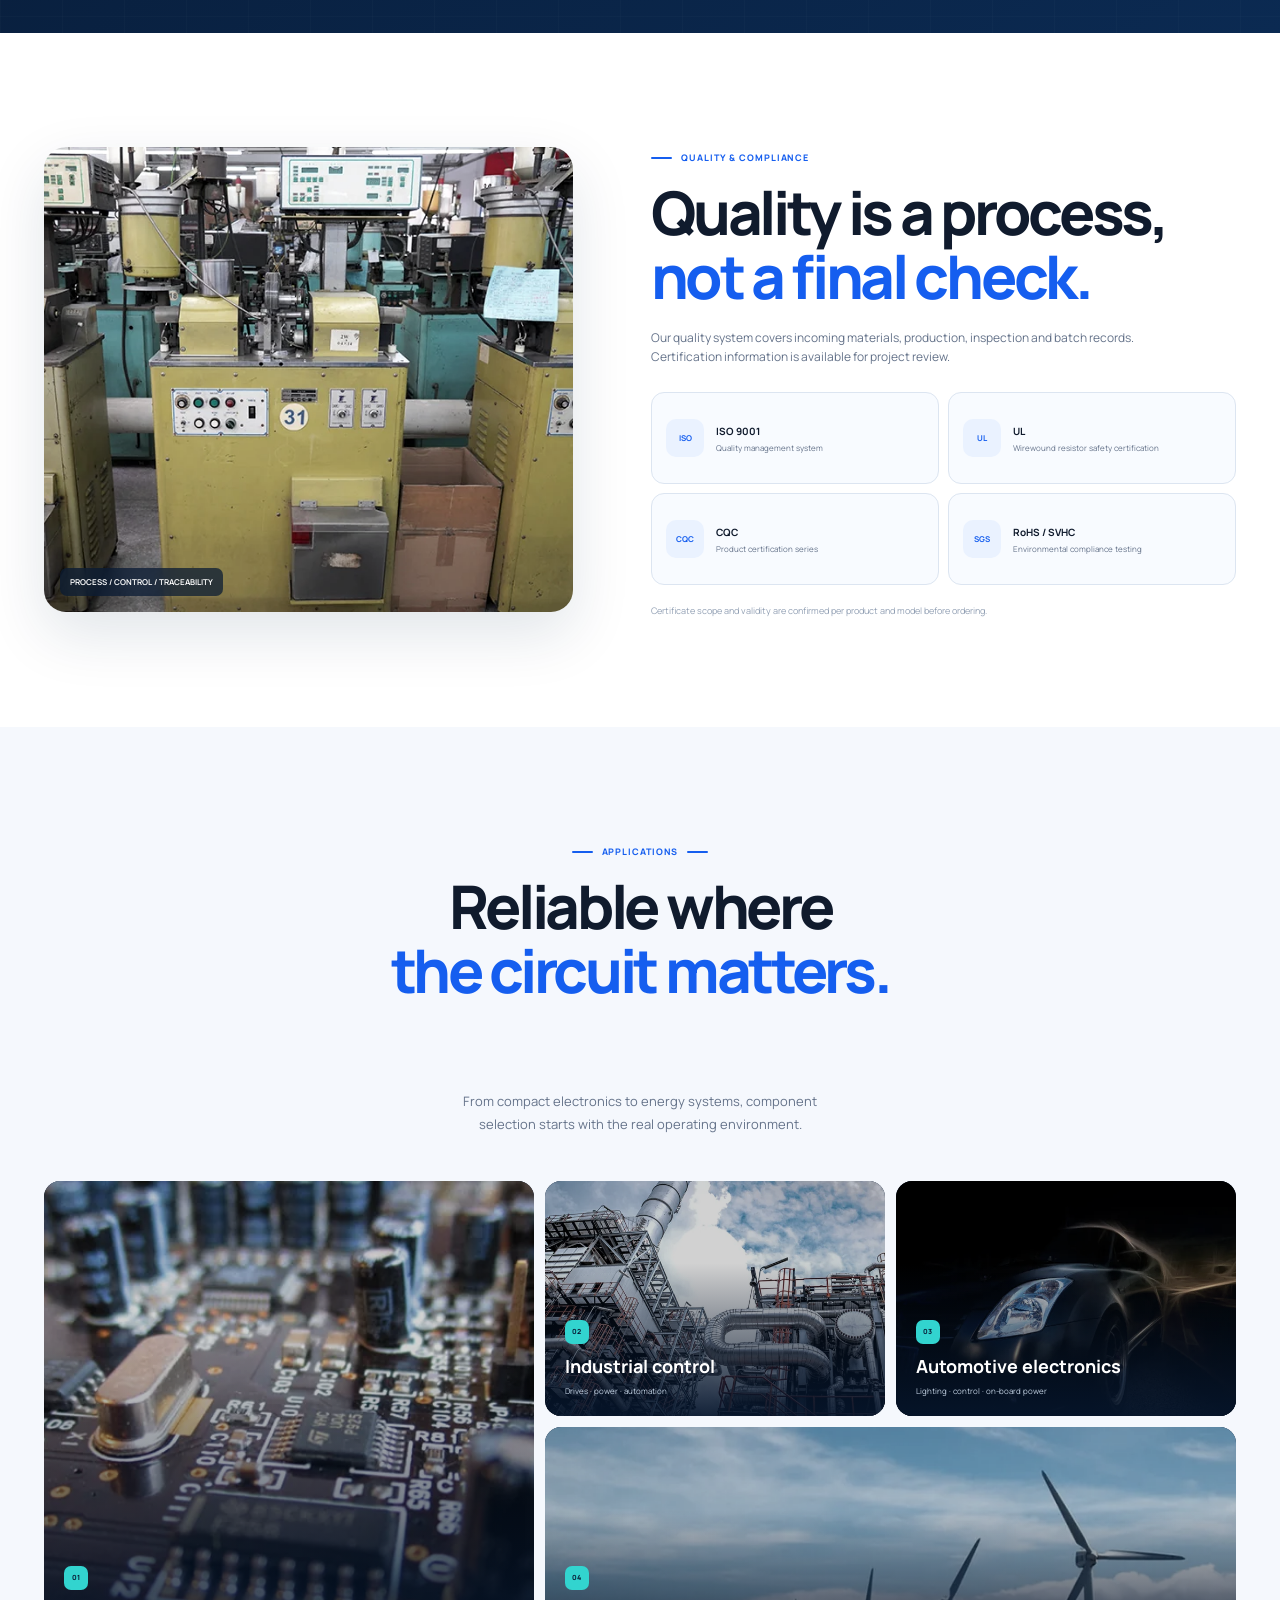
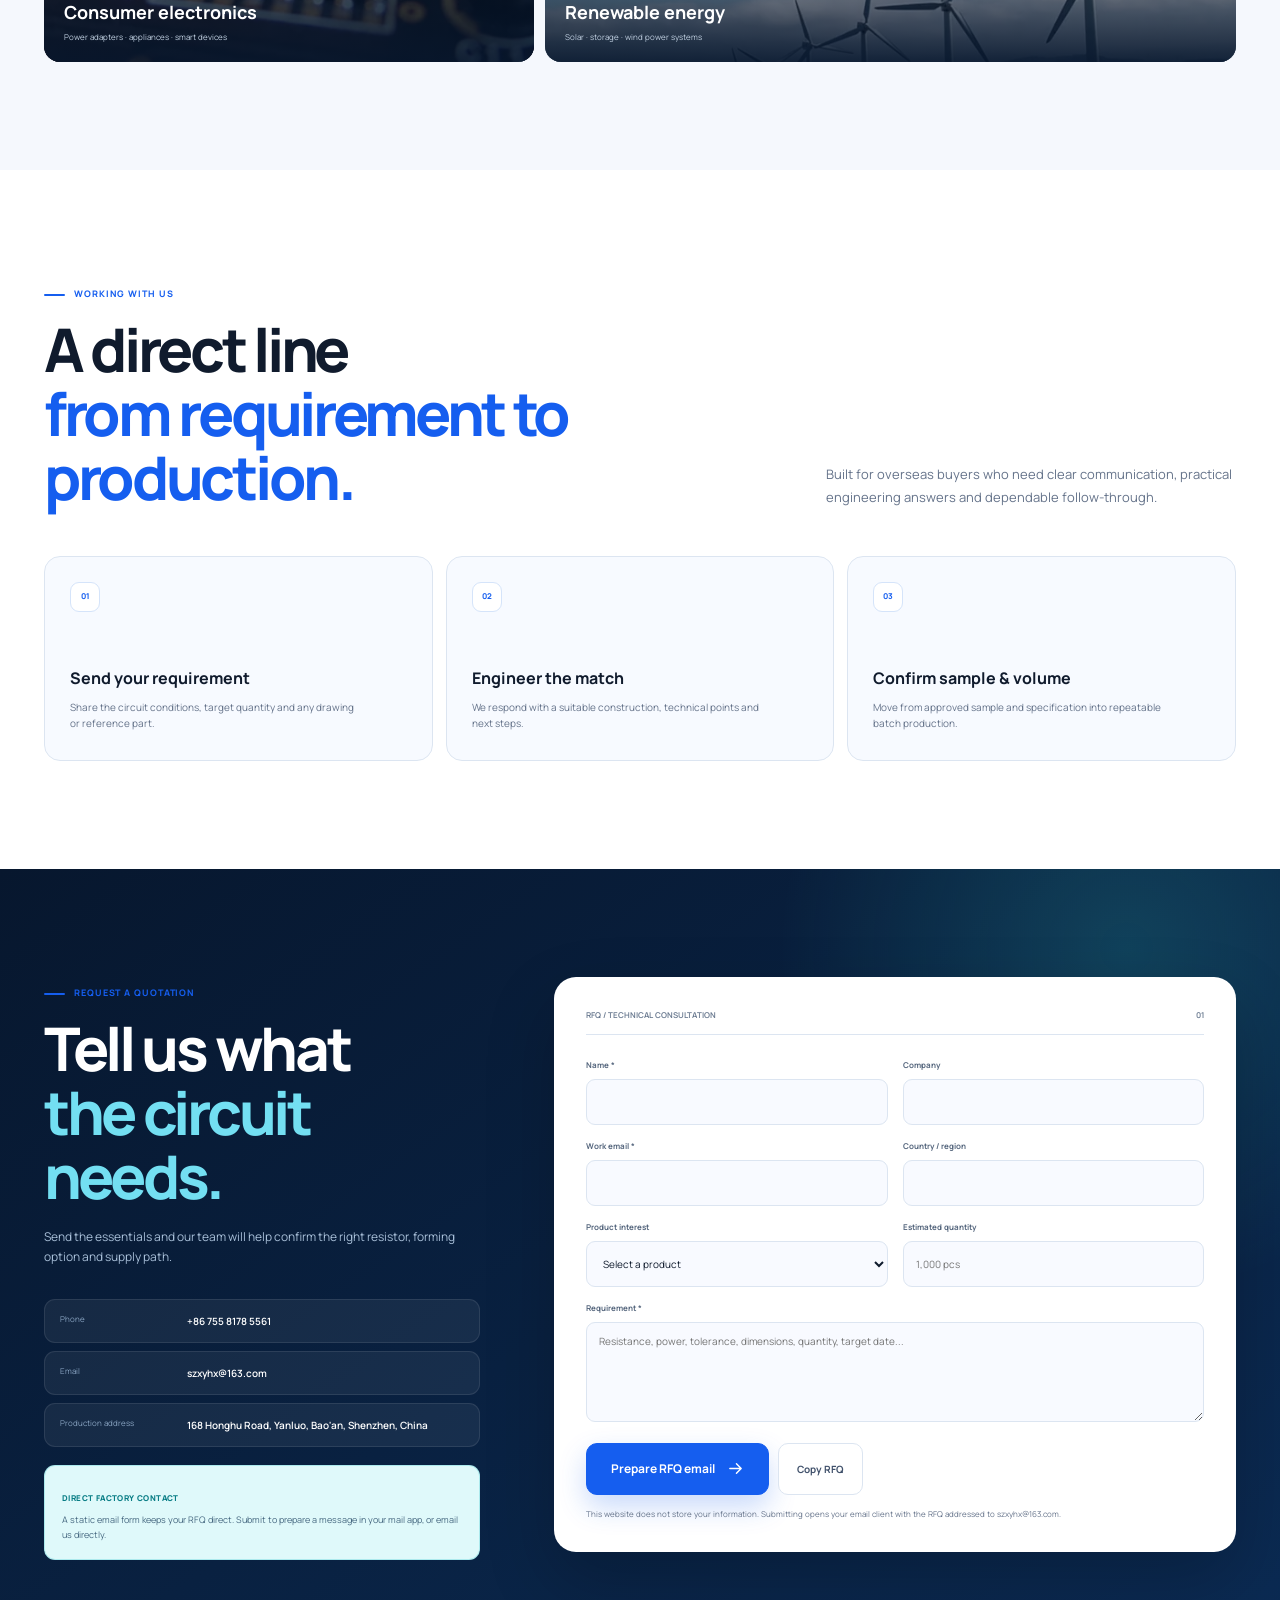
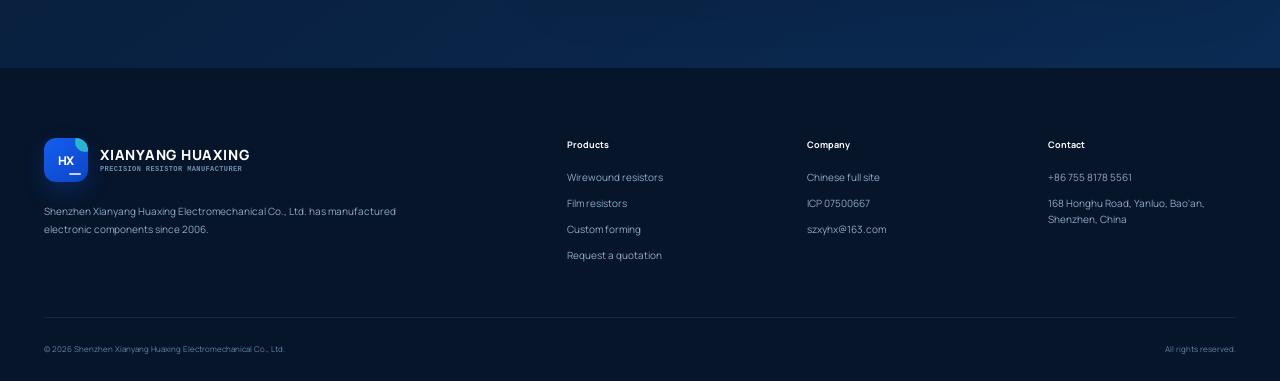
==== commit dfea4c6e: "Replace site visual direction with bright premium technology design" ====
--- a/index.html
+++ b/index.html
@@ -12,7 +12,7 @@
   <meta property="og:image" content="assets/images/high-power.webp">
   <link rel="canonical" href="https://hhcnmtkrt8-lab.github.io/huaxing-resistor/">
   <link rel="alternate" hreflang="en" href="https://hhcnmtkrt8-lab.github.io/huaxing-resistor/">
-  <link rel="alternate" hreflang="zh-CN" href="https://hhcnmtkrt8-lab.github.io/huaxing-resistor/zh.html">
+  <link rel="alternate" hreflang="zh-CN" href="https://hhcnmtkrt8-lab.github.io/huaxing-resistor/?lang=zh">
   <link rel="alternate" hreflang="es-MX" href="https://hhcnmtkrt8-lab.github.io/huaxing-resistor/?lang=es-mx">
   <link rel="alternate" hreflang="vi" href="https://hhcnmtkrt8-lab.github.io/huaxing-resistor/?lang=vi">
   <link rel="alternate" hreflang="pt-BR" href="https://hhcnmtkrt8-lab.github.io/huaxing-resistor/?lang=pt-br">
@@ -65,7 +65,7 @@
           </button>
           <div class="language-menu" id="language-menu" data-language-menu hidden>
             <button type="button" data-locale="en"><span>English</span><em>EN</em></button>
-            <a href="zh.html" hreflang="zh"><span>中文</span><em>ZH</em></a>
+            <button type="button" data-locale="zh"><span>中文</span><em>ZH</em></button>
             <button type="button" data-locale="es-mx"><span>Español (México)</span><em>MX</em></button>
             <button type="button" data-locale="vi"><span>Tiếng Việt</span><em>VN</em></button>
             <button type="button" data-locale="pt-br"><span>Português (Brasil)</span><em>BR</em></button>
@@ -501,7 +501,7 @@
       </div>
       <div class="footer-column">
         <h3 data-i18n="footer.company">Company</h3>
-        <a href="zh.html" data-i18n="footer.chinese">中文官网</a>
+        <a href="zh.html" data-i18n="footer.chinese">Chinese full site</a>
         <a href="https://beian.miit.gov.cn/" target="_blank" rel="noopener">ICP 07500667</a>
         <a href="mailto:szxyhx@163.com">szxyhx@163.com</a>
       </div>
--- a/assets/css/global.css
+++ b/assets/css/global.css
@@ -1,25 +1,35 @@
+@font-face {
+  font-family: "Manrope";
+  src: url("../fonts/Manrope-Variable.ttf") format("truetype");
+  font-style: normal;
+  font-weight: 200 800;
+  font-display: swap;
+}
+
 :root {
-  --ink: #151713;
-  --ink-2: #20231e;
-  --ink-3: #2a2d27;
-  --paper: #f0ede5;
-  --paper-2: #e6e1d6;
-  --surface: #faf9f5;
+  --navy: #081a34;
+  --navy-2: #0d274b;
+  --blue: #155eef;
+  --blue-2: #0c46c7;
+  --blue-soft: #eaf2ff;
+  --cyan: #32d4cf;
+  --ink: #101b2d;
+  --muted: #65738a;
+  --muted-2: #92a0b4;
+  --line: #dce5f1;
+  --paper: #f5f8fd;
   --white: #fff;
-  --muted: #676960;
-  --muted-2: #92958c;
-  --line: #d4cfc3;
-  --line-dark: rgba(240, 237, 229, 0.17);
-  --accent: #fd6337;
-  --accent-deep: #d84720;
-  --acid: #d8f56e;
-  --aqua: #7ae1d7;
-  --serif: "Iowan Old Style", "Baskerville", "Times New Roman", serif;
-  --sans: "Avenir Next", "Helvetica Neue", Arial, sans-serif;
+  --warm: #ff7f4c;
+  --success: #0f8a72;
+  --sans: "Manrope", "Avenir Next", "Helvetica Neue", Arial, sans-serif;
   --mono: "SFMono-Regular", "Roboto Mono", "Courier New", monospace;
-  --shell: 1300px;
+  --shell: 1280px;
   --gutter: 44px;
   --header-h: 78px;
+  --radius: 22px;
+  --radius-sm: 12px;
+  --shadow: 0 22px 60px rgba(11, 39, 76, 0.12);
+  --shadow-sm: 0 10px 30px rgba(11, 39, 76, 0.08);
 }
 
 * {
@@ -34,7 +44,7 @@
 body {
   margin: 0;
   color: var(--ink);
-  background: var(--surface);
+  background: #f7faff;
   font-family: var(--sans);
   font-size: 16px;
   line-height: 1.6;
@@ -82,13 +92,13 @@
 }
 
 ::selection {
-  color: var(--ink);
-  background: var(--acid);
+  color: #fff;
+  background: var(--blue);
 }
 
 :focus-visible {
-  outline: 2px solid var(--accent);
-  outline-offset: 4px;
+  outline: 3px solid rgba(21, 94, 239, 0.36);
+  outline-offset: 3px;
 }
 
 .shell {
@@ -101,11 +111,11 @@
   z-index: 10000;
   top: 10px;
   left: 10px;
-  padding: 10px 15px;
-  color: var(--surface);
-  background: var(--ink);
-  font-family: var(--mono);
-  font-size: 10px;
+  padding: 10px 16px;
+  color: #fff;
+  background: var(--navy);
+  border-radius: 8px;
+  font-size: 11px;
   transform: translateY(-160%);
 }
 
@@ -114,17 +124,14 @@
 }
 
 .utility-bar {
-  color: #b6b9b0;
-  background: var(--ink);
-  border-bottom: 1px solid rgba(255, 255, 255, 0.08);
-  font-family: var(--mono);
-  font-size: 8px;
-  letter-spacing: 0.045em;
+  color: #b8cbe4;
+  background: var(--navy);
+  font-size: 10px;
 }
 
 .utility-inner {
   display: flex;
-  min-height: 35px;
+  min-height: 36px;
   align-items: center;
   justify-content: space-between;
   gap: 24px;
@@ -144,28 +151,30 @@
 }
 
 .utility-group i {
-  width: 5px;
-  height: 5px;
-  background: var(--accent);
+  width: 6px;
+  height: 6px;
+  background: var(--cyan);
   border-radius: 50%;
+  box-shadow: 0 0 0 4px rgba(50, 212, 207, 0.12);
 }
 
 .utility-group a:hover {
-  color: var(--acid);
+  color: #fff;
 }
 
 .site-header {
   position: sticky;
   z-index: 100;
   top: 0;
-  background: rgba(250, 249, 245, 0.94);
+  background: rgba(255, 255, 255, 0.96);
   border-bottom: 1px solid transparent;
   backdrop-filter: blur(18px);
-  transition: border-color 0.2s ease;
+  transition: border-color 0.2s ease, box-shadow 0.2s ease;
 }
 
 .site-header.is-scrolled {
   border-color: var(--line);
+  box-shadow: 0 8px 30px rgba(8, 26, 52, 0.06);
 }
 
 .header-inner {
@@ -173,48 +182,52 @@
   min-height: var(--header-h);
   grid-template-columns: auto 1fr auto;
   align-items: center;
-  gap: 38px;
+  gap: 34px;
 }
 
 .brand {
   display: inline-flex;
   align-items: center;
-  gap: 13px;
+  gap: 12px;
   flex-shrink: 0;
 }
 
 .brand-mark {
   position: relative;
   display: grid;
-  width: 43px;
-  height: 43px;
+  width: 44px;
+  height: 44px;
   place-items: center;
   overflow: hidden;
-  color: var(--surface);
-  background: var(--ink);
-  font-family: var(--mono);
+  color: #fff;
+  background: linear-gradient(145deg, var(--blue), var(--blue-2));
+  border-radius: 12px;
   font-size: 12px;
   font-weight: 800;
-  letter-spacing: -0.04em;
+  letter-spacing: -0.03em;
+  box-shadow: 0 9px 22px rgba(21, 94, 239, 0.24);
 }
 
 .brand-mark::before {
   position: absolute;
-  top: 0;
-  right: 0;
-  width: 13px;
-  height: 13px;
-  background: var(--accent);
+  top: -6px;
+  right: -7px;
+  width: 20px;
+  height: 20px;
+  background: var(--cyan);
+  border-radius: 50%;
   content: "";
+  opacity: 0.75;
 }
 
 .brand-mark::after {
   position: absolute;
   right: 7px;
   bottom: 7px;
-  width: 13px;
-  height: 1px;
-  background: var(--acid);
+  width: 12px;
+  height: 2px;
+  background: rgba(255, 255, 255, 0.75);
+  border-radius: 2px;
   content: "";
 }
 
@@ -225,18 +238,18 @@
 }
 
 .brand-copy strong {
-  font-size: 15px;
-  font-weight: 750;
-  letter-spacing: 0.08em;
+  font-size: 14px;
+  font-weight: 780;
+  letter-spacing: 0.055em;
 }
 
 .brand-copy span {
-  margin-top: 5px;
+  margin-top: 4px;
   color: var(--muted);
   font-family: var(--mono);
   font-size: 7px;
   font-weight: 600;
-  letter-spacing: 0.075em;
+  letter-spacing: 0.055em;
   white-space: nowrap;
 }
 
@@ -244,7 +257,7 @@
   display: flex;
   align-items: center;
   justify-content: center;
-  gap: clamp(18px, 2vw, 32px);
+  gap: clamp(18px, 2.2vw, 32px);
 }
 
 .primary-nav a {
@@ -252,54 +265,58 @@
   display: inline-flex;
   min-height: var(--header-h);
   align-items: center;
-  color: #444740;
+  color: #526079;
   font-size: 12px;
   font-weight: 650;
+  white-space: nowrap;
 }
 
 .primary-nav a::after {
   position: absolute;
-  bottom: 19px;
-  left: 50%;
-  width: 4px;
-  height: 4px;
-  background: var(--accent);
-  border-radius: 50%;
+  right: 0;
+  bottom: 17px;
+  left: 0;
+  height: 2px;
+  background: var(--blue);
+  border-radius: 2px;
   content: "";
-  opacity: 0;
-  transform: translate(-50%, 4px);
-  transition: opacity 0.2s ease, transform 0.2s ease;
+  transform: scaleX(0);
+  transition: transform 0.2s ease;
+}
+
+.primary-nav a:hover {
+  color: var(--blue);
 }
 
 .primary-nav a:hover::after {
-  opacity: 1;
-  transform: translate(-50%, 0);
+  transform: scaleX(1);
 }
 
 .header-actions {
   display: flex;
   align-items: center;
-  gap: 10px;
+  gap: 9px;
 }
 
 .header-cta {
   display: inline-flex;
-  min-height: 40px;
-  align-items: center;
-  padding: 0 17px;
-  color: var(--surface);
-  background: var(--ink);
-  border: 1px solid var(--ink);
+  min-height: 42px;
+  align-items: center;
+  padding: 0 19px;
+  color: #fff;
+  background: var(--blue);
+  border: 1px solid var(--blue);
+  border-radius: 10px;
   font-size: 11px;
   font-weight: 700;
   white-space: nowrap;
-  transition: color 0.2s ease, background 0.2s ease;
+  box-shadow: 0 8px 20px rgba(21, 94, 239, 0.18);
+  transition: background 0.2s ease, transform 0.2s ease;
 }
 
 .header-cta:hover {
-  color: var(--ink);
-  background: var(--acid);
-  border-color: var(--acid);
+  background: var(--blue-2);
+  transform: translateY(-1px);
 }
 
 .language-picker {
@@ -308,25 +325,27 @@
 
 .language-trigger {
   display: inline-flex;
-  min-height: 40px;
+  min-height: 42px;
   align-items: center;
   gap: 8px;
-  padding: 0 10px;
-  background: transparent;
+  padding: 0 11px;
+  background: #fff;
   border: 1px solid var(--line);
+  border-radius: 10px;
   cursor: pointer;
 }
 
 .language-trigger > span {
-  max-width: 115px;
+  max-width: 110px;
   overflow: hidden;
+  color: #40506a;
   font-size: 10px;
   text-overflow: ellipsis;
   white-space: nowrap;
 }
 
 .language-trigger em {
-  color: var(--muted);
+  color: var(--muted-2);
   font-family: var(--mono);
   font-size: 7px;
   font-style: normal;
@@ -345,13 +364,14 @@
 .language-menu {
   position: absolute;
   z-index: 20;
-  top: calc(100% + 8px);
+  top: calc(100% + 9px);
   right: 0;
   width: 238px;
   padding: 7px;
-  background: var(--surface);
+  background: #fff;
   border: 1px solid var(--line);
-  box-shadow: 0 20px 50px rgba(15, 18, 13, 0.18);
+  border-radius: 14px;
+  box-shadow: 0 20px 50px rgba(8, 26, 52, 0.16);
 }
 
 .language-menu[hidden] {
@@ -362,12 +382,13 @@
 .language-menu a {
   display: flex;
   width: 100%;
-  min-height: 38px;
+  min-height: 39px;
   align-items: center;
   justify-content: space-between;
   padding: 0 10px;
   color: var(--ink);
   background: transparent;
+  border-radius: 8px;
   cursor: pointer;
   font-size: 11px;
   text-align: left;
@@ -376,11 +397,12 @@
 .language-menu button:hover,
 .language-menu a:hover,
 .language-menu button.is-current {
-  background: var(--paper);
+  background: var(--blue-soft);
+  color: var(--blue);
 }
 
 .language-menu em {
-  color: var(--muted);
+  color: var(--muted-2);
   font-family: var(--mono);
   font-size: 8px;
   font-style: normal;
@@ -393,31 +415,33 @@
 .hero {
   position: relative;
   overflow: hidden;
-  color: var(--surface);
   background:
-    radial-gradient(circle at 76% 18%, rgba(253, 99, 55, 0.1), transparent 24%),
-    var(--ink);
+    radial-gradient(circle at 83% 10%, rgba(50, 212, 207, 0.16), transparent 24%),
+    radial-gradient(circle at 72% 75%, rgba(21, 94, 239, 0.1), transparent 28%),
+    linear-gradient(180deg, #f7faff 0%, #eef5ff 100%);
 }
 
 .hero::before {
   position: absolute;
   inset: 0;
-  opacity: 0.24;
+  opacity: 0.55;
   background-image:
-    linear-gradient(rgba(255, 255, 255, 0.07) 1px, transparent 1px),
-    linear-gradient(90deg, rgba(255, 255, 255, 0.07) 1px, transparent 1px);
-  background-size: 78px 78px;
+    linear-gradient(rgba(21, 94, 239, 0.045) 1px, transparent 1px),
+    linear-gradient(90deg, rgba(21, 94, 239, 0.045) 1px, transparent 1px);
+  background-size: 58px 58px;
   content: "";
-  mask-image: linear-gradient(to bottom, #000, transparent 92%);
+  mask-image: linear-gradient(to right, #000, transparent 92%);
 }
 
 .hero::after {
   position: absolute;
-  top: 0;
-  bottom: 0;
-  left: 54%;
-  width: 1px;
-  background: rgba(255, 255, 255, 0.1);
+  top: 70px;
+  right: -140px;
+  width: 480px;
+  height: 480px;
+  border: 1px solid rgba(21, 94, 239, 0.12);
+  border-radius: 50%;
+  box-shadow: 0 0 0 80px rgba(21, 94, 239, 0.025), 0 0 0 160px rgba(21, 94, 239, 0.018);
   content: "";
 }
 
@@ -426,72 +450,75 @@
   z-index: 1;
   display: grid;
   min-height: 690px;
-  grid-template-columns: minmax(0, 1.03fr) minmax(420px, 0.97fr);
-  gap: 78px;
-  align-items: center;
-  padding: 76px 0 70px;
+  grid-template-columns: minmax(0, 1.02fr) minmax(410px, 0.98fr);
+  gap: 72px;
+  align-items: center;
+  padding: 72px 0 76px;
 }
 
 .hero-kicker {
   display: flex;
   align-items: center;
-  gap: 13px;
-  color: #b1b4ac;
-  font-family: var(--mono);
-  font-size: 8px;
-  font-weight: 600;
-  letter-spacing: 0.07em;
+  gap: 11px;
+  color: #60718a;
+  font-size: 10px;
+  font-weight: 650;
+  letter-spacing: 0.045em;
   text-transform: uppercase;
 }
 
 .hero-kicker span:first-child {
-  color: var(--acid);
+  padding: 6px 10px;
+  color: var(--blue);
+  background: #fff;
+  border: 1px solid #cfe0fb;
+  border-radius: 999px;
 }
 
 .hero-kicker span + span::before {
   display: inline-block;
-  width: 18px;
-  height: 1px;
-  margin-right: 13px;
+  width: 5px;
+  height: 5px;
+  margin-right: 11px;
   vertical-align: middle;
-  background: var(--accent);
+  background: var(--cyan);
+  border-radius: 50%;
   content: "";
 }
 
 .hero h1 {
   display: flex;
-  max-width: 720px;
+  max-width: 700px;
   flex-direction: column;
-  margin-top: 25px;
-  font-family: var(--serif);
-  font-size: clamp(75px, 7.2vw, 108px);
-  font-weight: 400;
-  line-height: 0.89;
-  letter-spacing: -0.06em;
+  margin-top: 23px;
+  font-size: clamp(61px, 6.3vw, 88px);
+  font-weight: 780;
+  line-height: 1.02;
+  letter-spacing: -0.067em;
 }
 
 .hero h1 span {
-  color: var(--surface);
+  color: var(--ink);
 }
 
 .hero h1 em {
-  color: var(--accent);
-  font-style: italic;
+  color: var(--blue);
+  font-style: normal;
 }
 
 .hero-lede {
   max-width: 600px;
-  margin-top: 30px;
-  color: #b9bcb3;
-  font-size: 15px;
-  line-height: 1.85;
+  margin-top: 27px;
+  color: var(--muted);
+  font-size: 16px;
+  line-height: 1.8;
 }
 
 .hero-actions {
   display: flex;
   flex-wrap: wrap;
-  gap: 9px;
-  margin-top: 34px;
+  gap: 10px;
+  margin-top: 32px;
 }
 
 .btn {
@@ -499,14 +526,15 @@
   min-height: 52px;
   align-items: center;
   justify-content: center;
-  gap: 14px;
-  padding: 0 25px;
+  gap: 12px;
+  padding: 0 24px;
   border: 1px solid transparent;
+  border-radius: 11px;
   cursor: pointer;
-  font-size: 10px;
+  font-size: 12px;
   font-weight: 700;
   line-height: 1;
-  transition: color 0.2s ease, background 0.2s ease, border-color 0.2s ease;
+  transition: transform 0.2s ease, background 0.2s ease, color 0.2s ease, box-shadow 0.2s ease;
 }
 
 .btn svg {
@@ -514,113 +542,100 @@
   transition: transform 0.2s ease;
 }
 
+.btn:hover {
+  transform: translateY(-2px);
+}
+
 .btn:hover svg {
   transform: translateX(4px);
 }
 
 .btn-accent {
   color: #fff;
-  background: var(--accent);
-  border-color: var(--accent);
+  background: var(--blue);
+  border-color: var(--blue);
+  box-shadow: 0 12px 28px rgba(21, 94, 239, 0.23);
 }
 
 .btn-accent:hover {
-  background: var(--accent-deep);
-  border-color: var(--accent-deep);
+  background: var(--blue-2);
+  border-color: var(--blue-2);
 }
 
 .btn-ghost {
-  color: var(--surface);
-  background: transparent;
-  border-color: rgba(255, 255, 255, 0.34);
+  color: var(--ink);
+  background: #fff;
+  border-color: var(--line);
+  box-shadow: 0 6px 18px rgba(8, 26, 52, 0.05);
 }
 
 .btn-ghost:hover {
-  color: var(--ink);
-  background: var(--acid);
-  border-color: var(--acid);
+  color: var(--blue);
+  border-color: #b8d0f6;
 }
 
 .hero-metrics {
   display: grid;
-  max-width: 630px;
+  max-width: 600px;
   grid-template-columns: repeat(3, 1fr);
-  margin-top: 52px;
-  border-top: 1px solid rgba(255, 255, 255, 0.16);
+  gap: 9px;
+  margin-top: 38px;
 }
 
 .hero-metrics > div {
-  position: relative;
-  padding: 19px 18px 0 0;
-}
-
-.hero-metrics > div + div {
-  padding-left: 22px;
-  border-left: 1px solid rgba(255, 255, 255, 0.13);
-}
-
-.hero-metrics > div::before {
-  position: absolute;
-  top: -1px;
-  left: 0;
-  width: 28px;
-  height: 2px;
-  background: var(--accent);
-  content: "";
-}
-
-.hero-metrics > div + div::before {
-  left: 22px;
-  background: var(--surface);
-}
-
-.hero-metrics > div:last-child::before {
-  background: var(--acid);
+  padding: 16px;
+  background: rgba(255, 255, 255, 0.72);
+  border: 1px solid rgba(198, 215, 239, 0.8);
+  border-radius: 13px;
+  backdrop-filter: blur(8px);
 }
 
 .hero-metrics strong {
   display: block;
-  font-family: var(--mono);
-  font-size: 27px;
-  font-weight: 600;
+  color: var(--blue);
+  font-size: 26px;
+  font-weight: 760;
   line-height: 1;
 }
 
 .hero-metrics span {
   display: block;
-  max-width: 150px;
-  margin-top: 8px;
-  color: #858980;
+  margin-top: 7px;
+  color: var(--muted);
   font-size: 9px;
+  line-height: 1.45;
 }
 
 .hero-visual {
   position: relative;
-  padding: 12px;
-  background: #282b26;
-  border: 1px solid rgba(255, 255, 255, 0.17);
+  padding: 18px;
+  background:
+    radial-gradient(circle at 85% 5%, rgba(50, 212, 207, 0.24), transparent 26%),
+    linear-gradient(145deg, #0a1d39, #092852);
+  border-radius: 28px;
+  box-shadow: 0 30px 75px rgba(8, 26, 52, 0.23);
 }
 
 .visual-index {
   position: absolute;
-  z-index: 3;
-  top: -26px;
-  right: 0;
-  color: #777b72;
+  top: 26px;
+  right: 29px;
+  z-index: 4;
+  color: rgba(255, 255, 255, 0.58);
   font-family: var(--mono);
-  font-size: 7px;
-  letter-spacing: 0.08em;
+  font-size: 8px;
 }
 
 .visual-frame {
   position: relative;
-  height: 450px;
+  height: 410px;
   overflow: hidden;
   background:
-    linear-gradient(rgba(21, 23, 19, 0.05) 1px, transparent 1px),
-    linear-gradient(90deg, rgba(21, 23, 19, 0.05) 1px, transparent 1px),
-    var(--paper);
-  background-size: 30px 30px;
+    linear-gradient(rgba(8, 26, 52, 0.035) 1px, transparent 1px),
+    linear-gradient(90deg, rgba(8, 26, 52, 0.035) 1px, transparent 1px),
+    #f5f8fc;
+  background-size: 28px 28px;
+  border-radius: 18px;
 }
 
 .visual-frame > img {
@@ -628,13 +643,13 @@
   height: 100%;
   object-fit: cover;
   mix-blend-mode: multiply;
-  filter: saturate(0.66) contrast(1.06);
+  filter: saturate(0.74) contrast(1.06);
 }
 
 .visual-frame::after {
   position: absolute;
   inset: 0;
-  background: linear-gradient(to top, rgba(21, 23, 19, 0.35), transparent 34%);
+  background: linear-gradient(to top, rgba(8, 26, 52, 0.18), transparent 35%);
   content: "";
   pointer-events: none;
 }
@@ -647,99 +662,109 @@
   left: 17px;
   display: flex;
   justify-content: space-between;
-  color: var(--ink);
+  color: var(--navy);
   font-family: var(--mono);
-  font-size: 7px;
+  font-size: 8px;
   font-weight: 700;
-  letter-spacing: 0.1em;
+  letter-spacing: 0.075em;
 }
 
 .visual-topline span:last-child {
-  padding: 5px 7px;
-  color: var(--surface);
-  background: var(--ink);
+  padding: 6px 8px;
+  color: #fff;
+  background: var(--blue);
+  border-radius: 6px;
 }
 
 .visual-label {
   position: absolute;
   z-index: 3;
-  padding: 7px 9px;
-  color: var(--surface);
-  background: var(--ink);
-  font-family: var(--mono);
-  font-size: 7px;
-  font-weight: 600;
+  padding: 8px 10px;
+  color: var(--navy);
+  background: rgba(255, 255, 255, 0.9);
+  border: 1px solid rgba(188, 209, 239, 0.85);
+  border-radius: 8px;
+  box-shadow: 0 8px 20px rgba(8, 26, 52, 0.08);
+  font-size: 8px;
+  font-weight: 650;
+  backdrop-filter: blur(8px);
 }
 
 .visual-label::before {
   display: inline-block;
-  width: 4px;
-  height: 4px;
+  width: 5px;
+  height: 5px;
   margin-right: 7px;
-  background: var(--accent);
+  vertical-align: middle;
+  background: var(--blue);
   border-radius: 50%;
   content: "";
 }
 
 .visual-label-a {
-  top: 79px;
+  top: 80px;
   left: 16px;
 }
 
 .visual-label-b {
   right: 16px;
-  bottom: 77px;
+  bottom: 102px;
 }
 
 .visual-label-b::before {
-  background: var(--acid);
+  background: var(--cyan);
 }
 
 .visual-caption {
   position: absolute;
   z-index: 3;
   right: 20px;
-  bottom: 17px;
-  left: 20px;
-  color: var(--surface);
+  bottom: 18px;
+  left: 205px;
+  padding: 14px 15px;
+  color: var(--navy);
+  background: rgba(255, 255, 255, 0.88);
+  border-radius: 10px;
+  backdrop-filter: blur(10px);
 }
 
 .visual-caption strong {
   display: block;
-  font-family: var(--serif);
-  font-size: 22px;
-  font-weight: 400;
+  font-size: 14px;
 }
 
 .visual-caption span {
   display: block;
   margin-top: 3px;
-  color: #c3c5bd;
+  color: var(--muted);
   font-size: 8px;
 }
 
 .spec-card {
   position: absolute;
-  z-index: 4;
-  right: -20px;
-  bottom: -20px;
-  width: 185px;
-  padding: 15px;
+  z-index: 5;
+  top: 286px;
+  left: -24px;
+  width: 184px;
+  padding: 16px;
   color: var(--ink);
-  background: var(--acid);
+  background: #fff;
+  border: 1px solid #d8e5f8;
+  border-radius: 14px;
+  box-shadow: 0 16px 36px rgba(8, 26, 52, 0.16);
 }
 
 .spec-card > span {
+  color: var(--muted);
   font-family: var(--mono);
   font-size: 7px;
   font-weight: 700;
-  letter-spacing: 0.08em;
 }
 
 .spec-card > strong {
   display: block;
   margin: 7px 0 9px;
-  font-family: var(--mono);
+  color: var(--blue);
   font-size: 18px;
   line-height: 1;
 }
@@ -747,71 +772,82 @@
 .spec-card div {
   display: flex;
   justify-content: space-between;
-  color: #4f5546;
-  font-family: var(--mono);
-  font-size: 7px;
+  color: #60718a;
+  font-size: 8px;
 }
 
 .hero-footer {
   position: relative;
   z-index: 1;
-  border-top: 1px solid rgba(255, 255, 255, 0.13);
+  border-top: 1px solid #d7e3f3;
 }
 
 .hero-footer-inner {
   display: grid;
-  min-height: 53px;
+  min-height: 56px;
   grid-template-columns: repeat(4, 1fr);
   align-items: center;
-  color: #80847b;
-  font-family: var(--mono);
-  font-size: 7px;
-  letter-spacing: 0.08em;
+  color: #60718a;
 }
 
 .hero-footer-inner span {
   display: flex;
   align-items: center;
-  gap: 12px;
+  gap: 9px;
+  font-size: 8px;
+  font-weight: 700;
+  letter-spacing: 0.06em;
 }
 
 .hero-footer-inner span::before {
-  width: 5px;
-  height: 5px;
-  border: 1px solid var(--accent);
+  width: 6px;
+  height: 6px;
+  border: 2px solid var(--blue);
   border-radius: 50%;
   content: "";
 }
 
 .feature-rail {
-  background: var(--surface);
-  border-bottom: 1px solid var(--line);
+  position: relative;
+  z-index: 3;
+  background: transparent;
 }
 
 .feature-grid {
   display: grid;
   grid-template-columns: repeat(4, 1fr);
+  overflow: hidden;
+  transform: translateY(-18px);
+  background: #fff;
+  border: 1px solid var(--line);
+  border-radius: 18px;
+  box-shadow: var(--shadow-sm);
 }
 
 .feature {
   display: grid;
-  min-height: 130px;
-  grid-template-columns: 28px 1fr;
-  gap: 10px;
-  align-items: center;
-  padding: 25px 25px 25px 0;
+  min-height: 125px;
+  grid-template-columns: 30px 1fr;
+  align-items: center;
+  gap: 11px;
+  padding: 24px;
 }
 
 .feature + .feature {
-  padding-left: 25px;
   border-left: 1px solid var(--line);
 }
 
 .feature > span {
   align-self: start;
-  color: var(--accent-deep);
-  font-family: var(--mono);
+  display: grid;
+  width: 27px;
+  height: 27px;
+  place-items: center;
+  color: var(--blue);
+  background: var(--blue-soft);
+  border-radius: 8px;
   font-size: 8px;
+  font-weight: 750;
 }
 
 .feature strong {
@@ -822,7 +858,7 @@
 .feature p {
   margin-top: 5px;
   color: var(--muted);
-  font-size: 10px;
+  font-size: 9px;
   line-height: 1.6;
 }
 
@@ -833,27 +869,27 @@
 .section-head,
 .export-head {
   display: grid;
-  grid-template-columns: minmax(0, 1fr) minmax(300px, 420px);
+  grid-template-columns: minmax(0, 1fr) minmax(280px, 410px);
   gap: 70px;
   align-items: end;
-  margin-bottom: 50px;
+  margin-bottom: 46px;
 }
 
 .eyebrow {
   display: inline-flex;
   align-items: center;
-  gap: 10px;
-  color: var(--accent-deep);
-  font-family: var(--mono);
-  font-size: 8px;
-  font-weight: 700;
-  letter-spacing: 0.12em;
+  gap: 9px;
+  color: var(--blue);
+  font-size: 9px;
+  font-weight: 750;
+  letter-spacing: 0.1em;
 }
 
 .eyebrow::before {
-  width: 27px;
-  height: 1px;
+  width: 21px;
+  height: 2px;
   background: currentColor;
+  border-radius: 2px;
   content: "";
 }
 
@@ -861,11 +897,11 @@
 .export-head h2,
 .quality-copy h2,
 .rfq-copy h2 {
-  margin-top: 17px;
-  font-family: var(--serif);
-  font-size: clamp(48px, 5.2vw, 72px);
-  font-weight: 400;
-  line-height: 0.98;
+  margin-top: 15px;
+  color: var(--ink);
+  font-size: clamp(40px, 4.7vw, 62px);
+  font-weight: 760;
+  line-height: 1.06;
   letter-spacing: -0.055em;
 }
 
@@ -873,75 +909,86 @@
 .export-head h2 em,
 .quality-copy h2 em,
 .rfq-copy h2 em {
-  color: var(--accent);
-  font-style: italic;
+  color: var(--blue);
+  font-style: normal;
 }
 
 .section-head > p,
 .export-head > p {
-  max-width: 430px;
+  max-width: 410px;
   color: var(--muted);
   font-size: 13px;
-  line-height: 1.9;
+  line-height: 1.8;
 }
 
 .products-section {
-  background: var(--paper);
+  background: #fff;
 }
 
 .product-filter {
   display: flex;
   align-items: center;
-  gap: 5px;
-  margin-bottom: 28px;
+  gap: 7px;
+  margin-bottom: 26px;
 }
 
 .product-filter button {
-  min-height: 34px;
-  padding: 0 13px;
-  color: #5b5e55;
-  background: transparent;
+  min-height: 38px;
+  padding: 0 15px;
+  color: #5e6f87;
+  background: #fff;
   border: 1px solid var(--line);
+  border-radius: 999px;
   cursor: pointer;
   font-size: 10px;
-  transition: color 0.2s ease, background 0.2s ease, border-color 0.2s ease;
+  font-weight: 650;
+  transition: all 0.2s ease;
 }
 
 .product-filter button:hover {
-  border-color: var(--ink);
+  color: var(--blue);
+  border-color: #b9d1f5;
 }
 
 .product-filter button.is-active {
-  color: var(--surface);
-  background: var(--ink);
-  border-color: var(--ink);
+  color: #fff;
+  background: var(--blue);
+  border-color: var(--blue);
 }
 
 .product-result {
   display: inline-flex;
   align-items: center;
-  gap: 6px;
+  gap: 5px;
   margin-left: auto;
   color: var(--muted);
-  font-family: var(--mono);
-  font-size: 8px;
+  font-size: 9px;
 }
 
 .product-result b {
-  color: var(--ink);
-  font-size: 14px;
+  color: var(--blue);
+  font-size: 15px;
 }
 
 .global-product-grid {
   display: grid;
   grid-template-columns: repeat(4, minmax(0, 1fr));
-  gap: 30px 17px;
+  gap: 16px;
 }
 
 .global-product {
   min-width: 0;
-  border-top: 1px solid var(--ink);
-  transition: opacity 0.2s ease;
+  padding: 11px 11px 16px;
+  background: #fff;
+  border: 1px solid var(--line);
+  border-radius: 18px;
+  transition: border-color 0.2s ease, box-shadow 0.2s ease, transform 0.2s ease;
+}
+
+.global-product:hover {
+  border-color: #bdd2ef;
+  box-shadow: var(--shadow);
+  transform: translateY(-4px);
 }
 
 .global-product.is-filtered {
@@ -950,25 +997,14 @@
 
 .gp-media {
   position: relative;
-  aspect-ratio: 1.14;
-  margin-top: 9px;
+  aspect-ratio: 1.16;
   overflow: hidden;
   background:
-    linear-gradient(rgba(21, 23, 19, 0.04) 1px, transparent 1px),
-    linear-gradient(90deg, rgba(21, 23, 19, 0.04) 1px, transparent 1px),
-    var(--paper-2);
+    linear-gradient(rgba(8, 26, 52, 0.035) 1px, transparent 1px),
+    linear-gradient(90deg, rgba(8, 26, 52, 0.035) 1px, transparent 1px),
+    #f3f7fc;
   background-size: 24px 24px;
-}
-
-.gp-media::after {
-  position: absolute;
-  right: 0;
-  bottom: 0;
-  width: 24px;
-  height: 24px;
-  border-right: 2px solid var(--accent);
-  border-bottom: 2px solid var(--accent);
-  content: "";
+  border-radius: 12px;
 }
 
 .gp-media > span {
@@ -977,13 +1013,17 @@
   top: 10px;
   left: 10px;
   display: grid;
-  width: 25px;
-  height: 25px;
+  width: 26px;
+  height: 26px;
   place-items: center;
-  color: var(--surface);
-  background: var(--ink);
-  font-family: var(--mono);
+  color: var(--blue);
+  background: rgba(255, 255, 255, 0.91);
+  border: 1px solid #d8e5f8;
+  border-radius: 7px;
+  box-shadow: 0 5px 12px rgba(8, 26, 52, 0.06);
   font-size: 7px;
+  font-weight: 750;
+  backdrop-filter: blur(7px);
 }
 
 .gp-media img {
@@ -991,12 +1031,12 @@
   height: 100%;
   object-fit: cover;
   mix-blend-mode: multiply;
-  filter: saturate(0.68) contrast(1.05);
-  transition: transform 0.45s ease, filter 0.45s ease;
+  filter: saturate(0.72) contrast(1.04);
+  transition: transform 0.4s ease, filter 0.4s ease;
 }
 
 .global-product:hover .gp-media img {
-  filter: saturate(0.95) contrast(1.02);
+  filter: saturate(0.96) contrast(1.01);
   transform: scale(1.035);
 }
 
@@ -1007,50 +1047,49 @@
 .gp-meta {
   display: flex;
   justify-content: space-between;
-  margin-top: 16px;
-  color: var(--muted-2);
-  font-family: var(--mono);
-  font-size: 6px;
-  letter-spacing: 0.075em;
+  margin-top: 15px;
+  color: var(--blue);
+  font-size: 7px;
+  font-weight: 700;
+  letter-spacing: 0.045em;
 }
 
 .global-product h3 {
+  margin-top: 7px;
+  font-size: 17px;
+  font-weight: 730;
+  line-height: 1.3;
+  letter-spacing: -0.025em;
+}
+
+.global-product p {
+  min-height: 55px;
   margin-top: 8px;
-  font-size: 18px;
-  font-weight: 680;
-  line-height: 1.25;
-  letter-spacing: -0.02em;
-}
-
-.global-product p {
-  min-height: 53px;
-  margin-top: 9px;
   color: var(--muted);
   font-size: 10px;
-  line-height: 1.75;
+  line-height: 1.7;
 }
 
 .gp-bottom {
   display: flex;
   align-items: flex-end;
   justify-content: space-between;
-  gap: 12px;
-  margin-top: 17px;
+  gap: 10px;
+  margin-top: 13px;
   padding-top: 12px;
-  border-top: 1px solid var(--line);
+  border-top: 1px solid #edf2f9;
 }
 
 .gp-tag {
-  max-width: 150px;
-  color: #686b62;
-  font-family: var(--mono);
-  font-size: 7px;
-  line-height: 1.6;
+  max-width: 145px;
+  color: #708098;
+  font-size: 8px;
+  line-height: 1.5;
 }
 
 .gp-bottom button {
   padding: 0;
-  color: var(--ink);
+  color: var(--blue);
   background: transparent;
   cursor: pointer;
   font-size: 9px;
@@ -1059,24 +1098,26 @@
 }
 
 .gp-bottom button:hover {
-  color: var(--accent-deep);
+  color: var(--blue-2);
 }
 
 .manufacturing {
   position: relative;
   overflow: hidden;
-  color: var(--surface);
-  background: var(--ink);
+  color: #fff;
+  background:
+    radial-gradient(circle at 88% 8%, rgba(50, 212, 207, 0.16), transparent 25%),
+    linear-gradient(145deg, #07172e, #0b2a52);
 }
 
 .manufacturing::before {
   position: absolute;
   inset: 0;
-  opacity: 0.18;
+  opacity: 0.26;
   background-image:
     linear-gradient(rgba(255, 255, 255, 0.07) 1px, transparent 1px),
     linear-gradient(90deg, rgba(255, 255, 255, 0.07) 1px, transparent 1px);
-  background-size: 68px 68px;
+  background-size: 62px 62px;
   content: "";
 }
 
@@ -1086,36 +1127,37 @@
 }
 
 .section-head-dark h2 {
-  color: var(--surface);
-}
-
-.section-head-dark em {
-  color: var(--acid) !important;
+  color: #fff;
+}
+
+.section-head-dark h2 em {
+  color: #73dff2;
 }
 
 .section-head-dark > p {
-  color: #979a92;
+  color: #a8bfd8;
 }
 
 .manufacturing-layout {
   display: grid;
   grid-template-columns: minmax(0, 1.1fr) minmax(360px, 0.9fr);
-  gap: 74px;
+  gap: 70px;
   align-items: center;
 }
 
 .factory-visual {
   display: grid;
-  grid-template-columns: 1.28fr 0.72fr;
-  grid-template-rows: 225px 180px;
-  gap: 6px;
+  grid-template-columns: 1.25fr 0.75fr;
+  grid-template-rows: 220px 175px;
+  gap: 9px;
 }
 
 .factory-visual figure {
   position: relative;
   overflow: hidden;
   margin: 0;
-  background: var(--ink-3);
+  background: #132c4e;
+  border-radius: 14px;
 }
 
 .factory-visual .factory-main {
@@ -1126,160 +1168,167 @@
   width: 100%;
   height: 100%;
   object-fit: cover;
-  filter: grayscale(0.32) sepia(0.06) saturate(0.58) contrast(1.06);
-  transition: filter 0.35s ease, transform 0.5s ease;
+  filter: saturate(0.7) contrast(1.05);
+  transition: filter 0.3s ease, transform 0.5s ease;
 }
 
 .factory-visual figure:hover img {
-  filter: grayscale(0.05) sepia(0.04) saturate(0.9) contrast(1.02);
-  transform: scale(1.02);
+  filter: saturate(0.94) contrast(1);
+  transform: scale(1.025);
 }
 
 .factory-visual figcaption {
   position: absolute;
-  bottom: 0;
-  left: 0;
-  padding: 7px 9px;
-  color: var(--ink);
-  background: var(--acid);
-  font-family: var(--mono);
-  font-size: 6px;
+  bottom: 10px;
+  left: 10px;
+  padding: 6px 8px;
+  color: #fff;
+  background: rgba(8, 26, 52, 0.72);
+  border-radius: 6px;
+  font-size: 7px;
   font-weight: 700;
+  backdrop-filter: blur(7px);
 }
 
 .manufacturing-lead {
   max-width: 450px;
-  color: #b5b8af;
-  font-family: var(--serif);
-  font-size: 25px;
-  line-height: 1.35;
+  color: #d3e2f4;
+  font-size: 22px;
+  font-weight: 520;
+  line-height: 1.45;
+  letter-spacing: -0.025em;
 }
 
 .process-list {
-  margin-top: 32px;
+  margin-top: 30px;
 }
 
 .process-list > div {
   display: grid;
-  grid-template-columns: 38px 1fr;
-  padding: 17px 0;
-  border-top: 1px solid var(--line-dark);
+  grid-template-columns: 36px 1fr;
+  padding: 16px 0;
+  border-top: 1px solid rgba(255, 255, 255, 0.12);
 }
 
 .process-list > div:last-child {
-  border-bottom: 1px solid var(--line-dark);
+  border-bottom: 1px solid rgba(255, 255, 255, 0.12);
 }
 
 .process-list > div > span {
-  color: var(--accent);
-  font-family: var(--mono);
-  font-size: 8px;
+  display: grid;
+  width: 22px;
+  height: 22px;
+  place-items: center;
+  color: #b8d9ff;
+  background: rgba(255, 255, 255, 0.08);
+  border-radius: 6px;
+  font-size: 7px;
 }
 
 .process-list h3 {
-  color: var(--surface);
+  color: #fff;
   font-size: 13px;
-  font-weight: 650;
+  font-weight: 700;
 }
 
 .process-list p {
   grid-column: 2;
   margin-top: 4px;
-  color: #83877e;
+  color: #8da8c5;
   font-size: 10px;
 }
 
 .manufacturing-stats {
   display: grid;
   grid-template-columns: repeat(3, 1fr);
-  margin-top: 33px;
-  border-top: 1px solid var(--line-dark);
+  gap: 8px;
+  margin-top: 28px;
 }
 
 .manufacturing-stats > div {
-  padding: 18px 12px 0 0;
-}
-
-.manufacturing-stats > div + div {
-  padding-left: 17px;
-  border-left: 1px solid var(--line-dark);
+  padding: 15px;
+  background: rgba(255, 255, 255, 0.07);
+  border: 1px solid rgba(255, 255, 255, 0.1);
+  border-radius: 11px;
 }
 
 .manufacturing-stats strong {
   display: block;
-  color: var(--acid);
-  font-family: var(--mono);
-  font-size: 25px;
-  font-weight: 500;
+  color: #76e0e7;
+  font-size: 23px;
+  font-weight: 720;
   line-height: 1;
 }
 
 .manufacturing-stats span {
   display: block;
   margin-top: 7px;
-  color: #858980;
+  color: #9cb2c9;
   font-size: 8px;
 }
 
 .quality {
-  background: var(--surface);
+  background: #fff;
 }
 
 .quality-layout {
   display: grid;
   grid-template-columns: minmax(0, 0.95fr) minmax(0, 1.05fr);
-  gap: 80px;
+  gap: 78px;
   align-items: center;
 }
 
 .quality-image {
   position: relative;
-  height: 475px;
+  height: 465px;
   overflow: hidden;
+  border-radius: 22px;
+  box-shadow: var(--shadow);
 }
 
 .quality-image img {
   width: 100%;
   height: 100%;
   object-fit: cover;
-  filter: grayscale(0.4) sepia(0.08) saturate(0.52) contrast(1.05);
+  filter: saturate(0.68) contrast(1.04);
 }
 
 .quality-image > span {
   position: absolute;
-  bottom: 0;
-  left: 0;
-  padding: 9px 11px;
-  color: var(--ink);
-  background: var(--acid);
-  font-family: var(--mono);
-  font-size: 6px;
-  font-weight: 700;
+  bottom: 16px;
+  left: 16px;
+  padding: 8px 10px;
+  color: #fff;
+  background: rgba(8, 26, 52, 0.72);
+  border-radius: 7px;
+  font-size: 8px;
+  font-weight: 650;
+  backdrop-filter: blur(8px);
 }
 
 .quality-copy > p {
   max-width: 510px;
-  margin-top: 22px;
+  margin-top: 19px;
   color: var(--muted);
-  font-size: 11px;
+  font-size: 12px;
 }
 
 .cert-grid {
   display: grid;
   grid-template-columns: 1fr 1fr;
-  margin-top: 31px;
-  border-top: 1px solid var(--line);
-  border-left: 1px solid var(--line);
+  gap: 9px;
+  margin-top: 26px;
 }
 
 .cert-grid > div {
   display: flex;
-  min-height: 88px;
-  align-items: center;
-  gap: 13px;
+  min-height: 92px;
+  align-items: center;
+  gap: 12px;
   padding: 14px;
-  border-right: 1px solid var(--line);
-  border-bottom: 1px solid var(--line);
+  background: #f8fbff;
+  border: 1px solid var(--line);
+  border-radius: 13px;
 }
 
 .cert-grid b {
@@ -1288,10 +1337,10 @@
   height: 38px;
   flex: 0 0 auto;
   place-items: center;
-  border: 1px solid var(--ink);
-  border-radius: 50%;
-  font-family: var(--mono);
-  font-size: 7px;
+  color: var(--blue);
+  background: var(--blue-soft);
+  border-radius: 10px;
+  font-size: 8px;
 }
 
 .cert-grid strong {
@@ -1308,9 +1357,8 @@
 }
 
 .quality-note {
-  margin-top: 15px;
   color: var(--muted-2) !important;
-  font-size: 8px !important;
+  font-size: 9px !important;
 }
 
 .applications {
@@ -1319,36 +1367,38 @@
 
 .section-head-center {
   display: flex;
-  max-width: 780px;
+  max-width: 770px;
   flex-direction: column;
   align-items: center;
-  margin: 0 auto 47px;
+  margin: 0 auto 44px;
   text-align: center;
 }
 
 .section-head-center .eyebrow::after {
-  width: 27px;
-  height: 1px;
+  width: 21px;
+  height: 2px;
   background: currentColor;
+  border-radius: 2px;
   content: "";
 }
 
 .section-head-center > p {
-  margin: 18px auto 0;
+  margin: 17px auto 0;
 }
 
 .application-grid {
   display: grid;
-  grid-template-columns: 1.15fr 0.85fr 0.85fr;
-  grid-template-rows: 245px 245px;
-  gap: 6px;
+  grid-template-columns: 1.18fr 0.82fr 0.82fr;
+  grid-template-rows: 235px 235px;
+  gap: 11px;
 }
 
 .application-grid figure {
   position: relative;
   overflow: hidden;
   margin: 0;
-  background: var(--ink);
+  background: var(--navy);
+  border-radius: 16px;
 }
 
 .application-grid .application-large {
@@ -1363,189 +1413,207 @@
   width: 100%;
   height: 100%;
   object-fit: cover;
-  filter: grayscale(0.62) saturate(0.55) brightness(0.8);
-  transition: transform 0.55s ease, filter 0.4s ease;
+  filter: saturate(0.58) brightness(0.82);
+  transition: transform 0.5s ease, filter 0.4s ease;
 }
 
 .application-grid figure:hover img {
-  filter: grayscale(0.14) saturate(0.82) brightness(0.86);
+  filter: saturate(0.9) brightness(0.86);
   transform: scale(1.035);
 }
 
 .application-grid figure::after {
   position: absolute;
   inset: 0;
-  background:
-    linear-gradient(to top, rgba(14, 16, 12, 0.9), transparent 62%),
-    linear-gradient(100deg, rgba(253, 99, 55, 0.12), transparent 48%);
+  background: linear-gradient(to top, rgba(6, 22, 45, 0.9), transparent 65%);
   content: "";
 }
 
 .application-grid figcaption {
   position: absolute;
   z-index: 2;
-  right: 19px;
+  right: 20px;
   bottom: 18px;
-  left: 19px;
-  color: var(--surface);
+  left: 20px;
+  color: #fff;
 }
 
 .application-grid figcaption > span {
-  display: block;
+  display: inline-grid;
+  width: 24px;
+  height: 24px;
   margin-bottom: 8px;
-  color: var(--acid);
-  font-family: var(--mono);
+  place-items: center;
+  color: var(--navy);
+  background: var(--cyan);
+  border-radius: 7px;
   font-size: 7px;
+  font-weight: 750;
 }
 
 .application-grid figcaption strong {
   display: block;
-  font-family: var(--serif);
-  font-size: 22px;
-  font-weight: 400;
+  font-size: 18px;
+  font-weight: 720;
 }
 
 .application-grid figcaption small {
   display: block;
   margin-top: 4px;
-  color: #b0b4aa;
-  font-size: 9px;
+  color: #c2d1e2;
+  font-size: 8px;
 }
 
 .export-section {
-  background: var(--surface);
+  background: #fff;
 }
 
 .export-steps {
   display: grid;
   grid-template-columns: repeat(3, 1fr);
-  border-top: 1px solid var(--line);
-  border-left: 1px solid var(--line);
+  gap: 13px;
 }
 
 .export-steps article {
-  min-height: 210px;
+  min-height: 205px;
   padding: 25px;
-  border-right: 1px solid var(--line);
-  border-bottom: 1px solid var(--line);
+  background: #f7faff;
+  border: 1px solid var(--line);
+  border-radius: 16px;
 }
 
 .export-steps article > span {
-  color: var(--accent-deep);
-  font-family: var(--mono);
+  display: grid;
+  width: 30px;
+  height: 30px;
+  place-items: center;
+  color: var(--blue);
+  background: #fff;
+  border: 1px solid #d5e4fa;
+  border-radius: 9px;
   font-size: 8px;
+  font-weight: 750;
 }
 
 .export-steps h3 {
-  margin-top: 64px;
+  margin-top: 54px;
   font-size: 16px;
-  font-weight: 650;
+  font-weight: 720;
 }
 
 .export-steps p {
-  max-width: 300px;
-  margin-top: 9px;
+  max-width: 290px;
+  margin-top: 8px;
   color: var(--muted);
   font-size: 10px;
 }
 
 .rfq-section {
-  color: var(--surface);
+  color: #fff;
   background:
-    radial-gradient(circle at 77% 18%, rgba(253, 99, 55, 0.1), transparent 25%),
-    var(--ink);
+    radial-gradient(circle at 88% 10%, rgba(50, 212, 207, 0.18), transparent 26%),
+    linear-gradient(145deg, #07172e, #0b2b54);
 }
 
 .rfq-layout {
   display: grid;
   grid-template-columns: minmax(0, 0.78fr) minmax(0, 1.22fr);
-  gap: 78px;
+  gap: 74px;
   align-items: start;
 }
 
 .rfq-copy h2 {
-  color: var(--surface);
+  color: #fff;
+}
+
+.rfq-copy h2 em {
+  color: #73dff2;
 }
 
 .rfq-copy > p {
-  max-width: 470px;
-  margin-top: 21px;
-  color: #a6aaa1;
-  font-size: 11px;
+  max-width: 460px;
+  margin-top: 19px;
+  color: #a8bfd8;
+  font-size: 12px;
 }
 
 .contact-list {
   display: grid;
-  margin-top: 36px;
-  border-top: 1px solid var(--line-dark);
+  gap: 8px;
+  margin-top: 33px;
 }
 
 .contact-list > a,
 .contact-list > div {
   display: grid;
-  grid-template-columns: 130px 1fr;
-  gap: 15px;
-  padding: 14px 0;
-  border-bottom: 1px solid var(--line-dark);
+  grid-template-columns: 115px 1fr;
+  gap: 12px;
+  padding: 13px 15px;
+  background: rgba(255, 255, 255, 0.06);
+  border: 1px solid rgba(255, 255, 255, 0.09);
+  border-radius: 11px;
 }
 
 .contact-list span {
-  color: #7f837a;
-  font-family: var(--mono);
-  font-size: 7px;
+  color: #89a4c2;
+  font-size: 8px;
 }
 
 .contact-list strong {
-  color: var(--surface);
-  font-size: 11px;
-  font-weight: 500;
+  color: #fff;
+  font-size: 10px;
+  font-weight: 600;
 }
 
 .contact-list a:hover strong {
-  color: var(--acid);
+  color: #73dff2;
 }
 
 .rfq-note {
-  margin-top: 30px;
-  padding: 18px;
-  color: var(--ink);
-  background: var(--acid);
+  margin-top: 18px;
+  padding: 17px;
+  color: #123a61;
+  background: #dff9fa;
+  border: 1px solid rgba(100, 211, 216, 0.42);
+  border-radius: 11px;
 }
 
 .rfq-note span {
-  font-family: var(--mono);
-  font-size: 7px;
-  font-weight: 700;
-  letter-spacing: 0.08em;
+  color: #087d85;
+  font-size: 8px;
+  font-weight: 800;
+  letter-spacing: 0.05em;
 }
 
 .rfq-note p {
-  margin-top: 7px;
-  color: #4e5544;
-  font-size: 8px;
+  margin-top: 5px;
+  color: #476981;
+  font-size: 9px;
 }
 
 .rfq-form {
   padding: 32px;
   color: var(--ink);
-  background: var(--surface);
+  background: #fff;
+  border-radius: 22px;
+  box-shadow: 0 28px 70px rgba(0, 0, 0, 0.2);
 }
 
 .form-topline {
   display: flex;
   justify-content: space-between;
-  margin-bottom: 26px;
-  padding-bottom: 12px;
-  color: var(--muted);
+  margin-bottom: 24px;
+  padding-bottom: 13px;
+  color: #6b7b91;
   border-bottom: 1px solid var(--line);
-  font-family: var(--mono);
-  font-size: 7px;
+  font-size: 8px;
+  font-weight: 650;
 }
 
 .form-row {
   display: grid;
   grid-template-columns: 1fr 1fr;
-  gap: 17px;
+  gap: 15px;
 }
 
 .form-row label {
@@ -1554,9 +1622,9 @@
 }
 
 .form-row label > span {
-  font-family: var(--mono);
+  color: #56677e;
   font-size: 8px;
-  font-weight: 600;
+  font-weight: 700;
 }
 
 .form-row .row-wide {
@@ -1567,62 +1635,62 @@
 .form-row select,
 .form-row textarea {
   width: 100%;
-  min-height: 44px;
-  padding: 9px 1px;
+  min-height: 46px;
+  padding: 10px 12px;
   color: var(--ink);
-  background: transparent;
-  border: 0;
-  border-bottom: 1px solid var(--line);
-  border-radius: 0;
+  background: #f8faff;
+  border: 1px solid #dce5f1;
+  border-radius: 9px;
   outline: 0;
-  font-size: 11px;
-}
-
-.form-row select {
-  padding-right: 18px;
+  font-size: 10px;
+  transition: border-color 0.2s ease, background 0.2s ease, box-shadow 0.2s ease;
 }
 
 .form-row textarea {
-  min-height: 98px;
+  min-height: 100px;
   resize: vertical;
 }
 
 .form-row input:focus,
 .form-row select:focus,
 .form-row textarea:focus {
-  border-color: var(--accent);
+  background: #fff;
+  border-color: #8bb5f5;
+  box-shadow: 0 0 0 4px rgba(21, 94, 239, 0.07);
 }
 
 .form-actions {
   display: flex;
   flex-wrap: wrap;
-  gap: 8px;
-  margin-top: 22px;
+  gap: 9px;
+  margin-top: 21px;
 }
 
 .copy-button {
   min-height: 52px;
-  padding: 0 19px;
-  color: var(--ink);
-  background: transparent;
+  padding: 0 18px;
+  color: #40516b;
+  background: #fff;
   border: 1px solid var(--line);
+  border-radius: 10px;
   cursor: pointer;
-  font-size: 9px;
+  font-size: 10px;
   font-weight: 700;
 }
 
 .copy-button:hover {
-  border-color: var(--ink);
+  color: var(--blue);
+  border-color: #b5cff4;
 }
 
 .form-status {
   display: none;
   margin-top: 13px;
-  padding: 9px 11px;
-  color: #204c40;
-  background: #e1f0e9;
-  border-left: 3px solid #1a7760;
-  font-size: 8px;
+  padding: 10px 12px;
+  color: #135c4d;
+  background: #e7f7f2;
+  border-radius: 8px;
+  font-size: 9px;
 }
 
 .form-status.is-visible {
@@ -1630,65 +1698,62 @@
 }
 
 .form-disclaimer {
-  margin-top: 13px;
+  margin-top: 12px;
   color: var(--muted);
   font-size: 8px;
   line-height: 1.65;
 }
 
 .site-footer {
-  color: #8e9289;
-  background: var(--ink);
-  border-top: 1px solid rgba(255, 255, 255, 0.08);
+  color: #91a9c4;
+  background: #06152a;
 }
 
 .footer-main {
   display: grid;
   grid-template-columns: 1.5fr repeat(3, 0.6fr);
-  gap: 55px;
-  padding: 72px 0 54px;
+  gap: 52px;
+  padding: 70px 0 54px;
 }
 
 .footer-brand .brand {
-  color: var(--surface);
+  color: #fff;
 }
 
 .footer-brand .brand-copy span {
-  color: #6d7168;
+  color: #6f8cac;
 }
 
 .footer-brand > p {
   max-width: 360px;
-  margin-top: 22px;
-  font-size: 9px;
-  line-height: 1.85;
+  margin-top: 20px;
+  font-size: 10px;
+  line-height: 1.8;
 }
 
 .footer-column {
   display: flex;
   flex-direction: column;
   align-items: flex-start;
-  gap: 11px;
+  gap: 10px;
 }
 
 .footer-column h3 {
   margin-bottom: 6px;
-  color: var(--surface);
-  font-family: var(--mono);
-  font-size: 7px;
-  font-weight: 600;
-  letter-spacing: 0.07em;
+  color: #fff;
+  font-size: 9px;
+  font-weight: 700;
 }
 
 .footer-column a,
 .footer-column p {
   max-width: 210px;
-  font-size: 9px;
+  font-size: 10px;
   line-height: 1.6;
 }
 
 .footer-column a:hover {
-  color: var(--acid);
+  color: #73dff2;
 }
 
 .footer-bottom {
@@ -1697,10 +1762,9 @@
   align-items: center;
   justify-content: space-between;
   gap: 20px;
-  color: #6b6f66;
+  color: #6582a1;
   border-top: 1px solid rgba(255, 255, 255, 0.08);
-  font-family: var(--mono);
-  font-size: 7px;
+  font-size: 8px;
 }
 
 [data-reveal] {
@@ -1723,7 +1787,7 @@
   }
 
   .header-inner {
-    gap: 22px;
+    gap: 20px;
   }
 
   .primary-nav {
@@ -1731,16 +1795,16 @@
   }
 
   .language-trigger > span {
-    max-width: 80px;
+    max-width: 75px;
   }
 
   .hero-grid {
-    grid-template-columns: minmax(0, 1fr) minmax(380px, 0.88fr);
+    grid-template-columns: minmax(0, 1fr) minmax(370px, 0.9fr);
     gap: 48px;
   }
 
   .hero h1 {
-    font-size: clamp(64px, 7.2vw, 88px);
+    font-size: clamp(56px, 6.5vw, 76px);
   }
 
   .global-product-grid {
@@ -1749,7 +1813,7 @@
 
   .footer-main {
     grid-template-columns: 1.3fr repeat(3, 0.65fr);
-    gap: 30px;
+    gap: 28px;
   }
 }
 
@@ -1776,7 +1840,7 @@
     max-height: 0;
     padding: 0 var(--gutter);
     overflow: hidden;
-    background: var(--surface);
+    background: #fff;
     border-bottom: 1px solid transparent;
     opacity: 0;
     pointer-events: none;
@@ -1810,16 +1874,17 @@
     width: 43px;
     height: 43px;
     place-items: center;
-    background: transparent;
-    border: 1px solid var(--line);
+    background: #f4f8fd;
+    border-radius: 10px;
     cursor: pointer;
   }
 
   .nav-toggle span {
     position: relative;
     width: 18px;
-    height: 1px;
+    height: 2px;
     background: var(--ink);
+    border-radius: 2px;
     transition: background 0.2s ease;
   }
 
@@ -1828,8 +1893,9 @@
     position: absolute;
     left: 0;
     width: 18px;
-    height: 1px;
+    height: 2px;
     background: var(--ink);
+    border-radius: 2px;
     content: "";
     transition: transform 0.2s ease, top 0.2s ease;
   }
@@ -1867,24 +1933,27 @@
   .hero-grid {
     min-height: 0;
     grid-template-columns: 1fr;
-    gap: 50px;
-    padding: 66px 0 73px;
+    gap: 48px;
+    padding: 64px 0 72px;
   }
 
   .hero h1 {
-    font-size: clamp(70px, 12vw, 104px);
+    font-size: clamp(65px, 12vw, 88px);
   }
 
   .hero-visual {
     max-width: 680px;
   }
 
+  .spec-card {
+    left: 22px;
+  }
+
   .feature-grid {
     grid-template-columns: 1fr 1fr;
   }
 
   .feature:nth-child(3) {
-    padding-left: 0;
     border-top: 1px solid var(--line);
     border-left: 0;
   }
@@ -1900,24 +1969,24 @@
   .section-head,
   .export-head {
     grid-template-columns: 1fr;
-    gap: 19px;
-    margin-bottom: 38px;
+    gap: 18px;
+    margin-bottom: 36px;
   }
 
   .manufacturing-layout,
   .quality-layout,
   .rfq-layout {
     grid-template-columns: 1fr;
-    gap: 48px;
+    gap: 45px;
   }
 
   .quality-image {
-    height: 430px;
+    height: 420px;
   }
 
   .application-grid {
     grid-template-columns: 1fr 1fr;
-    grid-template-rows: 300px 230px 280px;
+    grid-template-rows: 290px 225px 275px;
   }
 
   .application-grid .application-large {
@@ -1934,11 +2003,11 @@
   }
 
   .export-steps article {
-    min-height: 170px;
+    min-height: 165px;
   }
 
   .export-steps h3 {
-    margin-top: 38px;
+    margin-top: 34px;
   }
 
   .footer-main {
@@ -1968,17 +2037,17 @@
   }
 
   .language-trigger > span {
-    max-width: 56px;
-    font-size: 8px;
+    max-width: 55px;
+    font-size: 9px;
   }
 
   .language-menu {
-    right: -6px;
-    width: 225px;
+    right: -5px;
+    width: 226px;
   }
 
   .hero-grid {
-    padding: 53px 0 61px;
+    padding: 51px 0 59px;
   }
 
   .hero-kicker {
@@ -1992,14 +2061,14 @@
   }
 
   .hero h1 {
-    margin-top: 20px;
-    font-size: clamp(52px, 15.2vw, 72px);
-    line-height: 0.92;
+    margin-top: 19px;
+    font-size: clamp(48px, 13vw, 63px);
+    line-height: 1.04;
   }
 
   .hero-lede {
-    margin-top: 23px;
-    font-size: 13px;
+    margin-top: 21px;
+    font-size: 14px;
   }
 
   .hero-actions .btn {
@@ -2008,82 +2077,94 @@
 
   .hero-metrics {
     grid-template-columns: 1fr 1fr;
-    gap: 17px 0;
-    margin-top: 37px;
+    gap: 8px;
+    margin-top: 28px;
   }
 
   .hero-metrics > div:nth-child(3) {
-    padding-left: 0;
-    border-left: 0;
-  }
-
-  .hero-metrics > div:nth-child(3)::before {
-    left: 0;
+    grid-column: 1 / -1;
+  }
+
+  .hero-visual {
+    padding: 12px;
+    border-radius: 21px;
   }
 
   .visual-frame {
-    height: 322px;
+    height: 310px;
+    border-radius: 14px;
   }
 
   .spec-card {
     position: relative;
-    right: auto;
+    top: auto;
     bottom: auto;
+    left: auto;
     width: 100%;
+    margin-top: 8px;
+  }
+
+  .visual-caption {
+    right: 16px;
+    left: 16px;
   }
 
   .hero-footer-inner {
     grid-template-columns: 1fr 1fr;
-    gap: 11px;
+    gap: 10px;
     padding-block: 15px;
   }
 
-  .feature {
-    min-height: 118px;
-    padding: 18px 13px 18px 0;
-  }
-
-  .feature + .feature {
-    padding-left: 13px;
-  }
-
-  .feature p {
-    font-size: 8px;
+  .feature-grid {
+    grid-template-columns: 1fr;
+  }
+
+  .feature,
+  .feature + .feature,
+  .feature:nth-child(3),
+  .feature:nth-child(4) {
+    min-height: 100px;
+    padding: 15px;
+    border-top: 1px solid var(--line);
+    border-left: 0;
+  }
+
+  .feature:first-child {
+    border-top: 0;
   }
 
   .section {
-    padding: 67px 0;
+    padding: 66px 0;
   }
 
   .section-head h2,
   .export-head h2,
   .quality-copy h2,
   .rfq-copy h2 {
-    font-size: clamp(42px, 11.5vw, 55px);
+    font-size: clamp(37px, 10.8vw, 50px);
   }
 
   .product-filter {
     flex-wrap: wrap;
-    gap: 5px;
+    gap: 6px;
   }
 
   .product-result {
     width: 100%;
-    margin: 8px 0 0;
+    margin: 6px 0 0;
   }
 
   .global-product-grid {
     grid-template-columns: 1fr;
-    gap: 31px;
   }
 
   .gp-media {
-    aspect-ratio: 1.2;
+    aspect-ratio: 1.22;
   }
 
   .factory-visual {
     grid-template-columns: 1fr;
-    grid-template-rows: 280px 190px;
+    grid-template-rows: 275px 180px;
   }
 
   .factory-visual .factory-main {
@@ -2098,18 +2179,9 @@
     grid-template-columns: 1fr;
   }
 
-  .manufacturing-stats > div {
-    padding: 15px 0;
-  }
-
-  .manufacturing-stats > div + div {
-    padding-left: 0;
-    border-top: 1px solid var(--line-dark);
-    border-left: 0;
-  }
-
   .quality-image {
-    height: 320px;
+    height: 315px;
+    border-radius: 17px;
   }
 
   .cert-grid {
@@ -2118,7 +2190,7 @@
 
   .application-grid {
     grid-template-columns: 1fr;
-    grid-template-rows: repeat(4, 250px);
+    grid-template-rows: repeat(4, 245px);
   }
 
   .application-grid .application-large,
@@ -2128,6 +2200,7 @@
 
   .rfq-form {
     padding: 23px;
+    border-radius: 17px;
   }
 
   .form-row {
@@ -2146,7 +2219,7 @@
 
   .footer-main {
     grid-template-columns: 1fr 1fr;
-    gap: 35px 20px;
+    gap: 34px 20px;
     padding: 54px 0 42px;
   }
 
@@ -2167,46 +2240,22 @@
 }
 
 @media (max-width: 410px) {
-  .brand-copy span {
-    display: none;
-  }
-
+  .brand-copy span,
   .language-trigger > span {
     display: none;
   }
 
   .language-trigger {
-    min-width: 54px;
+    min-width: 52px;
     justify-content: center;
   }
 
   .hero h1 {
-    font-size: 50px;
-  }
-
-  .hero-metrics strong {
-    font-size: 23px;
+    font-size: 44px;
   }
 
   .visual-label {
-    font-size: 6px;
-  }
-
-  .feature-grid {
-    grid-template-columns: 1fr;
-  }
-
-  .feature,
-  .feature + .feature,
-  .feature:nth-child(3) {
-    min-height: 102px;
-    padding: 15px 0;
-    border-top: 1px solid var(--line);
-    border-left: 0;
-  }
-
-  .feature:first-child {
-    border-top: 0;
+    font-size: 7px;
   }
 }
 
@@ -2218,9 +2267,8 @@
   *,
   *::before,
   *::after {
+    transition-duration: 0.01ms !important;
     animation-duration: 0.01ms !important;
-    animation-iteration-count: 1 !important;
-    transition-duration: 0.01ms !important;
   }
 
   [data-reveal] {
